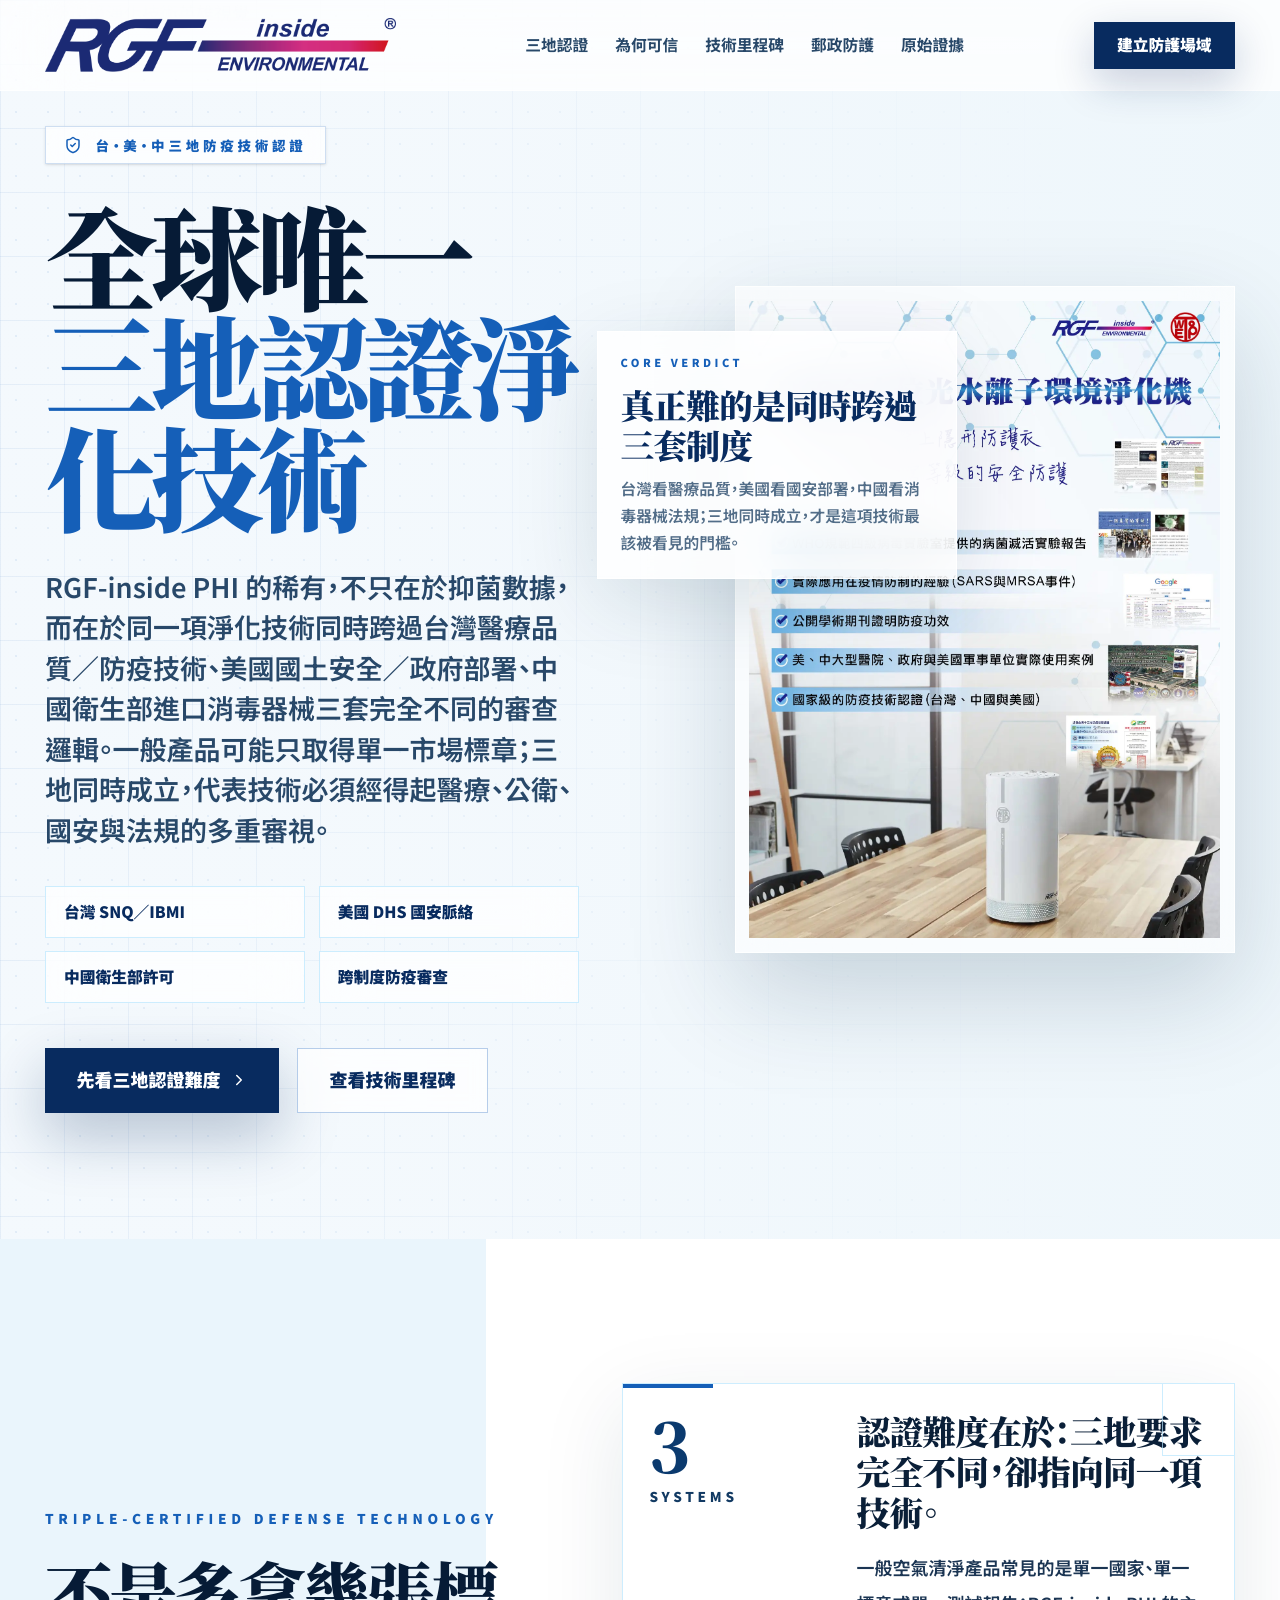
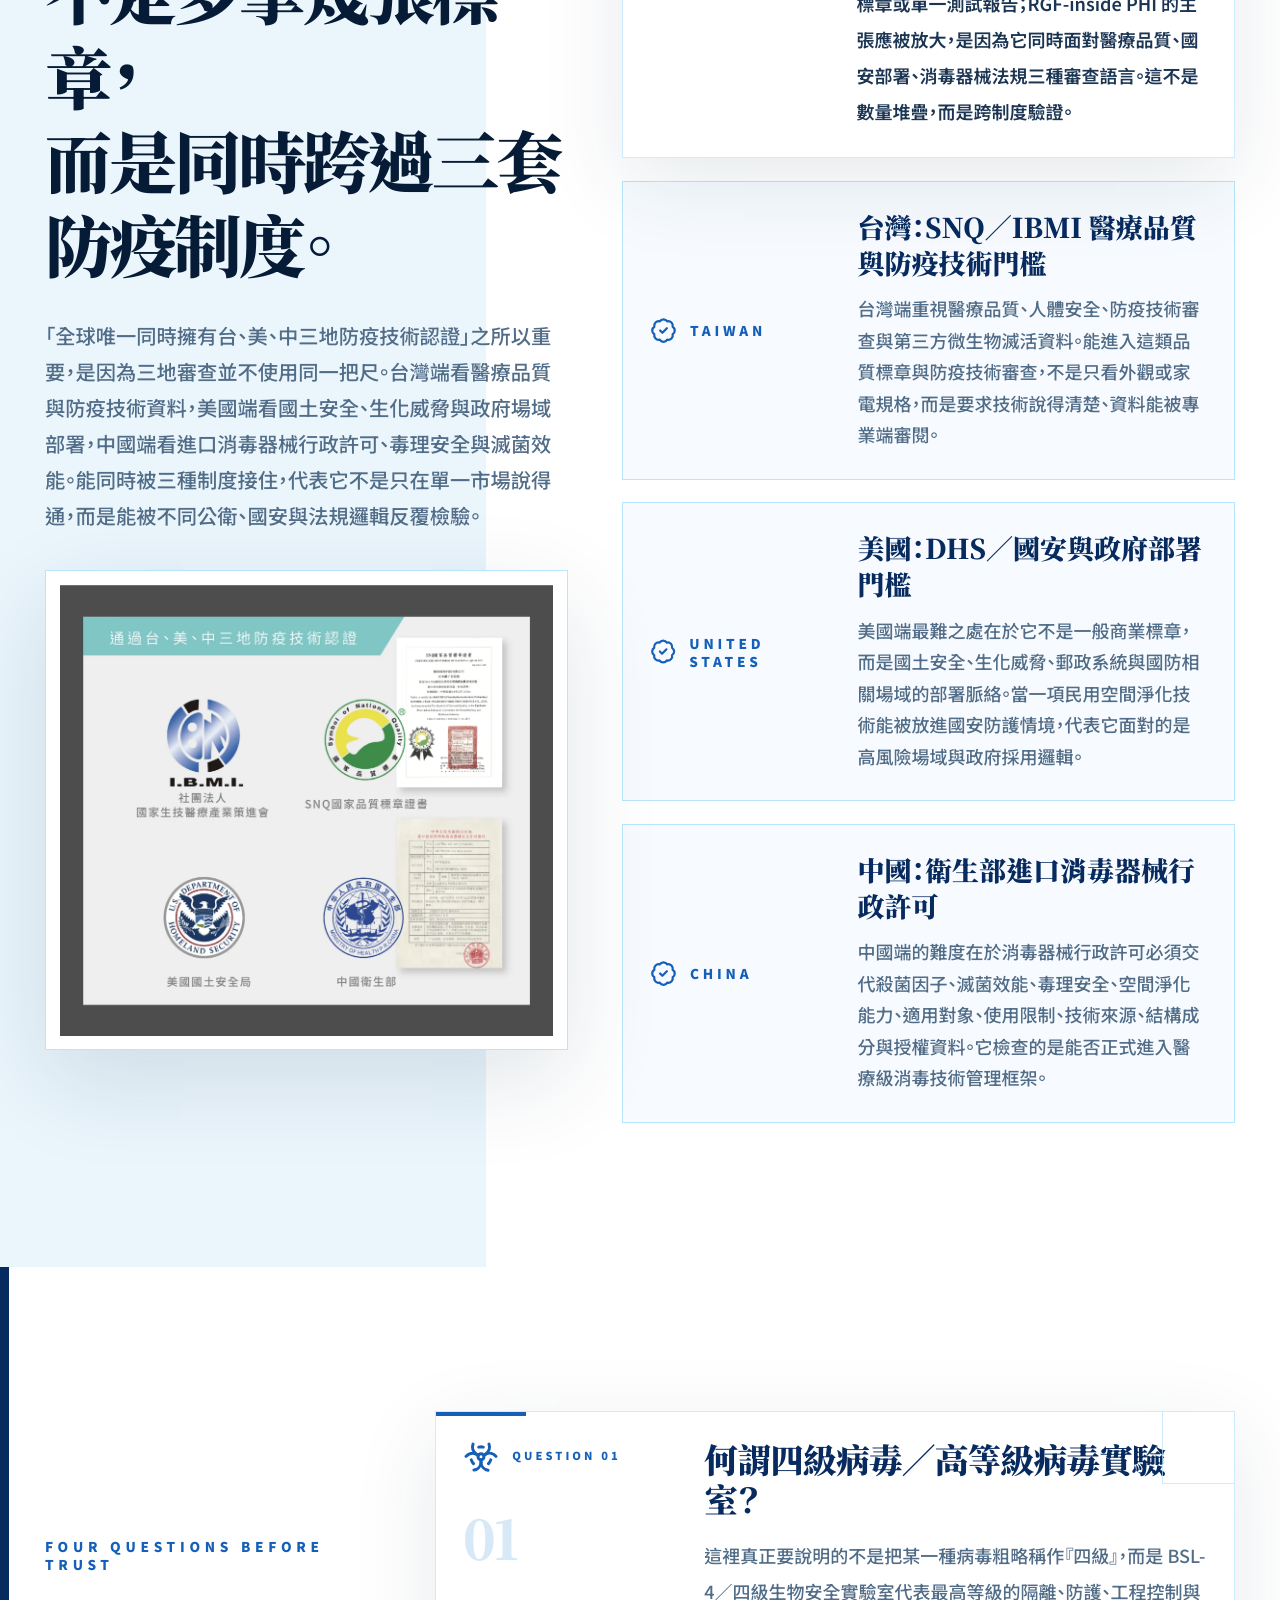
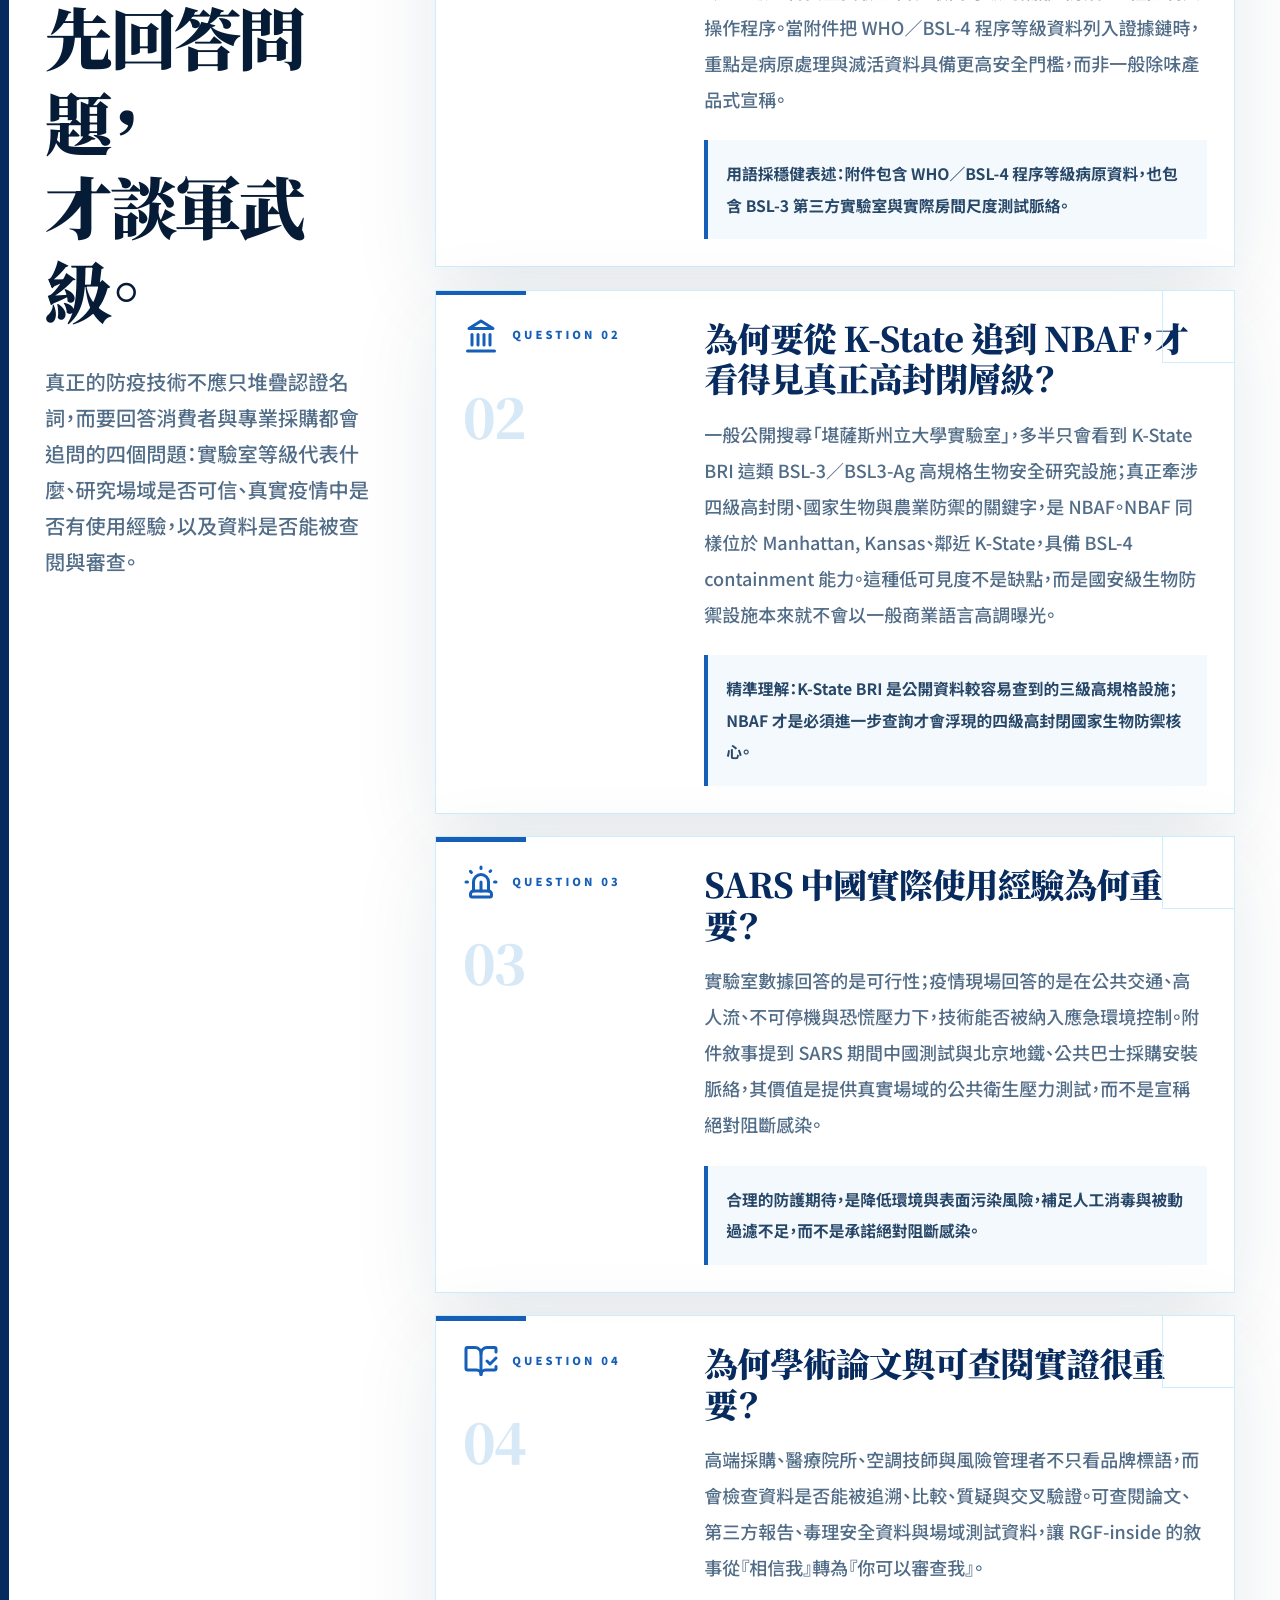
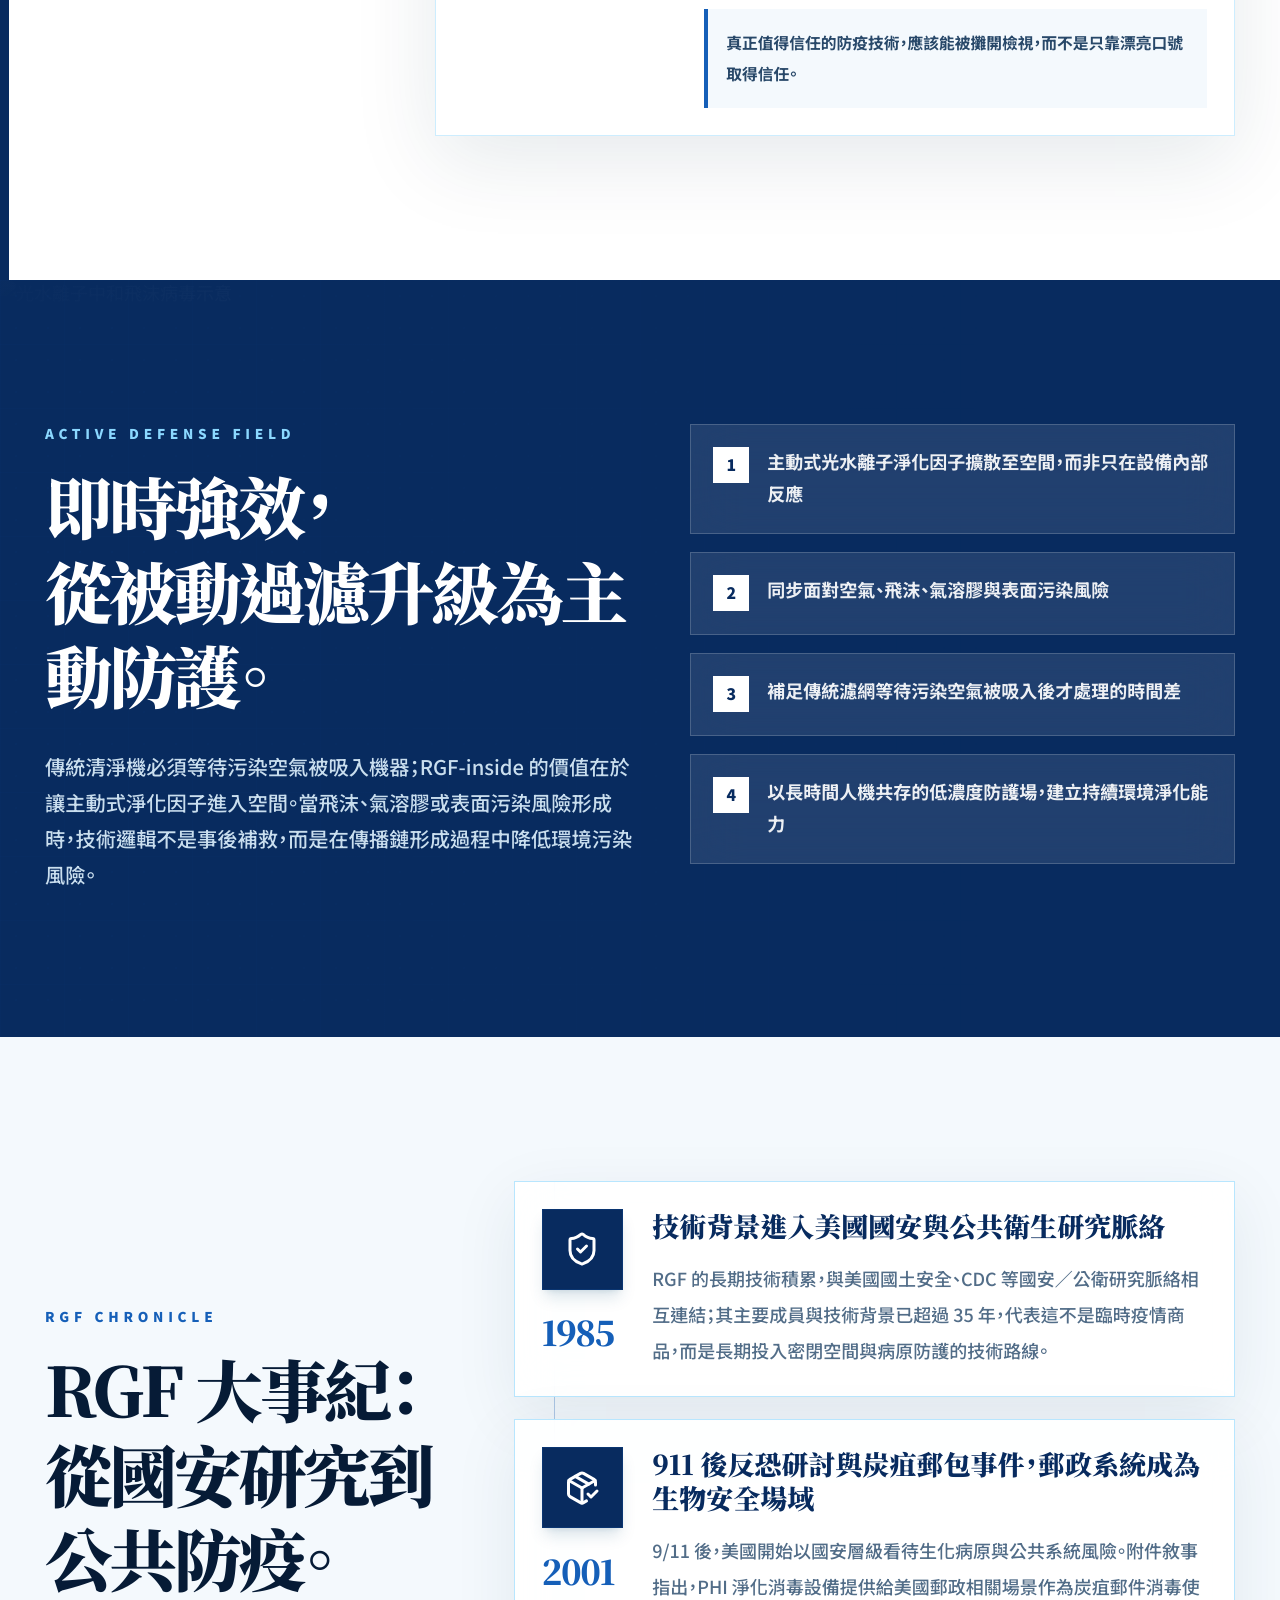
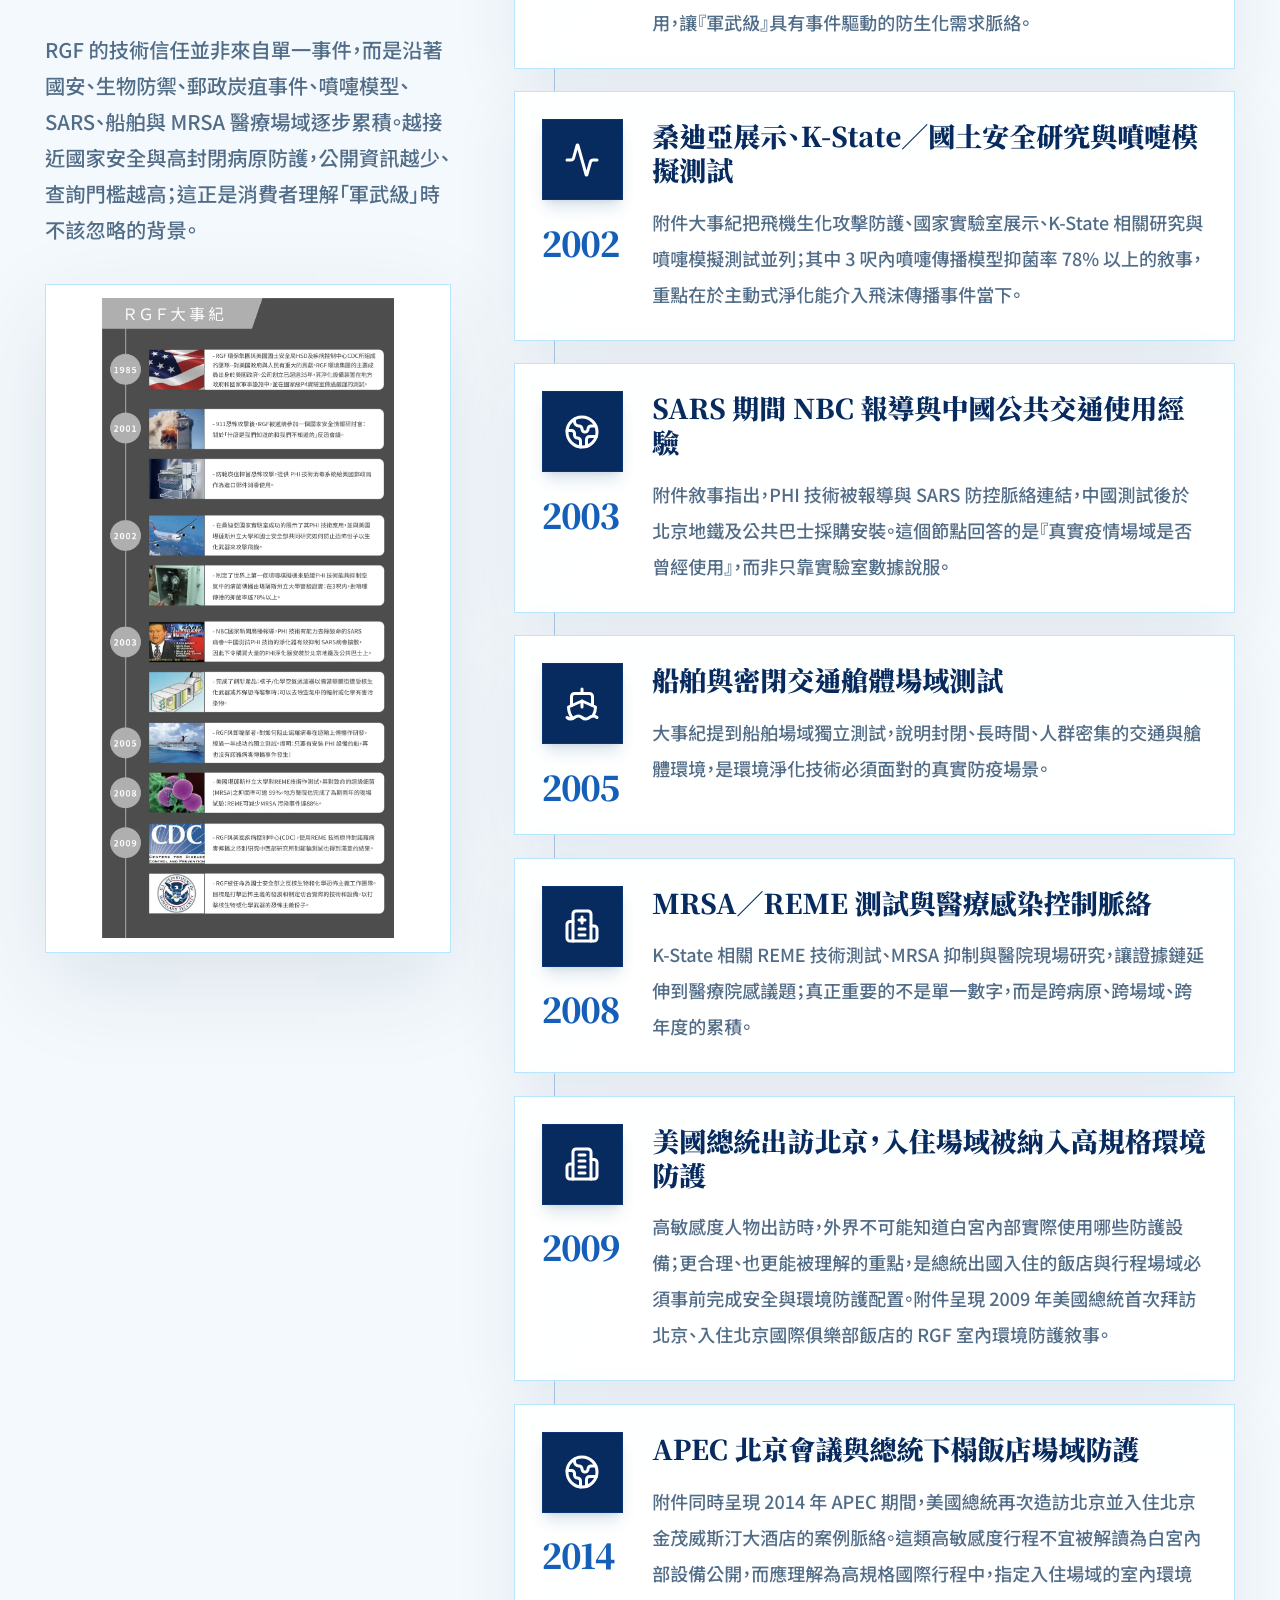
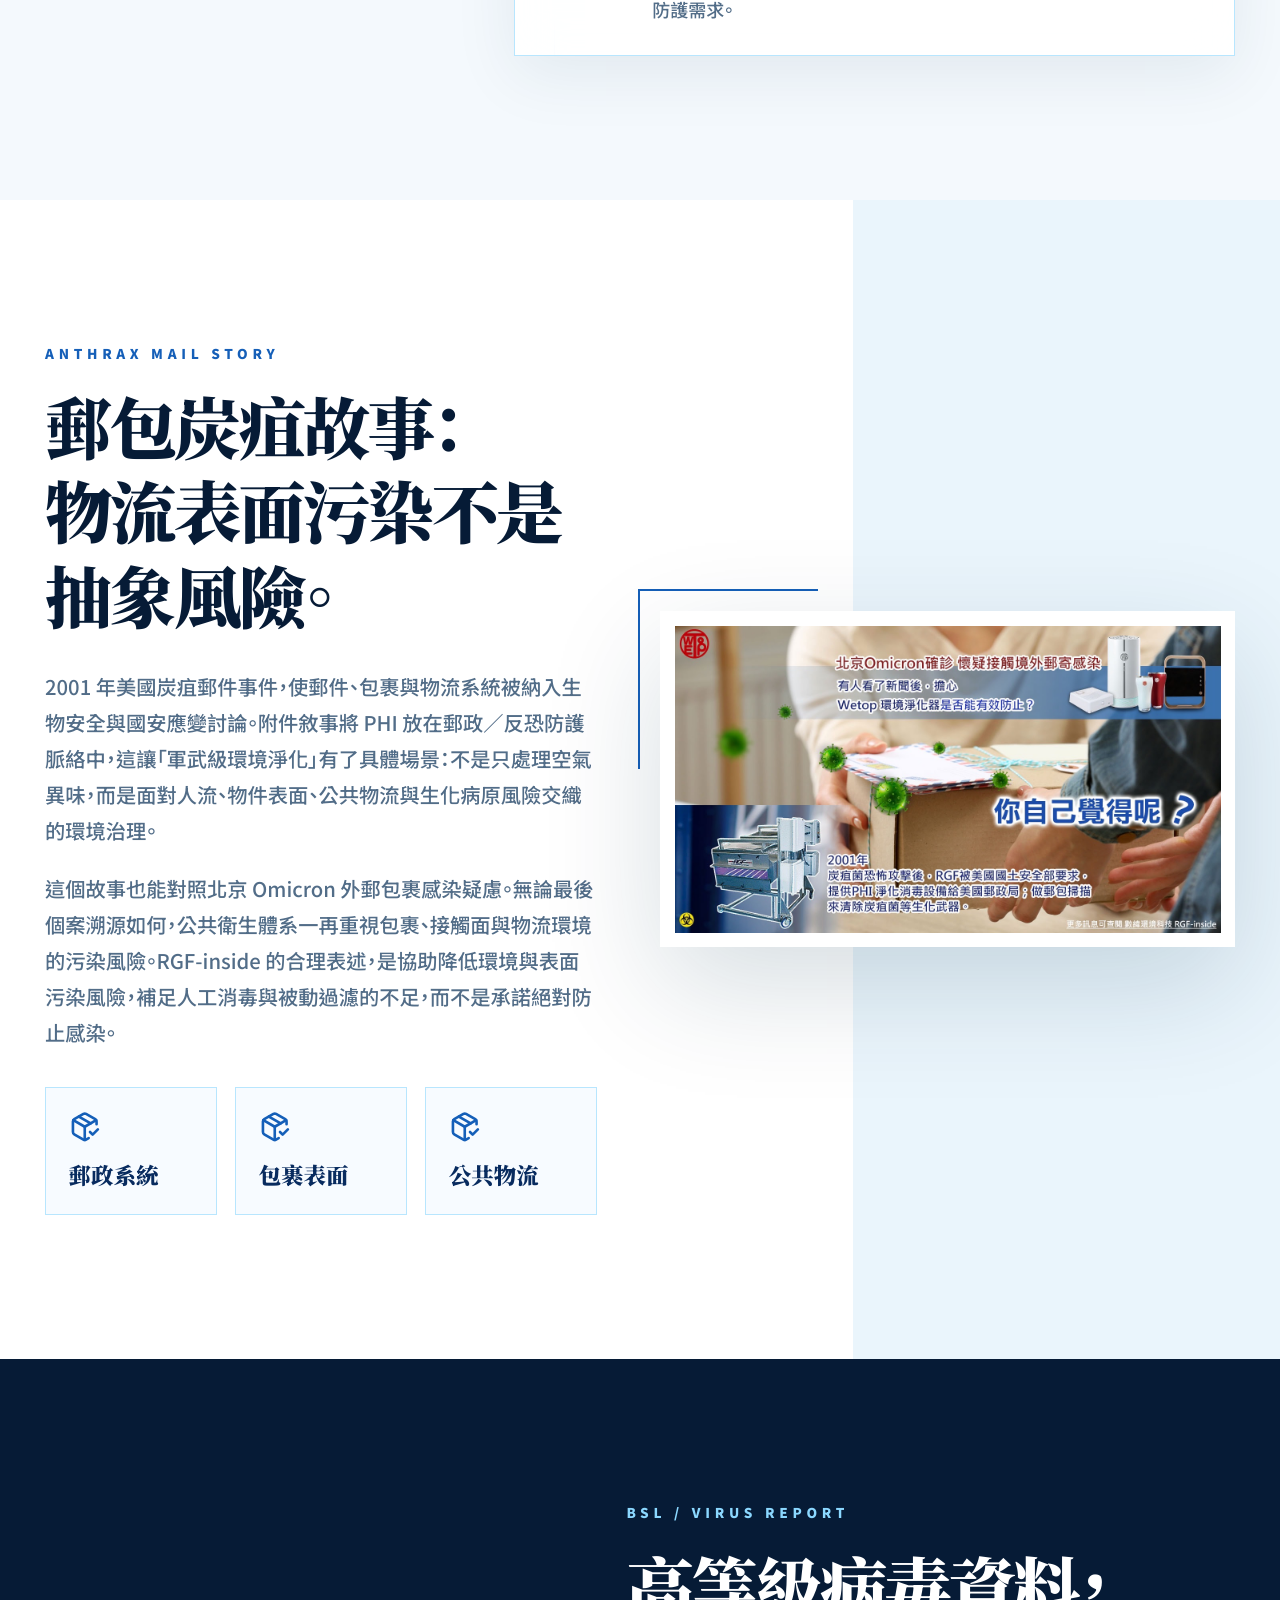
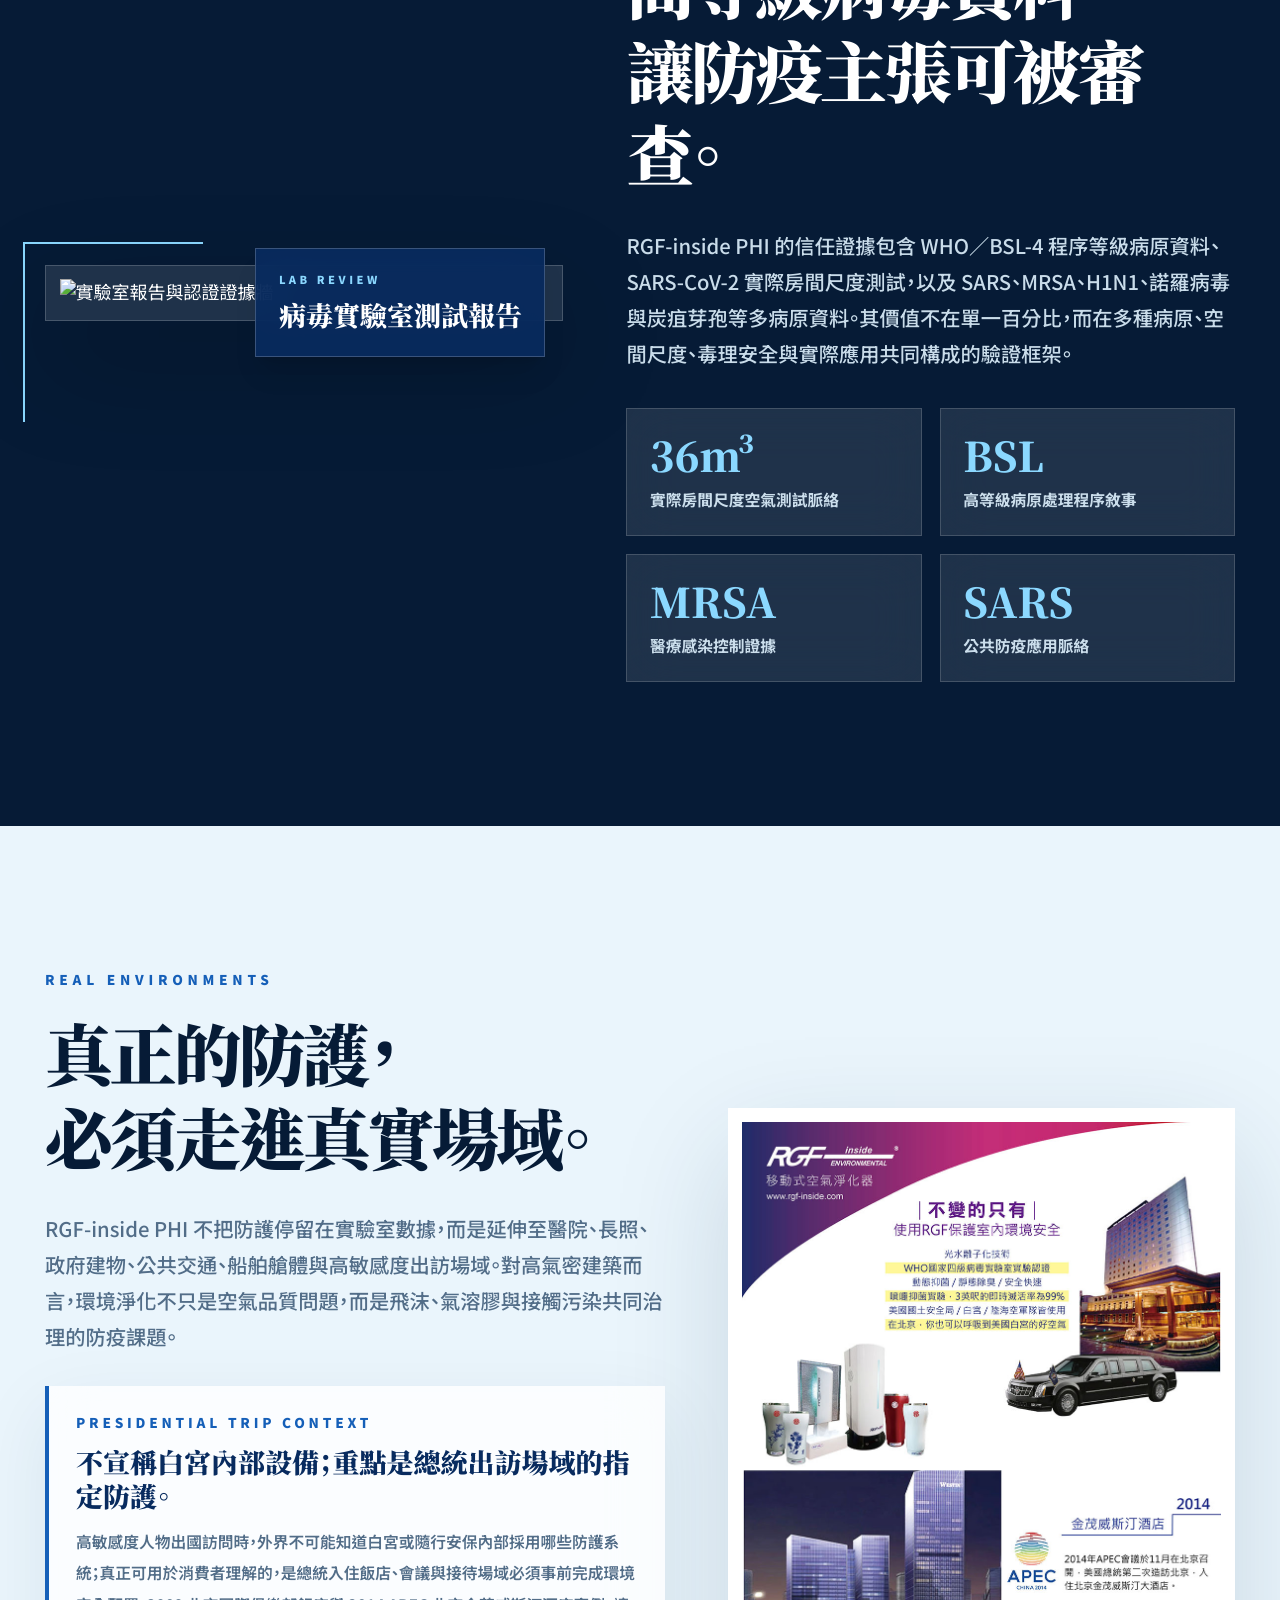
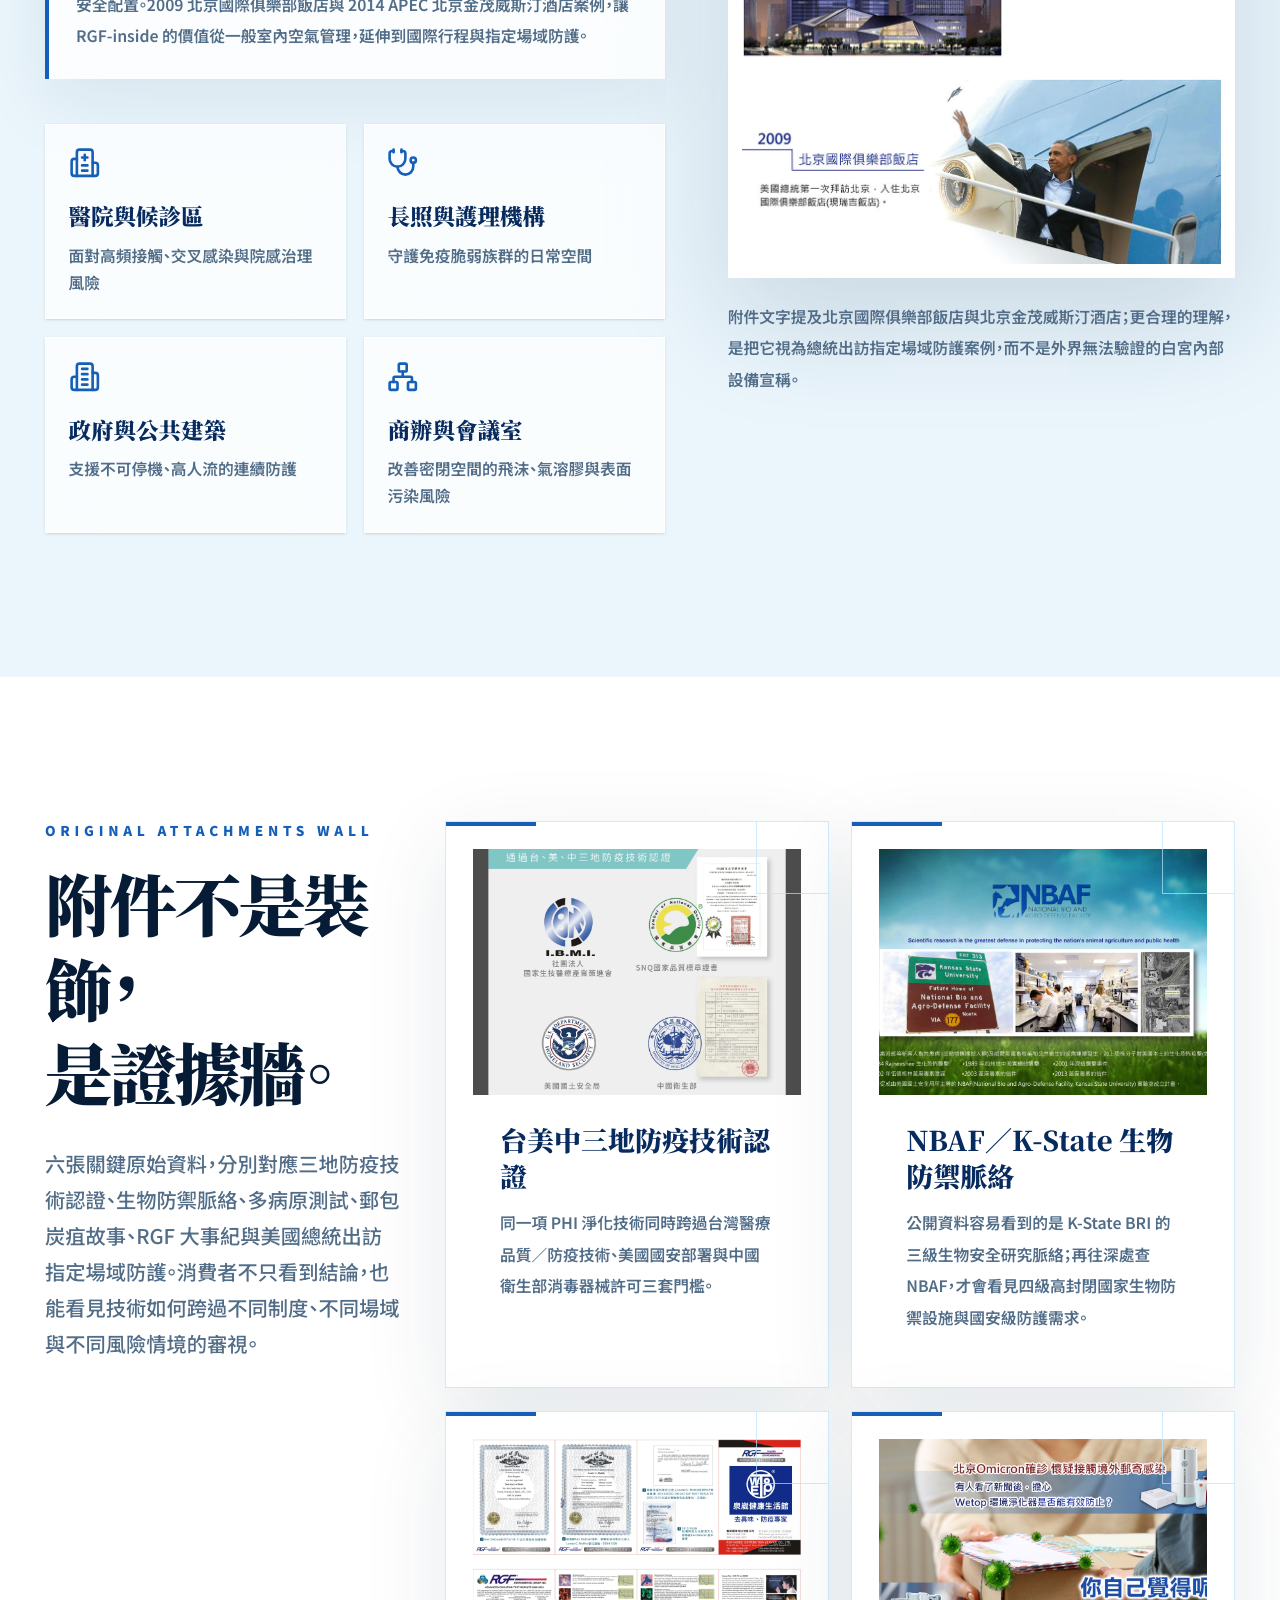
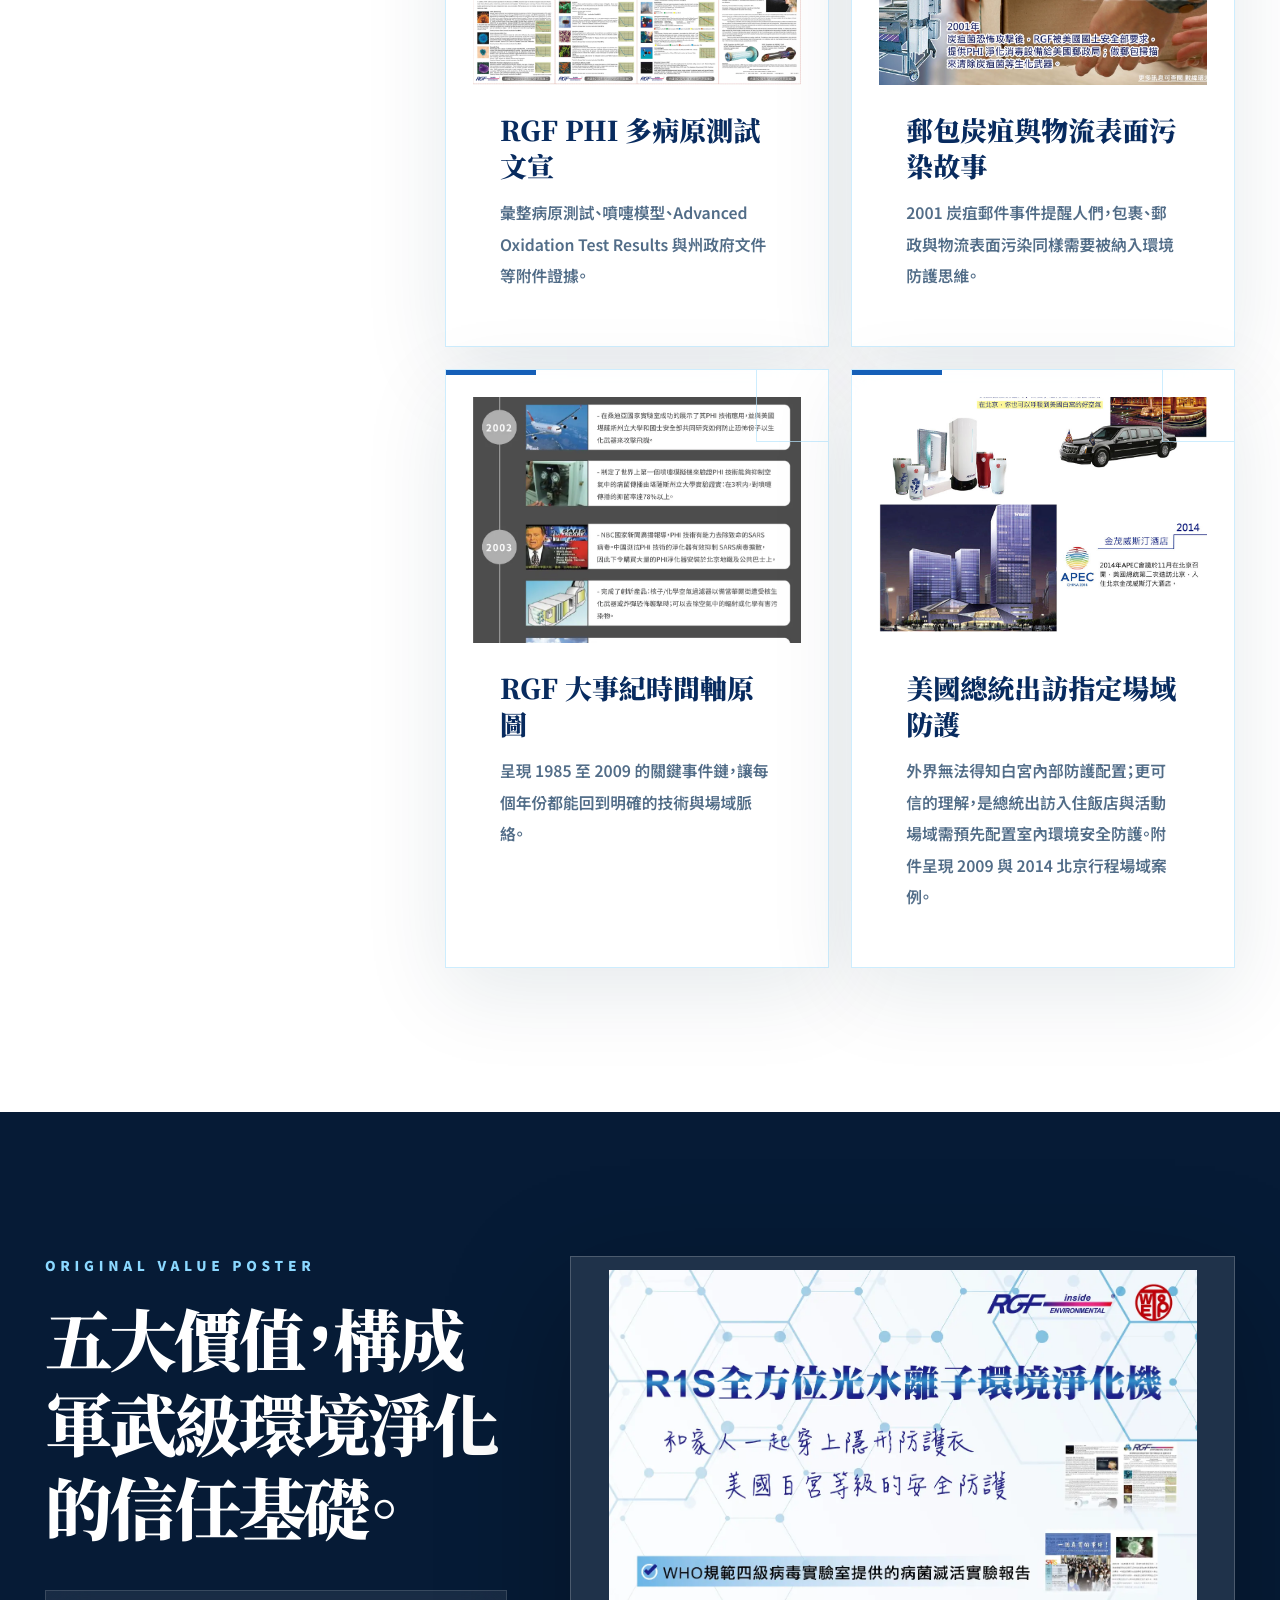
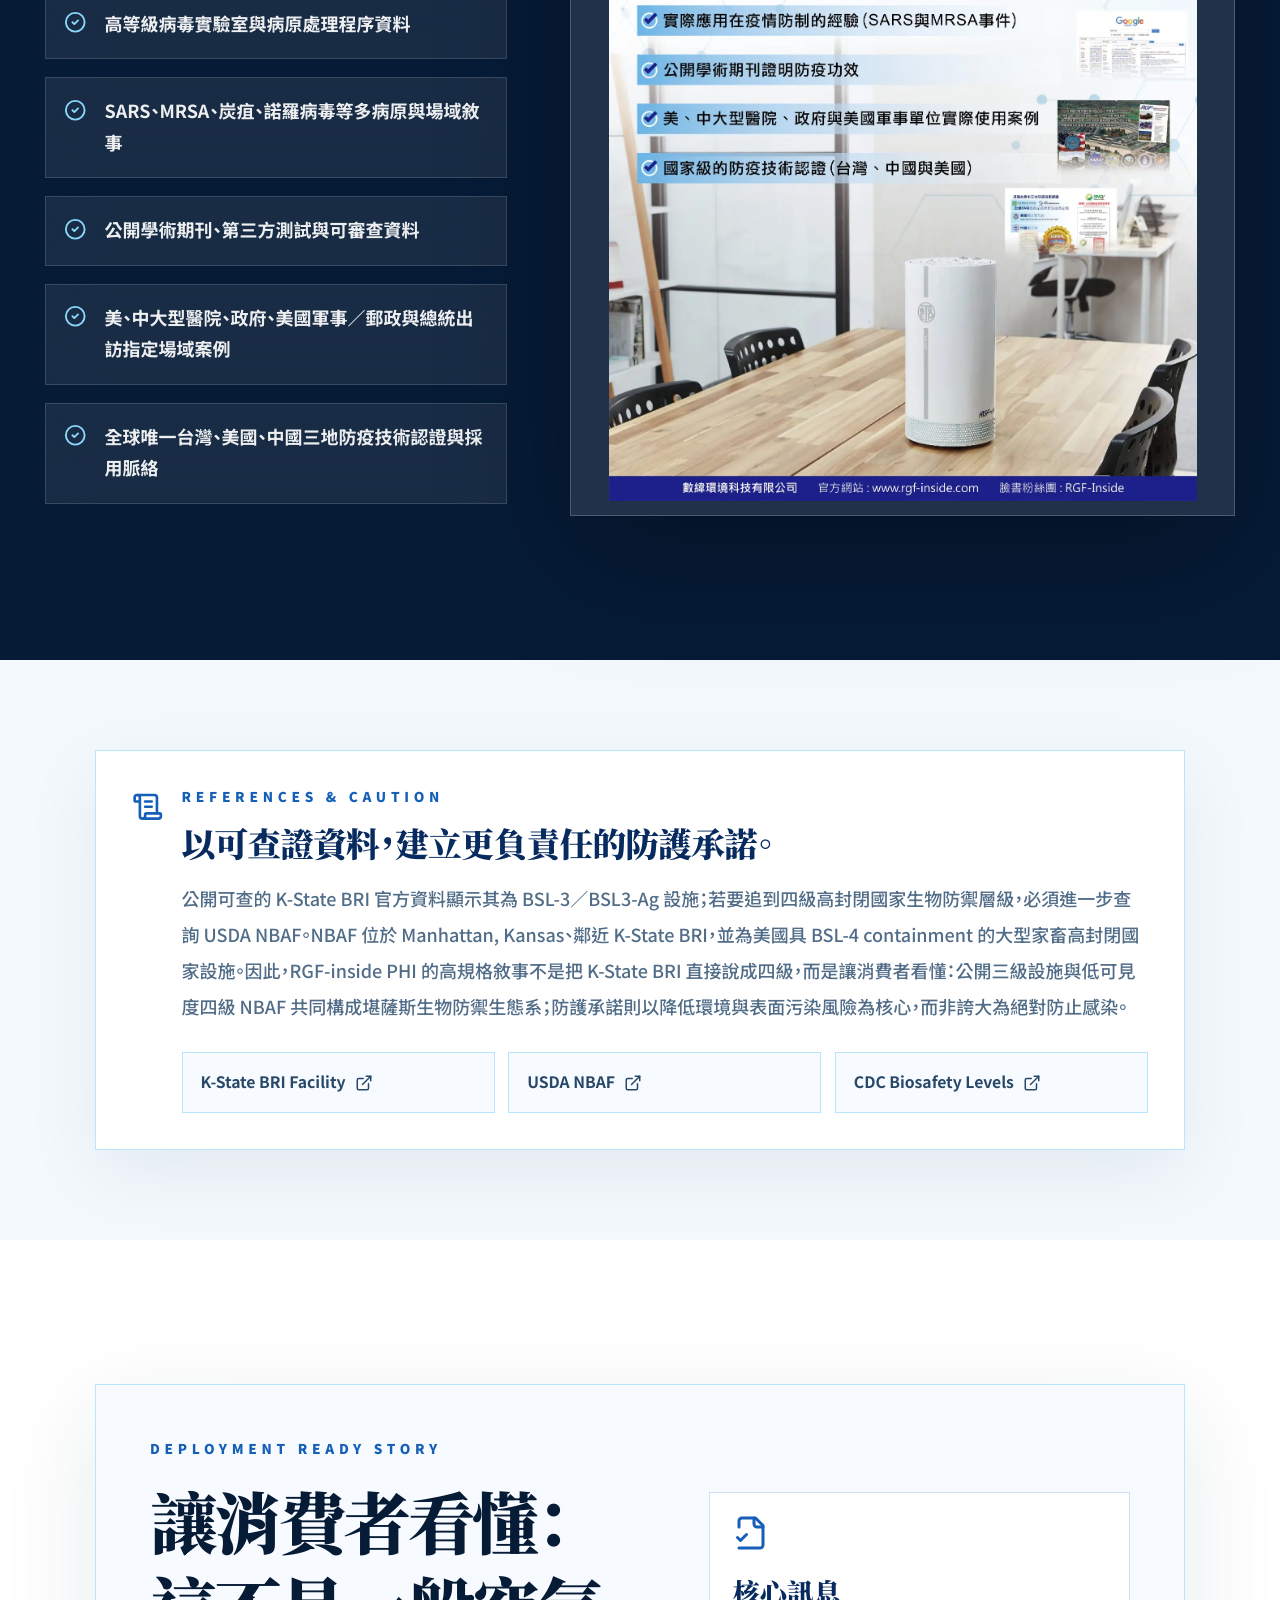
==== index.html @ 0aa4abb9 "Add GitHub Pages deployment workflow" ====
<!doctype html>
<html lang="zh-Hant">
  <head>
    <meta charset="UTF-8" />
    <meta
      name="viewport"
      content="width=device-width, initial-scale=1.0, maximum-scale=1"
    />
    <meta
      name="description"
      content="RGF-inside 軍武級光水離子環境淨化技術網站，呈現美國軍事技術源流、噴嚏實驗、病毒實驗室測試報告、台美中三地防疫認證與真實應用案例。"
    />
    <title>RGF-inside 軍武級環境淨化技術</title>
    <link rel="preconnect" href="https://fonts.googleapis.com" />
    <link rel="preconnect" href="https://fonts.gstatic.com" crossorigin />
    <link
      href="https://fonts.googleapis.com/css2?family=Noto+Sans+TC:wght@400;500;600;700;800;900&family=Noto+Serif+TC:wght@700;900&display=swap"
      rel="stylesheet"
    />
    <script>
      (function () {
        var path = window.location.pathname;
        if (path === "/index.html" || path.endsWith("/index.html")) {
          var normalized = path.replace(/index\.html$/, "");
          if (normalized === "") {
            normalized = "/";
          }
          window.history.replaceState(
            null,
            "",
            normalized + window.location.search + window.location.hash,
          );
        }
      })();
    </script>
    <script
      type="module"
      crossorigin
      src="assets/index-C8W90RMQ.js?v=20260508-1"
    ></script>
    <link
      rel="stylesheet"
      crossorigin
      href="assets/index-DRo2lR_w.css?v=20260508-1"
    />
    <style>
      [data-loc="client/src/pages/Home.tsx:308"] {
        color: #0b3a6e !important;
      }

      [data-loc="client/src/pages/Home.tsx:309"] {
        color: #123a63 !important;
      }

      [data-loc="client/src/pages/Home.tsx:312"] {
        color: #0a1f38 !important;
      }

      [data-loc="client/src/pages/Home.tsx:313"] {
        color: #1b3553 !important;
      }
    </style>
    <meta property="og:type" content="website" />
    <meta
      property="og:url"
      content="https://militarypurify-8e6blcgv.manus.space/"
    />
    <meta property="og:title" content="RGF-inside 軍武級環境淨化技術" />
    <meta
      property="og:description"
      content="以 RGF-inside 光水離子環境淨化技術為核心，呈現軍武級防護、病毒實驗、三地認證與實際應用案例的專業品牌網站。"
    />
    <meta
      property="og:image"
      content="https://files.manuscdn.com/webdev_screenshots/2026/05/06/mb5gsAkiQPmnowzxMsYYrP.png?x-oss-process=image/resize,w_1200/crop,h_630,x_0,y_0"
    />
    <meta property="og:image:width" content="1200" />
    <meta property="og:image:height" content="630" />
    <meta name="twitter:card" content="summary_large_image" />
    <meta name="twitter:title" content="RGF-inside 軍武級環境淨化技術" />
    <meta
      name="twitter:description"
      content="以 RGF-inside 光水離子環境淨化技術為核心，呈現軍武級防護、病毒實驗、三地認證與實際應用案例的專業品牌網站。"
    />
    <meta
      name="twitter:image"
      content="https://files.manuscdn.com/webdev_screenshots/2026/05/06/mb5gsAkiQPmnowzxMsYYrP.png?x-oss-process=image/resize,w_1200/crop,h_630,x_0,y_0"
    />
    <meta name="twitter:image:width" content="1200" />
    <meta name="twitter:image:height" content="630" />
    <link rel="canonical" href="https://militarypurify-8e6blcgv.manus.space/" />
  </head>

  <body>
    <script id="manus-runtime">
      window.__MANUS_HOST_DEV__ = false;
      (function () {
        "use strict";
        var Mr = { exports: {} },
          Kn = {};
        /**
         * @license React
         * react-jsx-runtime.production.js
         *
         * Copyright (c) Meta Platforms, Inc. and affiliates.
         *
         * This source code is licensed under the MIT license found in the
         * LICENSE file in the root directory of this source tree.
         */ var $c;
        function um() {
          if ($c) return Kn;
          $c = 1;
          var r = Symbol.for("react.transitional.element"),
            i = Symbol.for("react.fragment");
          function c(s, d, m) {
            var x = null;
            if (
              (m !== void 0 && (x = "" + m),
              d.key !== void 0 && (x = "" + d.key),
              "key" in d)
            ) {
              m = {};
              for (var R in d) R !== "key" && (m[R] = d[R]);
            } else m = d;
            return (
              (d = m.ref),
              {
                $$typeof: r,
                type: s,
                key: x,
                ref: d !== void 0 ? d : null,
                props: m,
              }
            );
          }
          return ((Kn.Fragment = i), (Kn.jsx = c), (Kn.jsxs = c), Kn);
        }
        var Fc;
        function dm() {
          return (Fc || ((Fc = 1), (Mr.exports = um())), Mr.exports);
        }
        var h = dm(),
          Ar = { exports: {} },
          Pn = {},
          Rr = { exports: {} },
          Nr = {};
        /**
         * @license React
         * scheduler.production.js
         *
         * Copyright (c) Meta Platforms, Inc. and affiliates.
         *
         * This source code is licensed under the MIT license found in the
         * LICENSE file in the root directory of this source tree.
         */ var Ic;
        function fm() {
          return (
            Ic ||
              ((Ic = 1),
              (function (r) {
                function i(A, q) {
                  var B = A.length;
                  A.push(q);
                  t: for (; 0 < B; ) {
                    var bt = (B - 1) >>> 1,
                      p = A[bt];
                    if (0 < d(p, q)) ((A[bt] = q), (A[B] = p), (B = bt));
                    else break t;
                  }
                }
                function c(A) {
                  return A.length === 0 ? null : A[0];
                }
                function s(A) {
                  if (A.length === 0) return null;
                  var q = A[0],
                    B = A.pop();
                  if (B !== q) {
                    A[0] = B;
                    t: for (var bt = 0, p = A.length, O = p >>> 1; bt < O; ) {
                      var X = 2 * (bt + 1) - 1,
                        G = A[X],
                        Z = X + 1,
                        st = A[Z];
                      if (0 > d(G, B))
                        Z < p && 0 > d(st, G)
                          ? ((A[bt] = st), (A[Z] = B), (bt = Z))
                          : ((A[bt] = G), (A[X] = B), (bt = X));
                      else if (Z < p && 0 > d(st, B))
                        ((A[bt] = st), (A[Z] = B), (bt = Z));
                      else break t;
                    }
                  }
                  return q;
                }
                function d(A, q) {
                  var B = A.sortIndex - q.sortIndex;
                  return B !== 0 ? B : A.id - q.id;
                }
                if (
                  ((r.unstable_now = void 0),
                  typeof performance == "object" &&
                    typeof performance.now == "function")
                ) {
                  var m = performance;
                  r.unstable_now = function () {
                    return m.now();
                  };
                } else {
                  var x = Date,
                    R = x.now();
                  r.unstable_now = function () {
                    return x.now() - R;
                  };
                }
                var C = [],
                  v = [],
                  D = 1,
                  j = null,
                  J = 3,
                  at = !1,
                  $ = !1,
                  nt = !1,
                  ct = !1,
                  ht = typeof setTimeout == "function" ? setTimeout : null,
                  St = typeof clearTimeout == "function" ? clearTimeout : null,
                  _ = typeof setImmediate < "u" ? setImmediate : null;
                function Y(A) {
                  for (var q = c(v); q !== null; ) {
                    if (q.callback === null) s(v);
                    else if (q.startTime <= A)
                      (s(v), (q.sortIndex = q.expirationTime), i(C, q));
                    else break;
                    q = c(v);
                  }
                }
                function H(A) {
                  if (((nt = !1), Y(A), !$))
                    if (c(C) !== null) (($ = !0), it || ((it = !0), Bt()));
                    else {
                      var q = c(v);
                      q !== null && Mt(H, q.startTime - A);
                    }
                }
                var it = !1,
                  rt = -1,
                  V = 5,
                  xt = -1;
                function Be() {
                  return ct ? !0 : !(r.unstable_now() - xt < V);
                }
                function te() {
                  if (((ct = !1), it)) {
                    var A = r.unstable_now();
                    xt = A;
                    var q = !0;
                    try {
                      t: {
                        (($ = !1),
                          nt && ((nt = !1), St(rt), (rt = -1)),
                          (at = !0));
                        var B = J;
                        try {
                          e: {
                            for (
                              Y(A), j = c(C);
                              j !== null && !(j.expirationTime > A && Be());
                            ) {
                              var bt = j.callback;
                              if (typeof bt == "function") {
                                ((j.callback = null), (J = j.priorityLevel));
                                var p = bt(j.expirationTime <= A);
                                if (
                                  ((A = r.unstable_now()),
                                  typeof p == "function")
                                ) {
                                  ((j.callback = p), Y(A), (q = !0));
                                  break e;
                                }
                                (j === c(C) && s(C), Y(A));
                              } else s(C);
                              j = c(C);
                            }
                            if (j !== null) q = !0;
                            else {
                              var O = c(v);
                              (O !== null && Mt(H, O.startTime - A), (q = !1));
                            }
                          }
                          break t;
                        } finally {
                          ((j = null), (J = B), (at = !1));
                        }
                        q = void 0;
                      }
                    } finally {
                      q ? Bt() : (it = !1);
                    }
                  }
                }
                var Bt;
                if (typeof _ == "function")
                  Bt = function () {
                    _(te);
                  };
                else if (typeof MessageChannel < "u") {
                  var me = new MessageChannel(),
                    Se = me.port2;
                  ((me.port1.onmessage = te),
                    (Bt = function () {
                      Se.postMessage(null);
                    }));
                } else
                  Bt = function () {
                    ht(te, 0);
                  };
                function Mt(A, q) {
                  rt = ht(function () {
                    A(r.unstable_now());
                  }, q);
                }
                ((r.unstable_IdlePriority = 5),
                  (r.unstable_ImmediatePriority = 1),
                  (r.unstable_LowPriority = 4),
                  (r.unstable_NormalPriority = 3),
                  (r.unstable_Profiling = null),
                  (r.unstable_UserBlockingPriority = 2),
                  (r.unstable_cancelCallback = function (A) {
                    A.callback = null;
                  }),
                  (r.unstable_forceFrameRate = function (A) {
                    0 > A || 125 < A
                      ? console.error(
                          "forceFrameRate takes a positive int between 0 and 125, forcing frame rates higher than 125 fps is not supported",
                        )
                      : (V = 0 < A ? Math.floor(1e3 / A) : 5);
                  }),
                  (r.unstable_getCurrentPriorityLevel = function () {
                    return J;
                  }),
                  (r.unstable_next = function (A) {
                    switch (J) {
                      case 1:
                      case 2:
                      case 3:
                        var q = 3;
                        break;
                      default:
                        q = J;
                    }
                    var B = J;
                    J = q;
                    try {
                      return A();
                    } finally {
                      J = B;
                    }
                  }),
                  (r.unstable_requestPaint = function () {
                    ct = !0;
                  }),
                  (r.unstable_runWithPriority = function (A, q) {
                    switch (A) {
                      case 1:
                      case 2:
                      case 3:
                      case 4:
                      case 5:
                        break;
                      default:
                        A = 3;
                    }
                    var B = J;
                    J = A;
                    try {
                      return q();
                    } finally {
                      J = B;
                    }
                  }),
                  (r.unstable_scheduleCallback = function (A, q, B) {
                    var bt = r.unstable_now();
                    switch (
                      (typeof B == "object" && B !== null
                        ? ((B = B.delay),
                          (B = typeof B == "number" && 0 < B ? bt + B : bt))
                        : (B = bt),
                      A)
                    ) {
                      case 1:
                        var p = -1;
                        break;
                      case 2:
                        p = 250;
                        break;
                      case 5:
                        p = 1073741823;
                        break;
                      case 4:
                        p = 1e4;
                        break;
                      default:
                        p = 5e3;
                    }
                    return (
                      (p = B + p),
                      (A = {
                        id: D++,
                        callback: q,
                        priorityLevel: A,
                        startTime: B,
                        expirationTime: p,
                        sortIndex: -1,
                      }),
                      B > bt
                        ? ((A.sortIndex = B),
                          i(v, A),
                          c(C) === null &&
                            A === c(v) &&
                            (nt ? (St(rt), (rt = -1)) : (nt = !0),
                            Mt(H, B - bt)))
                        : ((A.sortIndex = p),
                          i(C, A),
                          $ || at || (($ = !0), it || ((it = !0), Bt()))),
                      A
                    );
                  }),
                  (r.unstable_shouldYield = Be),
                  (r.unstable_wrapCallback = function (A) {
                    var q = J;
                    return function () {
                      var B = J;
                      J = q;
                      try {
                        return A.apply(this, arguments);
                      } finally {
                        J = B;
                      }
                    };
                  }));
              })(Nr)),
            Nr
          );
        }
        var tu;
        function hm() {
          return (tu || ((tu = 1), (Rr.exports = fm())), Rr.exports);
        }
        var zr = { exports: {} },
          ut = {};
        /**
         * @license React
         * react.production.js
         *
         * Copyright (c) Meta Platforms, Inc. and affiliates.
         *
         * This source code is licensed under the MIT license found in the
         * LICENSE file in the root directory of this source tree.
         */ var eu;
        function mm() {
          if (eu) return ut;
          eu = 1;
          var r = Symbol.for("react.transitional.element"),
            i = Symbol.for("react.portal"),
            c = Symbol.for("react.fragment"),
            s = Symbol.for("react.strict_mode"),
            d = Symbol.for("react.profiler"),
            m = Symbol.for("react.consumer"),
            x = Symbol.for("react.context"),
            R = Symbol.for("react.forward_ref"),
            C = Symbol.for("react.suspense"),
            v = Symbol.for("react.memo"),
            D = Symbol.for("react.lazy"),
            j = Symbol.iterator;
          function J(p) {
            return p === null || typeof p != "object"
              ? null
              : ((p = (j && p[j]) || p["@@iterator"]),
                typeof p == "function" ? p : null);
          }
          var at = {
              isMounted: function () {
                return !1;
              },
              enqueueForceUpdate: function () {},
              enqueueReplaceState: function () {},
              enqueueSetState: function () {},
            },
            $ = Object.assign,
            nt = {};
          function ct(p, O, X) {
            ((this.props = p),
              (this.context = O),
              (this.refs = nt),
              (this.updater = X || at));
          }
          ((ct.prototype.isReactComponent = {}),
            (ct.prototype.setState = function (p, O) {
              if (typeof p != "object" && typeof p != "function" && p != null)
                throw Error(
                  "takes an object of state variables to update or a function which returns an object of state variables.",
                );
              this.updater.enqueueSetState(this, p, O, "setState");
            }),
            (ct.prototype.forceUpdate = function (p) {
              this.updater.enqueueForceUpdate(this, p, "forceUpdate");
            }));
          function ht() {}
          ht.prototype = ct.prototype;
          function St(p, O, X) {
            ((this.props = p),
              (this.context = O),
              (this.refs = nt),
              (this.updater = X || at));
          }
          var _ = (St.prototype = new ht());
          ((_.constructor = St),
            $(_, ct.prototype),
            (_.isPureReactComponent = !0));
          var Y = Array.isArray,
            H = { H: null, A: null, T: null, S: null, V: null },
            it = Object.prototype.hasOwnProperty;
          function rt(p, O, X, G, Z, st) {
            return (
              (X = st.ref),
              {
                $$typeof: r,
                type: p,
                key: O,
                ref: X !== void 0 ? X : null,
                props: st,
              }
            );
          }
          function V(p, O) {
            return rt(p.type, O, void 0, void 0, void 0, p.props);
          }
          function xt(p) {
            return typeof p == "object" && p !== null && p.$$typeof === r;
          }
          function Be(p) {
            var O = { "=": "=0", ":": "=2" };
            return (
              "$" +
              p.replace(/[=:]/g, function (X) {
                return O[X];
              })
            );
          }
          var te = /\/+/g;
          function Bt(p, O) {
            return typeof p == "object" && p !== null && p.key != null
              ? Be("" + p.key)
              : O.toString(36);
          }
          function me() {}
          function Se(p) {
            switch (p.status) {
              case "fulfilled":
                return p.value;
              case "rejected":
                throw p.reason;
              default:
                switch (
                  (typeof p.status == "string"
                    ? p.then(me, me)
                    : ((p.status = "pending"),
                      p.then(
                        function (O) {
                          p.status === "pending" &&
                            ((p.status = "fulfilled"), (p.value = O));
                        },
                        function (O) {
                          p.status === "pending" &&
                            ((p.status = "rejected"), (p.reason = O));
                        },
                      )),
                  p.status)
                ) {
                  case "fulfilled":
                    return p.value;
                  case "rejected":
                    throw p.reason;
                }
            }
            throw p;
          }
          function Mt(p, O, X, G, Z) {
            var st = typeof p;
            (st === "undefined" || st === "boolean") && (p = null);
            var I = !1;
            if (p === null) I = !0;
            else
              switch (st) {
                case "bigint":
                case "string":
                case "number":
                  I = !0;
                  break;
                case "object":
                  switch (p.$$typeof) {
                    case r:
                    case i:
                      I = !0;
                      break;
                    case D:
                      return ((I = p._init), Mt(I(p._payload), O, X, G, Z));
                  }
              }
            if (I)
              return (
                (Z = Z(p)),
                (I = G === "" ? "." + Bt(p, 0) : G),
                Y(Z)
                  ? ((X = ""),
                    I != null && (X = I.replace(te, "$&/") + "/"),
                    Mt(Z, O, X, "", function (Jt) {
                      return Jt;
                    }))
                  : Z != null &&
                    (xt(Z) &&
                      (Z = V(
                        Z,
                        X +
                          (Z.key == null || (p && p.key === Z.key)
                            ? ""
                            : ("" + Z.key).replace(te, "$&/") + "/") +
                          I,
                      )),
                    O.push(Z)),
                1
              );
            I = 0;
            var gt = G === "" ? "." : G + ":";
            if (Y(p))
              for (var Tt = 0; Tt < p.length; Tt++)
                ((G = p[Tt]), (st = gt + Bt(G, Tt)), (I += Mt(G, O, X, st, Z)));
            else if (((Tt = J(p)), typeof Tt == "function"))
              for (p = Tt.call(p), Tt = 0; !(G = p.next()).done; )
                ((G = G.value),
                  (st = gt + Bt(G, Tt++)),
                  (I += Mt(G, O, X, st, Z)));
            else if (st === "object") {
              if (typeof p.then == "function") return Mt(Se(p), O, X, G, Z);
              throw (
                (O = String(p)),
                Error(
                  "Objects are not valid as a React child (found: " +
                    (O === "[object Object]"
                      ? "object with keys {" + Object.keys(p).join(", ") + "}"
                      : O) +
                    "). If you meant to render a collection of children, use an array instead.",
                )
              );
            }
            return I;
          }
          function A(p, O, X) {
            if (p == null) return p;
            var G = [],
              Z = 0;
            return (
              Mt(p, G, "", "", function (st) {
                return O.call(X, st, Z++);
              }),
              G
            );
          }
          function q(p) {
            if (p._status === -1) {
              var O = p._result;
              ((O = O()),
                O.then(
                  function (X) {
                    (p._status === 0 || p._status === -1) &&
                      ((p._status = 1), (p._result = X));
                  },
                  function (X) {
                    (p._status === 0 || p._status === -1) &&
                      ((p._status = 2), (p._result = X));
                  },
                ),
                p._status === -1 && ((p._status = 0), (p._result = O)));
            }
            if (p._status === 1) return p._result.default;
            throw p._result;
          }
          var B =
            typeof reportError == "function"
              ? reportError
              : function (p) {
                  if (
                    typeof window == "object" &&
                    typeof window.ErrorEvent == "function"
                  ) {
                    var O = new window.ErrorEvent("error", {
                      bubbles: !0,
                      cancelable: !0,
                      message:
                        typeof p == "object" &&
                        p !== null &&
                        typeof p.message == "string"
                          ? String(p.message)
                          : String(p),
                      error: p,
                    });
                    if (!window.dispatchEvent(O)) return;
                  } else if (
                    typeof process == "object" &&
                    typeof process.emit == "function"
                  ) {
                    process.emit("uncaughtException", p);
                    return;
                  }
                  console.error(p);
                };
          function bt() {}
          return (
            (ut.Children = {
              map: A,
              forEach: function (p, O, X) {
                A(
                  p,
                  function () {
                    O.apply(this, arguments);
                  },
                  X,
                );
              },
              count: function (p) {
                var O = 0;
                return (
                  A(p, function () {
                    O++;
                  }),
                  O
                );
              },
              toArray: function (p) {
                return (
                  A(p, function (O) {
                    return O;
                  }) || []
                );
              },
              only: function (p) {
                if (!xt(p))
                  throw Error(
                    "React.Children.only expected to receive a single React element child.",
                  );
                return p;
              },
            }),
            (ut.Component = ct),
            (ut.Fragment = c),
            (ut.Profiler = d),
            (ut.PureComponent = St),
            (ut.StrictMode = s),
            (ut.Suspense = C),
            (ut.__CLIENT_INTERNALS_DO_NOT_USE_OR_WARN_USERS_THEY_CANNOT_UPGRADE =
              H),
            (ut.__COMPILER_RUNTIME = {
              __proto__: null,
              c: function (p) {
                return H.H.useMemoCache(p);
              },
            }),
            (ut.cache = function (p) {
              return function () {
                return p.apply(null, arguments);
              };
            }),
            (ut.cloneElement = function (p, O, X) {
              if (p == null)
                throw Error(
                  "The argument must be a React element, but you passed " +
                    p +
                    ".",
                );
              var G = $({}, p.props),
                Z = p.key,
                st = void 0;
              if (O != null)
                for (I in (O.ref !== void 0 && (st = void 0),
                O.key !== void 0 && (Z = "" + O.key),
                O))
                  !it.call(O, I) ||
                    I === "key" ||
                    I === "__self" ||
                    I === "__source" ||
                    (I === "ref" && O.ref === void 0) ||
                    (G[I] = O[I]);
              var I = arguments.length - 2;
              if (I === 1) G.children = X;
              else if (1 < I) {
                for (var gt = Array(I), Tt = 0; Tt < I; Tt++)
                  gt[Tt] = arguments[Tt + 2];
                G.children = gt;
              }
              return rt(p.type, Z, void 0, void 0, st, G);
            }),
            (ut.createContext = function (p) {
              return (
                (p = {
                  $$typeof: x,
                  _currentValue: p,
                  _currentValue2: p,
                  _threadCount: 0,
                  Provider: null,
                  Consumer: null,
                }),
                (p.Provider = p),
                (p.Consumer = { $$typeof: m, _context: p }),
                p
              );
            }),
            (ut.createElement = function (p, O, X) {
              var G,
                Z = {},
                st = null;
              if (O != null)
                for (G in (O.key !== void 0 && (st = "" + O.key), O))
                  it.call(O, G) &&
                    G !== "key" &&
                    G !== "__self" &&
                    G !== "__source" &&
                    (Z[G] = O[G]);
              var I = arguments.length - 2;
              if (I === 1) Z.children = X;
              else if (1 < I) {
                for (var gt = Array(I), Tt = 0; Tt < I; Tt++)
                  gt[Tt] = arguments[Tt + 2];
                Z.children = gt;
              }
              if (p && p.defaultProps)
                for (G in ((I = p.defaultProps), I))
                  Z[G] === void 0 && (Z[G] = I[G]);
              return rt(p, st, void 0, void 0, null, Z);
            }),
            (ut.createRef = function () {
              return { current: null };
            }),
            (ut.forwardRef = function (p) {
              return { $$typeof: R, render: p };
            }),
            (ut.isValidElement = xt),
            (ut.lazy = function (p) {
              return {
                $$typeof: D,
                _payload: { _status: -1, _result: p },
                _init: q,
              };
            }),
            (ut.memo = function (p, O) {
              return { $$typeof: v, type: p, compare: O === void 0 ? null : O };
            }),
            (ut.startTransition = function (p) {
              var O = H.T,
                X = {};
              H.T = X;
              try {
                var G = p(),
                  Z = H.S;
                (Z !== null && Z(X, G),
                  typeof G == "object" &&
                    G !== null &&
                    typeof G.then == "function" &&
                    G.then(bt, B));
              } catch (st) {
                B(st);
              } finally {
                H.T = O;
              }
            }),
            (ut.unstable_useCacheRefresh = function () {
              return H.H.useCacheRefresh();
            }),
            (ut.use = function (p) {
              return H.H.use(p);
            }),
            (ut.useActionState = function (p, O, X) {
              return H.H.useActionState(p, O, X);
            }),
            (ut.useCallback = function (p, O) {
              return H.H.useCallback(p, O);
            }),
            (ut.useContext = function (p) {
              return H.H.useContext(p);
            }),
            (ut.useDebugValue = function () {}),
            (ut.useDeferredValue = function (p, O) {
              return H.H.useDeferredValue(p, O);
            }),
            (ut.useEffect = function (p, O, X) {
              var G = H.H;
              if (typeof X == "function")
                throw Error(
                  "useEffect CRUD overload is not enabled in this build of React.",
                );
              return G.useEffect(p, O);
            }),
            (ut.useId = function () {
              return H.H.useId();
            }),
            (ut.useImperativeHandle = function (p, O, X) {
              return H.H.useImperativeHandle(p, O, X);
            }),
            (ut.useInsertionEffect = function (p, O) {
              return H.H.useInsertionEffect(p, O);
            }),
            (ut.useLayoutEffect = function (p, O) {
              return H.H.useLayoutEffect(p, O);
            }),
            (ut.useMemo = function (p, O) {
              return H.H.useMemo(p, O);
            }),
            (ut.useOptimistic = function (p, O) {
              return H.H.useOptimistic(p, O);
            }),
            (ut.useReducer = function (p, O, X) {
              return H.H.useReducer(p, O, X);
            }),
            (ut.useRef = function (p) {
              return H.H.useRef(p);
            }),
            (ut.useState = function (p) {
              return H.H.useState(p);
            }),
            (ut.useSyncExternalStore = function (p, O, X) {
              return H.H.useSyncExternalStore(p, O, X);
            }),
            (ut.useTransition = function () {
              return H.H.useTransition();
            }),
            (ut.version = "19.1.1"),
            ut
          );
        }
        var lu;
        function _r() {
          return (lu || ((lu = 1), (zr.exports = mm())), zr.exports);
        }
        var kr = { exports: {} },
          he = {};
        /**
         * @license React
         * react-dom.production.js
         *
         * Copyright (c) Meta Platforms, Inc. and affiliates.
         *
         * This source code is licensed under the MIT license found in the
         * LICENSE file in the root directory of this source tree.
         */ var au;
        function gm() {
          if (au) return he;
          au = 1;
          var r = _r();
          function i(C) {
            var v = "https://react.dev/errors/" + C;
            if (1 < arguments.length) {
              v += "?args[]=" + encodeURIComponent(arguments[1]);
              for (var D = 2; D < arguments.length; D++)
                v += "&args[]=" + encodeURIComponent(arguments[D]);
            }
            return (
              "Minified React error #" +
              C +
              "; visit " +
              v +
              " for the full message or use the non-minified dev environment for full errors and additional helpful warnings."
            );
          }
          function c() {}
          var s = {
              d: {
                f: c,
                r: function () {
                  throw Error(i(522));
                },
                D: c,
                C: c,
                L: c,
                m: c,
                X: c,
                S: c,
                M: c,
              },
              p: 0,
              findDOMNode: null,
            },
            d = Symbol.for("react.portal");
          function m(C, v, D) {
            var j =
              3 < arguments.length && arguments[3] !== void 0
                ? arguments[3]
                : null;
            return {
              $$typeof: d,
              key: j == null ? null : "" + j,
              children: C,
              containerInfo: v,
              implementation: D,
            };
          }
          var x =
            r.__CLIENT_INTERNALS_DO_NOT_USE_OR_WARN_USERS_THEY_CANNOT_UPGRADE;
          function R(C, v) {
            if (C === "font") return "";
            if (typeof v == "string") return v === "use-credentials" ? v : "";
          }
          return (
            (he.__DOM_INTERNALS_DO_NOT_USE_OR_WARN_USERS_THEY_CANNOT_UPGRADE =
              s),
            (he.createPortal = function (C, v) {
              var D =
                2 < arguments.length && arguments[2] !== void 0
                  ? arguments[2]
                  : null;
              if (
                !v ||
                (v.nodeType !== 1 && v.nodeType !== 9 && v.nodeType !== 11)
              )
                throw Error(i(299));
              return m(C, v, null, D);
            }),
            (he.flushSync = function (C) {
              var v = x.T,
                D = s.p;
              try {
                if (((x.T = null), (s.p = 2), C)) return C();
              } finally {
                ((x.T = v), (s.p = D), s.d.f());
              }
            }),
            (he.preconnect = function (C, v) {
              typeof C == "string" &&
                (v
                  ? ((v = v.crossOrigin),
                    (v =
                      typeof v == "string"
                        ? v === "use-credentials"
                          ? v
                          : ""
                        : void 0))
                  : (v = null),
                s.d.C(C, v));
            }),
            (he.prefetchDNS = function (C) {
              typeof C == "string" && s.d.D(C);
            }),
            (he.preinit = function (C, v) {
              if (typeof C == "string" && v && typeof v.as == "string") {
                var D = v.as,
                  j = R(D, v.crossOrigin),
                  J = typeof v.integrity == "string" ? v.integrity : void 0,
                  at =
                    typeof v.fetchPriority == "string"
                      ? v.fetchPriority
                      : void 0;
                D === "style"
                  ? s.d.S(
                      C,
                      typeof v.precedence == "string" ? v.precedence : void 0,
                      { crossOrigin: j, integrity: J, fetchPriority: at },
                    )
                  : D === "script" &&
                    s.d.X(C, {
                      crossOrigin: j,
                      integrity: J,
                      fetchPriority: at,
                      nonce: typeof v.nonce == "string" ? v.nonce : void 0,
                    });
              }
            }),
            (he.preinitModule = function (C, v) {
              if (typeof C == "string")
                if (typeof v == "object" && v !== null) {
                  if (v.as == null || v.as === "script") {
                    var D = R(v.as, v.crossOrigin);
                    s.d.M(C, {
                      crossOrigin: D,
                      integrity:
                        typeof v.integrity == "string" ? v.integrity : void 0,
                      nonce: typeof v.nonce == "string" ? v.nonce : void 0,
                    });
                  }
                } else v == null && s.d.M(C);
            }),
            (he.preload = function (C, v) {
              if (
                typeof C == "string" &&
                typeof v == "object" &&
                v !== null &&
                typeof v.as == "string"
              ) {
                var D = v.as,
                  j = R(D, v.crossOrigin);
                s.d.L(C, D, {
                  crossOrigin: j,
                  integrity:
                    typeof v.integrity == "string" ? v.integrity : void 0,
                  nonce: typeof v.nonce == "string" ? v.nonce : void 0,
                  type: typeof v.type == "string" ? v.type : void 0,
                  fetchPriority:
                    typeof v.fetchPriority == "string"
                      ? v.fetchPriority
                      : void 0,
                  referrerPolicy:
                    typeof v.referrerPolicy == "string"
                      ? v.referrerPolicy
                      : void 0,
                  imageSrcSet:
                    typeof v.imageSrcSet == "string" ? v.imageSrcSet : void 0,
                  imageSizes:
                    typeof v.imageSizes == "string" ? v.imageSizes : void 0,
                  media: typeof v.media == "string" ? v.media : void 0,
                });
              }
            }),
            (he.preloadModule = function (C, v) {
              if (typeof C == "string")
                if (v) {
                  var D = R(v.as, v.crossOrigin);
                  s.d.m(C, {
                    as:
                      typeof v.as == "string" && v.as !== "script"
                        ? v.as
                        : void 0,
                    crossOrigin: D,
                    integrity:
                      typeof v.integrity == "string" ? v.integrity : void 0,
                  });
                } else s.d.m(C);
            }),
            (he.requestFormReset = function (C) {
              s.d.r(C);
            }),
            (he.unstable_batchedUpdates = function (C, v) {
              return C(v);
            }),
            (he.useFormState = function (C, v, D) {
              return x.H.useFormState(C, v, D);
            }),
            (he.useFormStatus = function () {
              return x.H.useHostTransitionStatus();
            }),
            (he.version = "19.1.1"),
            he
          );
        }
        var nu;
        function pm() {
          if (nu) return kr.exports;
          nu = 1;
          function r() {
            if (
              !(
                typeof __REACT_DEVTOOLS_GLOBAL_HOOK__ > "u" ||
                typeof __REACT_DEVTOOLS_GLOBAL_HOOK__.checkDCE != "function"
              )
            )
              try {
                __REACT_DEVTOOLS_GLOBAL_HOOK__.checkDCE(r);
              } catch (i) {
                console.error(i);
              }
          }
          return (r(), (kr.exports = gm()), kr.exports);
        }
        /**
         * @license React
         * react-dom-client.production.js
         *
         * Copyright (c) Meta Platforms, Inc. and affiliates.
         *
         * This source code is licensed under the MIT license found in the
         * LICENSE file in the root directory of this source tree.
         */ var ou;
        function ym() {
          if (ou) return Pn;
          ou = 1;
          var r = hm(),
            i = _r(),
            c = pm();
          function s(t) {
            var e = "https://react.dev/errors/" + t;
            if (1 < arguments.length) {
              e += "?args[]=" + encodeURIComponent(arguments[1]);
              for (var l = 2; l < arguments.length; l++)
                e += "&args[]=" + encodeURIComponent(arguments[l]);
            }
            return (
              "Minified React error #" +
              t +
              "; visit " +
              e +
              " for the full message or use the non-minified dev environment for full errors and additional helpful warnings."
            );
          }
          function d(t) {
            return !(
              !t ||
              (t.nodeType !== 1 && t.nodeType !== 9 && t.nodeType !== 11)
            );
          }
          function m(t) {
            var e = t,
              l = t;
            if (t.alternate) for (; e.return; ) e = e.return;
            else {
              t = e;
              do
                ((e = t),
                  (e.flags & 4098) !== 0 && (l = e.return),
                  (t = e.return));
              while (t);
            }
            return e.tag === 3 ? l : null;
          }
          function x(t) {
            if (t.tag === 13) {
              var e = t.memoizedState;
              if (
                (e === null &&
                  ((t = t.alternate), t !== null && (e = t.memoizedState)),
                e !== null)
              )
                return e.dehydrated;
            }
            return null;
          }
          function R(t) {
            if (m(t) !== t) throw Error(s(188));
          }
          function C(t) {
            var e = t.alternate;
            if (!e) {
              if (((e = m(t)), e === null)) throw Error(s(188));
              return e !== t ? null : t;
            }
            for (var l = t, a = e; ; ) {
              var n = l.return;
              if (n === null) break;
              var o = n.alternate;
              if (o === null) {
                if (((a = n.return), a !== null)) {
                  l = a;
                  continue;
                }
                break;
              }
              if (n.child === o.child) {
                for (o = n.child; o; ) {
                  if (o === l) return (R(n), t);
                  if (o === a) return (R(n), e);
                  o = o.sibling;
                }
                throw Error(s(188));
              }
              if (l.return !== a.return) ((l = n), (a = o));
              else {
                for (var u = !1, f = n.child; f; ) {
                  if (f === l) {
                    ((u = !0), (l = n), (a = o));
                    break;
                  }
                  if (f === a) {
                    ((u = !0), (a = n), (l = o));
                    break;
                  }
                  f = f.sibling;
                }
                if (!u) {
                  for (f = o.child; f; ) {
                    if (f === l) {
                      ((u = !0), (l = o), (a = n));
                      break;
                    }
                    if (f === a) {
                      ((u = !0), (a = o), (l = n));
                      break;
                    }
                    f = f.sibling;
                  }
                  if (!u) throw Error(s(189));
                }
              }
              if (l.alternate !== a) throw Error(s(190));
            }
            if (l.tag !== 3) throw Error(s(188));
            return l.stateNode.current === l ? t : e;
          }
          function v(t) {
            var e = t.tag;
            if (e === 5 || e === 26 || e === 27 || e === 6) return t;
            for (t = t.child; t !== null; ) {
              if (((e = v(t)), e !== null)) return e;
              t = t.sibling;
            }
            return null;
          }
          var D = Object.assign,
            j = Symbol.for("react.element"),
            J = Symbol.for("react.transitional.element"),
            at = Symbol.for("react.portal"),
            $ = Symbol.for("react.fragment"),
            nt = Symbol.for("react.strict_mode"),
            ct = Symbol.for("react.profiler"),
            ht = Symbol.for("react.provider"),
            St = Symbol.for("react.consumer"),
            _ = Symbol.for("react.context"),
            Y = Symbol.for("react.forward_ref"),
            H = Symbol.for("react.suspense"),
            it = Symbol.for("react.suspense_list"),
            rt = Symbol.for("react.memo"),
            V = Symbol.for("react.lazy"),
            xt = Symbol.for("react.activity"),
            Be = Symbol.for("react.memo_cache_sentinel"),
            te = Symbol.iterator;
          function Bt(t) {
            return t === null || typeof t != "object"
              ? null
              : ((t = (te && t[te]) || t["@@iterator"]),
                typeof t == "function" ? t : null);
          }
          var me = Symbol.for("react.client.reference");
          function Se(t) {
            if (t == null) return null;
            if (typeof t == "function")
              return t.$$typeof === me ? null : t.displayName || t.name || null;
            if (typeof t == "string") return t;
            switch (t) {
              case $:
                return "Fragment";
              case ct:
                return "Profiler";
              case nt:
                return "StrictMode";
              case H:
                return "Suspense";
              case it:
                return "SuspenseList";
              case xt:
                return "Activity";
            }
            if (typeof t == "object")
              switch (t.$$typeof) {
                case at:
                  return "Portal";
                case _:
                  return (t.displayName || "Context") + ".Provider";
                case St:
                  return (t._context.displayName || "Context") + ".Consumer";
                case Y:
                  var e = t.render;
                  return (
                    (t = t.displayName),
                    t ||
                      ((t = e.displayName || e.name || ""),
                      (t = t !== "" ? "ForwardRef(" + t + ")" : "ForwardRef")),
                    t
                  );
                case rt:
                  return (
                    (e = t.displayName || null),
                    e !== null ? e : Se(t.type) || "Memo"
                  );
                case V:
                  ((e = t._payload), (t = t._init));
                  try {
                    return Se(t(e));
                  } catch {}
              }
            return null;
          }
          var Mt = Array.isArray,
            A =
              i.__CLIENT_INTERNALS_DO_NOT_USE_OR_WARN_USERS_THEY_CANNOT_UPGRADE,
            q = c.__DOM_INTERNALS_DO_NOT_USE_OR_WARN_USERS_THEY_CANNOT_UPGRADE,
            B = { pending: !1, data: null, method: null, action: null },
            bt = [],
            p = -1;
          function O(t) {
            return { current: t };
          }
          function X(t) {
            0 > p || ((t.current = bt[p]), (bt[p] = null), p--);
          }
          function G(t, e) {
            (p++, (bt[p] = t.current), (t.current = e));
          }
          var Z = O(null),
            st = O(null),
            I = O(null),
            gt = O(null);
          function Tt(t, e) {
            switch ((G(I, e), G(st, t), G(Z, null), e.nodeType)) {
              case 9:
              case 11:
                t = (t = e.documentElement) && (t = t.namespaceURI) ? Hh(t) : 0;
                break;
              default:
                if (((t = e.tagName), (e = e.namespaceURI)))
                  ((e = Hh(e)), (t = Uh(e, t)));
                else
                  switch (t) {
                    case "svg":
                      t = 1;
                      break;
                    case "math":
                      t = 2;
                      break;
                    default:
                      t = 0;
                  }
            }
            (X(Z), G(Z, t));
          }
          function Jt() {
            (X(Z), X(st), X(I));
          }
          function Ke(t) {
            t.memoizedState !== null && G(gt, t);
            var e = Z.current,
              l = Uh(e, t.type);
            e !== l && (G(st, t), G(Z, l));
          }
          function Ce(t) {
            (st.current === t && (X(Z), X(st)),
              gt.current === t && (X(gt), (Wo._currentValue = B)));
          }
          var Pe = Object.prototype.hasOwnProperty,
            yl = r.unstable_scheduleCallback,
            sn = r.unstable_cancelCallback,
            Ca = r.unstable_shouldYield,
            ri = r.unstable_requestPaint,
            ge = r.unstable_now,
            si = r.unstable_getCurrentPriorityLevel,
            Ul = r.unstable_ImmediatePriority,
            Fn = r.unstable_UserBlockingPriority,
            nl = r.unstable_NormalPriority,
            ci = r.unstable_LowPriority,
            Gl = r.unstable_IdlePriority,
            ui = r.log,
            Ea = r.unstable_setDisableYieldValue,
            ql = null,
            Wt = null;
          function Je(t) {
            if (
              (typeof ui == "function" && Ea(t),
              Wt && typeof Wt.setStrictMode == "function")
            )
              try {
                Wt.setStrictMode(ql, t);
              } catch {}
          }
          var $t = Math.clz32 ? Math.clz32 : fi,
            di = Math.log,
            Ta = Math.LN2;
          function fi(t) {
            return ((t >>>= 0), t === 0 ? 32 : (31 - ((di(t) / Ta) | 0)) | 0);
          }
          var L = 256,
            cn = 4194304;
          function vl(t) {
            var e = t & 42;
            if (e !== 0) return e;
            switch (t & -t) {
              case 1:
                return 1;
              case 2:
                return 2;
              case 4:
                return 4;
              case 8:
                return 8;
              case 16:
                return 16;
              case 32:
                return 32;
              case 64:
                return 64;
              case 128:
                return 128;
              case 256:
              case 512:
              case 1024:
              case 2048:
              case 4096:
              case 8192:
              case 16384:
              case 32768:
              case 65536:
              case 131072:
              case 262144:
              case 524288:
              case 1048576:
              case 2097152:
                return t & 4194048;
              case 4194304:
              case 8388608:
              case 16777216:
              case 33554432:
                return t & 62914560;
              case 67108864:
                return 67108864;
              case 134217728:
                return 134217728;
              case 268435456:
                return 268435456;
              case 536870912:
                return 536870912;
              case 1073741824:
                return 0;
              default:
                return t;
            }
          }
          function un(t, e, l) {
            var a = t.pendingLanes;
            if (a === 0) return 0;
            var n = 0,
              o = t.suspendedLanes,
              u = t.pingedLanes;
            t = t.warmLanes;
            var f = a & 134217727;
            return (
              f !== 0
                ? ((a = f & ~o),
                  a !== 0
                    ? (n = vl(a))
                    : ((u &= f),
                      u !== 0
                        ? (n = vl(u))
                        : l || ((l = f & ~t), l !== 0 && (n = vl(l)))))
                : ((f = a & ~o),
                  f !== 0
                    ? (n = vl(f))
                    : u !== 0
                      ? (n = vl(u))
                      : l || ((l = a & ~t), l !== 0 && (n = vl(l)))),
              n === 0
                ? 0
                : e !== 0 &&
                    e !== n &&
                    (e & o) === 0 &&
                    ((o = n & -n),
                    (l = e & -e),
                    o >= l || (o === 32 && (l & 4194048) !== 0))
                  ? e
                  : n
            );
          }
          function Dt(t, e) {
            return (
              (t.pendingLanes & ~(t.suspendedLanes & ~t.pingedLanes) & e) === 0
            );
          }
          function In(t, e) {
            switch (t) {
              case 1:
              case 2:
              case 4:
              case 8:
              case 64:
                return e + 250;
              case 16:
              case 32:
              case 128:
              case 256:
              case 512:
              case 1024:
              case 2048:
              case 4096:
              case 8192:
              case 16384:
              case 32768:
              case 65536:
              case 131072:
              case 262144:
              case 524288:
              case 1048576:
              case 2097152:
                return e + 5e3;
              case 4194304:
              case 8388608:
              case 16777216:
              case 33554432:
                return -1;
              case 67108864:
              case 134217728:
              case 268435456:
              case 536870912:
              case 1073741824:
                return -1;
              default:
                return -1;
            }
          }
          function to() {
            var t = L;
            return ((L <<= 1), (L & 4194048) === 0 && (L = 256), t);
          }
          function hi() {
            var t = cn;
            return ((cn <<= 1), (cn & 62914560) === 0 && (cn = 4194304), t);
          }
          function eo(t) {
            for (var e = [], l = 0; 31 > l; l++) e.push(t);
            return e;
          }
          function Da(t, e) {
            ((t.pendingLanes |= e),
              e !== 268435456 &&
                ((t.suspendedLanes = 0),
                (t.pingedLanes = 0),
                (t.warmLanes = 0)));
          }
          function Ir(t, e, l, a, n, o) {
            var u = t.pendingLanes;
            ((t.pendingLanes = l),
              (t.suspendedLanes = 0),
              (t.pingedLanes = 0),
              (t.warmLanes = 0),
              (t.expiredLanes &= l),
              (t.entangledLanes &= l),
              (t.errorRecoveryDisabledLanes &= l),
              (t.shellSuspendCounter = 0));
            var f = t.entanglements,
              g = t.expirationTimes,
              S = t.hiddenUpdates;
            for (l = u & ~l; 0 < l; ) {
              var N = 31 - $t(l),
                k = 1 << N;
              ((f[N] = 0), (g[N] = -1));
              var E = S[N];
              if (E !== null)
                for (S[N] = null, N = 0; N < E.length; N++) {
                  var T = E[N];
                  T !== null && (T.lane &= -536870913);
                }
              l &= ~k;
            }
            (a !== 0 && mi(t, a, 0),
              o !== 0 &&
                n === 0 &&
                t.tag !== 0 &&
                (t.suspendedLanes |= o & ~(u & ~e)));
          }
          function mi(t, e, l) {
            ((t.pendingLanes |= e), (t.suspendedLanes &= ~e));
            var a = 31 - $t(e);
            ((t.entangledLanes |= e),
              (t.entanglements[a] =
                t.entanglements[a] | 1073741824 | (l & 4194090)));
          }
          function gi(t, e) {
            var l = (t.entangledLanes |= e);
            for (t = t.entanglements; l; ) {
              var a = 31 - $t(l),
                n = 1 << a;
              ((n & e) | (t[a] & e) && (t[a] |= e), (l &= ~n));
            }
          }
          function lo(t) {
            switch (t) {
              case 2:
                t = 1;
                break;
              case 8:
                t = 4;
                break;
              case 32:
                t = 16;
                break;
              case 256:
              case 512:
              case 1024:
              case 2048:
              case 4096:
              case 8192:
              case 16384:
              case 32768:
              case 65536:
              case 131072:
              case 262144:
              case 524288:
              case 1048576:
              case 2097152:
              case 4194304:
              case 8388608:
              case 16777216:
              case 33554432:
                t = 128;
                break;
              case 268435456:
                t = 134217728;
                break;
              default:
                t = 0;
            }
            return t;
          }
          function ao(t) {
            return (
              (t &= -t),
              2 < t ? (8 < t ? ((t & 134217727) !== 0 ? 32 : 268435456) : 8) : 2
            );
          }
          function pi() {
            var t = q.p;
            return t !== 0
              ? t
              : ((t = window.event), t === void 0 ? 32 : nm(t.type));
          }
          function ts(t, e) {
            var l = q.p;
            try {
              return ((q.p = t), e());
            } finally {
              q.p = l;
            }
          }
          var ol = Math.random().toString(36).slice(2),
            ee = "__reactFiber$" + ol,
            pe = "__reactProps$" + ol,
            Yl = "__reactContainer$" + ol,
            no = "__reactEvents$" + ol,
            es = "__reactListeners$" + ol,
            ls = "__reactHandles$" + ol,
            yi = "__reactResources$" + ol,
            Ma = "__reactMarker$" + ol;
          function oo(t) {
            (delete t[ee],
              delete t[pe],
              delete t[no],
              delete t[es],
              delete t[ls]);
          }
          function Vl(t) {
            var e = t[ee];
            if (e) return e;
            for (var l = t.parentNode; l; ) {
              if ((e = l[Yl] || l[ee])) {
                if (
                  ((l = e.alternate),
                  e.child !== null || (l !== null && l.child !== null))
                )
                  for (t = Vh(t); t !== null; ) {
                    if ((l = t[ee])) return l;
                    t = Vh(t);
                  }
                return e;
              }
              ((t = l), (l = t.parentNode));
            }
            return null;
          }
          function Xl(t) {
            if ((t = t[ee] || t[Yl])) {
              var e = t.tag;
              if (
                e === 5 ||
                e === 6 ||
                e === 13 ||
                e === 26 ||
                e === 27 ||
                e === 3
              )
                return t;
            }
            return null;
          }
          function Aa(t) {
            var e = t.tag;
            if (e === 5 || e === 26 || e === 27 || e === 6) return t.stateNode;
            throw Error(s(33));
          }
          function Zl(t) {
            var e = t[yi];
            return (
              e ||
                (e = t[yi] =
                  { hoistableStyles: new Map(), hoistableScripts: new Map() }),
              e
            );
          }
          function Vt(t) {
            t[Ma] = !0;
          }
          var vi = new Set(),
            bi = {};
          function bl(t, e) {
            (We(t, e), We(t + "Capture", e));
          }
          function We(t, e) {
            for (bi[t] = e, t = 0; t < e.length; t++) vi.add(e[t]);
          }
          var as = RegExp(
              "^[:A-Z_a-z\\u00C0-\\u00D6\\u00D8-\\u00F6\\u00F8-\\u02FF\\u0370-\\u037D\\u037F-\\u1FFF\\u200C-\\u200D\\u2070-\\u218F\\u2C00-\\u2FEF\\u3001-\\uD7FF\\uF900-\\uFDCF\\uFDF0-\\uFFFD][:A-Z_a-z\\u00C0-\\u00D6\\u00D8-\\u00F6\\u00F8-\\u02FF\\u0370-\\u037D\\u037F-\\u1FFF\\u200C-\\u200D\\u2070-\\u218F\\u2C00-\\u2FEF\\u3001-\\uD7FF\\uF900-\\uFDCF\\uFDF0-\\uFFFD\\-.0-9\\u00B7\\u0300-\\u036F\\u203F-\\u2040]*$",
            ),
            xi = {},
            wi = {};
          function Ra(t) {
            return Pe.call(wi, t)
              ? !0
              : Pe.call(xi, t)
                ? !1
                : as.test(t)
                  ? (wi[t] = !0)
                  : ((xi[t] = !0), !1);
          }
          function M(t, e, l) {
            if (Ra(e))
              if (l === null) t.removeAttribute(e);
              else {
                switch (typeof l) {
                  case "undefined":
                  case "function":
                  case "symbol":
                    t.removeAttribute(e);
                    return;
                  case "boolean":
                    var a = e.toLowerCase().slice(0, 5);
                    if (a !== "data-" && a !== "aria-") {
                      t.removeAttribute(e);
                      return;
                    }
                }
                t.setAttribute(e, "" + l);
              }
          }
          function tt(t, e, l) {
            if (l === null) t.removeAttribute(e);
            else {
              switch (typeof l) {
                case "undefined":
                case "function":
                case "symbol":
                case "boolean":
                  t.removeAttribute(e);
                  return;
              }
              t.setAttribute(e, "" + l);
            }
          }
          function Ot(t, e, l, a) {
            if (a === null) t.removeAttribute(l);
            else {
              switch (typeof a) {
                case "undefined":
                case "function":
                case "symbol":
                case "boolean":
                  t.removeAttribute(l);
                  return;
              }
              t.setAttributeNS(e, l, "" + a);
            }
          }
          var le, Ee;
          function ae(t) {
            if (le === void 0)
              try {
                throw Error();
              } catch (l) {
                var e = l.stack.trim().match(/\n( *(at )?)/);
                ((le = (e && e[1]) || ""),
                  (Ee =
                    -1 <
                    l.stack.indexOf(`
    at`)
                      ? " (<anonymous>)"
                      : -1 < l.stack.indexOf("@")
                        ? "@unknown:0:0"
                        : ""));
              }
            return (
              `
` +
              le +
              t +
              Ee
            );
          }
          var Le = !1;
          function He(t, e) {
            if (!t || Le) return "";
            Le = !0;
            var l = Error.prepareStackTrace;
            Error.prepareStackTrace = void 0;
            try {
              var a = {
                DetermineComponentFrameRoot: function () {
                  try {
                    if (e) {
                      var k = function () {
                        throw Error();
                      };
                      if (
                        (Object.defineProperty(k.prototype, "props", {
                          set: function () {
                            throw Error();
                          },
                        }),
                        typeof Reflect == "object" && Reflect.construct)
                      ) {
                        try {
                          Reflect.construct(k, []);
                        } catch (T) {
                          var E = T;
                        }
                        Reflect.construct(t, [], k);
                      } else {
                        try {
                          k.call();
                        } catch (T) {
                          E = T;
                        }
                        t.call(k.prototype);
                      }
                    } else {
                      try {
                        throw Error();
                      } catch (T) {
                        E = T;
                      }
                      (k = t()) &&
                        typeof k.catch == "function" &&
                        k.catch(function () {});
                    }
                  } catch (T) {
                    if (T && E && typeof T.stack == "string")
                      return [T.stack, E.stack];
                  }
                  return [null, null];
                },
              };
              a.DetermineComponentFrameRoot.displayName =
                "DetermineComponentFrameRoot";
              var n = Object.getOwnPropertyDescriptor(
                a.DetermineComponentFrameRoot,
                "name",
              );
              n &&
                n.configurable &&
                Object.defineProperty(a.DetermineComponentFrameRoot, "name", {
                  value: "DetermineComponentFrameRoot",
                });
              var o = a.DetermineComponentFrameRoot(),
                u = o[0],
                f = o[1];
              if (u && f) {
                var g = u.split(`
`),
                  S = f.split(`
`);
                for (
                  n = a = 0;
                  a < g.length && !g[a].includes("DetermineComponentFrameRoot");
                )
                  a++;
                for (
                  ;
                  n < S.length && !S[n].includes("DetermineComponentFrameRoot");
                )
                  n++;
                if (a === g.length || n === S.length)
                  for (
                    a = g.length - 1, n = S.length - 1;
                    1 <= a && 0 <= n && g[a] !== S[n];
                  )
                    n--;
                for (; 1 <= a && 0 <= n; a--, n--)
                  if (g[a] !== S[n]) {
                    if (a !== 1 || n !== 1)
                      do
                        if ((a--, n--, 0 > n || g[a] !== S[n])) {
                          var N =
                            `
` + g[a].replace(" at new ", " at ");
                          return (
                            t.displayName &&
                              N.includes("<anonymous>") &&
                              (N = N.replace("<anonymous>", t.displayName)),
                            N
                          );
                        }
                      while (1 <= a && 0 <= n);
                    break;
                  }
              }
            } finally {
              ((Le = !1), (Error.prepareStackTrace = l));
            }
            return (l = t ? t.displayName || t.name : "") ? ae(l) : "";
          }
          function Ql(t) {
            switch (t.tag) {
              case 26:
              case 27:
              case 5:
                return ae(t.type);
              case 16:
                return ae("Lazy");
              case 13:
                return ae("Suspense");
              case 19:
                return ae("SuspenseList");
              case 0:
              case 15:
                return He(t.type, !1);
              case 11:
                return He(t.type.render, !1);
              case 1:
                return He(t.type, !0);
              case 31:
                return ae("Activity");
              default:
                return "";
            }
          }
          function xl(t) {
            try {
              var e = "";
              do ((e += Ql(t)), (t = t.return));
              while (t);
              return e;
            } catch (l) {
              return (
                `
Error generating stack: ` +
                l.message +
                `
` +
                l.stack
              );
            }
          }
          function Xt(t) {
            switch (typeof t) {
              case "bigint":
              case "boolean":
              case "number":
              case "string":
              case "undefined":
                return t;
              case "object":
                return t;
              default:
                return "";
            }
          }
          function il(t) {
            var e = t.type;
            return (
              (t = t.nodeName) &&
              t.toLowerCase() === "input" &&
              (e === "checkbox" || e === "radio")
            );
          }
          function ve(t) {
            var e = il(t) ? "checked" : "value",
              l = Object.getOwnPropertyDescriptor(t.constructor.prototype, e),
              a = "" + t[e];
            if (
              !t.hasOwnProperty(e) &&
              typeof l < "u" &&
              typeof l.get == "function" &&
              typeof l.set == "function"
            ) {
              var n = l.get,
                o = l.set;
              return (
                Object.defineProperty(t, e, {
                  configurable: !0,
                  get: function () {
                    return n.call(this);
                  },
                  set: function (u) {
                    ((a = "" + u), o.call(this, u));
                  },
                }),
                Object.defineProperty(t, e, { enumerable: l.enumerable }),
                {
                  getValue: function () {
                    return a;
                  },
                  setValue: function (u) {
                    a = "" + u;
                  },
                  stopTracking: function () {
                    ((t._valueTracker = null), delete t[e]);
                  },
                }
              );
            }
          }
          function re(t) {
            t._valueTracker || (t._valueTracker = ve(t));
          }
          function rl(t) {
            if (!t) return !1;
            var e = t._valueTracker;
            if (!e) return !0;
            var l = e.getValue(),
              a = "";
            return (
              t && (a = il(t) ? (t.checked ? "true" : "false") : t.value),
              (t = a),
              t !== l ? (e.setValue(t), !0) : !1
            );
          }
          function wl(t) {
            if (
              ((t = t || (typeof document < "u" ? document : void 0)),
              typeof t > "u")
            )
              return null;
            try {
              return t.activeElement || t.body;
            } catch {
              return t.body;
            }
          }
          var dn = /[\n"\\]/g;
          function se(t) {
            return t.replace(dn, function (e) {
              return "\\" + e.charCodeAt(0).toString(16) + " ";
            });
          }
          function Kl(t, e, l, a, n, o, u, f) {
            ((t.name = ""),
              u != null &&
              typeof u != "function" &&
              typeof u != "symbol" &&
              typeof u != "boolean"
                ? (t.type = u)
                : t.removeAttribute("type"),
              e != null
                ? u === "number"
                  ? ((e === 0 && t.value === "") || t.value != e) &&
                    (t.value = "" + Xt(e))
                  : t.value !== "" + Xt(e) && (t.value = "" + Xt(e))
                : (u !== "submit" && u !== "reset") ||
                  t.removeAttribute("value"),
              e != null
                ? Pl(t, u, Xt(e))
                : l != null
                  ? Pl(t, u, Xt(l))
                  : a != null && t.removeAttribute("value"),
              n == null && o != null && (t.defaultChecked = !!o),
              n != null &&
                (t.checked =
                  n && typeof n != "function" && typeof n != "symbol"),
              f != null &&
              typeof f != "function" &&
              typeof f != "symbol" &&
              typeof f != "boolean"
                ? (t.name = "" + Xt(f))
                : t.removeAttribute("name"));
          }
          function Na(t, e, l, a, n, o, u, f) {
            if (
              (o != null &&
                typeof o != "function" &&
                typeof o != "symbol" &&
                typeof o != "boolean" &&
                (t.type = o),
              e != null || l != null)
            ) {
              if (!((o !== "submit" && o !== "reset") || e != null)) return;
              ((l = l != null ? "" + Xt(l) : ""),
                (e = e != null ? "" + Xt(e) : l),
                f || e === t.value || (t.value = e),
                (t.defaultValue = e));
            }
            ((a = a ?? n),
              (a = typeof a != "function" && typeof a != "symbol" && !!a),
              (t.checked = f ? t.checked : !!a),
              (t.defaultChecked = !!a),
              u != null &&
                typeof u != "function" &&
                typeof u != "symbol" &&
                typeof u != "boolean" &&
                (t.name = u));
          }
          function Pl(t, e, l) {
            (e === "number" && wl(t.ownerDocument) === t) ||
              t.defaultValue === "" + l ||
              (t.defaultValue = "" + l);
          }
          function $e(t, e, l, a) {
            if (((t = t.options), e)) {
              e = {};
              for (var n = 0; n < l.length; n++) e["$" + l[n]] = !0;
              for (l = 0; l < t.length; l++)
                ((n = e.hasOwnProperty("$" + t[l].value)),
                  t[l].selected !== n && (t[l].selected = n),
                  n && a && (t[l].defaultSelected = !0));
            } else {
              for (l = "" + Xt(l), e = null, n = 0; n < t.length; n++) {
                if (t[n].value === l) {
                  ((t[n].selected = !0), a && (t[n].defaultSelected = !0));
                  return;
                }
                e !== null || t[n].disabled || (e = t[n]);
              }
              e !== null && (e.selected = !0);
            }
          }
          function za(t, e, l) {
            if (
              e != null &&
              ((e = "" + Xt(e)), e !== t.value && (t.value = e), l == null)
            ) {
              t.defaultValue !== e && (t.defaultValue = e);
              return;
            }
            t.defaultValue = l != null ? "" + Xt(l) : "";
          }
          function _a(t, e, l, a) {
            if (e == null) {
              if (a != null) {
                if (l != null) throw Error(s(92));
                if (Mt(a)) {
                  if (1 < a.length) throw Error(s(93));
                  a = a[0];
                }
                l = a;
              }
              (l == null && (l = ""), (e = l));
            }
            ((l = Xt(e)),
              (t.defaultValue = l),
              (a = t.textContent),
              a === l && a !== "" && a !== null && (t.value = a));
          }
          function Fe(t, e) {
            if (e) {
              var l = t.firstChild;
              if (l && l === t.lastChild && l.nodeType === 3) {
                l.nodeValue = e;
                return;
              }
            }
            t.textContent = e;
          }
          var fn = new Set(
            "animationIterationCount aspectRatio borderImageOutset borderImageSlice borderImageWidth boxFlex boxFlexGroup boxOrdinalGroup columnCount columns flex flexGrow flexPositive flexShrink flexNegative flexOrder gridArea gridRow gridRowEnd gridRowSpan gridRowStart gridColumn gridColumnEnd gridColumnSpan gridColumnStart fontWeight lineClamp lineHeight opacity order orphans scale tabSize widows zIndex zoom fillOpacity floodOpacity stopOpacity strokeDasharray strokeDashoffset strokeMiterlimit strokeOpacity strokeWidth MozAnimationIterationCount MozBoxFlex MozBoxFlexGroup MozLineClamp msAnimationIterationCount msFlex msZoom msFlexGrow msFlexNegative msFlexOrder msFlexPositive msFlexShrink msGridColumn msGridColumnSpan msGridRow msGridRowSpan WebkitAnimationIterationCount WebkitBoxFlex WebKitBoxFlexGroup WebkitBoxOrdinalGroup WebkitColumnCount WebkitColumns WebkitFlex WebkitFlexGrow WebkitFlexPositive WebkitFlexShrink WebkitLineClamp".split(
              " ",
            ),
          );
          function ka(t, e, l) {
            var a = e.indexOf("--") === 0;
            l == null || typeof l == "boolean" || l === ""
              ? a
                ? t.setProperty(e, "")
                : e === "float"
                  ? (t.cssFloat = "")
                  : (t[e] = "")
              : a
                ? t.setProperty(e, l)
                : typeof l != "number" || l === 0 || fn.has(e)
                  ? e === "float"
                    ? (t.cssFloat = l)
                    : (t[e] = ("" + l).trim())
                  : (t[e] = l + "px");
          }
          function Oa(t, e, l) {
            if (e != null && typeof e != "object") throw Error(s(62));
            if (((t = t.style), l != null)) {
              for (var a in l)
                !l.hasOwnProperty(a) ||
                  (e != null && e.hasOwnProperty(a)) ||
                  (a.indexOf("--") === 0
                    ? t.setProperty(a, "")
                    : a === "float"
                      ? (t.cssFloat = "")
                      : (t[a] = ""));
              for (var n in e)
                ((a = e[n]), e.hasOwnProperty(n) && l[n] !== a && ka(t, n, a));
            } else for (var o in e) e.hasOwnProperty(o) && ka(t, o, e[o]);
          }
          function ja(t) {
            if (t.indexOf("-") === -1) return !1;
            switch (t) {
              case "annotation-xml":
              case "color-profile":
              case "font-face":
              case "font-face-src":
              case "font-face-uri":
              case "font-face-format":
              case "font-face-name":
              case "missing-glyph":
                return !1;
              default:
                return !0;
            }
          }
          var Si = new Map([
              ["acceptCharset", "accept-charset"],
              ["htmlFor", "for"],
              ["httpEquiv", "http-equiv"],
              ["crossOrigin", "crossorigin"],
              ["accentHeight", "accent-height"],
              ["alignmentBaseline", "alignment-baseline"],
              ["arabicForm", "arabic-form"],
              ["baselineShift", "baseline-shift"],
              ["capHeight", "cap-height"],
              ["clipPath", "clip-path"],
              ["clipRule", "clip-rule"],
              ["colorInterpolation", "color-interpolation"],
              ["colorInterpolationFilters", "color-interpolation-filters"],
              ["colorProfile", "color-profile"],
              ["colorRendering", "color-rendering"],
              ["dominantBaseline", "dominant-baseline"],
              ["enableBackground", "enable-background"],
              ["fillOpacity", "fill-opacity"],
              ["fillRule", "fill-rule"],
              ["floodColor", "flood-color"],
              ["floodOpacity", "flood-opacity"],
              ["fontFamily", "font-family"],
              ["fontSize", "font-size"],
              ["fontSizeAdjust", "font-size-adjust"],
              ["fontStretch", "font-stretch"],
              ["fontStyle", "font-style"],
              ["fontVariant", "font-variant"],
              ["fontWeight", "font-weight"],
              ["glyphName", "glyph-name"],
              ["glyphOrientationHorizontal", "glyph-orientation-horizontal"],
              ["glyphOrientationVertical", "glyph-orientation-vertical"],
              ["horizAdvX", "horiz-adv-x"],
              ["horizOriginX", "horiz-origin-x"],
              ["imageRendering", "image-rendering"],
              ["letterSpacing", "letter-spacing"],
              ["lightingColor", "lighting-color"],
              ["markerEnd", "marker-end"],
              ["markerMid", "marker-mid"],
              ["markerStart", "marker-start"],
              ["overlinePosition", "overline-position"],
              ["overlineThickness", "overline-thickness"],
              ["paintOrder", "paint-order"],
              ["panose-1", "panose-1"],
              ["pointerEvents", "pointer-events"],
              ["renderingIntent", "rendering-intent"],
              ["shapeRendering", "shape-rendering"],
              ["stopColor", "stop-color"],
              ["stopOpacity", "stop-opacity"],
              ["strikethroughPosition", "strikethrough-position"],
              ["strikethroughThickness", "strikethrough-thickness"],
              ["strokeDasharray", "stroke-dasharray"],
              ["strokeDashoffset", "stroke-dashoffset"],
              ["strokeLinecap", "stroke-linecap"],
              ["strokeLinejoin", "stroke-linejoin"],
              ["strokeMiterlimit", "stroke-miterlimit"],
              ["strokeOpacity", "stroke-opacity"],
              ["strokeWidth", "stroke-width"],
              ["textAnchor", "text-anchor"],
              ["textDecoration", "text-decoration"],
              ["textRendering", "text-rendering"],
              ["transformOrigin", "transform-origin"],
              ["underlinePosition", "underline-position"],
              ["underlineThickness", "underline-thickness"],
              ["unicodeBidi", "unicode-bidi"],
              ["unicodeRange", "unicode-range"],
              ["unitsPerEm", "units-per-em"],
              ["vAlphabetic", "v-alphabetic"],
              ["vHanging", "v-hanging"],
              ["vIdeographic", "v-ideographic"],
              ["vMathematical", "v-mathematical"],
              ["vectorEffect", "vector-effect"],
              ["vertAdvY", "vert-adv-y"],
              ["vertOriginX", "vert-origin-x"],
              ["vertOriginY", "vert-origin-y"],
              ["wordSpacing", "word-spacing"],
              ["writingMode", "writing-mode"],
              ["xmlnsXlink", "xmlns:xlink"],
              ["xHeight", "x-height"],
            ]),
            Ci =
              /^[\u0000-\u001F ]*j[\r\n\t]*a[\r\n\t]*v[\r\n\t]*a[\r\n\t]*s[\r\n\t]*c[\r\n\t]*r[\r\n\t]*i[\r\n\t]*p[\r\n\t]*t[\r\n\t]*:/i;
          function Ba(t) {
            return Ci.test("" + t)
              ? "javascript:throw new Error('React has blocked a javascript: URL as a security precaution.')"
              : t;
          }
          var hn = null;
          function mn(t) {
            return (
              (t = t.target || t.srcElement || window),
              t.correspondingUseElement && (t = t.correspondingUseElement),
              t.nodeType === 3 ? t.parentNode : t
            );
          }
          var Sl = null,
            Cl = null;
          function io(t) {
            var e = Xl(t);
            if (e && (t = e.stateNode)) {
              var l = t[pe] || null;
              t: switch (((t = e.stateNode), e.type)) {
                case "input":
                  if (
                    (Kl(
                      t,
                      l.value,
                      l.defaultValue,
                      l.defaultValue,
                      l.checked,
                      l.defaultChecked,
                      l.type,
                      l.name,
                    ),
                    (e = l.name),
                    l.type === "radio" && e != null)
                  ) {
                    for (l = t; l.parentNode; ) l = l.parentNode;
                    for (
                      l = l.querySelectorAll(
                        'input[name="' + se("" + e) + '"][type="radio"]',
                      ),
                        e = 0;
                      e < l.length;
                      e++
                    ) {
                      var a = l[e];
                      if (a !== t && a.form === t.form) {
                        var n = a[pe] || null;
                        if (!n) throw Error(s(90));
                        Kl(
                          a,
                          n.value,
                          n.defaultValue,
                          n.defaultValue,
                          n.checked,
                          n.defaultChecked,
                          n.type,
                          n.name,
                        );
                      }
                    }
                    for (e = 0; e < l.length; e++)
                      ((a = l[e]), a.form === t.form && rl(a));
                  }
                  break t;
                case "textarea":
                  za(t, l.value, l.defaultValue);
                  break t;
                case "select":
                  ((e = l.value), e != null && $e(t, !!l.multiple, e, !1));
              }
            }
          }
          var gn = !1;
          function ro(t, e, l) {
            if (gn) return t(e, l);
            gn = !0;
            try {
              var a = t(e);
              return a;
            } finally {
              if (
                ((gn = !1),
                (Sl !== null || Cl !== null) &&
                  (ir(),
                  Sl && ((e = Sl), (t = Cl), (Cl = Sl = null), io(e), t)))
              )
                for (e = 0; e < t.length; e++) io(t[e]);
            }
          }
          function Jl(t, e) {
            var l = t.stateNode;
            if (l === null) return null;
            var a = l[pe] || null;
            if (a === null) return null;
            l = a[e];
            t: switch (e) {
              case "onClick":
              case "onClickCapture":
              case "onDoubleClick":
              case "onDoubleClickCapture":
              case "onMouseDown":
              case "onMouseDownCapture":
              case "onMouseMove":
              case "onMouseMoveCapture":
              case "onMouseUp":
              case "onMouseUpCapture":
              case "onMouseEnter":
                ((a = !a.disabled) ||
                  ((t = t.type),
                  (a = !(
                    t === "button" ||
                    t === "input" ||
                    t === "select" ||
                    t === "textarea"
                  ))),
                  (t = !a));
                break t;
              default:
                t = !1;
            }
            if (t) return null;
            if (l && typeof l != "function") throw Error(s(231, e, typeof l));
            return l;
          }
          var Ue = !(
              typeof window > "u" ||
              typeof window.document > "u" ||
              typeof window.document.createElement > "u"
            ),
            pn = !1;
          if (Ue)
            try {
              var Wl = {};
              (Object.defineProperty(Wl, "passive", {
                get: function () {
                  pn = !0;
                },
              }),
                window.addEventListener("test", Wl, Wl),
                window.removeEventListener("test", Wl, Wl));
            } catch {
              pn = !1;
            }
          var Ie = null,
            yn = null,
            La = null;
          function so() {
            if (La) return La;
            var t,
              e = yn,
              l = e.length,
              a,
              n = "value" in Ie ? Ie.value : Ie.textContent,
              o = n.length;
            for (t = 0; t < l && e[t] === n[t]; t++);
            var u = l - t;
            for (a = 1; a <= u && e[l - a] === n[o - a]; a++);
            return (La = n.slice(t, 1 < a ? 1 - a : void 0));
          }
          function Ha(t) {
            var e = t.keyCode;
            return (
              "charCode" in t
                ? ((t = t.charCode), t === 0 && e === 13 && (t = 13))
                : (t = e),
              t === 10 && (t = 13),
              32 <= t || t === 13 ? t : 0
            );
          }
          function Ua() {
            return !0;
          }
          function co() {
            return !1;
          }
          function ce(t) {
            function e(l, a, n, o, u) {
              ((this._reactName = l),
                (this._targetInst = n),
                (this.type = a),
                (this.nativeEvent = o),
                (this.target = u),
                (this.currentTarget = null));
              for (var f in t)
                t.hasOwnProperty(f) &&
                  ((l = t[f]), (this[f] = l ? l(o) : o[f]));
              return (
                (this.isDefaultPrevented = (
                  o.defaultPrevented != null
                    ? o.defaultPrevented
                    : o.returnValue === !1
                )
                  ? Ua
                  : co),
                (this.isPropagationStopped = co),
                this
              );
            }
            return (
              D(e.prototype, {
                preventDefault: function () {
                  this.defaultPrevented = !0;
                  var l = this.nativeEvent;
                  l &&
                    (l.preventDefault
                      ? l.preventDefault()
                      : typeof l.returnValue != "unknown" &&
                        (l.returnValue = !1),
                    (this.isDefaultPrevented = Ua));
                },
                stopPropagation: function () {
                  var l = this.nativeEvent;
                  l &&
                    (l.stopPropagation
                      ? l.stopPropagation()
                      : typeof l.cancelBubble != "unknown" &&
                        (l.cancelBubble = !0),
                    (this.isPropagationStopped = Ua));
                },
                persist: function () {},
                isPersistent: Ua,
              }),
              e
            );
          }
          var sl = {
              eventPhase: 0,
              bubbles: 0,
              cancelable: 0,
              timeStamp: function (t) {
                return t.timeStamp || Date.now();
              },
              defaultPrevented: 0,
              isTrusted: 0,
            },
            Ga = ce(sl),
            $l = D({}, sl, { view: 0, detail: 0 }),
            Ei = ce($l),
            Ti,
            uo,
            fo,
            Di = D({}, $l, {
              screenX: 0,
              screenY: 0,
              clientX: 0,
              clientY: 0,
              pageX: 0,
              pageY: 0,
              ctrlKey: 0,
              shiftKey: 0,
              altKey: 0,
              metaKey: 0,
              getModifierState: os,
              button: 0,
              buttons: 0,
              relatedTarget: function (t) {
                return t.relatedTarget === void 0
                  ? t.fromElement === t.srcElement
                    ? t.toElement
                    : t.fromElement
                  : t.relatedTarget;
              },
              movementX: function (t) {
                return "movementX" in t
                  ? t.movementX
                  : (t !== fo &&
                      (fo && t.type === "mousemove"
                        ? ((Ti = t.screenX - fo.screenX),
                          (uo = t.screenY - fo.screenY))
                        : (uo = Ti = 0),
                      (fo = t)),
                    Ti);
              },
              movementY: function (t) {
                return "movementY" in t ? t.movementY : uo;
              },
            }),
            Vu = ce(Di),
            D0 = D({}, Di, { dataTransfer: 0 }),
            M0 = ce(D0),
            A0 = D({}, $l, { relatedTarget: 0 }),
            ns = ce(A0),
            R0 = D({}, sl, {
              animationName: 0,
              elapsedTime: 0,
              pseudoElement: 0,
            }),
            N0 = ce(R0),
            z0 = D({}, sl, {
              clipboardData: function (t) {
                return "clipboardData" in t
                  ? t.clipboardData
                  : window.clipboardData;
              },
            }),
            _0 = ce(z0),
            k0 = D({}, sl, { data: 0 }),
            Xu = ce(k0),
            O0 = {
              Esc: "Escape",
              Spacebar: " ",
              Left: "ArrowLeft",
              Up: "ArrowUp",
              Right: "ArrowRight",
              Down: "ArrowDown",
              Del: "Delete",
              Win: "OS",
              Menu: "ContextMenu",
              Apps: "ContextMenu",
              Scroll: "ScrollLock",
              MozPrintableKey: "Unidentified",
            },
            j0 = {
              8: "Backspace",
              9: "Tab",
              12: "Clear",
              13: "Enter",
              16: "Shift",
              17: "Control",
              18: "Alt",
              19: "Pause",
              20: "CapsLock",
              27: "Escape",
              32: " ",
              33: "PageUp",
              34: "PageDown",
              35: "End",
              36: "Home",
              37: "ArrowLeft",
              38: "ArrowUp",
              39: "ArrowRight",
              40: "ArrowDown",
              45: "Insert",
              46: "Delete",
              112: "F1",
              113: "F2",
              114: "F3",
              115: "F4",
              116: "F5",
              117: "F6",
              118: "F7",
              119: "F8",
              120: "F9",
              121: "F10",
              122: "F11",
              123: "F12",
              144: "NumLock",
              145: "ScrollLock",
              224: "Meta",
            },
            B0 = {
              Alt: "altKey",
              Control: "ctrlKey",
              Meta: "metaKey",
              Shift: "shiftKey",
            };
          function L0(t) {
            var e = this.nativeEvent;
            return e.getModifierState
              ? e.getModifierState(t)
              : (t = B0[t])
                ? !!e[t]
                : !1;
          }
          function os() {
            return L0;
          }
          var H0 = D({}, $l, {
              key: function (t) {
                if (t.key) {
                  var e = O0[t.key] || t.key;
                  if (e !== "Unidentified") return e;
                }
                return t.type === "keypress"
                  ? ((t = Ha(t)), t === 13 ? "Enter" : String.fromCharCode(t))
                  : t.type === "keydown" || t.type === "keyup"
                    ? j0[t.keyCode] || "Unidentified"
                    : "";
              },
              code: 0,
              location: 0,
              ctrlKey: 0,
              shiftKey: 0,
              altKey: 0,
              metaKey: 0,
              repeat: 0,
              locale: 0,
              getModifierState: os,
              charCode: function (t) {
                return t.type === "keypress" ? Ha(t) : 0;
              },
              keyCode: function (t) {
                return t.type === "keydown" || t.type === "keyup"
                  ? t.keyCode
                  : 0;
              },
              which: function (t) {
                return t.type === "keypress"
                  ? Ha(t)
                  : t.type === "keydown" || t.type === "keyup"
                    ? t.keyCode
                    : 0;
              },
            }),
            U0 = ce(H0),
            G0 = D({}, Di, {
              pointerId: 0,
              width: 0,
              height: 0,
              pressure: 0,
              tangentialPressure: 0,
              tiltX: 0,
              tiltY: 0,
              twist: 0,
              pointerType: 0,
              isPrimary: 0,
            }),
            Zu = ce(G0),
            q0 = D({}, $l, {
              touches: 0,
              targetTouches: 0,
              changedTouches: 0,
              altKey: 0,
              metaKey: 0,
              ctrlKey: 0,
              shiftKey: 0,
              getModifierState: os,
            }),
            Y0 = ce(q0),
            V0 = D({}, sl, {
              propertyName: 0,
              elapsedTime: 0,
              pseudoElement: 0,
            }),
            X0 = ce(V0),
            Z0 = D({}, Di, {
              deltaX: function (t) {
                return "deltaX" in t
                  ? t.deltaX
                  : "wheelDeltaX" in t
                    ? -t.wheelDeltaX
                    : 0;
              },
              deltaY: function (t) {
                return "deltaY" in t
                  ? t.deltaY
                  : "wheelDeltaY" in t
                    ? -t.wheelDeltaY
                    : "wheelDelta" in t
                      ? -t.wheelDelta
                      : 0;
              },
              deltaZ: 0,
              deltaMode: 0,
            }),
            Q0 = ce(Z0),
            K0 = D({}, sl, { newState: 0, oldState: 0 }),
            P0 = ce(K0),
            J0 = [9, 13, 27, 32],
            is = Ue && "CompositionEvent" in window,
            ho = null;
          Ue && "documentMode" in document && (ho = document.documentMode);
          var W0 = Ue && "TextEvent" in window && !ho,
            Qu = Ue && (!is || (ho && 8 < ho && 11 >= ho)),
            Ku = " ",
            Pu = !1;
          function Ju(t, e) {
            switch (t) {
              case "keyup":
                return J0.indexOf(e.keyCode) !== -1;
              case "keydown":
                return e.keyCode !== 229;
              case "keypress":
              case "mousedown":
              case "focusout":
                return !0;
              default:
                return !1;
            }
          }
          function Wu(t) {
            return (
              (t = t.detail),
              typeof t == "object" && "data" in t ? t.data : null
            );
          }
          var vn = !1;
          function $0(t, e) {
            switch (t) {
              case "compositionend":
                return Wu(e);
              case "keypress":
                return e.which !== 32 ? null : ((Pu = !0), Ku);
              case "textInput":
                return ((t = e.data), t === Ku && Pu ? null : t);
              default:
                return null;
            }
          }
          function F0(t, e) {
            if (vn)
              return t === "compositionend" || (!is && Ju(t, e))
                ? ((t = so()), (La = yn = Ie = null), (vn = !1), t)
                : null;
            switch (t) {
              case "paste":
                return null;
              case "keypress":
                if (
                  !(e.ctrlKey || e.altKey || e.metaKey) ||
                  (e.ctrlKey && e.altKey)
                ) {
                  if (e.char && 1 < e.char.length) return e.char;
                  if (e.which) return String.fromCharCode(e.which);
                }
                return null;
              case "compositionend":
                return Qu && e.locale !== "ko" ? null : e.data;
              default:
                return null;
            }
          }
          var I0 = {
            color: !0,
            date: !0,
            datetime: !0,
            "datetime-local": !0,
            email: !0,
            month: !0,
            number: !0,
            password: !0,
            range: !0,
            search: !0,
            tel: !0,
            text: !0,
            time: !0,
            url: !0,
            week: !0,
          };
          function $u(t) {
            var e = t && t.nodeName && t.nodeName.toLowerCase();
            return e === "input" ? !!I0[t.type] : e === "textarea";
          }
          function Fu(t, e, l, a) {
            (Sl ? (Cl ? Cl.push(a) : (Cl = [a])) : (Sl = a),
              (e = fr(e, "onChange")),
              0 < e.length &&
                ((l = new Ga("onChange", "change", null, l, a)),
                t.push({ event: l, listeners: e })));
          }
          var mo = null,
            go = null;
          function t1(t) {
            kh(t, 0);
          }
          function Mi(t) {
            var e = Aa(t);
            if (rl(e)) return t;
          }
          function Iu(t, e) {
            if (t === "change") return e;
          }
          var td = !1;
          if (Ue) {
            var rs;
            if (Ue) {
              var ss = "oninput" in document;
              if (!ss) {
                var ed = document.createElement("div");
                (ed.setAttribute("oninput", "return;"),
                  (ss = typeof ed.oninput == "function"));
              }
              rs = ss;
            } else rs = !1;
            td = rs && (!document.documentMode || 9 < document.documentMode);
          }
          function ld() {
            mo && (mo.detachEvent("onpropertychange", ad), (go = mo = null));
          }
          function ad(t) {
            if (t.propertyName === "value" && Mi(go)) {
              var e = [];
              (Fu(e, go, t, mn(t)), ro(t1, e));
            }
          }
          function e1(t, e, l) {
            t === "focusin"
              ? (ld(),
                (mo = e),
                (go = l),
                mo.attachEvent("onpropertychange", ad))
              : t === "focusout" && ld();
          }
          function l1(t) {
            if (t === "selectionchange" || t === "keyup" || t === "keydown")
              return Mi(go);
          }
          function a1(t, e) {
            if (t === "click") return Mi(e);
          }
          function n1(t, e) {
            if (t === "input" || t === "change") return Mi(e);
          }
          function o1(t, e) {
            return (
              (t === e && (t !== 0 || 1 / t === 1 / e)) || (t !== t && e !== e)
            );
          }
          var Re = typeof Object.is == "function" ? Object.is : o1;
          function po(t, e) {
            if (Re(t, e)) return !0;
            if (
              typeof t != "object" ||
              t === null ||
              typeof e != "object" ||
              e === null
            )
              return !1;
            var l = Object.keys(t),
              a = Object.keys(e);
            if (l.length !== a.length) return !1;
            for (a = 0; a < l.length; a++) {
              var n = l[a];
              if (!Pe.call(e, n) || !Re(t[n], e[n])) return !1;
            }
            return !0;
          }
          function nd(t) {
            for (; t && t.firstChild; ) t = t.firstChild;
            return t;
          }
          function od(t, e) {
            var l = nd(t);
            t = 0;
            for (var a; l; ) {
              if (l.nodeType === 3) {
                if (((a = t + l.textContent.length), t <= e && a >= e))
                  return { node: l, offset: e - t };
                t = a;
              }
              t: {
                for (; l; ) {
                  if (l.nextSibling) {
                    l = l.nextSibling;
                    break t;
                  }
                  l = l.parentNode;
                }
                l = void 0;
              }
              l = nd(l);
            }
          }
          function id(t, e) {
            return t && e
              ? t === e
                ? !0
                : t && t.nodeType === 3
                  ? !1
                  : e && e.nodeType === 3
                    ? id(t, e.parentNode)
                    : "contains" in t
                      ? t.contains(e)
                      : t.compareDocumentPosition
                        ? !!(t.compareDocumentPosition(e) & 16)
                        : !1
              : !1;
          }
          function rd(t) {
            t =
              t != null &&
              t.ownerDocument != null &&
              t.ownerDocument.defaultView != null
                ? t.ownerDocument.defaultView
                : window;
            for (var e = wl(t.document); e instanceof t.HTMLIFrameElement; ) {
              try {
                var l = typeof e.contentWindow.location.href == "string";
              } catch {
                l = !1;
              }
              if (l) t = e.contentWindow;
              else break;
              e = wl(t.document);
            }
            return e;
          }
          function cs(t) {
            var e = t && t.nodeName && t.nodeName.toLowerCase();
            return (
              e &&
              ((e === "input" &&
                (t.type === "text" ||
                  t.type === "search" ||
                  t.type === "tel" ||
                  t.type === "url" ||
                  t.type === "password")) ||
                e === "textarea" ||
                t.contentEditable === "true")
            );
          }
          var i1 =
              Ue && "documentMode" in document && 11 >= document.documentMode,
            bn = null,
            us = null,
            yo = null,
            ds = !1;
          function sd(t, e, l) {
            var a =
              l.window === l
                ? l.document
                : l.nodeType === 9
                  ? l
                  : l.ownerDocument;
            ds ||
              bn == null ||
              bn !== wl(a) ||
              ((a = bn),
              "selectionStart" in a && cs(a)
                ? (a = { start: a.selectionStart, end: a.selectionEnd })
                : ((a = (
                    (a.ownerDocument && a.ownerDocument.defaultView) ||
                    window
                  ).getSelection()),
                  (a = {
                    anchorNode: a.anchorNode,
                    anchorOffset: a.anchorOffset,
                    focusNode: a.focusNode,
                    focusOffset: a.focusOffset,
                  })),
              (yo && po(yo, a)) ||
                ((yo = a),
                (a = fr(us, "onSelect")),
                0 < a.length &&
                  ((e = new Ga("onSelect", "select", null, e, l)),
                  t.push({ event: e, listeners: a }),
                  (e.target = bn))));
          }
          function qa(t, e) {
            var l = {};
            return (
              (l[t.toLowerCase()] = e.toLowerCase()),
              (l["Webkit" + t] = "webkit" + e),
              (l["Moz" + t] = "moz" + e),
              l
            );
          }
          var xn = {
              animationend: qa("Animation", "AnimationEnd"),
              animationiteration: qa("Animation", "AnimationIteration"),
              animationstart: qa("Animation", "AnimationStart"),
              transitionrun: qa("Transition", "TransitionRun"),
              transitionstart: qa("Transition", "TransitionStart"),
              transitioncancel: qa("Transition", "TransitionCancel"),
              transitionend: qa("Transition", "TransitionEnd"),
            },
            fs = {},
            cd = {};
          Ue &&
            ((cd = document.createElement("div").style),
            "AnimationEvent" in window ||
              (delete xn.animationend.animation,
              delete xn.animationiteration.animation,
              delete xn.animationstart.animation),
            "TransitionEvent" in window || delete xn.transitionend.transition);
          function Ya(t) {
            if (fs[t]) return fs[t];
            if (!xn[t]) return t;
            var e = xn[t],
              l;
            for (l in e)
              if (e.hasOwnProperty(l) && l in cd) return (fs[t] = e[l]);
            return t;
          }
          var ud = Ya("animationend"),
            dd = Ya("animationiteration"),
            fd = Ya("animationstart"),
            r1 = Ya("transitionrun"),
            s1 = Ya("transitionstart"),
            c1 = Ya("transitioncancel"),
            hd = Ya("transitionend"),
            md = new Map(),
            hs =
              "abort auxClick beforeToggle cancel canPlay canPlayThrough click close contextMenu copy cut drag dragEnd dragEnter dragExit dragLeave dragOver dragStart drop durationChange emptied encrypted ended error gotPointerCapture input invalid keyDown keyPress keyUp load loadedData loadedMetadata loadStart lostPointerCapture mouseDown mouseMove mouseOut mouseOver mouseUp paste pause play playing pointerCancel pointerDown pointerMove pointerOut pointerOver pointerUp progress rateChange reset resize seeked seeking stalled submit suspend timeUpdate touchCancel touchEnd touchStart volumeChange scroll toggle touchMove waiting wheel".split(
                " ",
              );
          hs.push("scrollEnd");
          function tl(t, e) {
            (md.set(t, e), bl(e, [t]));
          }
          var gd = new WeakMap();
          function Ge(t, e) {
            if (typeof t == "object" && t !== null) {
              var l = gd.get(t);
              return l !== void 0
                ? l
                : ((e = { value: t, source: e, stack: xl(e) }),
                  gd.set(t, e),
                  e);
            }
            return { value: t, source: e, stack: xl(e) };
          }
          var qe = [],
            wn = 0,
            ms = 0;
          function Ai() {
            for (var t = wn, e = (ms = wn = 0); e < t; ) {
              var l = qe[e];
              qe[e++] = null;
              var a = qe[e];
              qe[e++] = null;
              var n = qe[e];
              qe[e++] = null;
              var o = qe[e];
              if (((qe[e++] = null), a !== null && n !== null)) {
                var u = a.pending;
                (u === null ? (n.next = n) : ((n.next = u.next), (u.next = n)),
                  (a.pending = n));
              }
              o !== 0 && pd(l, n, o);
            }
          }
          function Ri(t, e, l, a) {
            ((qe[wn++] = t),
              (qe[wn++] = e),
              (qe[wn++] = l),
              (qe[wn++] = a),
              (ms |= a),
              (t.lanes |= a),
              (t = t.alternate),
              t !== null && (t.lanes |= a));
          }
          function gs(t, e, l, a) {
            return (Ri(t, e, l, a), Ni(t));
          }
          function Sn(t, e) {
            return (Ri(t, null, null, e), Ni(t));
          }
          function pd(t, e, l) {
            t.lanes |= l;
            var a = t.alternate;
            a !== null && (a.lanes |= l);
            for (var n = !1, o = t.return; o !== null; )
              ((o.childLanes |= l),
                (a = o.alternate),
                a !== null && (a.childLanes |= l),
                o.tag === 22 &&
                  ((t = o.stateNode),
                  t === null || t._visibility & 1 || (n = !0)),
                (t = o),
                (o = o.return));
            return t.tag === 3
              ? ((o = t.stateNode),
                n &&
                  e !== null &&
                  ((n = 31 - $t(l)),
                  (t = o.hiddenUpdates),
                  (a = t[n]),
                  a === null ? (t[n] = [e]) : a.push(e),
                  (e.lane = l | 536870912)),
                o)
              : null;
          }
          function Ni(t) {
            if (50 < Yo) throw ((Yo = 0), (wc = null), Error(s(185)));
            for (var e = t.return; e !== null; ) ((t = e), (e = t.return));
            return t.tag === 3 ? t.stateNode : null;
          }
          var Cn = {};
          function u1(t, e, l, a) {
            ((this.tag = t),
              (this.key = l),
              (this.sibling =
                this.child =
                this.return =
                this.stateNode =
                this.type =
                this.elementType =
                  null),
              (this.index = 0),
              (this.refCleanup = this.ref = null),
              (this.pendingProps = e),
              (this.dependencies =
                this.memoizedState =
                this.updateQueue =
                this.memoizedProps =
                  null),
              (this.mode = a),
              (this.subtreeFlags = this.flags = 0),
              (this.deletions = null),
              (this.childLanes = this.lanes = 0),
              (this.alternate = null));
          }
          function Ne(t, e, l, a) {
            return new u1(t, e, l, a);
          }
          function ps(t) {
            return ((t = t.prototype), !(!t || !t.isReactComponent));
          }
          function El(t, e) {
            var l = t.alternate;
            return (
              l === null
                ? ((l = Ne(t.tag, e, t.key, t.mode)),
                  (l.elementType = t.elementType),
                  (l.type = t.type),
                  (l.stateNode = t.stateNode),
                  (l.alternate = t),
                  (t.alternate = l))
                : ((l.pendingProps = e),
                  (l.type = t.type),
                  (l.flags = 0),
                  (l.subtreeFlags = 0),
                  (l.deletions = null)),
              (l.flags = t.flags & 65011712),
              (l.childLanes = t.childLanes),
              (l.lanes = t.lanes),
              (l.child = t.child),
              (l.memoizedProps = t.memoizedProps),
              (l.memoizedState = t.memoizedState),
              (l.updateQueue = t.updateQueue),
              (e = t.dependencies),
              (l.dependencies =
                e === null
                  ? null
                  : { lanes: e.lanes, firstContext: e.firstContext }),
              (l.sibling = t.sibling),
              (l.index = t.index),
              (l.ref = t.ref),
              (l.refCleanup = t.refCleanup),
              l
            );
          }
          function yd(t, e) {
            t.flags &= 65011714;
            var l = t.alternate;
            return (
              l === null
                ? ((t.childLanes = 0),
                  (t.lanes = e),
                  (t.child = null),
                  (t.subtreeFlags = 0),
                  (t.memoizedProps = null),
                  (t.memoizedState = null),
                  (t.updateQueue = null),
                  (t.dependencies = null),
                  (t.stateNode = null))
                : ((t.childLanes = l.childLanes),
                  (t.lanes = l.lanes),
                  (t.child = l.child),
                  (t.subtreeFlags = 0),
                  (t.deletions = null),
                  (t.memoizedProps = l.memoizedProps),
                  (t.memoizedState = l.memoizedState),
                  (t.updateQueue = l.updateQueue),
                  (t.type = l.type),
                  (e = l.dependencies),
                  (t.dependencies =
                    e === null
                      ? null
                      : { lanes: e.lanes, firstContext: e.firstContext })),
              t
            );
          }
          function zi(t, e, l, a, n, o) {
            var u = 0;
            if (((a = t), typeof t == "function")) ps(t) && (u = 1);
            else if (typeof t == "string")
              u = fp(t, l, Z.current)
                ? 26
                : t === "html" || t === "head" || t === "body"
                  ? 27
                  : 5;
            else
              t: switch (t) {
                case xt:
                  return (
                    (t = Ne(31, l, e, n)),
                    (t.elementType = xt),
                    (t.lanes = o),
                    t
                  );
                case $:
                  return Va(l.children, n, o, e);
                case nt:
                  ((u = 8), (n |= 24));
                  break;
                case ct:
                  return (
                    (t = Ne(12, l, e, n | 2)),
                    (t.elementType = ct),
                    (t.lanes = o),
                    t
                  );
                case H:
                  return (
                    (t = Ne(13, l, e, n)),
                    (t.elementType = H),
                    (t.lanes = o),
                    t
                  );
                case it:
                  return (
                    (t = Ne(19, l, e, n)),
                    (t.elementType = it),
                    (t.lanes = o),
                    t
                  );
                default:
                  if (typeof t == "object" && t !== null)
                    switch (t.$$typeof) {
                      case ht:
                      case _:
                        u = 10;
                        break t;
                      case St:
                        u = 9;
                        break t;
                      case Y:
                        u = 11;
                        break t;
                      case rt:
                        u = 14;
                        break t;
                      case V:
                        ((u = 16), (a = null));
                        break t;
                    }
                  ((u = 29),
                    (l = Error(s(130, t === null ? "null" : typeof t, ""))),
                    (a = null));
              }
            return (
              (e = Ne(u, l, e, n)),
              (e.elementType = t),
              (e.type = a),
              (e.lanes = o),
              e
            );
          }
          function Va(t, e, l, a) {
            return ((t = Ne(7, t, a, e)), (t.lanes = l), t);
          }
          function ys(t, e, l) {
            return ((t = Ne(6, t, null, e)), (t.lanes = l), t);
          }
          function vs(t, e, l) {
            return (
              (e = Ne(4, t.children !== null ? t.children : [], t.key, e)),
              (e.lanes = l),
              (e.stateNode = {
                containerInfo: t.containerInfo,
                pendingChildren: null,
                implementation: t.implementation,
              }),
              e
            );
          }
          var En = [],
            Tn = 0,
            _i = null,
            ki = 0,
            Ye = [],
            Ve = 0,
            Xa = null,
            Tl = 1,
            Dl = "";
          function Za(t, e) {
            ((En[Tn++] = ki), (En[Tn++] = _i), (_i = t), (ki = e));
          }
          function vd(t, e, l) {
            ((Ye[Ve++] = Tl), (Ye[Ve++] = Dl), (Ye[Ve++] = Xa), (Xa = t));
            var a = Tl;
            t = Dl;
            var n = 32 - $t(a) - 1;
            ((a &= ~(1 << n)), (l += 1));
            var o = 32 - $t(e) + n;
            if (30 < o) {
              var u = n - (n % 5);
              ((o = (a & ((1 << u) - 1)).toString(32)),
                (a >>= u),
                (n -= u),
                (Tl = (1 << (32 - $t(e) + n)) | (l << n) | a),
                (Dl = o + t));
            } else ((Tl = (1 << o) | (l << n) | a), (Dl = t));
          }
          function bs(t) {
            t.return !== null && (Za(t, 1), vd(t, 1, 0));
          }
          function xs(t) {
            for (; t === _i; )
              ((_i = En[--Tn]),
                (En[Tn] = null),
                (ki = En[--Tn]),
                (En[Tn] = null));
            for (; t === Xa; )
              ((Xa = Ye[--Ve]),
                (Ye[Ve] = null),
                (Dl = Ye[--Ve]),
                (Ye[Ve] = null),
                (Tl = Ye[--Ve]),
                (Ye[Ve] = null));
          }
          var be = null,
            Ut = null,
            Et = !1,
            Qa = null,
            cl = !1,
            ws = Error(s(519));
          function Ka(t) {
            var e = Error(s(418, ""));
            throw (xo(Ge(e, t)), ws);
          }
          function bd(t) {
            var e = t.stateNode,
              l = t.type,
              a = t.memoizedProps;
            switch (((e[ee] = t), (e[pe] = a), l)) {
              case "dialog":
                (vt("cancel", e), vt("close", e));
                break;
              case "iframe":
              case "object":
              case "embed":
                vt("load", e);
                break;
              case "video":
              case "audio":
                for (l = 0; l < Xo.length; l++) vt(Xo[l], e);
                break;
              case "source":
                vt("error", e);
                break;
              case "img":
              case "image":
              case "link":
                (vt("error", e), vt("load", e));
                break;
              case "details":
                vt("toggle", e);
                break;
              case "input":
                (vt("invalid", e),
                  Na(
                    e,
                    a.value,
                    a.defaultValue,
                    a.checked,
                    a.defaultChecked,
                    a.type,
                    a.name,
                    !0,
                  ),
                  re(e));
                break;
              case "select":
                vt("invalid", e);
                break;
              case "textarea":
                (vt("invalid", e),
                  _a(e, a.value, a.defaultValue, a.children),
                  re(e));
            }
            ((l = a.children),
              (typeof l != "string" &&
                typeof l != "number" &&
                typeof l != "bigint") ||
              e.textContent === "" + l ||
              a.suppressHydrationWarning === !0 ||
              Lh(e.textContent, l)
                ? (a.popover != null &&
                    (vt("beforetoggle", e), vt("toggle", e)),
                  a.onScroll != null && vt("scroll", e),
                  a.onScrollEnd != null && vt("scrollend", e),
                  a.onClick != null && (e.onclick = hr),
                  (e = !0))
                : (e = !1),
              e || Ka(t));
          }
          function xd(t) {
            for (be = t.return; be; )
              switch (be.tag) {
                case 5:
                case 13:
                  cl = !1;
                  return;
                case 27:
                case 3:
                  cl = !0;
                  return;
                default:
                  be = be.return;
              }
          }
          function vo(t) {
            if (t !== be) return !1;
            if (!Et) return (xd(t), (Et = !0), !1);
            var e = t.tag,
              l;
            if (
              ((l = e !== 3 && e !== 27) &&
                ((l = e === 5) &&
                  ((l = t.type),
                  (l =
                    !(l !== "form" && l !== "button") ||
                    Lc(t.type, t.memoizedProps))),
                (l = !l)),
              l && Ut && Ka(t),
              xd(t),
              e === 13)
            ) {
              if (
                ((t = t.memoizedState),
                (t = t !== null ? t.dehydrated : null),
                !t)
              )
                throw Error(s(317));
              t: {
                for (t = t.nextSibling, e = 0; t; ) {
                  if (t.nodeType === 8)
                    if (((l = t.data), l === "/$")) {
                      if (e === 0) {
                        Ut = ll(t.nextSibling);
                        break t;
                      }
                      e--;
                    } else (l !== "$" && l !== "$!" && l !== "$?") || e++;
                  t = t.nextSibling;
                }
                Ut = null;
              }
            } else
              e === 27
                ? ((e = Ut),
                  ha(t.type) ? ((t = qc), (qc = null), (Ut = t)) : (Ut = e))
                : (Ut = be ? ll(t.stateNode.nextSibling) : null);
            return !0;
          }
          function bo() {
            ((Ut = be = null), (Et = !1));
          }
          function wd() {
            var t = Qa;
            return (
              t !== null &&
                (Me === null ? (Me = t) : Me.push.apply(Me, t), (Qa = null)),
              t
            );
          }
          function xo(t) {
            Qa === null ? (Qa = [t]) : Qa.push(t);
          }
          var Ss = O(null),
            Pa = null,
            Ml = null;
          function Fl(t, e, l) {
            (G(Ss, e._currentValue), (e._currentValue = l));
          }
          function Al(t) {
            ((t._currentValue = Ss.current), X(Ss));
          }
          function Cs(t, e, l) {
            for (; t !== null; ) {
              var a = t.alternate;
              if (
                ((t.childLanes & e) !== e
                  ? ((t.childLanes |= e), a !== null && (a.childLanes |= e))
                  : a !== null &&
                    (a.childLanes & e) !== e &&
                    (a.childLanes |= e),
                t === l)
              )
                break;
              t = t.return;
            }
          }
          function Es(t, e, l, a) {
            var n = t.child;
            for (n !== null && (n.return = t); n !== null; ) {
              var o = n.dependencies;
              if (o !== null) {
                var u = n.child;
                o = o.firstContext;
                t: for (; o !== null; ) {
                  var f = o;
                  o = n;
                  for (var g = 0; g < e.length; g++)
                    if (f.context === e[g]) {
                      ((o.lanes |= l),
                        (f = o.alternate),
                        f !== null && (f.lanes |= l),
                        Cs(o.return, l, t),
                        a || (u = null));
                      break t;
                    }
                  o = f.next;
                }
              } else if (n.tag === 18) {
                if (((u = n.return), u === null)) throw Error(s(341));
                ((u.lanes |= l),
                  (o = u.alternate),
                  o !== null && (o.lanes |= l),
                  Cs(u, l, t),
                  (u = null));
              } else u = n.child;
              if (u !== null) u.return = n;
              else
                for (u = n; u !== null; ) {
                  if (u === t) {
                    u = null;
                    break;
                  }
                  if (((n = u.sibling), n !== null)) {
                    ((n.return = u.return), (u = n));
                    break;
                  }
                  u = u.return;
                }
              n = u;
            }
          }
          function wo(t, e, l, a) {
            t = null;
            for (var n = e, o = !1; n !== null; ) {
              if (!o) {
                if ((n.flags & 524288) !== 0) o = !0;
                else if ((n.flags & 262144) !== 0) break;
              }
              if (n.tag === 10) {
                var u = n.alternate;
                if (u === null) throw Error(s(387));
                if (((u = u.memoizedProps), u !== null)) {
                  var f = n.type;
                  Re(n.pendingProps.value, u.value) ||
                    (t !== null ? t.push(f) : (t = [f]));
                }
              } else if (n === gt.current) {
                if (((u = n.alternate), u === null)) throw Error(s(387));
                u.memoizedState.memoizedState !==
                  n.memoizedState.memoizedState &&
                  (t !== null ? t.push(Wo) : (t = [Wo]));
              }
              n = n.return;
            }
            (t !== null && Es(e, t, l, a), (e.flags |= 262144));
          }
          function Oi(t) {
            for (t = t.firstContext; t !== null; ) {
              if (!Re(t.context._currentValue, t.memoizedValue)) return !0;
              t = t.next;
            }
            return !1;
          }
          function Ja(t) {
            ((Pa = t),
              (Ml = null),
              (t = t.dependencies),
              t !== null && (t.firstContext = null));
          }
          function ye(t) {
            return Sd(Pa, t);
          }
          function ji(t, e) {
            return (Pa === null && Ja(t), Sd(t, e));
          }
          function Sd(t, e) {
            var l = e._currentValue;
            if (
              ((e = { context: e, memoizedValue: l, next: null }), Ml === null)
            ) {
              if (t === null) throw Error(s(308));
              ((Ml = e),
                (t.dependencies = { lanes: 0, firstContext: e }),
                (t.flags |= 524288));
            } else Ml = Ml.next = e;
            return l;
          }
          var d1 =
              typeof AbortController < "u"
                ? AbortController
                : function () {
                    var t = [],
                      e = (this.signal = {
                        aborted: !1,
                        addEventListener: function (l, a) {
                          t.push(a);
                        },
                      });
                    this.abort = function () {
                      ((e.aborted = !0),
                        t.forEach(function (l) {
                          return l();
                        }));
                    };
                  },
            f1 = r.unstable_scheduleCallback,
            h1 = r.unstable_NormalPriority,
            Ft = {
              $$typeof: _,
              Consumer: null,
              Provider: null,
              _currentValue: null,
              _currentValue2: null,
              _threadCount: 0,
            };
          function Ts() {
            return { controller: new d1(), data: new Map(), refCount: 0 };
          }
          function So(t) {
            (t.refCount--,
              t.refCount === 0 &&
                f1(h1, function () {
                  t.controller.abort();
                }));
          }
          var Co = null,
            Ds = 0,
            Dn = 0,
            Mn = null;
          function m1(t, e) {
            if (Co === null) {
              var l = (Co = []);
              ((Ds = 0),
                (Dn = Ac()),
                (Mn = {
                  status: "pending",
                  value: void 0,
                  then: function (a) {
                    l.push(a);
                  },
                }));
            }
            return (Ds++, e.then(Cd, Cd), e);
          }
          function Cd() {
            if (--Ds === 0 && Co !== null) {
              Mn !== null && (Mn.status = "fulfilled");
              var t = Co;
              ((Co = null), (Dn = 0), (Mn = null));
              for (var e = 0; e < t.length; e++) (0, t[e])();
            }
          }
          function g1(t, e) {
            var l = [],
              a = {
                status: "pending",
                value: null,
                reason: null,
                then: function (n) {
                  l.push(n);
                },
              };
            return (
              t.then(
                function () {
                  ((a.status = "fulfilled"), (a.value = e));
                  for (var n = 0; n < l.length; n++) (0, l[n])(e);
                },
                function (n) {
                  for (
                    a.status = "rejected", a.reason = n, n = 0;
                    n < l.length;
                    n++
                  )
                    (0, l[n])(void 0);
                },
              ),
              a
            );
          }
          var Ed = A.S;
          A.S = function (t, e) {
            (typeof e == "object" &&
              e !== null &&
              typeof e.then == "function" &&
              m1(t, e),
              Ed !== null && Ed(t, e));
          };
          var Wa = O(null);
          function Ms() {
            var t = Wa.current;
            return t !== null ? t : jt.pooledCache;
          }
          function Bi(t, e) {
            e === null ? G(Wa, Wa.current) : G(Wa, e.pool);
          }
          function Td() {
            var t = Ms();
            return t === null ? null : { parent: Ft._currentValue, pool: t };
          }
          var Eo = Error(s(460)),
            Dd = Error(s(474)),
            Li = Error(s(542)),
            As = { then: function () {} };
          function Md(t) {
            return ((t = t.status), t === "fulfilled" || t === "rejected");
          }
          function Hi() {}
          function Ad(t, e, l) {
            switch (
              ((l = t[l]),
              l === void 0 ? t.push(e) : l !== e && (e.then(Hi, Hi), (e = l)),
              e.status)
            ) {
              case "fulfilled":
                return e.value;
              case "rejected":
                throw ((t = e.reason), Nd(t), t);
              default:
                if (typeof e.status == "string") e.then(Hi, Hi);
                else {
                  if (((t = jt), t !== null && 100 < t.shellSuspendCounter))
                    throw Error(s(482));
                  ((t = e),
                    (t.status = "pending"),
                    t.then(
                      function (a) {
                        if (e.status === "pending") {
                          var n = e;
                          ((n.status = "fulfilled"), (n.value = a));
                        }
                      },
                      function (a) {
                        if (e.status === "pending") {
                          var n = e;
                          ((n.status = "rejected"), (n.reason = a));
                        }
                      },
                    ));
                }
                switch (e.status) {
                  case "fulfilled":
                    return e.value;
                  case "rejected":
                    throw ((t = e.reason), Nd(t), t);
                }
                throw ((To = e), Eo);
            }
          }
          var To = null;
          function Rd() {
            if (To === null) throw Error(s(459));
            var t = To;
            return ((To = null), t);
          }
          function Nd(t) {
            if (t === Eo || t === Li) throw Error(s(483));
          }
          var Il = !1;
          function Rs(t) {
            t.updateQueue = {
              baseState: t.memoizedState,
              firstBaseUpdate: null,
              lastBaseUpdate: null,
              shared: { pending: null, lanes: 0, hiddenCallbacks: null },
              callbacks: null,
            };
          }
          function Ns(t, e) {
            ((t = t.updateQueue),
              e.updateQueue === t &&
                (e.updateQueue = {
                  baseState: t.baseState,
                  firstBaseUpdate: t.firstBaseUpdate,
                  lastBaseUpdate: t.lastBaseUpdate,
                  shared: t.shared,
                  callbacks: null,
                }));
          }
          function ta(t) {
            return {
              lane: t,
              tag: 0,
              payload: null,
              callback: null,
              next: null,
            };
          }
          function ea(t, e, l) {
            var a = t.updateQueue;
            if (a === null) return null;
            if (((a = a.shared), (At & 2) !== 0)) {
              var n = a.pending;
              return (
                n === null ? (e.next = e) : ((e.next = n.next), (n.next = e)),
                (a.pending = e),
                (e = Ni(t)),
                pd(t, null, l),
                e
              );
            }
            return (Ri(t, a, e, l), Ni(t));
          }
          function Do(t, e, l) {
            if (
              ((e = e.updateQueue),
              e !== null && ((e = e.shared), (l & 4194048) !== 0))
            ) {
              var a = e.lanes;
              ((a &= t.pendingLanes), (l |= a), (e.lanes = l), gi(t, l));
            }
          }
          function zs(t, e) {
            var l = t.updateQueue,
              a = t.alternate;
            if (a !== null && ((a = a.updateQueue), l === a)) {
              var n = null,
                o = null;
              if (((l = l.firstBaseUpdate), l !== null)) {
                do {
                  var u = {
                    lane: l.lane,
                    tag: l.tag,
                    payload: l.payload,
                    callback: null,
                    next: null,
                  };
                  (o === null ? (n = o = u) : (o = o.next = u), (l = l.next));
                } while (l !== null);
                o === null ? (n = o = e) : (o = o.next = e);
              } else n = o = e;
              ((l = {
                baseState: a.baseState,
                firstBaseUpdate: n,
                lastBaseUpdate: o,
                shared: a.shared,
                callbacks: a.callbacks,
              }),
                (t.updateQueue = l));
              return;
            }
            ((t = l.lastBaseUpdate),
              t === null ? (l.firstBaseUpdate = e) : (t.next = e),
              (l.lastBaseUpdate = e));
          }
          var _s = !1;
          function Mo() {
            if (_s) {
              var t = Mn;
              if (t !== null) throw t;
            }
          }
          function Ao(t, e, l, a) {
            _s = !1;
            var n = t.updateQueue;
            Il = !1;
            var o = n.firstBaseUpdate,
              u = n.lastBaseUpdate,
              f = n.shared.pending;
            if (f !== null) {
              n.shared.pending = null;
              var g = f,
                S = g.next;
              ((g.next = null), u === null ? (o = S) : (u.next = S), (u = g));
              var N = t.alternate;
              N !== null &&
                ((N = N.updateQueue),
                (f = N.lastBaseUpdate),
                f !== u &&
                  (f === null ? (N.firstBaseUpdate = S) : (f.next = S),
                  (N.lastBaseUpdate = g)));
            }
            if (o !== null) {
              var k = n.baseState;
              ((u = 0), (N = S = g = null), (f = o));
              do {
                var E = f.lane & -536870913,
                  T = E !== f.lane;
                if (T ? (wt & E) === E : (a & E) === E) {
                  (E !== 0 && E === Dn && (_s = !0),
                    N !== null &&
                      (N = N.next =
                        {
                          lane: 0,
                          tag: f.tag,
                          payload: f.payload,
                          callback: null,
                          next: null,
                        }));
                  t: {
                    var lt = t,
                      F = f;
                    E = e;
                    var _t = l;
                    switch (F.tag) {
                      case 1:
                        if (((lt = F.payload), typeof lt == "function")) {
                          k = lt.call(_t, k, E);
                          break t;
                        }
                        k = lt;
                        break t;
                      case 3:
                        lt.flags = (lt.flags & -65537) | 128;
                      case 0:
                        if (
                          ((lt = F.payload),
                          (E =
                            typeof lt == "function" ? lt.call(_t, k, E) : lt),
                          E == null)
                        )
                          break t;
                        k = D({}, k, E);
                        break t;
                      case 2:
                        Il = !0;
                    }
                  }
                  ((E = f.callback),
                    E !== null &&
                      ((t.flags |= 64),
                      T && (t.flags |= 8192),
                      (T = n.callbacks),
                      T === null ? (n.callbacks = [E]) : T.push(E)));
                } else
                  ((T = {
                    lane: E,
                    tag: f.tag,
                    payload: f.payload,
                    callback: f.callback,
                    next: null,
                  }),
                    N === null ? ((S = N = T), (g = k)) : (N = N.next = T),
                    (u |= E));
                if (((f = f.next), f === null)) {
                  if (((f = n.shared.pending), f === null)) break;
                  ((T = f),
                    (f = T.next),
                    (T.next = null),
                    (n.lastBaseUpdate = T),
                    (n.shared.pending = null));
                }
              } while (!0);
              (N === null && (g = k),
                (n.baseState = g),
                (n.firstBaseUpdate = S),
                (n.lastBaseUpdate = N),
                o === null && (n.shared.lanes = 0),
                (ca |= u),
                (t.lanes = u),
                (t.memoizedState = k));
            }
          }
          function zd(t, e) {
            if (typeof t != "function") throw Error(s(191, t));
            t.call(e);
          }
          function _d(t, e) {
            var l = t.callbacks;
            if (l !== null)
              for (t.callbacks = null, t = 0; t < l.length; t++) zd(l[t], e);
          }
          var An = O(null),
            Ui = O(0);
          function kd(t, e) {
            ((t = jl), G(Ui, t), G(An, e), (jl = t | e.baseLanes));
          }
          function ks() {
            (G(Ui, jl), G(An, An.current));
          }
          function Os() {
            ((jl = Ui.current), X(An), X(Ui));
          }
          var la = 0,
            mt = null,
            Nt = null,
            Zt = null,
            Gi = !1,
            Rn = !1,
            $a = !1,
            qi = 0,
            Ro = 0,
            Nn = null,
            p1 = 0;
          function qt() {
            throw Error(s(321));
          }
          function js(t, e) {
            if (e === null) return !1;
            for (var l = 0; l < e.length && l < t.length; l++)
              if (!Re(t[l], e[l])) return !1;
            return !0;
          }
          function Bs(t, e, l, a, n, o) {
            return (
              (la = o),
              (mt = e),
              (e.memoizedState = null),
              (e.updateQueue = null),
              (e.lanes = 0),
              (A.H = t === null || t.memoizedState === null ? yf : vf),
              ($a = !1),
              (o = l(a, n)),
              ($a = !1),
              Rn && (o = jd(e, l, a, n)),
              Od(t),
              o
            );
          }
          function Od(t) {
            A.H = Ki;
            var e = Nt !== null && Nt.next !== null;
            if (
              ((la = 0),
              (Zt = Nt = mt = null),
              (Gi = !1),
              (Ro = 0),
              (Nn = null),
              e)
            )
              throw Error(s(300));
            t === null ||
              ne ||
              ((t = t.dependencies), t !== null && Oi(t) && (ne = !0));
          }
          function jd(t, e, l, a) {
            mt = t;
            var n = 0;
            do {
              if ((Rn && (Nn = null), (Ro = 0), (Rn = !1), 25 <= n))
                throw Error(s(301));
              if (((n += 1), (Zt = Nt = null), t.updateQueue != null)) {
                var o = t.updateQueue;
                ((o.lastEffect = null),
                  (o.events = null),
                  (o.stores = null),
                  o.memoCache != null && (o.memoCache.index = 0));
              }
              ((A.H = C1), (o = e(l, a)));
            } while (Rn);
            return o;
          }
          function y1() {
            var t = A.H,
              e = t.useState()[0];
            return (
              (e = typeof e.then == "function" ? No(e) : e),
              (t = t.useState()[0]),
              (Nt !== null ? Nt.memoizedState : null) !== t &&
                (mt.flags |= 1024),
              e
            );
          }
          function Ls() {
            var t = qi !== 0;
            return ((qi = 0), t);
          }
          function Hs(t, e, l) {
            ((e.updateQueue = t.updateQueue),
              (e.flags &= -2053),
              (t.lanes &= ~l));
          }
          function Us(t) {
            if (Gi) {
              for (t = t.memoizedState; t !== null; ) {
                var e = t.queue;
                (e !== null && (e.pending = null), (t = t.next));
              }
              Gi = !1;
            }
            ((la = 0),
              (Zt = Nt = mt = null),
              (Rn = !1),
              (Ro = qi = 0),
              (Nn = null));
          }
          function Te() {
            var t = {
              memoizedState: null,
              baseState: null,
              baseQueue: null,
              queue: null,
              next: null,
            };
            return (
              Zt === null ? (mt.memoizedState = Zt = t) : (Zt = Zt.next = t),
              Zt
            );
          }
          function Qt() {
            if (Nt === null) {
              var t = mt.alternate;
              t = t !== null ? t.memoizedState : null;
            } else t = Nt.next;
            var e = Zt === null ? mt.memoizedState : Zt.next;
            if (e !== null) ((Zt = e), (Nt = t));
            else {
              if (t === null)
                throw mt.alternate === null ? Error(s(467)) : Error(s(310));
              ((Nt = t),
                (t = {
                  memoizedState: Nt.memoizedState,
                  baseState: Nt.baseState,
                  baseQueue: Nt.baseQueue,
                  queue: Nt.queue,
                  next: null,
                }),
                Zt === null ? (mt.memoizedState = Zt = t) : (Zt = Zt.next = t));
            }
            return Zt;
          }
          function Gs() {
            return {
              lastEffect: null,
              events: null,
              stores: null,
              memoCache: null,
            };
          }
          function No(t) {
            var e = Ro;
            return (
              (Ro += 1),
              Nn === null && (Nn = []),
              (t = Ad(Nn, t, e)),
              (e = mt),
              (Zt === null ? e.memoizedState : Zt.next) === null &&
                ((e = e.alternate),
                (A.H = e === null || e.memoizedState === null ? yf : vf)),
              t
            );
          }
          function Yi(t) {
            if (t !== null && typeof t == "object") {
              if (typeof t.then == "function") return No(t);
              if (t.$$typeof === _) return ye(t);
            }
            throw Error(s(438, String(t)));
          }
          function qs(t) {
            var e = null,
              l = mt.updateQueue;
            if ((l !== null && (e = l.memoCache), e == null)) {
              var a = mt.alternate;
              a !== null &&
                ((a = a.updateQueue),
                a !== null &&
                  ((a = a.memoCache),
                  a != null &&
                    (e = {
                      data: a.data.map(function (n) {
                        return n.slice();
                      }),
                      index: 0,
                    })));
            }
            if (
              (e == null && (e = { data: [], index: 0 }),
              l === null && ((l = Gs()), (mt.updateQueue = l)),
              (l.memoCache = e),
              (l = e.data[e.index]),
              l === void 0)
            )
              for (l = e.data[e.index] = Array(t), a = 0; a < t; a++) l[a] = Be;
            return (e.index++, l);
          }
          function Rl(t, e) {
            return typeof e == "function" ? e(t) : e;
          }
          function Vi(t) {
            var e = Qt();
            return Ys(e, Nt, t);
          }
          function Ys(t, e, l) {
            var a = t.queue;
            if (a === null) throw Error(s(311));
            a.lastRenderedReducer = l;
            var n = t.baseQueue,
              o = a.pending;
            if (o !== null) {
              if (n !== null) {
                var u = n.next;
                ((n.next = o.next), (o.next = u));
              }
              ((e.baseQueue = n = o), (a.pending = null));
            }
            if (((o = t.baseState), n === null)) t.memoizedState = o;
            else {
              e = n.next;
              var f = (u = null),
                g = null,
                S = e,
                N = !1;
              do {
                var k = S.lane & -536870913;
                if (k !== S.lane ? (wt & k) === k : (la & k) === k) {
                  var E = S.revertLane;
                  if (E === 0)
                    (g !== null &&
                      (g = g.next =
                        {
                          lane: 0,
                          revertLane: 0,
                          action: S.action,
                          hasEagerState: S.hasEagerState,
                          eagerState: S.eagerState,
                          next: null,
                        }),
                      k === Dn && (N = !0));
                  else if ((la & E) === E) {
                    ((S = S.next), E === Dn && (N = !0));
                    continue;
                  } else
                    ((k = {
                      lane: 0,
                      revertLane: S.revertLane,
                      action: S.action,
                      hasEagerState: S.hasEagerState,
                      eagerState: S.eagerState,
                      next: null,
                    }),
                      g === null ? ((f = g = k), (u = o)) : (g = g.next = k),
                      (mt.lanes |= E),
                      (ca |= E));
                  ((k = S.action),
                    $a && l(o, k),
                    (o = S.hasEagerState ? S.eagerState : l(o, k)));
                } else
                  ((E = {
                    lane: k,
                    revertLane: S.revertLane,
                    action: S.action,
                    hasEagerState: S.hasEagerState,
                    eagerState: S.eagerState,
                    next: null,
                  }),
                    g === null ? ((f = g = E), (u = o)) : (g = g.next = E),
                    (mt.lanes |= k),
                    (ca |= k));
                S = S.next;
              } while (S !== null && S !== e);
              if (
                (g === null ? (u = o) : (g.next = f),
                !Re(o, t.memoizedState) &&
                  ((ne = !0), N && ((l = Mn), l !== null)))
              )
                throw l;
              ((t.memoizedState = o),
                (t.baseState = u),
                (t.baseQueue = g),
                (a.lastRenderedState = o));
            }
            return (n === null && (a.lanes = 0), [t.memoizedState, a.dispatch]);
          }
          function Vs(t) {
            var e = Qt(),
              l = e.queue;
            if (l === null) throw Error(s(311));
            l.lastRenderedReducer = t;
            var a = l.dispatch,
              n = l.pending,
              o = e.memoizedState;
            if (n !== null) {
              l.pending = null;
              var u = (n = n.next);
              do ((o = t(o, u.action)), (u = u.next));
              while (u !== n);
              (Re(o, e.memoizedState) || (ne = !0),
                (e.memoizedState = o),
                e.baseQueue === null && (e.baseState = o),
                (l.lastRenderedState = o));
            }
            return [o, a];
          }
          function Bd(t, e, l) {
            var a = mt,
              n = Qt(),
              o = Et;
            if (o) {
              if (l === void 0) throw Error(s(407));
              l = l();
            } else l = e();
            var u = !Re((Nt || n).memoizedState, l);
            (u && ((n.memoizedState = l), (ne = !0)), (n = n.queue));
            var f = Ud.bind(null, a, n, t);
            if (
              (zo(2048, 8, f, [t]),
              n.getSnapshot !== e ||
                u ||
                (Zt !== null && Zt.memoizedState.tag & 1))
            ) {
              if (
                ((a.flags |= 2048),
                zn(9, Xi(), Hd.bind(null, a, n, l, e), null),
                jt === null)
              )
                throw Error(s(349));
              o || (la & 124) !== 0 || Ld(a, e, l);
            }
            return l;
          }
          function Ld(t, e, l) {
            ((t.flags |= 16384),
              (t = { getSnapshot: e, value: l }),
              (e = mt.updateQueue),
              e === null
                ? ((e = Gs()), (mt.updateQueue = e), (e.stores = [t]))
                : ((l = e.stores), l === null ? (e.stores = [t]) : l.push(t)));
          }
          function Hd(t, e, l, a) {
            ((e.value = l), (e.getSnapshot = a), Gd(e) && qd(t));
          }
          function Ud(t, e, l) {
            return l(function () {
              Gd(e) && qd(t);
            });
          }
          function Gd(t) {
            var e = t.getSnapshot;
            t = t.value;
            try {
              var l = e();
              return !Re(t, l);
            } catch {
              return !0;
            }
          }
          function qd(t) {
            var e = Sn(t, 2);
            e !== null && je(e, t, 2);
          }
          function Xs(t) {
            var e = Te();
            if (typeof t == "function") {
              var l = t;
              if (((t = l()), $a)) {
                Je(!0);
                try {
                  l();
                } finally {
                  Je(!1);
                }
              }
            }
            return (
              (e.memoizedState = e.baseState = t),
              (e.queue = {
                pending: null,
                lanes: 0,
                dispatch: null,
                lastRenderedReducer: Rl,
                lastRenderedState: t,
              }),
              e
            );
          }
          function Yd(t, e, l, a) {
            return (
              (t.baseState = l),
              Ys(t, Nt, typeof a == "function" ? a : Rl)
            );
          }
          function v1(t, e, l, a, n) {
            if (Qi(t)) throw Error(s(485));
            if (((t = e.action), t !== null)) {
              var o = {
                payload: n,
                action: t,
                next: null,
                isTransition: !0,
                status: "pending",
                value: null,
                reason: null,
                listeners: [],
                then: function (u) {
                  o.listeners.push(u);
                },
              };
              (A.T !== null ? l(!0) : (o.isTransition = !1),
                a(o),
                (l = e.pending),
                l === null
                  ? ((o.next = e.pending = o), Vd(e, o))
                  : ((o.next = l.next), (e.pending = l.next = o)));
            }
          }
          function Vd(t, e) {
            var l = e.action,
              a = e.payload,
              n = t.state;
            if (e.isTransition) {
              var o = A.T,
                u = {};
              A.T = u;
              try {
                var f = l(n, a),
                  g = A.S;
                (g !== null && g(u, f), Xd(t, e, f));
              } catch (S) {
                Zs(t, e, S);
              } finally {
                A.T = o;
              }
            } else
              try {
                ((o = l(n, a)), Xd(t, e, o));
              } catch (S) {
                Zs(t, e, S);
              }
          }
          function Xd(t, e, l) {
            l !== null && typeof l == "object" && typeof l.then == "function"
              ? l.then(
                  function (a) {
                    Zd(t, e, a);
                  },
                  function (a) {
                    return Zs(t, e, a);
                  },
                )
              : Zd(t, e, l);
          }
          function Zd(t, e, l) {
            ((e.status = "fulfilled"),
              (e.value = l),
              Qd(e),
              (t.state = l),
              (e = t.pending),
              e !== null &&
                ((l = e.next),
                l === e
                  ? (t.pending = null)
                  : ((l = l.next), (e.next = l), Vd(t, l))));
          }
          function Zs(t, e, l) {
            var a = t.pending;
            if (((t.pending = null), a !== null)) {
              a = a.next;
              do ((e.status = "rejected"), (e.reason = l), Qd(e), (e = e.next));
              while (e !== a);
            }
            t.action = null;
          }
          function Qd(t) {
            t = t.listeners;
            for (var e = 0; e < t.length; e++) (0, t[e])();
          }
          function Kd(t, e) {
            return e;
          }
          function Pd(t, e) {
            if (Et) {
              var l = jt.formState;
              if (l !== null) {
                t: {
                  var a = mt;
                  if (Et) {
                    if (Ut) {
                      e: {
                        for (var n = Ut, o = cl; n.nodeType !== 8; ) {
                          if (!o) {
                            n = null;
                            break e;
                          }
                          if (((n = ll(n.nextSibling)), n === null)) {
                            n = null;
                            break e;
                          }
                        }
                        ((o = n.data),
                          (n = o === "F!" || o === "F" ? n : null));
                      }
                      if (n) {
                        ((Ut = ll(n.nextSibling)), (a = n.data === "F!"));
                        break t;
                      }
                    }
                    Ka(a);
                  }
                  a = !1;
                }
                a && (e = l[0]);
              }
            }
            return (
              (l = Te()),
              (l.memoizedState = l.baseState = e),
              (a = {
                pending: null,
                lanes: 0,
                dispatch: null,
                lastRenderedReducer: Kd,
                lastRenderedState: e,
              }),
              (l.queue = a),
              (l = mf.bind(null, mt, a)),
              (a.dispatch = l),
              (a = Xs(!1)),
              (o = Ws.bind(null, mt, !1, a.queue)),
              (a = Te()),
              (n = { state: e, dispatch: null, action: t, pending: null }),
              (a.queue = n),
              (l = v1.bind(null, mt, n, o, l)),
              (n.dispatch = l),
              (a.memoizedState = t),
              [e, l, !1]
            );
          }
          function Jd(t) {
            var e = Qt();
            return Wd(e, Nt, t);
          }
          function Wd(t, e, l) {
            if (
              ((e = Ys(t, e, Kd)[0]),
              (t = Vi(Rl)[0]),
              typeof e == "object" && e !== null && typeof e.then == "function")
            )
              try {
                var a = No(e);
              } catch (u) {
                throw u === Eo ? Li : u;
              }
            else a = e;
            e = Qt();
            var n = e.queue,
              o = n.dispatch;
            return (
              l !== e.memoizedState &&
                ((mt.flags |= 2048), zn(9, Xi(), b1.bind(null, n, l), null)),
              [a, o, t]
            );
          }
          function b1(t, e) {
            t.action = e;
          }
          function $d(t) {
            var e = Qt(),
              l = Nt;
            if (l !== null) return Wd(e, l, t);
            (Qt(), (e = e.memoizedState), (l = Qt()));
            var a = l.queue.dispatch;
            return ((l.memoizedState = t), [e, a, !1]);
          }
          function zn(t, e, l, a) {
            return (
              (t = { tag: t, create: l, deps: a, inst: e, next: null }),
              (e = mt.updateQueue),
              e === null && ((e = Gs()), (mt.updateQueue = e)),
              (l = e.lastEffect),
              l === null
                ? (e.lastEffect = t.next = t)
                : ((a = l.next),
                  (l.next = t),
                  (t.next = a),
                  (e.lastEffect = t)),
              t
            );
          }
          function Xi() {
            return { destroy: void 0, resource: void 0 };
          }
          function Fd() {
            return Qt().memoizedState;
          }
          function Zi(t, e, l, a) {
            var n = Te();
            ((a = a === void 0 ? null : a),
              (mt.flags |= t),
              (n.memoizedState = zn(1 | e, Xi(), l, a)));
          }
          function zo(t, e, l, a) {
            var n = Qt();
            a = a === void 0 ? null : a;
            var o = n.memoizedState.inst;
            Nt !== null && a !== null && js(a, Nt.memoizedState.deps)
              ? (n.memoizedState = zn(e, o, l, a))
              : ((mt.flags |= t), (n.memoizedState = zn(1 | e, o, l, a)));
          }
          function Id(t, e) {
            Zi(8390656, 8, t, e);
          }
          function tf(t, e) {
            zo(2048, 8, t, e);
          }
          function ef(t, e) {
            return zo(4, 2, t, e);
          }
          function lf(t, e) {
            return zo(4, 4, t, e);
          }
          function af(t, e) {
            if (typeof e == "function") {
              t = t();
              var l = e(t);
              return function () {
                typeof l == "function" ? l() : e(null);
              };
            }
            if (e != null)
              return (
                (t = t()),
                (e.current = t),
                function () {
                  e.current = null;
                }
              );
          }
          function nf(t, e, l) {
            ((l = l != null ? l.concat([t]) : null),
              zo(4, 4, af.bind(null, e, t), l));
          }
          function Qs() {}
          function of(t, e) {
            var l = Qt();
            e = e === void 0 ? null : e;
            var a = l.memoizedState;
            return e !== null && js(e, a[1])
              ? a[0]
              : ((l.memoizedState = [t, e]), t);
          }
          function rf(t, e) {
            var l = Qt();
            e = e === void 0 ? null : e;
            var a = l.memoizedState;
            if (e !== null && js(e, a[1])) return a[0];
            if (((a = t()), $a)) {
              Je(!0);
              try {
                t();
              } finally {
                Je(!1);
              }
            }
            return ((l.memoizedState = [a, e]), a);
          }
          function Ks(t, e, l) {
            return l === void 0 || (la & 1073741824) !== 0
              ? (t.memoizedState = e)
              : ((t.memoizedState = l),
                (t = uh()),
                (mt.lanes |= t),
                (ca |= t),
                l);
          }
          function sf(t, e, l, a) {
            return Re(l, e)
              ? l
              : An.current !== null
                ? ((t = Ks(t, l, a)), Re(t, e) || (ne = !0), t)
                : (la & 42) === 0
                  ? ((ne = !0), (t.memoizedState = l))
                  : ((t = uh()), (mt.lanes |= t), (ca |= t), e);
          }
          function cf(t, e, l, a, n) {
            var o = q.p;
            q.p = o !== 0 && 8 > o ? o : 8;
            var u = A.T,
              f = {};
            ((A.T = f), Ws(t, !1, e, l));
            try {
              var g = n(),
                S = A.S;
              if (
                (S !== null && S(f, g),
                g !== null &&
                  typeof g == "object" &&
                  typeof g.then == "function")
              ) {
                var N = g1(g, a);
                _o(t, e, N, Oe(t));
              } else _o(t, e, a, Oe(t));
            } catch (k) {
              _o(
                t,
                e,
                { then: function () {}, status: "rejected", reason: k },
                Oe(),
              );
            } finally {
              ((q.p = o), (A.T = u));
            }
          }
          function x1() {}
          function Ps(t, e, l, a) {
            if (t.tag !== 5) throw Error(s(476));
            var n = uf(t).queue;
            cf(
              t,
              n,
              e,
              B,
              l === null
                ? x1
                : function () {
                    return (df(t), l(a));
                  },
            );
          }
          function uf(t) {
            var e = t.memoizedState;
            if (e !== null) return e;
            e = {
              memoizedState: B,
              baseState: B,
              baseQueue: null,
              queue: {
                pending: null,
                lanes: 0,
                dispatch: null,
                lastRenderedReducer: Rl,
                lastRenderedState: B,
              },
              next: null,
            };
            var l = {};
            return (
              (e.next = {
                memoizedState: l,
                baseState: l,
                baseQueue: null,
                queue: {
                  pending: null,
                  lanes: 0,
                  dispatch: null,
                  lastRenderedReducer: Rl,
                  lastRenderedState: l,
                },
                next: null,
              }),
              (t.memoizedState = e),
              (t = t.alternate),
              t !== null && (t.memoizedState = e),
              e
            );
          }
          function df(t) {
            var e = uf(t).next.queue;
            _o(t, e, {}, Oe());
          }
          function Js() {
            return ye(Wo);
          }
          function ff() {
            return Qt().memoizedState;
          }
          function hf() {
            return Qt().memoizedState;
          }
          function w1(t) {
            for (var e = t.return; e !== null; ) {
              switch (e.tag) {
                case 24:
                case 3:
                  var l = Oe();
                  t = ta(l);
                  var a = ea(e, t, l);
                  (a !== null && (je(a, e, l), Do(a, e, l)),
                    (e = { cache: Ts() }),
                    (t.payload = e));
                  return;
              }
              e = e.return;
            }
          }
          function S1(t, e, l) {
            var a = Oe();
            ((l = {
              lane: a,
              revertLane: 0,
              action: l,
              hasEagerState: !1,
              eagerState: null,
              next: null,
            }),
              Qi(t)
                ? gf(e, l)
                : ((l = gs(t, e, l, a)),
                  l !== null && (je(l, t, a), pf(l, e, a))));
          }
          function mf(t, e, l) {
            var a = Oe();
            _o(t, e, l, a);
          }
          function _o(t, e, l, a) {
            var n = {
              lane: a,
              revertLane: 0,
              action: l,
              hasEagerState: !1,
              eagerState: null,
              next: null,
            };
            if (Qi(t)) gf(e, n);
            else {
              var o = t.alternate;
              if (
                t.lanes === 0 &&
                (o === null || o.lanes === 0) &&
                ((o = e.lastRenderedReducer), o !== null)
              )
                try {
                  var u = e.lastRenderedState,
                    f = o(u, l);
                  if (((n.hasEagerState = !0), (n.eagerState = f), Re(f, u)))
                    return (Ri(t, e, n, 0), jt === null && Ai(), !1);
                } catch {
                } finally {
                }
              if (((l = gs(t, e, n, a)), l !== null))
                return (je(l, t, a), pf(l, e, a), !0);
            }
            return !1;
          }
          function Ws(t, e, l, a) {
            if (
              ((a = {
                lane: 2,
                revertLane: Ac(),
                action: a,
                hasEagerState: !1,
                eagerState: null,
                next: null,
              }),
              Qi(t))
            ) {
              if (e) throw Error(s(479));
            } else ((e = gs(t, l, a, 2)), e !== null && je(e, t, 2));
          }
          function Qi(t) {
            var e = t.alternate;
            return t === mt || (e !== null && e === mt);
          }
          function gf(t, e) {
            Rn = Gi = !0;
            var l = t.pending;
            (l === null ? (e.next = e) : ((e.next = l.next), (l.next = e)),
              (t.pending = e));
          }
          function pf(t, e, l) {
            if ((l & 4194048) !== 0) {
              var a = e.lanes;
              ((a &= t.pendingLanes), (l |= a), (e.lanes = l), gi(t, l));
            }
          }
          var Ki = {
              readContext: ye,
              use: Yi,
              useCallback: qt,
              useContext: qt,
              useEffect: qt,
              useImperativeHandle: qt,
              useLayoutEffect: qt,
              useInsertionEffect: qt,
              useMemo: qt,
              useReducer: qt,
              useRef: qt,
              useState: qt,
              useDebugValue: qt,
              useDeferredValue: qt,
              useTransition: qt,
              useSyncExternalStore: qt,
              useId: qt,
              useHostTransitionStatus: qt,
              useFormState: qt,
              useActionState: qt,
              useOptimistic: qt,
              useMemoCache: qt,
              useCacheRefresh: qt,
            },
            yf = {
              readContext: ye,
              use: Yi,
              useCallback: function (t, e) {
                return ((Te().memoizedState = [t, e === void 0 ? null : e]), t);
              },
              useContext: ye,
              useEffect: Id,
              useImperativeHandle: function (t, e, l) {
                ((l = l != null ? l.concat([t]) : null),
                  Zi(4194308, 4, af.bind(null, e, t), l));
              },
              useLayoutEffect: function (t, e) {
                return Zi(4194308, 4, t, e);
              },
              useInsertionEffect: function (t, e) {
                Zi(4, 2, t, e);
              },
              useMemo: function (t, e) {
                var l = Te();
                e = e === void 0 ? null : e;
                var a = t();
                if ($a) {
                  Je(!0);
                  try {
                    t();
                  } finally {
                    Je(!1);
                  }
                }
                return ((l.memoizedState = [a, e]), a);
              },
              useReducer: function (t, e, l) {
                var a = Te();
                if (l !== void 0) {
                  var n = l(e);
                  if ($a) {
                    Je(!0);
                    try {
                      l(e);
                    } finally {
                      Je(!1);
                    }
                  }
                } else n = e;
                return (
                  (a.memoizedState = a.baseState = n),
                  (t = {
                    pending: null,
                    lanes: 0,
                    dispatch: null,
                    lastRenderedReducer: t,
                    lastRenderedState: n,
                  }),
                  (a.queue = t),
                  (t = t.dispatch = S1.bind(null, mt, t)),
                  [a.memoizedState, t]
                );
              },
              useRef: function (t) {
                var e = Te();
                return ((t = { current: t }), (e.memoizedState = t));
              },
              useState: function (t) {
                t = Xs(t);
                var e = t.queue,
                  l = mf.bind(null, mt, e);
                return ((e.dispatch = l), [t.memoizedState, l]);
              },
              useDebugValue: Qs,
              useDeferredValue: function (t, e) {
                var l = Te();
                return Ks(l, t, e);
              },
              useTransition: function () {
                var t = Xs(!1);
                return (
                  (t = cf.bind(null, mt, t.queue, !0, !1)),
                  (Te().memoizedState = t),
                  [!1, t]
                );
              },
              useSyncExternalStore: function (t, e, l) {
                var a = mt,
                  n = Te();
                if (Et) {
                  if (l === void 0) throw Error(s(407));
                  l = l();
                } else {
                  if (((l = e()), jt === null)) throw Error(s(349));
                  (wt & 124) !== 0 || Ld(a, e, l);
                }
                n.memoizedState = l;
                var o = { value: l, getSnapshot: e };
                return (
                  (n.queue = o),
                  Id(Ud.bind(null, a, o, t), [t]),
                  (a.flags |= 2048),
                  zn(9, Xi(), Hd.bind(null, a, o, l, e), null),
                  l
                );
              },
              useId: function () {
                var t = Te(),
                  e = jt.identifierPrefix;
                if (Et) {
                  var l = Dl,
                    a = Tl;
                  ((l = (a & ~(1 << (32 - $t(a) - 1))).toString(32) + l),
                    (e = "«" + e + "R" + l),
                    (l = qi++),
                    0 < l && (e += "H" + l.toString(32)),
                    (e += "»"));
                } else ((l = p1++), (e = "«" + e + "r" + l.toString(32) + "»"));
                return (t.memoizedState = e);
              },
              useHostTransitionStatus: Js,
              useFormState: Pd,
              useActionState: Pd,
              useOptimistic: function (t) {
                var e = Te();
                e.memoizedState = e.baseState = t;
                var l = {
                  pending: null,
                  lanes: 0,
                  dispatch: null,
                  lastRenderedReducer: null,
                  lastRenderedState: null,
                };
                return (
                  (e.queue = l),
                  (e = Ws.bind(null, mt, !0, l)),
                  (l.dispatch = e),
                  [t, e]
                );
              },
              useMemoCache: qs,
              useCacheRefresh: function () {
                return (Te().memoizedState = w1.bind(null, mt));
              },
            },
            vf = {
              readContext: ye,
              use: Yi,
              useCallback: of,
              useContext: ye,
              useEffect: tf,
              useImperativeHandle: nf,
              useInsertionEffect: ef,
              useLayoutEffect: lf,
              useMemo: rf,
              useReducer: Vi,
              useRef: Fd,
              useState: function () {
                return Vi(Rl);
              },
              useDebugValue: Qs,
              useDeferredValue: function (t, e) {
                var l = Qt();
                return sf(l, Nt.memoizedState, t, e);
              },
              useTransition: function () {
                var t = Vi(Rl)[0],
                  e = Qt().memoizedState;
                return [typeof t == "boolean" ? t : No(t), e];
              },
              useSyncExternalStore: Bd,
              useId: ff,
              useHostTransitionStatus: Js,
              useFormState: Jd,
              useActionState: Jd,
              useOptimistic: function (t, e) {
                var l = Qt();
                return Yd(l, Nt, t, e);
              },
              useMemoCache: qs,
              useCacheRefresh: hf,
            },
            C1 = {
              readContext: ye,
              use: Yi,
              useCallback: of,
              useContext: ye,
              useEffect: tf,
              useImperativeHandle: nf,
              useInsertionEffect: ef,
              useLayoutEffect: lf,
              useMemo: rf,
              useReducer: Vs,
              useRef: Fd,
              useState: function () {
                return Vs(Rl);
              },
              useDebugValue: Qs,
              useDeferredValue: function (t, e) {
                var l = Qt();
                return Nt === null
                  ? Ks(l, t, e)
                  : sf(l, Nt.memoizedState, t, e);
              },
              useTransition: function () {
                var t = Vs(Rl)[0],
                  e = Qt().memoizedState;
                return [typeof t == "boolean" ? t : No(t), e];
              },
              useSyncExternalStore: Bd,
              useId: ff,
              useHostTransitionStatus: Js,
              useFormState: $d,
              useActionState: $d,
              useOptimistic: function (t, e) {
                var l = Qt();
                return Nt !== null
                  ? Yd(l, Nt, t, e)
                  : ((l.baseState = t), [t, l.queue.dispatch]);
              },
              useMemoCache: qs,
              useCacheRefresh: hf,
            },
            _n = null,
            ko = 0;
          function Pi(t) {
            var e = ko;
            return ((ko += 1), _n === null && (_n = []), Ad(_n, t, e));
          }
          function Oo(t, e) {
            ((e = e.props.ref), (t.ref = e !== void 0 ? e : null));
          }
          function Ji(t, e) {
            throw e.$$typeof === j
              ? Error(s(525))
              : ((t = Object.prototype.toString.call(e)),
                Error(
                  s(
                    31,
                    t === "[object Object]"
                      ? "object with keys {" + Object.keys(e).join(", ") + "}"
                      : t,
                  ),
                ));
          }
          function bf(t) {
            var e = t._init;
            return e(t._payload);
          }
          function xf(t) {
            function e(b, y) {
              if (t) {
                var w = b.deletions;
                w === null ? ((b.deletions = [y]), (b.flags |= 16)) : w.push(y);
              }
            }
            function l(b, y) {
              if (!t) return null;
              for (; y !== null; ) (e(b, y), (y = y.sibling));
              return null;
            }
            function a(b) {
              for (var y = new Map(); b !== null; )
                (b.key !== null ? y.set(b.key, b) : y.set(b.index, b),
                  (b = b.sibling));
              return y;
            }
            function n(b, y) {
              return ((b = El(b, y)), (b.index = 0), (b.sibling = null), b);
            }
            function o(b, y, w) {
              return (
                (b.index = w),
                t
                  ? ((w = b.alternate),
                    w !== null
                      ? ((w = w.index), w < y ? ((b.flags |= 67108866), y) : w)
                      : ((b.flags |= 67108866), y))
                  : ((b.flags |= 1048576), y)
              );
            }
            function u(b) {
              return (t && b.alternate === null && (b.flags |= 67108866), b);
            }
            function f(b, y, w, z) {
              return y === null || y.tag !== 6
                ? ((y = ys(w, b.mode, z)), (y.return = b), y)
                : ((y = n(y, w)), (y.return = b), y);
            }
            function g(b, y, w, z) {
              var P = w.type;
              return P === $
                ? N(b, y, w.props.children, z, w.key)
                : y !== null &&
                    (y.elementType === P ||
                      (typeof P == "object" &&
                        P !== null &&
                        P.$$typeof === V &&
                        bf(P) === y.type))
                  ? ((y = n(y, w.props)), Oo(y, w), (y.return = b), y)
                  : ((y = zi(w.type, w.key, w.props, null, b.mode, z)),
                    Oo(y, w),
                    (y.return = b),
                    y);
            }
            function S(b, y, w, z) {
              return y === null ||
                y.tag !== 4 ||
                y.stateNode.containerInfo !== w.containerInfo ||
                y.stateNode.implementation !== w.implementation
                ? ((y = vs(w, b.mode, z)), (y.return = b), y)
                : ((y = n(y, w.children || [])), (y.return = b), y);
            }
            function N(b, y, w, z, P) {
              return y === null || y.tag !== 7
                ? ((y = Va(w, b.mode, z, P)), (y.return = b), y)
                : ((y = n(y, w)), (y.return = b), y);
            }
            function k(b, y, w) {
              if (
                (typeof y == "string" && y !== "") ||
                typeof y == "number" ||
                typeof y == "bigint"
              )
                return ((y = ys("" + y, b.mode, w)), (y.return = b), y);
              if (typeof y == "object" && y !== null) {
                switch (y.$$typeof) {
                  case J:
                    return (
                      (w = zi(y.type, y.key, y.props, null, b.mode, w)),
                      Oo(w, y),
                      (w.return = b),
                      w
                    );
                  case at:
                    return ((y = vs(y, b.mode, w)), (y.return = b), y);
                  case V:
                    var z = y._init;
                    return ((y = z(y._payload)), k(b, y, w));
                }
                if (Mt(y) || Bt(y))
                  return ((y = Va(y, b.mode, w, null)), (y.return = b), y);
                if (typeof y.then == "function") return k(b, Pi(y), w);
                if (y.$$typeof === _) return k(b, ji(b, y), w);
                Ji(b, y);
              }
              return null;
            }
            function E(b, y, w, z) {
              var P = y !== null ? y.key : null;
              if (
                (typeof w == "string" && w !== "") ||
                typeof w == "number" ||
                typeof w == "bigint"
              )
                return P !== null ? null : f(b, y, "" + w, z);
              if (typeof w == "object" && w !== null) {
                switch (w.$$typeof) {
                  case J:
                    return w.key === P ? g(b, y, w, z) : null;
                  case at:
                    return w.key === P ? S(b, y, w, z) : null;
                  case V:
                    return ((P = w._init), (w = P(w._payload)), E(b, y, w, z));
                }
                if (Mt(w) || Bt(w))
                  return P !== null ? null : N(b, y, w, z, null);
                if (typeof w.then == "function") return E(b, y, Pi(w), z);
                if (w.$$typeof === _) return E(b, y, ji(b, w), z);
                Ji(b, w);
              }
              return null;
            }
            function T(b, y, w, z, P) {
              if (
                (typeof z == "string" && z !== "") ||
                typeof z == "number" ||
                typeof z == "bigint"
              )
                return ((b = b.get(w) || null), f(y, b, "" + z, P));
              if (typeof z == "object" && z !== null) {
                switch (z.$$typeof) {
                  case J:
                    return (
                      (b = b.get(z.key === null ? w : z.key) || null),
                      g(y, b, z, P)
                    );
                  case at:
                    return (
                      (b = b.get(z.key === null ? w : z.key) || null),
                      S(y, b, z, P)
                    );
                  case V:
                    var pt = z._init;
                    return ((z = pt(z._payload)), T(b, y, w, z, P));
                }
                if (Mt(z) || Bt(z))
                  return ((b = b.get(w) || null), N(y, b, z, P, null));
                if (typeof z.then == "function") return T(b, y, w, Pi(z), P);
                if (z.$$typeof === _) return T(b, y, w, ji(y, z), P);
                Ji(y, z);
              }
              return null;
            }
            function lt(b, y, w, z) {
              for (
                var P = null, pt = null, W = y, et = (y = 0), ie = null;
                W !== null && et < w.length;
                et++
              ) {
                W.index > et ? ((ie = W), (W = null)) : (ie = W.sibling);
                var Ct = E(b, W, w[et], z);
                if (Ct === null) {
                  W === null && (W = ie);
                  break;
                }
                (t && W && Ct.alternate === null && e(b, W),
                  (y = o(Ct, y, et)),
                  pt === null ? (P = Ct) : (pt.sibling = Ct),
                  (pt = Ct),
                  (W = ie));
              }
              if (et === w.length) return (l(b, W), Et && Za(b, et), P);
              if (W === null) {
                for (; et < w.length; et++)
                  ((W = k(b, w[et], z)),
                    W !== null &&
                      ((y = o(W, y, et)),
                      pt === null ? (P = W) : (pt.sibling = W),
                      (pt = W)));
                return (Et && Za(b, et), P);
              }
              for (W = a(W); et < w.length; et++)
                ((ie = T(W, b, et, w[et], z)),
                  ie !== null &&
                    (t &&
                      ie.alternate !== null &&
                      W.delete(ie.key === null ? et : ie.key),
                    (y = o(ie, y, et)),
                    pt === null ? (P = ie) : (pt.sibling = ie),
                    (pt = ie)));
              return (
                t &&
                  W.forEach(function (va) {
                    return e(b, va);
                  }),
                Et && Za(b, et),
                P
              );
            }
            function F(b, y, w, z) {
              if (w == null) throw Error(s(151));
              for (
                var P = null,
                  pt = null,
                  W = y,
                  et = (y = 0),
                  ie = null,
                  Ct = w.next();
                W !== null && !Ct.done;
                et++, Ct = w.next()
              ) {
                W.index > et ? ((ie = W), (W = null)) : (ie = W.sibling);
                var va = E(b, W, Ct.value, z);
                if (va === null) {
                  W === null && (W = ie);
                  break;
                }
                (t && W && va.alternate === null && e(b, W),
                  (y = o(va, y, et)),
                  pt === null ? (P = va) : (pt.sibling = va),
                  (pt = va),
                  (W = ie));
              }
              if (Ct.done) return (l(b, W), Et && Za(b, et), P);
              if (W === null) {
                for (; !Ct.done; et++, Ct = w.next())
                  ((Ct = k(b, Ct.value, z)),
                    Ct !== null &&
                      ((y = o(Ct, y, et)),
                      pt === null ? (P = Ct) : (pt.sibling = Ct),
                      (pt = Ct)));
                return (Et && Za(b, et), P);
              }
              for (W = a(W); !Ct.done; et++, Ct = w.next())
                ((Ct = T(W, b, et, Ct.value, z)),
                  Ct !== null &&
                    (t &&
                      Ct.alternate !== null &&
                      W.delete(Ct.key === null ? et : Ct.key),
                    (y = o(Ct, y, et)),
                    pt === null ? (P = Ct) : (pt.sibling = Ct),
                    (pt = Ct)));
              return (
                t &&
                  W.forEach(function (Ep) {
                    return e(b, Ep);
                  }),
                Et && Za(b, et),
                P
              );
            }
            function _t(b, y, w, z) {
              if (
                (typeof w == "object" &&
                  w !== null &&
                  w.type === $ &&
                  w.key === null &&
                  (w = w.props.children),
                typeof w == "object" && w !== null)
              ) {
                switch (w.$$typeof) {
                  case J:
                    t: {
                      for (var P = w.key; y !== null; ) {
                        if (y.key === P) {
                          if (((P = w.type), P === $)) {
                            if (y.tag === 7) {
                              (l(b, y.sibling),
                                (z = n(y, w.props.children)),
                                (z.return = b),
                                (b = z));
                              break t;
                            }
                          } else if (
                            y.elementType === P ||
                            (typeof P == "object" &&
                              P !== null &&
                              P.$$typeof === V &&
                              bf(P) === y.type)
                          ) {
                            (l(b, y.sibling),
                              (z = n(y, w.props)),
                              Oo(z, w),
                              (z.return = b),
                              (b = z));
                            break t;
                          }
                          l(b, y);
                          break;
                        } else e(b, y);
                        y = y.sibling;
                      }
                      w.type === $
                        ? ((z = Va(w.props.children, b.mode, z, w.key)),
                          (z.return = b),
                          (b = z))
                        : ((z = zi(w.type, w.key, w.props, null, b.mode, z)),
                          Oo(z, w),
                          (z.return = b),
                          (b = z));
                    }
                    return u(b);
                  case at:
                    t: {
                      for (P = w.key; y !== null; ) {
                        if (y.key === P)
                          if (
                            y.tag === 4 &&
                            y.stateNode.containerInfo === w.containerInfo &&
                            y.stateNode.implementation === w.implementation
                          ) {
                            (l(b, y.sibling),
                              (z = n(y, w.children || [])),
                              (z.return = b),
                              (b = z));
                            break t;
                          } else {
                            l(b, y);
                            break;
                          }
                        else e(b, y);
                        y = y.sibling;
                      }
                      ((z = vs(w, b.mode, z)), (z.return = b), (b = z));
                    }
                    return u(b);
                  case V:
                    return ((P = w._init), (w = P(w._payload)), _t(b, y, w, z));
                }
                if (Mt(w)) return lt(b, y, w, z);
                if (Bt(w)) {
                  if (((P = Bt(w)), typeof P != "function"))
                    throw Error(s(150));
                  return ((w = P.call(w)), F(b, y, w, z));
                }
                if (typeof w.then == "function") return _t(b, y, Pi(w), z);
                if (w.$$typeof === _) return _t(b, y, ji(b, w), z);
                Ji(b, w);
              }
              return (typeof w == "string" && w !== "") ||
                typeof w == "number" ||
                typeof w == "bigint"
                ? ((w = "" + w),
                  y !== null && y.tag === 6
                    ? (l(b, y.sibling), (z = n(y, w)), (z.return = b), (b = z))
                    : (l(b, y),
                      (z = ys(w, b.mode, z)),
                      (z.return = b),
                      (b = z)),
                  u(b))
                : l(b, y);
            }
            return function (b, y, w, z) {
              try {
                ko = 0;
                var P = _t(b, y, w, z);
                return ((_n = null), P);
              } catch (W) {
                if (W === Eo || W === Li) throw W;
                var pt = Ne(29, W, null, b.mode);
                return ((pt.lanes = z), (pt.return = b), pt);
              } finally {
              }
            };
          }
          var kn = xf(!0),
            wf = xf(!1),
            Xe = O(null),
            ul = null;
          function aa(t) {
            var e = t.alternate;
            (G(It, It.current & 1),
              G(Xe, t),
              ul === null &&
                (e === null ||
                  An.current !== null ||
                  e.memoizedState !== null) &&
                (ul = t));
          }
          function Sf(t) {
            if (t.tag === 22) {
              if ((G(It, It.current), G(Xe, t), ul === null)) {
                var e = t.alternate;
                e !== null && e.memoizedState !== null && (ul = t);
              }
            } else na();
          }
          function na() {
            (G(It, It.current), G(Xe, Xe.current));
          }
          function Nl(t) {
            (X(Xe), ul === t && (ul = null), X(It));
          }
          var It = O(0);
          function Wi(t) {
            for (var e = t; e !== null; ) {
              if (e.tag === 13) {
                var l = e.memoizedState;
                if (
                  l !== null &&
                  ((l = l.dehydrated), l === null || l.data === "$?" || Gc(l))
                )
                  return e;
              } else if (
                e.tag === 19 &&
                e.memoizedProps.revealOrder !== void 0
              ) {
                if ((e.flags & 128) !== 0) return e;
              } else if (e.child !== null) {
                ((e.child.return = e), (e = e.child));
                continue;
              }
              if (e === t) break;
              for (; e.sibling === null; ) {
                if (e.return === null || e.return === t) return null;
                e = e.return;
              }
              ((e.sibling.return = e.return), (e = e.sibling));
            }
            return null;
          }
          function $s(t, e, l, a) {
            ((e = t.memoizedState),
              (l = l(a, e)),
              (l = l == null ? e : D({}, e, l)),
              (t.memoizedState = l),
              t.lanes === 0 && (t.updateQueue.baseState = l));
          }
          var Fs = {
            enqueueSetState: function (t, e, l) {
              t = t._reactInternals;
              var a = Oe(),
                n = ta(a);
              ((n.payload = e),
                l != null && (n.callback = l),
                (e = ea(t, n, a)),
                e !== null && (je(e, t, a), Do(e, t, a)));
            },
            enqueueReplaceState: function (t, e, l) {
              t = t._reactInternals;
              var a = Oe(),
                n = ta(a);
              ((n.tag = 1),
                (n.payload = e),
                l != null && (n.callback = l),
                (e = ea(t, n, a)),
                e !== null && (je(e, t, a), Do(e, t, a)));
            },
            enqueueForceUpdate: function (t, e) {
              t = t._reactInternals;
              var l = Oe(),
                a = ta(l);
              ((a.tag = 2),
                e != null && (a.callback = e),
                (e = ea(t, a, l)),
                e !== null && (je(e, t, l), Do(e, t, l)));
            },
          };
          function Cf(t, e, l, a, n, o, u) {
            return (
              (t = t.stateNode),
              typeof t.shouldComponentUpdate == "function"
                ? t.shouldComponentUpdate(a, o, u)
                : e.prototype && e.prototype.isPureReactComponent
                  ? !po(l, a) || !po(n, o)
                  : !0
            );
          }
          function Ef(t, e, l, a) {
            ((t = e.state),
              typeof e.componentWillReceiveProps == "function" &&
                e.componentWillReceiveProps(l, a),
              typeof e.UNSAFE_componentWillReceiveProps == "function" &&
                e.UNSAFE_componentWillReceiveProps(l, a),
              e.state !== t && Fs.enqueueReplaceState(e, e.state, null));
          }
          function Fa(t, e) {
            var l = e;
            if ("ref" in e) {
              l = {};
              for (var a in e) a !== "ref" && (l[a] = e[a]);
            }
            if ((t = t.defaultProps)) {
              l === e && (l = D({}, l));
              for (var n in t) l[n] === void 0 && (l[n] = t[n]);
            }
            return l;
          }
          var $i =
            typeof reportError == "function"
              ? reportError
              : function (t) {
                  if (
                    typeof window == "object" &&
                    typeof window.ErrorEvent == "function"
                  ) {
                    var e = new window.ErrorEvent("error", {
                      bubbles: !0,
                      cancelable: !0,
                      message:
                        typeof t == "object" &&
                        t !== null &&
                        typeof t.message == "string"
                          ? String(t.message)
                          : String(t),
                      error: t,
                    });
                    if (!window.dispatchEvent(e)) return;
                  } else if (
                    typeof process == "object" &&
                    typeof process.emit == "function"
                  ) {
                    process.emit("uncaughtException", t);
                    return;
                  }
                  console.error(t);
                };
          function Tf(t) {
            $i(t);
          }
          function Df(t) {
            console.error(t);
          }
          function Mf(t) {
            $i(t);
          }
          function Fi(t, e) {
            try {
              var l = t.onUncaughtError;
              l(e.value, { componentStack: e.stack });
            } catch (a) {
              setTimeout(function () {
                throw a;
              });
            }
          }
          function Af(t, e, l) {
            try {
              var a = t.onCaughtError;
              a(l.value, {
                componentStack: l.stack,
                errorBoundary: e.tag === 1 ? e.stateNode : null,
              });
            } catch (n) {
              setTimeout(function () {
                throw n;
              });
            }
          }
          function Is(t, e, l) {
            return (
              (l = ta(l)),
              (l.tag = 3),
              (l.payload = { element: null }),
              (l.callback = function () {
                Fi(t, e);
              }),
              l
            );
          }
          function Rf(t) {
            return ((t = ta(t)), (t.tag = 3), t);
          }
          function Nf(t, e, l, a) {
            var n = l.type.getDerivedStateFromError;
            if (typeof n == "function") {
              var o = a.value;
              ((t.payload = function () {
                return n(o);
              }),
                (t.callback = function () {
                  Af(e, l, a);
                }));
            }
            var u = l.stateNode;
            u !== null &&
              typeof u.componentDidCatch == "function" &&
              (t.callback = function () {
                (Af(e, l, a),
                  typeof n != "function" &&
                    (ua === null ? (ua = new Set([this])) : ua.add(this)));
                var f = a.stack;
                this.componentDidCatch(a.value, {
                  componentStack: f !== null ? f : "",
                });
              });
          }
          function E1(t, e, l, a, n) {
            if (
              ((l.flags |= 32768),
              a !== null && typeof a == "object" && typeof a.then == "function")
            ) {
              if (
                ((e = l.alternate),
                e !== null && wo(e, l, n, !0),
                (l = Xe.current),
                l !== null)
              ) {
                switch (l.tag) {
                  case 13:
                    return (
                      ul === null
                        ? Cc()
                        : l.alternate === null && Gt === 0 && (Gt = 3),
                      (l.flags &= -257),
                      (l.flags |= 65536),
                      (l.lanes = n),
                      a === As
                        ? (l.flags |= 16384)
                        : ((e = l.updateQueue),
                          e === null
                            ? (l.updateQueue = new Set([a]))
                            : e.add(a),
                          Tc(t, a, n)),
                      !1
                    );
                  case 22:
                    return (
                      (l.flags |= 65536),
                      a === As
                        ? (l.flags |= 16384)
                        : ((e = l.updateQueue),
                          e === null
                            ? ((e = {
                                transitions: null,
                                markerInstances: null,
                                retryQueue: new Set([a]),
                              }),
                              (l.updateQueue = e))
                            : ((l = e.retryQueue),
                              l === null
                                ? (e.retryQueue = new Set([a]))
                                : l.add(a)),
                          Tc(t, a, n)),
                      !1
                    );
                }
                throw Error(s(435, l.tag));
              }
              return (Tc(t, a, n), Cc(), !1);
            }
            if (Et)
              return (
                (e = Xe.current),
                e !== null
                  ? ((e.flags & 65536) === 0 && (e.flags |= 256),
                    (e.flags |= 65536),
                    (e.lanes = n),
                    a !== ws &&
                      ((t = Error(s(422), { cause: a })), xo(Ge(t, l))))
                  : (a !== ws &&
                      ((e = Error(s(423), { cause: a })), xo(Ge(e, l))),
                    (t = t.current.alternate),
                    (t.flags |= 65536),
                    (n &= -n),
                    (t.lanes |= n),
                    (a = Ge(a, l)),
                    (n = Is(t.stateNode, a, n)),
                    zs(t, n),
                    Gt !== 4 && (Gt = 2)),
                !1
              );
            var o = Error(s(520), { cause: a });
            if (
              ((o = Ge(o, l)),
              qo === null ? (qo = [o]) : qo.push(o),
              Gt !== 4 && (Gt = 2),
              e === null)
            )
              return !0;
            ((a = Ge(a, l)), (l = e));
            do {
              switch (l.tag) {
                case 3:
                  return (
                    (l.flags |= 65536),
                    (t = n & -n),
                    (l.lanes |= t),
                    (t = Is(l.stateNode, a, t)),
                    zs(l, t),
                    !1
                  );
                case 1:
                  if (
                    ((e = l.type),
                    (o = l.stateNode),
                    (l.flags & 128) === 0 &&
                      (typeof e.getDerivedStateFromError == "function" ||
                        (o !== null &&
                          typeof o.componentDidCatch == "function" &&
                          (ua === null || !ua.has(o)))))
                  )
                    return (
                      (l.flags |= 65536),
                      (n &= -n),
                      (l.lanes |= n),
                      (n = Rf(n)),
                      Nf(n, t, l, a),
                      zs(l, n),
                      !1
                    );
              }
              l = l.return;
            } while (l !== null);
            return !1;
          }
          var zf = Error(s(461)),
            ne = !1;
          function ue(t, e, l, a) {
            e.child = t === null ? wf(e, null, l, a) : kn(e, t.child, l, a);
          }
          function _f(t, e, l, a, n) {
            l = l.render;
            var o = e.ref;
            if ("ref" in a) {
              var u = {};
              for (var f in a) f !== "ref" && (u[f] = a[f]);
            } else u = a;
            return (
              Ja(e),
              (a = Bs(t, e, l, u, o, n)),
              (f = Ls()),
              t !== null && !ne
                ? (Hs(t, e, n), zl(t, e, n))
                : (Et && f && bs(e), (e.flags |= 1), ue(t, e, a, n), e.child)
            );
          }
          function kf(t, e, l, a, n) {
            if (t === null) {
              var o = l.type;
              return typeof o == "function" &&
                !ps(o) &&
                o.defaultProps === void 0 &&
                l.compare === null
                ? ((e.tag = 15), (e.type = o), Of(t, e, o, a, n))
                : ((t = zi(l.type, null, a, e, e.mode, n)),
                  (t.ref = e.ref),
                  (t.return = e),
                  (e.child = t));
            }
            if (((o = t.child), !rc(t, n))) {
              var u = o.memoizedProps;
              if (
                ((l = l.compare),
                (l = l !== null ? l : po),
                l(u, a) && t.ref === e.ref)
              )
                return zl(t, e, n);
            }
            return (
              (e.flags |= 1),
              (t = El(o, a)),
              (t.ref = e.ref),
              (t.return = e),
              (e.child = t)
            );
          }
          function Of(t, e, l, a, n) {
            if (t !== null) {
              var o = t.memoizedProps;
              if (po(o, a) && t.ref === e.ref)
                if (((ne = !1), (e.pendingProps = a = o), rc(t, n)))
                  (t.flags & 131072) !== 0 && (ne = !0);
                else return ((e.lanes = t.lanes), zl(t, e, n));
            }
            return tc(t, e, l, a, n);
          }
          function jf(t, e, l) {
            var a = e.pendingProps,
              n = a.children,
              o = t !== null ? t.memoizedState : null;
            if (a.mode === "hidden") {
              if ((e.flags & 128) !== 0) {
                if (((a = o !== null ? o.baseLanes | l : l), t !== null)) {
                  for (n = e.child = t.child, o = 0; n !== null; )
                    ((o = o | n.lanes | n.childLanes), (n = n.sibling));
                  e.childLanes = o & ~a;
                } else ((e.childLanes = 0), (e.child = null));
                return Bf(t, e, a, l);
              }
              if ((l & 536870912) !== 0)
                ((e.memoizedState = { baseLanes: 0, cachePool: null }),
                  t !== null && Bi(e, o !== null ? o.cachePool : null),
                  o !== null ? kd(e, o) : ks(),
                  Sf(e));
              else
                return (
                  (e.lanes = e.childLanes = 536870912),
                  Bf(t, e, o !== null ? o.baseLanes | l : l, l)
                );
            } else
              o !== null
                ? (Bi(e, o.cachePool), kd(e, o), na(), (e.memoizedState = null))
                : (t !== null && Bi(e, null), ks(), na());
            return (ue(t, e, n, l), e.child);
          }
          function Bf(t, e, l, a) {
            var n = Ms();
            return (
              (n = n === null ? null : { parent: Ft._currentValue, pool: n }),
              (e.memoizedState = { baseLanes: l, cachePool: n }),
              t !== null && Bi(e, null),
              ks(),
              Sf(e),
              t !== null && wo(t, e, a, !0),
              null
            );
          }
          function Ii(t, e) {
            var l = e.ref;
            if (l === null)
              t !== null && t.ref !== null && (e.flags |= 4194816);
            else {
              if (typeof l != "function" && typeof l != "object")
                throw Error(s(284));
              (t === null || t.ref !== l) && (e.flags |= 4194816);
            }
          }
          function tc(t, e, l, a, n) {
            return (
              Ja(e),
              (l = Bs(t, e, l, a, void 0, n)),
              (a = Ls()),
              t !== null && !ne
                ? (Hs(t, e, n), zl(t, e, n))
                : (Et && a && bs(e), (e.flags |= 1), ue(t, e, l, n), e.child)
            );
          }
          function Lf(t, e, l, a, n, o) {
            return (
              Ja(e),
              (e.updateQueue = null),
              (l = jd(e, a, l, n)),
              Od(t),
              (a = Ls()),
              t !== null && !ne
                ? (Hs(t, e, o), zl(t, e, o))
                : (Et && a && bs(e), (e.flags |= 1), ue(t, e, l, o), e.child)
            );
          }
          function Hf(t, e, l, a, n) {
            if ((Ja(e), e.stateNode === null)) {
              var o = Cn,
                u = l.contextType;
              (typeof u == "object" && u !== null && (o = ye(u)),
                (o = new l(a, o)),
                (e.memoizedState =
                  o.state !== null && o.state !== void 0 ? o.state : null),
                (o.updater = Fs),
                (e.stateNode = o),
                (o._reactInternals = e),
                (o = e.stateNode),
                (o.props = a),
                (o.state = e.memoizedState),
                (o.refs = {}),
                Rs(e),
                (u = l.contextType),
                (o.context = typeof u == "object" && u !== null ? ye(u) : Cn),
                (o.state = e.memoizedState),
                (u = l.getDerivedStateFromProps),
                typeof u == "function" &&
                  ($s(e, l, u, a), (o.state = e.memoizedState)),
                typeof l.getDerivedStateFromProps == "function" ||
                  typeof o.getSnapshotBeforeUpdate == "function" ||
                  (typeof o.UNSAFE_componentWillMount != "function" &&
                    typeof o.componentWillMount != "function") ||
                  ((u = o.state),
                  typeof o.componentWillMount == "function" &&
                    o.componentWillMount(),
                  typeof o.UNSAFE_componentWillMount == "function" &&
                    o.UNSAFE_componentWillMount(),
                  u !== o.state && Fs.enqueueReplaceState(o, o.state, null),
                  Ao(e, a, o, n),
                  Mo(),
                  (o.state = e.memoizedState)),
                typeof o.componentDidMount == "function" &&
                  (e.flags |= 4194308),
                (a = !0));
            } else if (t === null) {
              o = e.stateNode;
              var f = e.memoizedProps,
                g = Fa(l, f);
              o.props = g;
              var S = o.context,
                N = l.contextType;
              ((u = Cn), typeof N == "object" && N !== null && (u = ye(N)));
              var k = l.getDerivedStateFromProps;
              ((N =
                typeof k == "function" ||
                typeof o.getSnapshotBeforeUpdate == "function"),
                (f = e.pendingProps !== f),
                N ||
                  (typeof o.UNSAFE_componentWillReceiveProps != "function" &&
                    typeof o.componentWillReceiveProps != "function") ||
                  ((f || S !== u) && Ef(e, o, a, u)),
                (Il = !1));
              var E = e.memoizedState;
              ((o.state = E),
                Ao(e, a, o, n),
                Mo(),
                (S = e.memoizedState),
                f || E !== S || Il
                  ? (typeof k == "function" &&
                      ($s(e, l, k, a), (S = e.memoizedState)),
                    (g = Il || Cf(e, l, g, a, E, S, u))
                      ? (N ||
                          (typeof o.UNSAFE_componentWillMount != "function" &&
                            typeof o.componentWillMount != "function") ||
                          (typeof o.componentWillMount == "function" &&
                            o.componentWillMount(),
                          typeof o.UNSAFE_componentWillMount == "function" &&
                            o.UNSAFE_componentWillMount()),
                        typeof o.componentDidMount == "function" &&
                          (e.flags |= 4194308))
                      : (typeof o.componentDidMount == "function" &&
                          (e.flags |= 4194308),
                        (e.memoizedProps = a),
                        (e.memoizedState = S)),
                    (o.props = a),
                    (o.state = S),
                    (o.context = u),
                    (a = g))
                  : (typeof o.componentDidMount == "function" &&
                      (e.flags |= 4194308),
                    (a = !1)));
            } else {
              ((o = e.stateNode),
                Ns(t, e),
                (u = e.memoizedProps),
                (N = Fa(l, u)),
                (o.props = N),
                (k = e.pendingProps),
                (E = o.context),
                (S = l.contextType),
                (g = Cn),
                typeof S == "object" && S !== null && (g = ye(S)),
                (f = l.getDerivedStateFromProps),
                (S =
                  typeof f == "function" ||
                  typeof o.getSnapshotBeforeUpdate == "function") ||
                  (typeof o.UNSAFE_componentWillReceiveProps != "function" &&
                    typeof o.componentWillReceiveProps != "function") ||
                  ((u !== k || E !== g) && Ef(e, o, a, g)),
                (Il = !1),
                (E = e.memoizedState),
                (o.state = E),
                Ao(e, a, o, n),
                Mo());
              var T = e.memoizedState;
              u !== k ||
              E !== T ||
              Il ||
              (t !== null && t.dependencies !== null && Oi(t.dependencies))
                ? (typeof f == "function" &&
                    ($s(e, l, f, a), (T = e.memoizedState)),
                  (N =
                    Il ||
                    Cf(e, l, N, a, E, T, g) ||
                    (t !== null &&
                      t.dependencies !== null &&
                      Oi(t.dependencies)))
                    ? (S ||
                        (typeof o.UNSAFE_componentWillUpdate != "function" &&
                          typeof o.componentWillUpdate != "function") ||
                        (typeof o.componentWillUpdate == "function" &&
                          o.componentWillUpdate(a, T, g),
                        typeof o.UNSAFE_componentWillUpdate == "function" &&
                          o.UNSAFE_componentWillUpdate(a, T, g)),
                      typeof o.componentDidUpdate == "function" &&
                        (e.flags |= 4),
                      typeof o.getSnapshotBeforeUpdate == "function" &&
                        (e.flags |= 1024))
                    : (typeof o.componentDidUpdate != "function" ||
                        (u === t.memoizedProps && E === t.memoizedState) ||
                        (e.flags |= 4),
                      typeof o.getSnapshotBeforeUpdate != "function" ||
                        (u === t.memoizedProps && E === t.memoizedState) ||
                        (e.flags |= 1024),
                      (e.memoizedProps = a),
                      (e.memoizedState = T)),
                  (o.props = a),
                  (o.state = T),
                  (o.context = g),
                  (a = N))
                : (typeof o.componentDidUpdate != "function" ||
                    (u === t.memoizedProps && E === t.memoizedState) ||
                    (e.flags |= 4),
                  typeof o.getSnapshotBeforeUpdate != "function" ||
                    (u === t.memoizedProps && E === t.memoizedState) ||
                    (e.flags |= 1024),
                  (a = !1));
            }
            return (
              (o = a),
              Ii(t, e),
              (a = (e.flags & 128) !== 0),
              o || a
                ? ((o = e.stateNode),
                  (l =
                    a && typeof l.getDerivedStateFromError != "function"
                      ? null
                      : o.render()),
                  (e.flags |= 1),
                  t !== null && a
                    ? ((e.child = kn(e, t.child, null, n)),
                      (e.child = kn(e, null, l, n)))
                    : ue(t, e, l, n),
                  (e.memoizedState = o.state),
                  (t = e.child))
                : (t = zl(t, e, n)),
              t
            );
          }
          function Uf(t, e, l, a) {
            return (bo(), (e.flags |= 256), ue(t, e, l, a), e.child);
          }
          var ec = {
            dehydrated: null,
            treeContext: null,
            retryLane: 0,
            hydrationErrors: null,
          };
          function lc(t) {
            return { baseLanes: t, cachePool: Td() };
          }
          function ac(t, e, l) {
            return (
              (t = t !== null ? t.childLanes & ~l : 0),
              e && (t |= Ze),
              t
            );
          }
          function Gf(t, e, l) {
            var a = e.pendingProps,
              n = !1,
              o = (e.flags & 128) !== 0,
              u;
            if (
              ((u = o) ||
                (u =
                  t !== null && t.memoizedState === null
                    ? !1
                    : (It.current & 2) !== 0),
              u && ((n = !0), (e.flags &= -129)),
              (u = (e.flags & 32) !== 0),
              (e.flags &= -33),
              t === null)
            ) {
              if (Et) {
                if ((n ? aa(e) : na(), Et)) {
                  var f = Ut,
                    g;
                  if ((g = f)) {
                    t: {
                      for (g = f, f = cl; g.nodeType !== 8; ) {
                        if (!f) {
                          f = null;
                          break t;
                        }
                        if (((g = ll(g.nextSibling)), g === null)) {
                          f = null;
                          break t;
                        }
                      }
                      f = g;
                    }
                    f !== null
                      ? ((e.memoizedState = {
                          dehydrated: f,
                          treeContext:
                            Xa !== null ? { id: Tl, overflow: Dl } : null,
                          retryLane: 536870912,
                          hydrationErrors: null,
                        }),
                        (g = Ne(18, null, null, 0)),
                        (g.stateNode = f),
                        (g.return = e),
                        (e.child = g),
                        (be = e),
                        (Ut = null),
                        (g = !0))
                      : (g = !1);
                  }
                  g || Ka(e);
                }
                if (
                  ((f = e.memoizedState),
                  f !== null && ((f = f.dehydrated), f !== null))
                )
                  return (Gc(f) ? (e.lanes = 32) : (e.lanes = 536870912), null);
                Nl(e);
              }
              return (
                (f = a.children),
                (a = a.fallback),
                n
                  ? (na(),
                    (n = e.mode),
                    (f = tr({ mode: "hidden", children: f }, n)),
                    (a = Va(a, n, l, null)),
                    (f.return = e),
                    (a.return = e),
                    (f.sibling = a),
                    (e.child = f),
                    (n = e.child),
                    (n.memoizedState = lc(l)),
                    (n.childLanes = ac(t, u, l)),
                    (e.memoizedState = ec),
                    a)
                  : (aa(e), nc(e, f))
              );
            }
            if (
              ((g = t.memoizedState),
              g !== null && ((f = g.dehydrated), f !== null))
            ) {
              if (o)
                e.flags & 256
                  ? (aa(e), (e.flags &= -257), (e = oc(t, e, l)))
                  : e.memoizedState !== null
                    ? (na(), (e.child = t.child), (e.flags |= 128), (e = null))
                    : (na(),
                      (n = a.fallback),
                      (f = e.mode),
                      (a = tr({ mode: "visible", children: a.children }, f)),
                      (n = Va(n, f, l, null)),
                      (n.flags |= 2),
                      (a.return = e),
                      (n.return = e),
                      (a.sibling = n),
                      (e.child = a),
                      kn(e, t.child, null, l),
                      (a = e.child),
                      (a.memoizedState = lc(l)),
                      (a.childLanes = ac(t, u, l)),
                      (e.memoizedState = ec),
                      (e = n));
              else if ((aa(e), Gc(f))) {
                if (((u = f.nextSibling && f.nextSibling.dataset), u))
                  var S = u.dgst;
                ((u = S),
                  (a = Error(s(419))),
                  (a.stack = ""),
                  (a.digest = u),
                  xo({ value: a, source: null, stack: null }),
                  (e = oc(t, e, l)));
              } else if (
                (ne || wo(t, e, l, !1), (u = (l & t.childLanes) !== 0), ne || u)
              ) {
                if (
                  ((u = jt),
                  u !== null &&
                    ((a = l & -l),
                    (a = (a & 42) !== 0 ? 1 : lo(a)),
                    (a = (a & (u.suspendedLanes | l)) !== 0 ? 0 : a),
                    a !== 0 && a !== g.retryLane))
                )
                  throw ((g.retryLane = a), Sn(t, a), je(u, t, a), zf);
                (f.data === "$?" || Cc(), (e = oc(t, e, l)));
              } else
                f.data === "$?"
                  ? ((e.flags |= 192), (e.child = t.child), (e = null))
                  : ((t = g.treeContext),
                    (Ut = ll(f.nextSibling)),
                    (be = e),
                    (Et = !0),
                    (Qa = null),
                    (cl = !1),
                    t !== null &&
                      ((Ye[Ve++] = Tl),
                      (Ye[Ve++] = Dl),
                      (Ye[Ve++] = Xa),
                      (Tl = t.id),
                      (Dl = t.overflow),
                      (Xa = e)),
                    (e = nc(e, a.children)),
                    (e.flags |= 4096));
              return e;
            }
            return n
              ? (na(),
                (n = a.fallback),
                (f = e.mode),
                (g = t.child),
                (S = g.sibling),
                (a = El(g, { mode: "hidden", children: a.children })),
                (a.subtreeFlags = g.subtreeFlags & 65011712),
                S !== null
                  ? (n = El(S, n))
                  : ((n = Va(n, f, l, null)), (n.flags |= 2)),
                (n.return = e),
                (a.return = e),
                (a.sibling = n),
                (e.child = a),
                (a = n),
                (n = e.child),
                (f = t.child.memoizedState),
                f === null
                  ? (f = lc(l))
                  : ((g = f.cachePool),
                    g !== null
                      ? ((S = Ft._currentValue),
                        (g = g.parent !== S ? { parent: S, pool: S } : g))
                      : (g = Td()),
                    (f = { baseLanes: f.baseLanes | l, cachePool: g })),
                (n.memoizedState = f),
                (n.childLanes = ac(t, u, l)),
                (e.memoizedState = ec),
                a)
              : (aa(e),
                (l = t.child),
                (t = l.sibling),
                (l = El(l, { mode: "visible", children: a.children })),
                (l.return = e),
                (l.sibling = null),
                t !== null &&
                  ((u = e.deletions),
                  u === null
                    ? ((e.deletions = [t]), (e.flags |= 16))
                    : u.push(t)),
                (e.child = l),
                (e.memoizedState = null),
                l);
          }
          function nc(t, e) {
            return (
              (e = tr({ mode: "visible", children: e }, t.mode)),
              (e.return = t),
              (t.child = e)
            );
          }
          function tr(t, e) {
            return (
              (t = Ne(22, t, null, e)),
              (t.lanes = 0),
              (t.stateNode = {
                _visibility: 1,
                _pendingMarkers: null,
                _retryCache: null,
                _transitions: null,
              }),
              t
            );
          }
          function oc(t, e, l) {
            return (
              kn(e, t.child, null, l),
              (t = nc(e, e.pendingProps.children)),
              (t.flags |= 2),
              (e.memoizedState = null),
              t
            );
          }
          function qf(t, e, l) {
            t.lanes |= e;
            var a = t.alternate;
            (a !== null && (a.lanes |= e), Cs(t.return, e, l));
          }
          function ic(t, e, l, a, n) {
            var o = t.memoizedState;
            o === null
              ? (t.memoizedState = {
                  isBackwards: e,
                  rendering: null,
                  renderingStartTime: 0,
                  last: a,
                  tail: l,
                  tailMode: n,
                })
              : ((o.isBackwards = e),
                (o.rendering = null),
                (o.renderingStartTime = 0),
                (o.last = a),
                (o.tail = l),
                (o.tailMode = n));
          }
          function Yf(t, e, l) {
            var a = e.pendingProps,
              n = a.revealOrder,
              o = a.tail;
            if ((ue(t, e, a.children, l), (a = It.current), (a & 2) !== 0))
              ((a = (a & 1) | 2), (e.flags |= 128));
            else {
              if (t !== null && (t.flags & 128) !== 0)
                t: for (t = e.child; t !== null; ) {
                  if (t.tag === 13) t.memoizedState !== null && qf(t, l, e);
                  else if (t.tag === 19) qf(t, l, e);
                  else if (t.child !== null) {
                    ((t.child.return = t), (t = t.child));
                    continue;
                  }
                  if (t === e) break t;
                  for (; t.sibling === null; ) {
                    if (t.return === null || t.return === e) break t;
                    t = t.return;
                  }
                  ((t.sibling.return = t.return), (t = t.sibling));
                }
              a &= 1;
            }
            switch ((G(It, a), n)) {
              case "forwards":
                for (l = e.child, n = null; l !== null; )
                  ((t = l.alternate),
                    t !== null && Wi(t) === null && (n = l),
                    (l = l.sibling));
                ((l = n),
                  l === null
                    ? ((n = e.child), (e.child = null))
                    : ((n = l.sibling), (l.sibling = null)),
                  ic(e, !1, n, l, o));
                break;
              case "backwards":
                for (l = null, n = e.child, e.child = null; n !== null; ) {
                  if (((t = n.alternate), t !== null && Wi(t) === null)) {
                    e.child = n;
                    break;
                  }
                  ((t = n.sibling), (n.sibling = l), (l = n), (n = t));
                }
                ic(e, !0, l, null, o);
                break;
              case "together":
                ic(e, !1, null, null, void 0);
                break;
              default:
                e.memoizedState = null;
            }
            return e.child;
          }
          function zl(t, e, l) {
            if (
              (t !== null && (e.dependencies = t.dependencies),
              (ca |= e.lanes),
              (l & e.childLanes) === 0)
            )
              if (t !== null) {
                if ((wo(t, e, l, !1), (l & e.childLanes) === 0)) return null;
              } else return null;
            if (t !== null && e.child !== t.child) throw Error(s(153));
            if (e.child !== null) {
              for (
                t = e.child,
                  l = El(t, t.pendingProps),
                  e.child = l,
                  l.return = e;
                t.sibling !== null;
              )
                ((t = t.sibling),
                  (l = l.sibling = El(t, t.pendingProps)),
                  (l.return = e));
              l.sibling = null;
            }
            return e.child;
          }
          function rc(t, e) {
            return (t.lanes & e) !== 0
              ? !0
              : ((t = t.dependencies), !!(t !== null && Oi(t)));
          }
          function T1(t, e, l) {
            switch (e.tag) {
              case 3:
                (Tt(e, e.stateNode.containerInfo),
                  Fl(e, Ft, t.memoizedState.cache),
                  bo());
                break;
              case 27:
              case 5:
                Ke(e);
                break;
              case 4:
                Tt(e, e.stateNode.containerInfo);
                break;
              case 10:
                Fl(e, e.type, e.memoizedProps.value);
                break;
              case 13:
                var a = e.memoizedState;
                if (a !== null)
                  return a.dehydrated !== null
                    ? (aa(e), (e.flags |= 128), null)
                    : (l & e.child.childLanes) !== 0
                      ? Gf(t, e, l)
                      : (aa(e),
                        (t = zl(t, e, l)),
                        t !== null ? t.sibling : null);
                aa(e);
                break;
              case 19:
                var n = (t.flags & 128) !== 0;
                if (
                  ((a = (l & e.childLanes) !== 0),
                  a || (wo(t, e, l, !1), (a = (l & e.childLanes) !== 0)),
                  n)
                ) {
                  if (a) return Yf(t, e, l);
                  e.flags |= 128;
                }
                if (
                  ((n = e.memoizedState),
                  n !== null &&
                    ((n.rendering = null),
                    (n.tail = null),
                    (n.lastEffect = null)),
                  G(It, It.current),
                  a)
                )
                  break;
                return null;
              case 22:
              case 23:
                return ((e.lanes = 0), jf(t, e, l));
              case 24:
                Fl(e, Ft, t.memoizedState.cache);
            }
            return zl(t, e, l);
          }
          function Vf(t, e, l) {
            if (t !== null)
              if (t.memoizedProps !== e.pendingProps) ne = !0;
              else {
                if (!rc(t, l) && (e.flags & 128) === 0)
                  return ((ne = !1), T1(t, e, l));
                ne = (t.flags & 131072) !== 0;
              }
            else
              ((ne = !1),
                Et && (e.flags & 1048576) !== 0 && vd(e, ki, e.index));
            switch (((e.lanes = 0), e.tag)) {
              case 16:
                t: {
                  t = e.pendingProps;
                  var a = e.elementType,
                    n = a._init;
                  if (
                    ((a = n(a._payload)), (e.type = a), typeof a == "function")
                  )
                    ps(a)
                      ? ((t = Fa(a, t)),
                        (e.tag = 1),
                        (e = Hf(null, e, a, t, l)))
                      : ((e.tag = 0), (e = tc(null, e, a, t, l)));
                  else {
                    if (a != null) {
                      if (((n = a.$$typeof), n === Y)) {
                        ((e.tag = 11), (e = _f(null, e, a, t, l)));
                        break t;
                      } else if (n === rt) {
                        ((e.tag = 14), (e = kf(null, e, a, t, l)));
                        break t;
                      }
                    }
                    throw ((e = Se(a) || a), Error(s(306, e, "")));
                  }
                }
                return e;
              case 0:
                return tc(t, e, e.type, e.pendingProps, l);
              case 1:
                return (
                  (a = e.type),
                  (n = Fa(a, e.pendingProps)),
                  Hf(t, e, a, n, l)
                );
              case 3:
                t: {
                  if ((Tt(e, e.stateNode.containerInfo), t === null))
                    throw Error(s(387));
                  a = e.pendingProps;
                  var o = e.memoizedState;
                  ((n = o.element), Ns(t, e), Ao(e, a, null, l));
                  var u = e.memoizedState;
                  if (
                    ((a = u.cache),
                    Fl(e, Ft, a),
                    a !== o.cache && Es(e, [Ft], l, !0),
                    Mo(),
                    (a = u.element),
                    o.isDehydrated)
                  )
                    if (
                      ((o = { element: a, isDehydrated: !1, cache: u.cache }),
                      (e.updateQueue.baseState = o),
                      (e.memoizedState = o),
                      e.flags & 256)
                    ) {
                      e = Uf(t, e, a, l);
                      break t;
                    } else if (a !== n) {
                      ((n = Ge(Error(s(424)), e)), xo(n), (e = Uf(t, e, a, l)));
                      break t;
                    } else {
                      switch (((t = e.stateNode.containerInfo), t.nodeType)) {
                        case 9:
                          t = t.body;
                          break;
                        default:
                          t = t.nodeName === "HTML" ? t.ownerDocument.body : t;
                      }
                      for (
                        Ut = ll(t.firstChild),
                          be = e,
                          Et = !0,
                          Qa = null,
                          cl = !0,
                          l = wf(e, null, a, l),
                          e.child = l;
                        l;
                      )
                        ((l.flags = (l.flags & -3) | 4096), (l = l.sibling));
                    }
                  else {
                    if ((bo(), a === n)) {
                      e = zl(t, e, l);
                      break t;
                    }
                    ue(t, e, a, l);
                  }
                  e = e.child;
                }
                return e;
              case 26:
                return (
                  Ii(t, e),
                  t === null
                    ? (l = Kh(e.type, null, e.pendingProps, null))
                      ? (e.memoizedState = l)
                      : Et ||
                        ((l = e.type),
                        (t = e.pendingProps),
                        (a = mr(I.current).createElement(l)),
                        (a[ee] = e),
                        (a[pe] = t),
                        fe(a, l, t),
                        Vt(a),
                        (e.stateNode = a))
                    : (e.memoizedState = Kh(
                        e.type,
                        t.memoizedProps,
                        e.pendingProps,
                        t.memoizedState,
                      )),
                  null
                );
              case 27:
                return (
                  Ke(e),
                  t === null &&
                    Et &&
                    ((a = e.stateNode = Xh(e.type, e.pendingProps, I.current)),
                    (be = e),
                    (cl = !0),
                    (n = Ut),
                    ha(e.type)
                      ? ((qc = n), (Ut = ll(a.firstChild)))
                      : (Ut = n)),
                  ue(t, e, e.pendingProps.children, l),
                  Ii(t, e),
                  t === null && (e.flags |= 4194304),
                  e.child
                );
              case 5:
                return (
                  t === null &&
                    Et &&
                    ((n = a = Ut) &&
                      ((a = I1(a, e.type, e.pendingProps, cl)),
                      a !== null
                        ? ((e.stateNode = a),
                          (be = e),
                          (Ut = ll(a.firstChild)),
                          (cl = !1),
                          (n = !0))
                        : (n = !1)),
                    n || Ka(e)),
                  Ke(e),
                  (n = e.type),
                  (o = e.pendingProps),
                  (u = t !== null ? t.memoizedProps : null),
                  (a = o.children),
                  Lc(n, o)
                    ? (a = null)
                    : u !== null && Lc(n, u) && (e.flags |= 32),
                  e.memoizedState !== null &&
                    ((n = Bs(t, e, y1, null, null, l)), (Wo._currentValue = n)),
                  Ii(t, e),
                  ue(t, e, a, l),
                  e.child
                );
              case 6:
                return (
                  t === null &&
                    Et &&
                    ((t = l = Ut) &&
                      ((l = tp(l, e.pendingProps, cl)),
                      l !== null
                        ? ((e.stateNode = l), (be = e), (Ut = null), (t = !0))
                        : (t = !1)),
                    t || Ka(e)),
                  null
                );
              case 13:
                return Gf(t, e, l);
              case 4:
                return (
                  Tt(e, e.stateNode.containerInfo),
                  (a = e.pendingProps),
                  t === null ? (e.child = kn(e, null, a, l)) : ue(t, e, a, l),
                  e.child
                );
              case 11:
                return _f(t, e, e.type, e.pendingProps, l);
              case 7:
                return (ue(t, e, e.pendingProps, l), e.child);
              case 8:
                return (ue(t, e, e.pendingProps.children, l), e.child);
              case 12:
                return (ue(t, e, e.pendingProps.children, l), e.child);
              case 10:
                return (
                  (a = e.pendingProps),
                  Fl(e, e.type, a.value),
                  ue(t, e, a.children, l),
                  e.child
                );
              case 9:
                return (
                  (n = e.type._context),
                  (a = e.pendingProps.children),
                  Ja(e),
                  (n = ye(n)),
                  (a = a(n)),
                  (e.flags |= 1),
                  ue(t, e, a, l),
                  e.child
                );
              case 14:
                return kf(t, e, e.type, e.pendingProps, l);
              case 15:
                return Of(t, e, e.type, e.pendingProps, l);
              case 19:
                return Yf(t, e, l);
              case 31:
                return (
                  (a = e.pendingProps),
                  (l = e.mode),
                  (a = { mode: a.mode, children: a.children }),
                  t === null
                    ? ((l = tr(a, l)),
                      (l.ref = e.ref),
                      (e.child = l),
                      (l.return = e),
                      (e = l))
                    : ((l = El(t.child, a)),
                      (l.ref = e.ref),
                      (e.child = l),
                      (l.return = e),
                      (e = l)),
                  e
                );
              case 22:
                return jf(t, e, l);
              case 24:
                return (
                  Ja(e),
                  (a = ye(Ft)),
                  t === null
                    ? ((n = Ms()),
                      n === null &&
                        ((n = jt),
                        (o = Ts()),
                        (n.pooledCache = o),
                        o.refCount++,
                        o !== null && (n.pooledCacheLanes |= l),
                        (n = o)),
                      (e.memoizedState = { parent: a, cache: n }),
                      Rs(e),
                      Fl(e, Ft, n))
                    : ((t.lanes & l) !== 0 &&
                        (Ns(t, e), Ao(e, null, null, l), Mo()),
                      (n = t.memoizedState),
                      (o = e.memoizedState),
                      n.parent !== a
                        ? ((n = { parent: a, cache: a }),
                          (e.memoizedState = n),
                          e.lanes === 0 &&
                            (e.memoizedState = e.updateQueue.baseState = n),
                          Fl(e, Ft, a))
                        : ((a = o.cache),
                          Fl(e, Ft, a),
                          a !== n.cache && Es(e, [Ft], l, !0))),
                  ue(t, e, e.pendingProps.children, l),
                  e.child
                );
              case 29:
                throw e.pendingProps;
            }
            throw Error(s(156, e.tag));
          }
          function _l(t) {
            t.flags |= 4;
          }
          function Xf(t, e) {
            if (e.type !== "stylesheet" || (e.state.loading & 4) !== 0)
              t.flags &= -16777217;
            else if (((t.flags |= 16777216), !Fh(e))) {
              if (
                ((e = Xe.current),
                e !== null &&
                  ((wt & 4194048) === wt
                    ? ul !== null
                    : ((wt & 62914560) !== wt && (wt & 536870912) === 0) ||
                      e !== ul))
              )
                throw ((To = As), Dd);
              t.flags |= 8192;
            }
          }
          function er(t, e) {
            (e !== null && (t.flags |= 4),
              t.flags & 16384 &&
                ((e = t.tag !== 22 ? hi() : 536870912),
                (t.lanes |= e),
                (Ln |= e)));
          }
          function jo(t, e) {
            if (!Et)
              switch (t.tailMode) {
                case "hidden":
                  e = t.tail;
                  for (var l = null; e !== null; )
                    (e.alternate !== null && (l = e), (e = e.sibling));
                  l === null ? (t.tail = null) : (l.sibling = null);
                  break;
                case "collapsed":
                  l = t.tail;
                  for (var a = null; l !== null; )
                    (l.alternate !== null && (a = l), (l = l.sibling));
                  a === null
                    ? e || t.tail === null
                      ? (t.tail = null)
                      : (t.tail.sibling = null)
                    : (a.sibling = null);
              }
          }
          function Ht(t) {
            var e = t.alternate !== null && t.alternate.child === t.child,
              l = 0,
              a = 0;
            if (e)
              for (var n = t.child; n !== null; )
                ((l |= n.lanes | n.childLanes),
                  (a |= n.subtreeFlags & 65011712),
                  (a |= n.flags & 65011712),
                  (n.return = t),
                  (n = n.sibling));
            else
              for (n = t.child; n !== null; )
                ((l |= n.lanes | n.childLanes),
                  (a |= n.subtreeFlags),
                  (a |= n.flags),
                  (n.return = t),
                  (n = n.sibling));
            return ((t.subtreeFlags |= a), (t.childLanes = l), e);
          }
          function D1(t, e, l) {
            var a = e.pendingProps;
            switch ((xs(e), e.tag)) {
              case 31:
              case 16:
              case 15:
              case 0:
              case 11:
              case 7:
              case 8:
              case 12:
              case 9:
              case 14:
                return (Ht(e), null);
              case 1:
                return (Ht(e), null);
              case 3:
                return (
                  (l = e.stateNode),
                  (a = null),
                  t !== null && (a = t.memoizedState.cache),
                  e.memoizedState.cache !== a && (e.flags |= 2048),
                  Al(Ft),
                  Jt(),
                  l.pendingContext &&
                    ((l.context = l.pendingContext), (l.pendingContext = null)),
                  (t === null || t.child === null) &&
                    (vo(e)
                      ? _l(e)
                      : t === null ||
                        (t.memoizedState.isDehydrated &&
                          (e.flags & 256) === 0) ||
                        ((e.flags |= 1024), wd())),
                  Ht(e),
                  null
                );
              case 26:
                return (
                  (l = e.memoizedState),
                  t === null
                    ? (_l(e),
                      l !== null
                        ? (Ht(e), Xf(e, l))
                        : (Ht(e), (e.flags &= -16777217)))
                    : l
                      ? l !== t.memoizedState
                        ? (_l(e), Ht(e), Xf(e, l))
                        : (Ht(e), (e.flags &= -16777217))
                      : (t.memoizedProps !== a && _l(e),
                        Ht(e),
                        (e.flags &= -16777217)),
                  null
                );
              case 27:
                (Ce(e), (l = I.current));
                var n = e.type;
                if (t !== null && e.stateNode != null)
                  t.memoizedProps !== a && _l(e);
                else {
                  if (!a) {
                    if (e.stateNode === null) throw Error(s(166));
                    return (Ht(e), null);
                  }
                  ((t = Z.current),
                    vo(e)
                      ? bd(e)
                      : ((t = Xh(n, a, l)), (e.stateNode = t), _l(e)));
                }
                return (Ht(e), null);
              case 5:
                if ((Ce(e), (l = e.type), t !== null && e.stateNode != null))
                  t.memoizedProps !== a && _l(e);
                else {
                  if (!a) {
                    if (e.stateNode === null) throw Error(s(166));
                    return (Ht(e), null);
                  }
                  if (((t = Z.current), vo(e))) bd(e);
                  else {
                    switch (((n = mr(I.current)), t)) {
                      case 1:
                        t = n.createElementNS("http://www.w3.org/2000/svg", l);
                        break;
                      case 2:
                        t = n.createElementNS(
                          "http://www.w3.org/1998/Math/MathML",
                          l,
                        );
                        break;
                      default:
                        switch (l) {
                          case "svg":
                            t = n.createElementNS(
                              "http://www.w3.org/2000/svg",
                              l,
                            );
                            break;
                          case "math":
                            t = n.createElementNS(
                              "http://www.w3.org/1998/Math/MathML",
                              l,
                            );
                            break;
                          case "script":
                            ((t = n.createElement("div")),
                              (t.innerHTML = "<script><\/script>"),
                              (t = t.removeChild(t.firstChild)));
                            break;
                          case "select":
                            ((t =
                              typeof a.is == "string"
                                ? n.createElement("select", { is: a.is })
                                : n.createElement("select")),
                              a.multiple
                                ? (t.multiple = !0)
                                : a.size && (t.size = a.size));
                            break;
                          default:
                            t =
                              typeof a.is == "string"
                                ? n.createElement(l, { is: a.is })
                                : n.createElement(l);
                        }
                    }
                    ((t[ee] = e), (t[pe] = a));
                    t: for (n = e.child; n !== null; ) {
                      if (n.tag === 5 || n.tag === 6)
                        t.appendChild(n.stateNode);
                      else if (
                        n.tag !== 4 &&
                        n.tag !== 27 &&
                        n.child !== null
                      ) {
                        ((n.child.return = n), (n = n.child));
                        continue;
                      }
                      if (n === e) break t;
                      for (; n.sibling === null; ) {
                        if (n.return === null || n.return === e) break t;
                        n = n.return;
                      }
                      ((n.sibling.return = n.return), (n = n.sibling));
                    }
                    e.stateNode = t;
                    t: switch ((fe(t, l, a), l)) {
                      case "button":
                      case "input":
                      case "select":
                      case "textarea":
                        t = !!a.autoFocus;
                        break t;
                      case "img":
                        t = !0;
                        break t;
                      default:
                        t = !1;
                    }
                    t && _l(e);
                  }
                }
                return (Ht(e), (e.flags &= -16777217), null);
              case 6:
                if (t && e.stateNode != null) t.memoizedProps !== a && _l(e);
                else {
                  if (typeof a != "string" && e.stateNode === null)
                    throw Error(s(166));
                  if (((t = I.current), vo(e))) {
                    if (
                      ((t = e.stateNode),
                      (l = e.memoizedProps),
                      (a = null),
                      (n = be),
                      n !== null)
                    )
                      switch (n.tag) {
                        case 27:
                        case 5:
                          a = n.memoizedProps;
                      }
                    ((t[ee] = e),
                      (t = !!(
                        t.nodeValue === l ||
                        (a !== null && a.suppressHydrationWarning === !0) ||
                        Lh(t.nodeValue, l)
                      )),
                      t || Ka(e));
                  } else
                    ((t = mr(t).createTextNode(a)),
                      (t[ee] = e),
                      (e.stateNode = t));
                }
                return (Ht(e), null);
              case 13:
                if (
                  ((a = e.memoizedState),
                  t === null ||
                    (t.memoizedState !== null &&
                      t.memoizedState.dehydrated !== null))
                ) {
                  if (((n = vo(e)), a !== null && a.dehydrated !== null)) {
                    if (t === null) {
                      if (!n) throw Error(s(318));
                      if (
                        ((n = e.memoizedState),
                        (n = n !== null ? n.dehydrated : null),
                        !n)
                      )
                        throw Error(s(317));
                      n[ee] = e;
                    } else
                      (bo(),
                        (e.flags & 128) === 0 && (e.memoizedState = null),
                        (e.flags |= 4));
                    (Ht(e), (n = !1));
                  } else
                    ((n = wd()),
                      t !== null &&
                        t.memoizedState !== null &&
                        (t.memoizedState.hydrationErrors = n),
                      (n = !0));
                  if (!n) return e.flags & 256 ? (Nl(e), e) : (Nl(e), null);
                }
                if ((Nl(e), (e.flags & 128) !== 0)) return ((e.lanes = l), e);
                if (
                  ((l = a !== null),
                  (t = t !== null && t.memoizedState !== null),
                  l)
                ) {
                  ((a = e.child),
                    (n = null),
                    a.alternate !== null &&
                      a.alternate.memoizedState !== null &&
                      a.alternate.memoizedState.cachePool !== null &&
                      (n = a.alternate.memoizedState.cachePool.pool));
                  var o = null;
                  (a.memoizedState !== null &&
                    a.memoizedState.cachePool !== null &&
                    (o = a.memoizedState.cachePool.pool),
                    o !== n && (a.flags |= 2048));
                }
                return (
                  l !== t && l && (e.child.flags |= 8192),
                  er(e, e.updateQueue),
                  Ht(e),
                  null
                );
              case 4:
                return (
                  Jt(),
                  t === null && _c(e.stateNode.containerInfo),
                  Ht(e),
                  null
                );
              case 10:
                return (Al(e.type), Ht(e), null);
              case 19:
                if ((X(It), (n = e.memoizedState), n === null))
                  return (Ht(e), null);
                if (
                  ((a = (e.flags & 128) !== 0), (o = n.rendering), o === null)
                )
                  if (a) jo(n, !1);
                  else {
                    if (Gt !== 0 || (t !== null && (t.flags & 128) !== 0))
                      for (t = e.child; t !== null; ) {
                        if (((o = Wi(t)), o !== null)) {
                          for (
                            e.flags |= 128,
                              jo(n, !1),
                              t = o.updateQueue,
                              e.updateQueue = t,
                              er(e, t),
                              e.subtreeFlags = 0,
                              t = l,
                              l = e.child;
                            l !== null;
                          )
                            (yd(l, t), (l = l.sibling));
                          return (G(It, (It.current & 1) | 2), e.child);
                        }
                        t = t.sibling;
                      }
                    n.tail !== null &&
                      ge() > nr &&
                      ((e.flags |= 128),
                      (a = !0),
                      jo(n, !1),
                      (e.lanes = 4194304));
                  }
                else {
                  if (!a)
                    if (((t = Wi(o)), t !== null)) {
                      if (
                        ((e.flags |= 128),
                        (a = !0),
                        (t = t.updateQueue),
                        (e.updateQueue = t),
                        er(e, t),
                        jo(n, !0),
                        n.tail === null &&
                          n.tailMode === "hidden" &&
                          !o.alternate &&
                          !Et)
                      )
                        return (Ht(e), null);
                    } else
                      2 * ge() - n.renderingStartTime > nr &&
                        l !== 536870912 &&
                        ((e.flags |= 128),
                        (a = !0),
                        jo(n, !1),
                        (e.lanes = 4194304));
                  n.isBackwards
                    ? ((o.sibling = e.child), (e.child = o))
                    : ((t = n.last),
                      t !== null ? (t.sibling = o) : (e.child = o),
                      (n.last = o));
                }
                return n.tail !== null
                  ? ((e = n.tail),
                    (n.rendering = e),
                    (n.tail = e.sibling),
                    (n.renderingStartTime = ge()),
                    (e.sibling = null),
                    (t = It.current),
                    G(It, a ? (t & 1) | 2 : t & 1),
                    e)
                  : (Ht(e), null);
              case 22:
              case 23:
                return (
                  Nl(e),
                  Os(),
                  (a = e.memoizedState !== null),
                  t !== null
                    ? (t.memoizedState !== null) !== a && (e.flags |= 8192)
                    : a && (e.flags |= 8192),
                  a
                    ? (l & 536870912) !== 0 &&
                      (e.flags & 128) === 0 &&
                      (Ht(e), e.subtreeFlags & 6 && (e.flags |= 8192))
                    : Ht(e),
                  (l = e.updateQueue),
                  l !== null && er(e, l.retryQueue),
                  (l = null),
                  t !== null &&
                    t.memoizedState !== null &&
                    t.memoizedState.cachePool !== null &&
                    (l = t.memoizedState.cachePool.pool),
                  (a = null),
                  e.memoizedState !== null &&
                    e.memoizedState.cachePool !== null &&
                    (a = e.memoizedState.cachePool.pool),
                  a !== l && (e.flags |= 2048),
                  t !== null && X(Wa),
                  null
                );
              case 24:
                return (
                  (l = null),
                  t !== null && (l = t.memoizedState.cache),
                  e.memoizedState.cache !== l && (e.flags |= 2048),
                  Al(Ft),
                  Ht(e),
                  null
                );
              case 25:
                return null;
              case 30:
                return null;
            }
            throw Error(s(156, e.tag));
          }
          function M1(t, e) {
            switch ((xs(e), e.tag)) {
              case 1:
                return (
                  (t = e.flags),
                  t & 65536 ? ((e.flags = (t & -65537) | 128), e) : null
                );
              case 3:
                return (
                  Al(Ft),
                  Jt(),
                  (t = e.flags),
                  (t & 65536) !== 0 && (t & 128) === 0
                    ? ((e.flags = (t & -65537) | 128), e)
                    : null
                );
              case 26:
              case 27:
              case 5:
                return (Ce(e), null);
              case 13:
                if (
                  (Nl(e),
                  (t = e.memoizedState),
                  t !== null && t.dehydrated !== null)
                ) {
                  if (e.alternate === null) throw Error(s(340));
                  bo();
                }
                return (
                  (t = e.flags),
                  t & 65536 ? ((e.flags = (t & -65537) | 128), e) : null
                );
              case 19:
                return (X(It), null);
              case 4:
                return (Jt(), null);
              case 10:
                return (Al(e.type), null);
              case 22:
              case 23:
                return (
                  Nl(e),
                  Os(),
                  t !== null && X(Wa),
                  (t = e.flags),
                  t & 65536 ? ((e.flags = (t & -65537) | 128), e) : null
                );
              case 24:
                return (Al(Ft), null);
              case 25:
                return null;
              default:
                return null;
            }
          }
          function Zf(t, e) {
            switch ((xs(e), e.tag)) {
              case 3:
                (Al(Ft), Jt());
                break;
              case 26:
              case 27:
              case 5:
                Ce(e);
                break;
              case 4:
                Jt();
                break;
              case 13:
                Nl(e);
                break;
              case 19:
                X(It);
                break;
              case 10:
                Al(e.type);
                break;
              case 22:
              case 23:
                (Nl(e), Os(), t !== null && X(Wa));
                break;
              case 24:
                Al(Ft);
            }
          }
          function Bo(t, e) {
            try {
              var l = e.updateQueue,
                a = l !== null ? l.lastEffect : null;
              if (a !== null) {
                var n = a.next;
                l = n;
                do {
                  if ((l.tag & t) === t) {
                    a = void 0;
                    var o = l.create,
                      u = l.inst;
                    ((a = o()), (u.destroy = a));
                  }
                  l = l.next;
                } while (l !== n);
              }
            } catch (f) {
              kt(e, e.return, f);
            }
          }
          function oa(t, e, l) {
            try {
              var a = e.updateQueue,
                n = a !== null ? a.lastEffect : null;
              if (n !== null) {
                var o = n.next;
                a = o;
                do {
                  if ((a.tag & t) === t) {
                    var u = a.inst,
                      f = u.destroy;
                    if (f !== void 0) {
                      ((u.destroy = void 0), (n = e));
                      var g = l,
                        S = f;
                      try {
                        S();
                      } catch (N) {
                        kt(n, g, N);
                      }
                    }
                  }
                  a = a.next;
                } while (a !== o);
              }
            } catch (N) {
              kt(e, e.return, N);
            }
          }
          function Qf(t) {
            var e = t.updateQueue;
            if (e !== null) {
              var l = t.stateNode;
              try {
                _d(e, l);
              } catch (a) {
                kt(t, t.return, a);
              }
            }
          }
          function Kf(t, e, l) {
            ((l.props = Fa(t.type, t.memoizedProps)),
              (l.state = t.memoizedState));
            try {
              l.componentWillUnmount();
            } catch (a) {
              kt(t, e, a);
            }
          }
          function Lo(t, e) {
            try {
              var l = t.ref;
              if (l !== null) {
                switch (t.tag) {
                  case 26:
                  case 27:
                  case 5:
                    var a = t.stateNode;
                    break;
                  case 30:
                    a = t.stateNode;
                    break;
                  default:
                    a = t.stateNode;
                }
                typeof l == "function"
                  ? (t.refCleanup = l(a))
                  : (l.current = a);
              }
            } catch (n) {
              kt(t, e, n);
            }
          }
          function dl(t, e) {
            var l = t.ref,
              a = t.refCleanup;
            if (l !== null)
              if (typeof a == "function")
                try {
                  a();
                } catch (n) {
                  kt(t, e, n);
                } finally {
                  ((t.refCleanup = null),
                    (t = t.alternate),
                    t != null && (t.refCleanup = null));
                }
              else if (typeof l == "function")
                try {
                  l(null);
                } catch (n) {
                  kt(t, e, n);
                }
              else l.current = null;
          }
          function Pf(t) {
            var e = t.type,
              l = t.memoizedProps,
              a = t.stateNode;
            try {
              t: switch (e) {
                case "button":
                case "input":
                case "select":
                case "textarea":
                  l.autoFocus && a.focus();
                  break t;
                case "img":
                  l.src ? (a.src = l.src) : l.srcSet && (a.srcset = l.srcSet);
              }
            } catch (n) {
              kt(t, t.return, n);
            }
          }
          function sc(t, e, l) {
            try {
              var a = t.stateNode;
              (P1(a, t.type, l, e), (a[pe] = e));
            } catch (n) {
              kt(t, t.return, n);
            }
          }
          function Jf(t) {
            return (
              t.tag === 5 ||
              t.tag === 3 ||
              t.tag === 26 ||
              (t.tag === 27 && ha(t.type)) ||
              t.tag === 4
            );
          }
          function cc(t) {
            t: for (;;) {
              for (; t.sibling === null; ) {
                if (t.return === null || Jf(t.return)) return null;
                t = t.return;
              }
              for (
                t.sibling.return = t.return, t = t.sibling;
                t.tag !== 5 && t.tag !== 6 && t.tag !== 18;
              ) {
                if (
                  (t.tag === 27 && ha(t.type)) ||
                  t.flags & 2 ||
                  t.child === null ||
                  t.tag === 4
                )
                  continue t;
                ((t.child.return = t), (t = t.child));
              }
              if (!(t.flags & 2)) return t.stateNode;
            }
          }
          function uc(t, e, l) {
            var a = t.tag;
            if (a === 5 || a === 6)
              ((t = t.stateNode),
                e
                  ? (l.nodeType === 9
                      ? l.body
                      : l.nodeName === "HTML"
                        ? l.ownerDocument.body
                        : l
                    ).insertBefore(t, e)
                  : ((e =
                      l.nodeType === 9
                        ? l.body
                        : l.nodeName === "HTML"
                          ? l.ownerDocument.body
                          : l),
                    e.appendChild(t),
                    (l = l._reactRootContainer),
                    l != null || e.onclick !== null || (e.onclick = hr)));
            else if (
              a !== 4 &&
              (a === 27 && ha(t.type) && ((l = t.stateNode), (e = null)),
              (t = t.child),
              t !== null)
            )
              for (uc(t, e, l), t = t.sibling; t !== null; )
                (uc(t, e, l), (t = t.sibling));
          }
          function lr(t, e, l) {
            var a = t.tag;
            if (a === 5 || a === 6)
              ((t = t.stateNode), e ? l.insertBefore(t, e) : l.appendChild(t));
            else if (
              a !== 4 &&
              (a === 27 && ha(t.type) && (l = t.stateNode),
              (t = t.child),
              t !== null)
            )
              for (lr(t, e, l), t = t.sibling; t !== null; )
                (lr(t, e, l), (t = t.sibling));
          }
          function Wf(t) {
            var e = t.stateNode,
              l = t.memoizedProps;
            try {
              for (var a = t.type, n = e.attributes; n.length; )
                e.removeAttributeNode(n[0]);
              (fe(e, a, l), (e[ee] = t), (e[pe] = l));
            } catch (o) {
              kt(t, t.return, o);
            }
          }
          var kl = !1,
            Yt = !1,
            dc = !1,
            $f = typeof WeakSet == "function" ? WeakSet : Set,
            oe = null;
          function A1(t, e) {
            if (((t = t.containerInfo), (jc = xr), (t = rd(t)), cs(t))) {
              if ("selectionStart" in t)
                var l = { start: t.selectionStart, end: t.selectionEnd };
              else
                t: {
                  l = ((l = t.ownerDocument) && l.defaultView) || window;
                  var a = l.getSelection && l.getSelection();
                  if (a && a.rangeCount !== 0) {
                    l = a.anchorNode;
                    var n = a.anchorOffset,
                      o = a.focusNode;
                    a = a.focusOffset;
                    try {
                      (l.nodeType, o.nodeType);
                    } catch {
                      l = null;
                      break t;
                    }
                    var u = 0,
                      f = -1,
                      g = -1,
                      S = 0,
                      N = 0,
                      k = t,
                      E = null;
                    e: for (;;) {
                      for (
                        var T;
                        k !== l || (n !== 0 && k.nodeType !== 3) || (f = u + n),
                          k !== o ||
                            (a !== 0 && k.nodeType !== 3) ||
                            (g = u + a),
                          k.nodeType === 3 && (u += k.nodeValue.length),
                          (T = k.firstChild) !== null;
                      )
                        ((E = k), (k = T));
                      for (;;) {
                        if (k === t) break e;
                        if (
                          (E === l && ++S === n && (f = u),
                          E === o && ++N === a && (g = u),
                          (T = k.nextSibling) !== null)
                        )
                          break;
                        ((k = E), (E = k.parentNode));
                      }
                      k = T;
                    }
                    l = f === -1 || g === -1 ? null : { start: f, end: g };
                  } else l = null;
                }
              l = l || { start: 0, end: 0 };
            } else l = null;
            for (
              Bc = { focusedElem: t, selectionRange: l }, xr = !1, oe = e;
              oe !== null;
            )
              if (
                ((e = oe),
                (t = e.child),
                (e.subtreeFlags & 1024) !== 0 && t !== null)
              )
                ((t.return = e), (oe = t));
              else
                for (; oe !== null; ) {
                  switch (((e = oe), (o = e.alternate), (t = e.flags), e.tag)) {
                    case 0:
                      break;
                    case 11:
                    case 15:
                      break;
                    case 1:
                      if ((t & 1024) !== 0 && o !== null) {
                        ((t = void 0),
                          (l = e),
                          (n = o.memoizedProps),
                          (o = o.memoizedState),
                          (a = l.stateNode));
                        try {
                          var lt = Fa(l.type, n, l.elementType === l.type);
                          ((t = a.getSnapshotBeforeUpdate(lt, o)),
                            (a.__reactInternalSnapshotBeforeUpdate = t));
                        } catch (F) {
                          kt(l, l.return, F);
                        }
                      }
                      break;
                    case 3:
                      if ((t & 1024) !== 0) {
                        if (
                          ((t = e.stateNode.containerInfo),
                          (l = t.nodeType),
                          l === 9)
                        )
                          Uc(t);
                        else if (l === 1)
                          switch (t.nodeName) {
                            case "HEAD":
                            case "HTML":
                            case "BODY":
                              Uc(t);
                              break;
                            default:
                              t.textContent = "";
                          }
                      }
                      break;
                    case 5:
                    case 26:
                    case 27:
                    case 6:
                    case 4:
                    case 17:
                      break;
                    default:
                      if ((t & 1024) !== 0) throw Error(s(163));
                  }
                  if (((t = e.sibling), t !== null)) {
                    ((t.return = e.return), (oe = t));
                    break;
                  }
                  oe = e.return;
                }
          }
          function Ff(t, e, l) {
            var a = l.flags;
            switch (l.tag) {
              case 0:
              case 11:
              case 15:
                (ia(t, l), a & 4 && Bo(5, l));
                break;
              case 1:
                if ((ia(t, l), a & 4))
                  if (((t = l.stateNode), e === null))
                    try {
                      t.componentDidMount();
                    } catch (u) {
                      kt(l, l.return, u);
                    }
                  else {
                    var n = Fa(l.type, e.memoizedProps);
                    e = e.memoizedState;
                    try {
                      t.componentDidUpdate(
                        n,
                        e,
                        t.__reactInternalSnapshotBeforeUpdate,
                      );
                    } catch (u) {
                      kt(l, l.return, u);
                    }
                  }
                (a & 64 && Qf(l), a & 512 && Lo(l, l.return));
                break;
              case 3:
                if ((ia(t, l), a & 64 && ((t = l.updateQueue), t !== null))) {
                  if (((e = null), l.child !== null))
                    switch (l.child.tag) {
                      case 27:
                      case 5:
                        e = l.child.stateNode;
                        break;
                      case 1:
                        e = l.child.stateNode;
                    }
                  try {
                    _d(t, e);
                  } catch (u) {
                    kt(l, l.return, u);
                  }
                }
                break;
              case 27:
                e === null && a & 4 && Wf(l);
              case 26:
              case 5:
                (ia(t, l),
                  e === null && a & 4 && Pf(l),
                  a & 512 && Lo(l, l.return));
                break;
              case 12:
                ia(t, l);
                break;
              case 13:
                (ia(t, l),
                  a & 4 && eh(t, l),
                  a & 64 &&
                    ((t = l.memoizedState),
                    t !== null &&
                      ((t = t.dehydrated),
                      t !== null && ((l = L1.bind(null, l)), ep(t, l)))));
                break;
              case 22:
                if (((a = l.memoizedState !== null || kl), !a)) {
                  ((e = (e !== null && e.memoizedState !== null) || Yt),
                    (n = kl));
                  var o = Yt;
                  ((kl = a),
                    (Yt = e) && !o
                      ? ra(t, l, (l.subtreeFlags & 8772) !== 0)
                      : ia(t, l),
                    (kl = n),
                    (Yt = o));
                }
                break;
              case 30:
                break;
              default:
                ia(t, l);
            }
          }
          function If(t) {
            var e = t.alternate;
            (e !== null && ((t.alternate = null), If(e)),
              (t.child = null),
              (t.deletions = null),
              (t.sibling = null),
              t.tag === 5 && ((e = t.stateNode), e !== null && oo(e)),
              (t.stateNode = null),
              (t.return = null),
              (t.dependencies = null),
              (t.memoizedProps = null),
              (t.memoizedState = null),
              (t.pendingProps = null),
              (t.stateNode = null),
              (t.updateQueue = null));
          }
          var Lt = null,
            De = !1;
          function Ol(t, e, l) {
            for (l = l.child; l !== null; ) (th(t, e, l), (l = l.sibling));
          }
          function th(t, e, l) {
            if (Wt && typeof Wt.onCommitFiberUnmount == "function")
              try {
                Wt.onCommitFiberUnmount(ql, l);
              } catch {}
            switch (l.tag) {
              case 26:
                (Yt || dl(l, e),
                  Ol(t, e, l),
                  l.memoizedState
                    ? l.memoizedState.count--
                    : l.stateNode &&
                      ((l = l.stateNode), l.parentNode.removeChild(l)));
                break;
              case 27:
                Yt || dl(l, e);
                var a = Lt,
                  n = De;
                (ha(l.type) && ((Lt = l.stateNode), (De = !1)),
                  Ol(t, e, l),
                  Qo(l.stateNode),
                  (Lt = a),
                  (De = n));
                break;
              case 5:
                Yt || dl(l, e);
              case 6:
                if (
                  ((a = Lt),
                  (n = De),
                  (Lt = null),
                  Ol(t, e, l),
                  (Lt = a),
                  (De = n),
                  Lt !== null)
                )
                  if (De)
                    try {
                      (Lt.nodeType === 9
                        ? Lt.body
                        : Lt.nodeName === "HTML"
                          ? Lt.ownerDocument.body
                          : Lt
                      ).removeChild(l.stateNode);
                    } catch (o) {
                      kt(l, e, o);
                    }
                  else
                    try {
                      Lt.removeChild(l.stateNode);
                    } catch (o) {
                      kt(l, e, o);
                    }
                break;
              case 18:
                Lt !== null &&
                  (De
                    ? ((t = Lt),
                      Yh(
                        t.nodeType === 9
                          ? t.body
                          : t.nodeName === "HTML"
                            ? t.ownerDocument.body
                            : t,
                        l.stateNode,
                      ),
                      ti(t))
                    : Yh(Lt, l.stateNode));
                break;
              case 4:
                ((a = Lt),
                  (n = De),
                  (Lt = l.stateNode.containerInfo),
                  (De = !0),
                  Ol(t, e, l),
                  (Lt = a),
                  (De = n));
                break;
              case 0:
              case 11:
              case 14:
              case 15:
                (Yt || oa(2, l, e), Yt || oa(4, l, e), Ol(t, e, l));
                break;
              case 1:
                (Yt ||
                  (dl(l, e),
                  (a = l.stateNode),
                  typeof a.componentWillUnmount == "function" && Kf(l, e, a)),
                  Ol(t, e, l));
                break;
              case 21:
                Ol(t, e, l);
                break;
              case 22:
                ((Yt = (a = Yt) || l.memoizedState !== null),
                  Ol(t, e, l),
                  (Yt = a));
                break;
              default:
                Ol(t, e, l);
            }
          }
          function eh(t, e) {
            if (
              e.memoizedState === null &&
              ((t = e.alternate),
              t !== null &&
                ((t = t.memoizedState),
                t !== null && ((t = t.dehydrated), t !== null)))
            )
              try {
                ti(t);
              } catch (l) {
                kt(e, e.return, l);
              }
          }
          function R1(t) {
            switch (t.tag) {
              case 13:
              case 19:
                var e = t.stateNode;
                return (e === null && (e = t.stateNode = new $f()), e);
              case 22:
                return (
                  (t = t.stateNode),
                  (e = t._retryCache),
                  e === null && (e = t._retryCache = new $f()),
                  e
                );
              default:
                throw Error(s(435, t.tag));
            }
          }
          function fc(t, e) {
            var l = R1(t);
            e.forEach(function (a) {
              var n = H1.bind(null, t, a);
              l.has(a) || (l.add(a), a.then(n, n));
            });
          }
          function ze(t, e) {
            var l = e.deletions;
            if (l !== null)
              for (var a = 0; a < l.length; a++) {
                var n = l[a],
                  o = t,
                  u = e,
                  f = u;
                t: for (; f !== null; ) {
                  switch (f.tag) {
                    case 27:
                      if (ha(f.type)) {
                        ((Lt = f.stateNode), (De = !1));
                        break t;
                      }
                      break;
                    case 5:
                      ((Lt = f.stateNode), (De = !1));
                      break t;
                    case 3:
                    case 4:
                      ((Lt = f.stateNode.containerInfo), (De = !0));
                      break t;
                  }
                  f = f.return;
                }
                if (Lt === null) throw Error(s(160));
                (th(o, u, n),
                  (Lt = null),
                  (De = !1),
                  (o = n.alternate),
                  o !== null && (o.return = null),
                  (n.return = null));
              }
            if (e.subtreeFlags & 13878)
              for (e = e.child; e !== null; ) (lh(e, t), (e = e.sibling));
          }
          var el = null;
          function lh(t, e) {
            var l = t.alternate,
              a = t.flags;
            switch (t.tag) {
              case 0:
              case 11:
              case 14:
              case 15:
                (ze(e, t),
                  _e(t),
                  a & 4 && (oa(3, t, t.return), Bo(3, t), oa(5, t, t.return)));
                break;
              case 1:
                (ze(e, t),
                  _e(t),
                  a & 512 && (Yt || l === null || dl(l, l.return)),
                  a & 64 &&
                    kl &&
                    ((t = t.updateQueue),
                    t !== null &&
                      ((a = t.callbacks),
                      a !== null &&
                        ((l = t.shared.hiddenCallbacks),
                        (t.shared.hiddenCallbacks =
                          l === null ? a : l.concat(a))))));
                break;
              case 26:
                var n = el;
                if (
                  (ze(e, t),
                  _e(t),
                  a & 512 && (Yt || l === null || dl(l, l.return)),
                  a & 4)
                ) {
                  var o = l !== null ? l.memoizedState : null;
                  if (((a = t.memoizedState), l === null))
                    if (a === null)
                      if (t.stateNode === null) {
                        t: {
                          ((a = t.type),
                            (l = t.memoizedProps),
                            (n = n.ownerDocument || n));
                          e: switch (a) {
                            case "title":
                              ((o = n.getElementsByTagName("title")[0]),
                                (!o ||
                                  o[Ma] ||
                                  o[ee] ||
                                  o.namespaceURI ===
                                    "http://www.w3.org/2000/svg" ||
                                  o.hasAttribute("itemprop")) &&
                                  ((o = n.createElement(a)),
                                  n.head.insertBefore(
                                    o,
                                    n.querySelector("head > title"),
                                  )),
                                fe(o, a, l),
                                (o[ee] = t),
                                Vt(o),
                                (a = o));
                              break t;
                            case "link":
                              var u = Wh("link", "href", n).get(
                                a + (l.href || ""),
                              );
                              if (u) {
                                for (var f = 0; f < u.length; f++)
                                  if (
                                    ((o = u[f]),
                                    o.getAttribute("href") ===
                                      (l.href == null || l.href === ""
                                        ? null
                                        : l.href) &&
                                      o.getAttribute("rel") ===
                                        (l.rel == null ? null : l.rel) &&
                                      o.getAttribute("title") ===
                                        (l.title == null ? null : l.title) &&
                                      o.getAttribute("crossorigin") ===
                                        (l.crossOrigin == null
                                          ? null
                                          : l.crossOrigin))
                                  ) {
                                    u.splice(f, 1);
                                    break e;
                                  }
                              }
                              ((o = n.createElement(a)),
                                fe(o, a, l),
                                n.head.appendChild(o));
                              break;
                            case "meta":
                              if (
                                (u = Wh("meta", "content", n).get(
                                  a + (l.content || ""),
                                ))
                              ) {
                                for (f = 0; f < u.length; f++)
                                  if (
                                    ((o = u[f]),
                                    o.getAttribute("content") ===
                                      (l.content == null
                                        ? null
                                        : "" + l.content) &&
                                      o.getAttribute("name") ===
                                        (l.name == null ? null : l.name) &&
                                      o.getAttribute("property") ===
                                        (l.property == null
                                          ? null
                                          : l.property) &&
                                      o.getAttribute("http-equiv") ===
                                        (l.httpEquiv == null
                                          ? null
                                          : l.httpEquiv) &&
                                      o.getAttribute("charset") ===
                                        (l.charSet == null ? null : l.charSet))
                                  ) {
                                    u.splice(f, 1);
                                    break e;
                                  }
                              }
                              ((o = n.createElement(a)),
                                fe(o, a, l),
                                n.head.appendChild(o));
                              break;
                            default:
                              throw Error(s(468, a));
                          }
                          ((o[ee] = t), Vt(o), (a = o));
                        }
                        t.stateNode = a;
                      } else $h(n, t.type, t.stateNode);
                    else t.stateNode = Jh(n, a, t.memoizedProps);
                  else
                    o !== a
                      ? (o === null
                          ? l.stateNode !== null &&
                            ((l = l.stateNode), l.parentNode.removeChild(l))
                          : o.count--,
                        a === null
                          ? $h(n, t.type, t.stateNode)
                          : Jh(n, a, t.memoizedProps))
                      : a === null &&
                        t.stateNode !== null &&
                        sc(t, t.memoizedProps, l.memoizedProps);
                }
                break;
              case 27:
                (ze(e, t),
                  _e(t),
                  a & 512 && (Yt || l === null || dl(l, l.return)),
                  l !== null &&
                    a & 4 &&
                    sc(t, t.memoizedProps, l.memoizedProps));
                break;
              case 5:
                if (
                  (ze(e, t),
                  _e(t),
                  a & 512 && (Yt || l === null || dl(l, l.return)),
                  t.flags & 32)
                ) {
                  n = t.stateNode;
                  try {
                    Fe(n, "");
                  } catch (T) {
                    kt(t, t.return, T);
                  }
                }
                (a & 4 &&
                  t.stateNode != null &&
                  ((n = t.memoizedProps),
                  sc(t, n, l !== null ? l.memoizedProps : n)),
                  a & 1024 && (dc = !0));
                break;
              case 6:
                if ((ze(e, t), _e(t), a & 4)) {
                  if (t.stateNode === null) throw Error(s(162));
                  ((a = t.memoizedProps), (l = t.stateNode));
                  try {
                    l.nodeValue = a;
                  } catch (T) {
                    kt(t, t.return, T);
                  }
                }
                break;
              case 3:
                if (
                  ((yr = null),
                  (n = el),
                  (el = gr(e.containerInfo)),
                  ze(e, t),
                  (el = n),
                  _e(t),
                  a & 4 && l !== null && l.memoizedState.isDehydrated)
                )
                  try {
                    ti(e.containerInfo);
                  } catch (T) {
                    kt(t, t.return, T);
                  }
                dc && ((dc = !1), ah(t));
                break;
              case 4:
                ((a = el),
                  (el = gr(t.stateNode.containerInfo)),
                  ze(e, t),
                  _e(t),
                  (el = a));
                break;
              case 12:
                (ze(e, t), _e(t));
                break;
              case 13:
                (ze(e, t),
                  _e(t),
                  t.child.flags & 8192 &&
                    (t.memoizedState !== null) !=
                      (l !== null && l.memoizedState !== null) &&
                    (vc = ge()),
                  a & 4 &&
                    ((a = t.updateQueue),
                    a !== null && ((t.updateQueue = null), fc(t, a))));
                break;
              case 22:
                n = t.memoizedState !== null;
                var g = l !== null && l.memoizedState !== null,
                  S = kl,
                  N = Yt;
                if (
                  ((kl = S || n),
                  (Yt = N || g),
                  ze(e, t),
                  (Yt = N),
                  (kl = S),
                  _e(t),
                  a & 8192)
                )
                  t: for (
                    e = t.stateNode,
                      e._visibility = n
                        ? e._visibility & -2
                        : e._visibility | 1,
                      n && (l === null || g || kl || Yt || Ia(t)),
                      l = null,
                      e = t;
                    ;
                  ) {
                    if (e.tag === 5 || e.tag === 26) {
                      if (l === null) {
                        g = l = e;
                        try {
                          if (((o = g.stateNode), n))
                            ((u = o.style),
                              typeof u.setProperty == "function"
                                ? u.setProperty("display", "none", "important")
                                : (u.display = "none"));
                          else {
                            f = g.stateNode;
                            var k = g.memoizedProps.style,
                              E =
                                k != null && k.hasOwnProperty("display")
                                  ? k.display
                                  : null;
                            f.style.display =
                              E == null || typeof E == "boolean"
                                ? ""
                                : ("" + E).trim();
                          }
                        } catch (T) {
                          kt(g, g.return, T);
                        }
                      }
                    } else if (e.tag === 6) {
                      if (l === null) {
                        g = e;
                        try {
                          g.stateNode.nodeValue = n ? "" : g.memoizedProps;
                        } catch (T) {
                          kt(g, g.return, T);
                        }
                      }
                    } else if (
                      ((e.tag !== 22 && e.tag !== 23) ||
                        e.memoizedState === null ||
                        e === t) &&
                      e.child !== null
                    ) {
                      ((e.child.return = e), (e = e.child));
                      continue;
                    }
                    if (e === t) break t;
                    for (; e.sibling === null; ) {
                      if (e.return === null || e.return === t) break t;
                      (l === e && (l = null), (e = e.return));
                    }
                    (l === e && (l = null),
                      (e.sibling.return = e.return),
                      (e = e.sibling));
                  }
                a & 4 &&
                  ((a = t.updateQueue),
                  a !== null &&
                    ((l = a.retryQueue),
                    l !== null && ((a.retryQueue = null), fc(t, l))));
                break;
              case 19:
                (ze(e, t),
                  _e(t),
                  a & 4 &&
                    ((a = t.updateQueue),
                    a !== null && ((t.updateQueue = null), fc(t, a))));
                break;
              case 30:
                break;
              case 21:
                break;
              default:
                (ze(e, t), _e(t));
            }
          }
          function _e(t) {
            var e = t.flags;
            if (e & 2) {
              try {
                for (var l, a = t.return; a !== null; ) {
                  if (Jf(a)) {
                    l = a;
                    break;
                  }
                  a = a.return;
                }
                if (l == null) throw Error(s(160));
                switch (l.tag) {
                  case 27:
                    var n = l.stateNode,
                      o = cc(t);
                    lr(t, o, n);
                    break;
                  case 5:
                    var u = l.stateNode;
                    l.flags & 32 && (Fe(u, ""), (l.flags &= -33));
                    var f = cc(t);
                    lr(t, f, u);
                    break;
                  case 3:
                  case 4:
                    var g = l.stateNode.containerInfo,
                      S = cc(t);
                    uc(t, S, g);
                    break;
                  default:
                    throw Error(s(161));
                }
              } catch (N) {
                kt(t, t.return, N);
              }
              t.flags &= -3;
            }
            e & 4096 && (t.flags &= -4097);
          }
          function ah(t) {
            if (t.subtreeFlags & 1024)
              for (t = t.child; t !== null; ) {
                var e = t;
                (ah(e),
                  e.tag === 5 && e.flags & 1024 && e.stateNode.reset(),
                  (t = t.sibling));
              }
          }
          function ia(t, e) {
            if (e.subtreeFlags & 8772)
              for (e = e.child; e !== null; )
                (Ff(t, e.alternate, e), (e = e.sibling));
          }
          function Ia(t) {
            for (t = t.child; t !== null; ) {
              var e = t;
              switch (e.tag) {
                case 0:
                case 11:
                case 14:
                case 15:
                  (oa(4, e, e.return), Ia(e));
                  break;
                case 1:
                  dl(e, e.return);
                  var l = e.stateNode;
                  (typeof l.componentWillUnmount == "function" &&
                    Kf(e, e.return, l),
                    Ia(e));
                  break;
                case 27:
                  Qo(e.stateNode);
                case 26:
                case 5:
                  (dl(e, e.return), Ia(e));
                  break;
                case 22:
                  e.memoizedState === null && Ia(e);
                  break;
                case 30:
                  Ia(e);
                  break;
                default:
                  Ia(e);
              }
              t = t.sibling;
            }
          }
          function ra(t, e, l) {
            for (
              l = l && (e.subtreeFlags & 8772) !== 0, e = e.child;
              e !== null;
            ) {
              var a = e.alternate,
                n = t,
                o = e,
                u = o.flags;
              switch (o.tag) {
                case 0:
                case 11:
                case 15:
                  (ra(n, o, l), Bo(4, o));
                  break;
                case 1:
                  if (
                    (ra(n, o, l),
                    (a = o),
                    (n = a.stateNode),
                    typeof n.componentDidMount == "function")
                  )
                    try {
                      n.componentDidMount();
                    } catch (S) {
                      kt(a, a.return, S);
                    }
                  if (((a = o), (n = a.updateQueue), n !== null)) {
                    var f = a.stateNode;
                    try {
                      var g = n.shared.hiddenCallbacks;
                      if (g !== null)
                        for (
                          n.shared.hiddenCallbacks = null, n = 0;
                          n < g.length;
                          n++
                        )
                          zd(g[n], f);
                    } catch (S) {
                      kt(a, a.return, S);
                    }
                  }
                  (l && u & 64 && Qf(o), Lo(o, o.return));
                  break;
                case 27:
                  Wf(o);
                case 26:
                case 5:
                  (ra(n, o, l),
                    l && a === null && u & 4 && Pf(o),
                    Lo(o, o.return));
                  break;
                case 12:
                  ra(n, o, l);
                  break;
                case 13:
                  (ra(n, o, l), l && u & 4 && eh(n, o));
                  break;
                case 22:
                  (o.memoizedState === null && ra(n, o, l), Lo(o, o.return));
                  break;
                case 30:
                  break;
                default:
                  ra(n, o, l);
              }
              e = e.sibling;
            }
          }
          function hc(t, e) {
            var l = null;
            (t !== null &&
              t.memoizedState !== null &&
              t.memoizedState.cachePool !== null &&
              (l = t.memoizedState.cachePool.pool),
              (t = null),
              e.memoizedState !== null &&
                e.memoizedState.cachePool !== null &&
                (t = e.memoizedState.cachePool.pool),
              t !== l && (t != null && t.refCount++, l != null && So(l)));
          }
          function mc(t, e) {
            ((t = null),
              e.alternate !== null && (t = e.alternate.memoizedState.cache),
              (e = e.memoizedState.cache),
              e !== t && (e.refCount++, t != null && So(t)));
          }
          function fl(t, e, l, a) {
            if (e.subtreeFlags & 10256)
              for (e = e.child; e !== null; ) (nh(t, e, l, a), (e = e.sibling));
          }
          function nh(t, e, l, a) {
            var n = e.flags;
            switch (e.tag) {
              case 0:
              case 11:
              case 15:
                (fl(t, e, l, a), n & 2048 && Bo(9, e));
                break;
              case 1:
                fl(t, e, l, a);
                break;
              case 3:
                (fl(t, e, l, a),
                  n & 2048 &&
                    ((t = null),
                    e.alternate !== null &&
                      (t = e.alternate.memoizedState.cache),
                    (e = e.memoizedState.cache),
                    e !== t && (e.refCount++, t != null && So(t))));
                break;
              case 12:
                if (n & 2048) {
                  (fl(t, e, l, a), (t = e.stateNode));
                  try {
                    var o = e.memoizedProps,
                      u = o.id,
                      f = o.onPostCommit;
                    typeof f == "function" &&
                      f(
                        u,
                        e.alternate === null ? "mount" : "update",
                        t.passiveEffectDuration,
                        -0,
                      );
                  } catch (g) {
                    kt(e, e.return, g);
                  }
                } else fl(t, e, l, a);
                break;
              case 13:
                fl(t, e, l, a);
                break;
              case 23:
                break;
              case 22:
                ((o = e.stateNode),
                  (u = e.alternate),
                  e.memoizedState !== null
                    ? o._visibility & 2
                      ? fl(t, e, l, a)
                      : Ho(t, e)
                    : o._visibility & 2
                      ? fl(t, e, l, a)
                      : ((o._visibility |= 2),
                        On(t, e, l, a, (e.subtreeFlags & 10256) !== 0)),
                  n & 2048 && hc(u, e));
                break;
              case 24:
                (fl(t, e, l, a), n & 2048 && mc(e.alternate, e));
                break;
              default:
                fl(t, e, l, a);
            }
          }
          function On(t, e, l, a, n) {
            for (
              n = n && (e.subtreeFlags & 10256) !== 0, e = e.child;
              e !== null;
            ) {
              var o = t,
                u = e,
                f = l,
                g = a,
                S = u.flags;
              switch (u.tag) {
                case 0:
                case 11:
                case 15:
                  (On(o, u, f, g, n), Bo(8, u));
                  break;
                case 23:
                  break;
                case 22:
                  var N = u.stateNode;
                  (u.memoizedState !== null
                    ? N._visibility & 2
                      ? On(o, u, f, g, n)
                      : Ho(o, u)
                    : ((N._visibility |= 2), On(o, u, f, g, n)),
                    n && S & 2048 && hc(u.alternate, u));
                  break;
                case 24:
                  (On(o, u, f, g, n), n && S & 2048 && mc(u.alternate, u));
                  break;
                default:
                  On(o, u, f, g, n);
              }
              e = e.sibling;
            }
          }
          function Ho(t, e) {
            if (e.subtreeFlags & 10256)
              for (e = e.child; e !== null; ) {
                var l = t,
                  a = e,
                  n = a.flags;
                switch (a.tag) {
                  case 22:
                    (Ho(l, a), n & 2048 && hc(a.alternate, a));
                    break;
                  case 24:
                    (Ho(l, a), n & 2048 && mc(a.alternate, a));
                    break;
                  default:
                    Ho(l, a);
                }
                e = e.sibling;
              }
          }
          var Uo = 8192;
          function jn(t) {
            if (t.subtreeFlags & Uo)
              for (t = t.child; t !== null; ) (oh(t), (t = t.sibling));
          }
          function oh(t) {
            switch (t.tag) {
              case 26:
                (jn(t),
                  t.flags & Uo &&
                    t.memoizedState !== null &&
                    mp(el, t.memoizedState, t.memoizedProps));
                break;
              case 5:
                jn(t);
                break;
              case 3:
              case 4:
                var e = el;
                ((el = gr(t.stateNode.containerInfo)), jn(t), (el = e));
                break;
              case 22:
                t.memoizedState === null &&
                  ((e = t.alternate),
                  e !== null && e.memoizedState !== null
                    ? ((e = Uo), (Uo = 16777216), jn(t), (Uo = e))
                    : jn(t));
                break;
              default:
                jn(t);
            }
          }
          function ih(t) {
            var e = t.alternate;
            if (e !== null && ((t = e.child), t !== null)) {
              e.child = null;
              do ((e = t.sibling), (t.sibling = null), (t = e));
              while (t !== null);
            }
          }
          function Go(t) {
            var e = t.deletions;
            if ((t.flags & 16) !== 0) {
              if (e !== null)
                for (var l = 0; l < e.length; l++) {
                  var a = e[l];
                  ((oe = a), sh(a, t));
                }
              ih(t);
            }
            if (t.subtreeFlags & 10256)
              for (t = t.child; t !== null; ) (rh(t), (t = t.sibling));
          }
          function rh(t) {
            switch (t.tag) {
              case 0:
              case 11:
              case 15:
                (Go(t), t.flags & 2048 && oa(9, t, t.return));
                break;
              case 3:
                Go(t);
                break;
              case 12:
                Go(t);
                break;
              case 22:
                var e = t.stateNode;
                t.memoizedState !== null &&
                e._visibility & 2 &&
                (t.return === null || t.return.tag !== 13)
                  ? ((e._visibility &= -3), ar(t))
                  : Go(t);
                break;
              default:
                Go(t);
            }
          }
          function ar(t) {
            var e = t.deletions;
            if ((t.flags & 16) !== 0) {
              if (e !== null)
                for (var l = 0; l < e.length; l++) {
                  var a = e[l];
                  ((oe = a), sh(a, t));
                }
              ih(t);
            }
            for (t = t.child; t !== null; ) {
              switch (((e = t), e.tag)) {
                case 0:
                case 11:
                case 15:
                  (oa(8, e, e.return), ar(e));
                  break;
                case 22:
                  ((l = e.stateNode),
                    l._visibility & 2 && ((l._visibility &= -3), ar(e)));
                  break;
                default:
                  ar(e);
              }
              t = t.sibling;
            }
          }
          function sh(t, e) {
            for (; oe !== null; ) {
              var l = oe;
              switch (l.tag) {
                case 0:
                case 11:
                case 15:
                  oa(8, l, e);
                  break;
                case 23:
                case 22:
                  if (
                    l.memoizedState !== null &&
                    l.memoizedState.cachePool !== null
                  ) {
                    var a = l.memoizedState.cachePool.pool;
                    a != null && a.refCount++;
                  }
                  break;
                case 24:
                  So(l.memoizedState.cache);
              }
              if (((a = l.child), a !== null)) ((a.return = l), (oe = a));
              else
                t: for (l = t; oe !== null; ) {
                  a = oe;
                  var n = a.sibling,
                    o = a.return;
                  if ((If(a), a === l)) {
                    oe = null;
                    break t;
                  }
                  if (n !== null) {
                    ((n.return = o), (oe = n));
                    break t;
                  }
                  oe = o;
                }
            }
          }
          var N1 = {
              getCacheForType: function (t) {
                var e = ye(Ft),
                  l = e.data.get(t);
                return (l === void 0 && ((l = t()), e.data.set(t, l)), l);
              },
            },
            z1 = typeof WeakMap == "function" ? WeakMap : Map,
            At = 0,
            jt = null,
            yt = null,
            wt = 0,
            Rt = 0,
            ke = null,
            sa = !1,
            Bn = !1,
            gc = !1,
            jl = 0,
            Gt = 0,
            ca = 0,
            tn = 0,
            pc = 0,
            Ze = 0,
            Ln = 0,
            qo = null,
            Me = null,
            yc = !1,
            vc = 0,
            nr = 1 / 0,
            or = null,
            ua = null,
            de = 0,
            da = null,
            Hn = null,
            Un = 0,
            bc = 0,
            xc = null,
            ch = null,
            Yo = 0,
            wc = null;
          function Oe() {
            if ((At & 2) !== 0 && wt !== 0) return wt & -wt;
            if (A.T !== null) {
              var t = Dn;
              return t !== 0 ? t : Ac();
            }
            return pi();
          }
          function uh() {
            Ze === 0 && (Ze = (wt & 536870912) === 0 || Et ? to() : 536870912);
            var t = Xe.current;
            return (t !== null && (t.flags |= 32), Ze);
          }
          function je(t, e, l) {
            (((t === jt && (Rt === 2 || Rt === 9)) ||
              t.cancelPendingCommit !== null) &&
              (Gn(t, 0), fa(t, wt, Ze, !1)),
              Da(t, l),
              ((At & 2) === 0 || t !== jt) &&
                (t === jt &&
                  ((At & 2) === 0 && (tn |= l), Gt === 4 && fa(t, wt, Ze, !1)),
                hl(t)));
          }
          function dh(t, e, l) {
            if ((At & 6) !== 0) throw Error(s(327));
            var a =
                (!l && (e & 124) === 0 && (e & t.expiredLanes) === 0) ||
                Dt(t, e),
              n = a ? O1(t, e) : Ec(t, e, !0),
              o = a;
            do {
              if (n === 0) {
                Bn && !a && fa(t, e, 0, !1);
                break;
              } else {
                if (((l = t.current.alternate), o && !_1(l))) {
                  ((n = Ec(t, e, !1)), (o = !1));
                  continue;
                }
                if (n === 2) {
                  if (((o = e), t.errorRecoveryDisabledLanes & o)) var u = 0;
                  else
                    ((u = t.pendingLanes & -536870913),
                      (u = u !== 0 ? u : u & 536870912 ? 536870912 : 0));
                  if (u !== 0) {
                    e = u;
                    t: {
                      var f = t;
                      n = qo;
                      var g = f.current.memoizedState.isDehydrated;
                      if (
                        (g && (Gn(f, u).flags |= 256),
                        (u = Ec(f, u, !1)),
                        u !== 2)
                      ) {
                        if (gc && !g) {
                          ((f.errorRecoveryDisabledLanes |= o),
                            (tn |= o),
                            (n = 4));
                          break t;
                        }
                        ((o = Me),
                          (Me = n),
                          o !== null &&
                            (Me === null ? (Me = o) : Me.push.apply(Me, o)));
                      }
                      n = u;
                    }
                    if (((o = !1), n !== 2)) continue;
                  }
                }
                if (n === 1) {
                  (Gn(t, 0), fa(t, e, 0, !0));
                  break;
                }
                t: {
                  switch (((a = t), (o = n), o)) {
                    case 0:
                    case 1:
                      throw Error(s(345));
                    case 4:
                      if ((e & 4194048) !== e) break;
                    case 6:
                      fa(a, e, Ze, !sa);
                      break t;
                    case 2:
                      Me = null;
                      break;
                    case 3:
                    case 5:
                      break;
                    default:
                      throw Error(s(329));
                  }
                  if ((e & 62914560) === e && ((n = vc + 300 - ge()), 10 < n)) {
                    if ((fa(a, e, Ze, !sa), un(a, 0, !0) !== 0)) break t;
                    a.timeoutHandle = Gh(
                      fh.bind(
                        null,
                        a,
                        l,
                        Me,
                        or,
                        yc,
                        e,
                        Ze,
                        tn,
                        Ln,
                        sa,
                        o,
                        2,
                        -0,
                        0,
                      ),
                      n,
                    );
                    break t;
                  }
                  fh(a, l, Me, or, yc, e, Ze, tn, Ln, sa, o, 0, -0, 0);
                }
              }
              break;
            } while (!0);
            hl(t);
          }
          function fh(t, e, l, a, n, o, u, f, g, S, N, k, E, T) {
            if (
              ((t.timeoutHandle = -1),
              (k = e.subtreeFlags),
              (k & 8192 || (k & 16785408) === 16785408) &&
                ((Jo = { stylesheets: null, count: 0, unsuspend: hp }),
                oh(e),
                (k = gp()),
                k !== null))
            ) {
              ((t.cancelPendingCommit = k(
                bh.bind(null, t, e, o, l, a, n, u, f, g, N, 1, E, T),
              )),
                fa(t, o, u, !S));
              return;
            }
            bh(t, e, o, l, a, n, u, f, g);
          }
          function _1(t) {
            for (var e = t; ; ) {
              var l = e.tag;
              if (
                (l === 0 || l === 11 || l === 15) &&
                e.flags & 16384 &&
                ((l = e.updateQueue),
                l !== null && ((l = l.stores), l !== null))
              )
                for (var a = 0; a < l.length; a++) {
                  var n = l[a],
                    o = n.getSnapshot;
                  n = n.value;
                  try {
                    if (!Re(o(), n)) return !1;
                  } catch {
                    return !1;
                  }
                }
              if (((l = e.child), e.subtreeFlags & 16384 && l !== null))
                ((l.return = e), (e = l));
              else {
                if (e === t) break;
                for (; e.sibling === null; ) {
                  if (e.return === null || e.return === t) return !0;
                  e = e.return;
                }
                ((e.sibling.return = e.return), (e = e.sibling));
              }
            }
            return !0;
          }
          function fa(t, e, l, a) {
            ((e &= ~pc),
              (e &= ~tn),
              (t.suspendedLanes |= e),
              (t.pingedLanes &= ~e),
              a && (t.warmLanes |= e),
              (a = t.expirationTimes));
            for (var n = e; 0 < n; ) {
              var o = 31 - $t(n),
                u = 1 << o;
              ((a[o] = -1), (n &= ~u));
            }
            l !== 0 && mi(t, l, e);
          }
          function ir() {
            return (At & 6) === 0 ? (Vo(0), !1) : !0;
          }
          function Sc() {
            if (yt !== null) {
              if (Rt === 0) var t = yt.return;
              else
                ((t = yt),
                  (Ml = Pa = null),
                  Us(t),
                  (_n = null),
                  (ko = 0),
                  (t = yt));
              for (; t !== null; ) (Zf(t.alternate, t), (t = t.return));
              yt = null;
            }
          }
          function Gn(t, e) {
            var l = t.timeoutHandle;
            (l !== -1 && ((t.timeoutHandle = -1), W1(l)),
              (l = t.cancelPendingCommit),
              l !== null && ((t.cancelPendingCommit = null), l()),
              Sc(),
              (jt = t),
              (yt = l = El(t.current, null)),
              (wt = e),
              (Rt = 0),
              (ke = null),
              (sa = !1),
              (Bn = Dt(t, e)),
              (gc = !1),
              (Ln = Ze = pc = tn = ca = Gt = 0),
              (Me = qo = null),
              (yc = !1),
              (e & 8) !== 0 && (e |= e & 32));
            var a = t.entangledLanes;
            if (a !== 0)
              for (t = t.entanglements, a &= e; 0 < a; ) {
                var n = 31 - $t(a),
                  o = 1 << n;
                ((e |= t[n]), (a &= ~o));
              }
            return ((jl = e), Ai(), l);
          }
          function hh(t, e) {
            ((mt = null),
              (A.H = Ki),
              e === Eo || e === Li
                ? ((e = Rd()), (Rt = 3))
                : e === Dd
                  ? ((e = Rd()), (Rt = 4))
                  : (Rt =
                      e === zf
                        ? 8
                        : e !== null &&
                            typeof e == "object" &&
                            typeof e.then == "function"
                          ? 6
                          : 1),
              (ke = e),
              yt === null && ((Gt = 1), Fi(t, Ge(e, t.current))));
          }
          function mh() {
            var t = A.H;
            return ((A.H = Ki), t === null ? Ki : t);
          }
          function gh() {
            var t = A.A;
            return ((A.A = N1), t);
          }
          function Cc() {
            ((Gt = 4),
              sa || ((wt & 4194048) !== wt && Xe.current !== null) || (Bn = !0),
              ((ca & 134217727) === 0 && (tn & 134217727) === 0) ||
                jt === null ||
                fa(jt, wt, Ze, !1));
          }
          function Ec(t, e, l) {
            var a = At;
            At |= 2;
            var n = mh(),
              o = gh();
            ((jt !== t || wt !== e) && ((or = null), Gn(t, e)), (e = !1));
            var u = Gt;
            t: do
              try {
                if (Rt !== 0 && yt !== null) {
                  var f = yt,
                    g = ke;
                  switch (Rt) {
                    case 8:
                      (Sc(), (u = 6));
                      break t;
                    case 3:
                    case 2:
                    case 9:
                    case 6:
                      Xe.current === null && (e = !0);
                      var S = Rt;
                      if (((Rt = 0), (ke = null), qn(t, f, g, S), l && Bn)) {
                        u = 0;
                        break t;
                      }
                      break;
                    default:
                      ((S = Rt), (Rt = 0), (ke = null), qn(t, f, g, S));
                  }
                }
                (k1(), (u = Gt));
                break;
              } catch (N) {
                hh(t, N);
              }
            while (!0);
            return (
              e && t.shellSuspendCounter++,
              (Ml = Pa = null),
              (At = a),
              (A.H = n),
              (A.A = o),
              yt === null && ((jt = null), (wt = 0), Ai()),
              u
            );
          }
          function k1() {
            for (; yt !== null; ) ph(yt);
          }
          function O1(t, e) {
            var l = At;
            At |= 2;
            var a = mh(),
              n = gh();
            jt !== t || wt !== e
              ? ((or = null), (nr = ge() + 500), Gn(t, e))
              : (Bn = Dt(t, e));
            t: do
              try {
                if (Rt !== 0 && yt !== null) {
                  e = yt;
                  var o = ke;
                  e: switch (Rt) {
                    case 1:
                      ((Rt = 0), (ke = null), qn(t, e, o, 1));
                      break;
                    case 2:
                    case 9:
                      if (Md(o)) {
                        ((Rt = 0), (ke = null), yh(e));
                        break;
                      }
                      ((e = function () {
                        ((Rt !== 2 && Rt !== 9) || jt !== t || (Rt = 7), hl(t));
                      }),
                        o.then(e, e));
                      break t;
                    case 3:
                      Rt = 7;
                      break t;
                    case 4:
                      Rt = 5;
                      break t;
                    case 7:
                      Md(o)
                        ? ((Rt = 0), (ke = null), yh(e))
                        : ((Rt = 0), (ke = null), qn(t, e, o, 7));
                      break;
                    case 5:
                      var u = null;
                      switch (yt.tag) {
                        case 26:
                          u = yt.memoizedState;
                        case 5:
                        case 27:
                          var f = yt;
                          if (!u || Fh(u)) {
                            ((Rt = 0), (ke = null));
                            var g = f.sibling;
                            if (g !== null) yt = g;
                            else {
                              var S = f.return;
                              S !== null ? ((yt = S), rr(S)) : (yt = null);
                            }
                            break e;
                          }
                      }
                      ((Rt = 0), (ke = null), qn(t, e, o, 5));
                      break;
                    case 6:
                      ((Rt = 0), (ke = null), qn(t, e, o, 6));
                      break;
                    case 8:
                      (Sc(), (Gt = 6));
                      break t;
                    default:
                      throw Error(s(462));
                  }
                }
                j1();
                break;
              } catch (N) {
                hh(t, N);
              }
            while (!0);
            return (
              (Ml = Pa = null),
              (A.H = a),
              (A.A = n),
              (At = l),
              yt !== null ? 0 : ((jt = null), (wt = 0), Ai(), Gt)
            );
          }
          function j1() {
            for (; yt !== null && !Ca(); ) ph(yt);
          }
          function ph(t) {
            var e = Vf(t.alternate, t, jl);
            ((t.memoizedProps = t.pendingProps), e === null ? rr(t) : (yt = e));
          }
          function yh(t) {
            var e = t,
              l = e.alternate;
            switch (e.tag) {
              case 15:
              case 0:
                e = Lf(l, e, e.pendingProps, e.type, void 0, wt);
                break;
              case 11:
                e = Lf(l, e, e.pendingProps, e.type.render, e.ref, wt);
                break;
              case 5:
                Us(e);
              default:
                (Zf(l, e), (e = yt = yd(e, jl)), (e = Vf(l, e, jl)));
            }
            ((t.memoizedProps = t.pendingProps), e === null ? rr(t) : (yt = e));
          }
          function qn(t, e, l, a) {
            ((Ml = Pa = null), Us(e), (_n = null), (ko = 0));
            var n = e.return;
            try {
              if (E1(t, n, e, l, wt)) {
                ((Gt = 1), Fi(t, Ge(l, t.current)), (yt = null));
                return;
              }
            } catch (o) {
              if (n !== null) throw ((yt = n), o);
              ((Gt = 1), Fi(t, Ge(l, t.current)), (yt = null));
              return;
            }
            e.flags & 32768
              ? (Et || a === 1
                  ? (t = !0)
                  : Bn || (wt & 536870912) !== 0
                    ? (t = !1)
                    : ((sa = t = !0),
                      (a === 2 || a === 9 || a === 3 || a === 6) &&
                        ((a = Xe.current),
                        a !== null && a.tag === 13 && (a.flags |= 16384))),
                vh(e, t))
              : rr(e);
          }
          function rr(t) {
            var e = t;
            do {
              if ((e.flags & 32768) !== 0) {
                vh(e, sa);
                return;
              }
              t = e.return;
              var l = D1(e.alternate, e, jl);
              if (l !== null) {
                yt = l;
                return;
              }
              if (((e = e.sibling), e !== null)) {
                yt = e;
                return;
              }
              yt = e = t;
            } while (e !== null);
            Gt === 0 && (Gt = 5);
          }
          function vh(t, e) {
            do {
              var l = M1(t.alternate, t);
              if (l !== null) {
                ((l.flags &= 32767), (yt = l));
                return;
              }
              if (
                ((l = t.return),
                l !== null &&
                  ((l.flags |= 32768),
                  (l.subtreeFlags = 0),
                  (l.deletions = null)),
                !e && ((t = t.sibling), t !== null))
              ) {
                yt = t;
                return;
              }
              yt = t = l;
            } while (t !== null);
            ((Gt = 6), (yt = null));
          }
          function bh(t, e, l, a, n, o, u, f, g) {
            t.cancelPendingCommit = null;
            do sr();
            while (de !== 0);
            if ((At & 6) !== 0) throw Error(s(327));
            if (e !== null) {
              if (e === t.current) throw Error(s(177));
              if (
                ((o = e.lanes | e.childLanes),
                (o |= ms),
                Ir(t, l, o, u, f, g),
                t === jt && ((yt = jt = null), (wt = 0)),
                (Hn = e),
                (da = t),
                (Un = l),
                (bc = o),
                (xc = n),
                (ch = a),
                (e.subtreeFlags & 10256) !== 0 || (e.flags & 10256) !== 0
                  ? ((t.callbackNode = null),
                    (t.callbackPriority = 0),
                    U1(nl, function () {
                      return (Eh(), null);
                    }))
                  : ((t.callbackNode = null), (t.callbackPriority = 0)),
                (a = (e.flags & 13878) !== 0),
                (e.subtreeFlags & 13878) !== 0 || a)
              ) {
                ((a = A.T),
                  (A.T = null),
                  (n = q.p),
                  (q.p = 2),
                  (u = At),
                  (At |= 4));
                try {
                  A1(t, e, l);
                } finally {
                  ((At = u), (q.p = n), (A.T = a));
                }
              }
              ((de = 1), xh(), wh(), Sh());
            }
          }
          function xh() {
            if (de === 1) {
              de = 0;
              var t = da,
                e = Hn,
                l = (e.flags & 13878) !== 0;
              if ((e.subtreeFlags & 13878) !== 0 || l) {
                ((l = A.T), (A.T = null));
                var a = q.p;
                q.p = 2;
                var n = At;
                At |= 4;
                try {
                  lh(e, t);
                  var o = Bc,
                    u = rd(t.containerInfo),
                    f = o.focusedElem,
                    g = o.selectionRange;
                  if (
                    u !== f &&
                    f &&
                    f.ownerDocument &&
                    id(f.ownerDocument.documentElement, f)
                  ) {
                    if (g !== null && cs(f)) {
                      var S = g.start,
                        N = g.end;
                      if ((N === void 0 && (N = S), "selectionStart" in f))
                        ((f.selectionStart = S),
                          (f.selectionEnd = Math.min(N, f.value.length)));
                      else {
                        var k = f.ownerDocument || document,
                          E = (k && k.defaultView) || window;
                        if (E.getSelection) {
                          var T = E.getSelection(),
                            lt = f.textContent.length,
                            F = Math.min(g.start, lt),
                            _t = g.end === void 0 ? F : Math.min(g.end, lt);
                          !T.extend && F > _t && ((u = _t), (_t = F), (F = u));
                          var b = od(f, F),
                            y = od(f, _t);
                          if (
                            b &&
                            y &&
                            (T.rangeCount !== 1 ||
                              T.anchorNode !== b.node ||
                              T.anchorOffset !== b.offset ||
                              T.focusNode !== y.node ||
                              T.focusOffset !== y.offset)
                          ) {
                            var w = k.createRange();
                            (w.setStart(b.node, b.offset),
                              T.removeAllRanges(),
                              F > _t
                                ? (T.addRange(w), T.extend(y.node, y.offset))
                                : (w.setEnd(y.node, y.offset), T.addRange(w)));
                          }
                        }
                      }
                    }
                    for (k = [], T = f; (T = T.parentNode); )
                      T.nodeType === 1 &&
                        k.push({
                          element: T,
                          left: T.scrollLeft,
                          top: T.scrollTop,
                        });
                    for (
                      typeof f.focus == "function" && f.focus(), f = 0;
                      f < k.length;
                      f++
                    ) {
                      var z = k[f];
                      ((z.element.scrollLeft = z.left),
                        (z.element.scrollTop = z.top));
                    }
                  }
                  ((xr = !!jc), (Bc = jc = null));
                } finally {
                  ((At = n), (q.p = a), (A.T = l));
                }
              }
              ((t.current = e), (de = 2));
            }
          }
          function wh() {
            if (de === 2) {
              de = 0;
              var t = da,
                e = Hn,
                l = (e.flags & 8772) !== 0;
              if ((e.subtreeFlags & 8772) !== 0 || l) {
                ((l = A.T), (A.T = null));
                var a = q.p;
                q.p = 2;
                var n = At;
                At |= 4;
                try {
                  Ff(t, e.alternate, e);
                } finally {
                  ((At = n), (q.p = a), (A.T = l));
                }
              }
              de = 3;
            }
          }
          function Sh() {
            if (de === 4 || de === 3) {
              ((de = 0), ri());
              var t = da,
                e = Hn,
                l = Un,
                a = ch;
              (e.subtreeFlags & 10256) !== 0 || (e.flags & 10256) !== 0
                ? (de = 5)
                : ((de = 0), (Hn = da = null), Ch(t, t.pendingLanes));
              var n = t.pendingLanes;
              if (
                (n === 0 && (ua = null),
                ao(l),
                (e = e.stateNode),
                Wt && typeof Wt.onCommitFiberRoot == "function")
              )
                try {
                  Wt.onCommitFiberRoot(
                    ql,
                    e,
                    void 0,
                    (e.current.flags & 128) === 128,
                  );
                } catch {}
              if (a !== null) {
                ((e = A.T), (n = q.p), (q.p = 2), (A.T = null));
                try {
                  for (var o = t.onRecoverableError, u = 0; u < a.length; u++) {
                    var f = a[u];
                    o(f.value, { componentStack: f.stack });
                  }
                } finally {
                  ((A.T = e), (q.p = n));
                }
              }
              ((Un & 3) !== 0 && sr(),
                hl(t),
                (n = t.pendingLanes),
                (l & 4194090) !== 0 && (n & 42) !== 0
                  ? t === wc
                    ? Yo++
                    : ((Yo = 0), (wc = t))
                  : (Yo = 0),
                Vo(0));
            }
          }
          function Ch(t, e) {
            (t.pooledCacheLanes &= e) === 0 &&
              ((e = t.pooledCache),
              e != null && ((t.pooledCache = null), So(e)));
          }
          function sr(t) {
            return (xh(), wh(), Sh(), Eh());
          }
          function Eh() {
            if (de !== 5) return !1;
            var t = da,
              e = bc;
            bc = 0;
            var l = ao(Un),
              a = A.T,
              n = q.p;
            try {
              ((q.p = 32 > l ? 32 : l), (A.T = null), (l = xc), (xc = null));
              var o = da,
                u = Un;
              if (((de = 0), (Hn = da = null), (Un = 0), (At & 6) !== 0))
                throw Error(s(331));
              var f = At;
              if (
                ((At |= 4),
                rh(o.current),
                nh(o, o.current, u, l),
                (At = f),
                Vo(0, !1),
                Wt && typeof Wt.onPostCommitFiberRoot == "function")
              )
                try {
                  Wt.onPostCommitFiberRoot(ql, o);
                } catch {}
              return !0;
            } finally {
              ((q.p = n), (A.T = a), Ch(t, e));
            }
          }
          function Th(t, e, l) {
            ((e = Ge(l, e)),
              (e = Is(t.stateNode, e, 2)),
              (t = ea(t, e, 2)),
              t !== null && (Da(t, 2), hl(t)));
          }
          function kt(t, e, l) {
            if (t.tag === 3) Th(t, t, l);
            else
              for (; e !== null; ) {
                if (e.tag === 3) {
                  Th(e, t, l);
                  break;
                } else if (e.tag === 1) {
                  var a = e.stateNode;
                  if (
                    typeof e.type.getDerivedStateFromError == "function" ||
                    (typeof a.componentDidCatch == "function" &&
                      (ua === null || !ua.has(a)))
                  ) {
                    ((t = Ge(l, t)),
                      (l = Rf(2)),
                      (a = ea(e, l, 2)),
                      a !== null && (Nf(l, a, e, t), Da(a, 2), hl(a)));
                    break;
                  }
                }
                e = e.return;
              }
          }
          function Tc(t, e, l) {
            var a = t.pingCache;
            if (a === null) {
              a = t.pingCache = new z1();
              var n = new Set();
              a.set(e, n);
            } else
              ((n = a.get(e)), n === void 0 && ((n = new Set()), a.set(e, n)));
            n.has(l) ||
              ((gc = !0), n.add(l), (t = B1.bind(null, t, e, l)), e.then(t, t));
          }
          function B1(t, e, l) {
            var a = t.pingCache;
            (a !== null && a.delete(e),
              (t.pingedLanes |= t.suspendedLanes & l),
              (t.warmLanes &= ~l),
              jt === t &&
                (wt & l) === l &&
                (Gt === 4 ||
                (Gt === 3 && (wt & 62914560) === wt && 300 > ge() - vc)
                  ? (At & 2) === 0 && Gn(t, 0)
                  : (pc |= l),
                Ln === wt && (Ln = 0)),
              hl(t));
          }
          function Dh(t, e) {
            (e === 0 && (e = hi()),
              (t = Sn(t, e)),
              t !== null && (Da(t, e), hl(t)));
          }
          function L1(t) {
            var e = t.memoizedState,
              l = 0;
            (e !== null && (l = e.retryLane), Dh(t, l));
          }
          function H1(t, e) {
            var l = 0;
            switch (t.tag) {
              case 13:
                var a = t.stateNode,
                  n = t.memoizedState;
                n !== null && (l = n.retryLane);
                break;
              case 19:
                a = t.stateNode;
                break;
              case 22:
                a = t.stateNode._retryCache;
                break;
              default:
                throw Error(s(314));
            }
            (a !== null && a.delete(e), Dh(t, l));
          }
          function U1(t, e) {
            return yl(t, e);
          }
          var cr = null,
            Yn = null,
            Dc = !1,
            ur = !1,
            Mc = !1,
            en = 0;
          function hl(t) {
            (t !== Yn &&
              t.next === null &&
              (Yn === null ? (cr = Yn = t) : (Yn = Yn.next = t)),
              (ur = !0),
              Dc || ((Dc = !0), q1()));
          }
          function Vo(t, e) {
            if (!Mc && ur) {
              Mc = !0;
              do
                for (var l = !1, a = cr; a !== null; ) {
                  if (t !== 0) {
                    var n = a.pendingLanes;
                    if (n === 0) var o = 0;
                    else {
                      var u = a.suspendedLanes,
                        f = a.pingedLanes;
                      ((o = (1 << (31 - $t(42 | t) + 1)) - 1),
                        (o &= n & ~(u & ~f)),
                        (o =
                          o & 201326741 ? (o & 201326741) | 1 : o ? o | 2 : 0));
                    }
                    o !== 0 && ((l = !0), Nh(a, o));
                  } else
                    ((o = wt),
                      (o = un(
                        a,
                        a === jt ? o : 0,
                        a.cancelPendingCommit !== null ||
                          a.timeoutHandle !== -1,
                      )),
                      (o & 3) === 0 || Dt(a, o) || ((l = !0), Nh(a, o)));
                  a = a.next;
                }
              while (l);
              Mc = !1;
            }
          }
          function G1() {
            Mh();
          }
          function Mh() {
            ur = Dc = !1;
            var t = 0;
            en !== 0 && (J1() && (t = en), (en = 0));
            for (var e = ge(), l = null, a = cr; a !== null; ) {
              var n = a.next,
                o = Ah(a, e);
              (o === 0
                ? ((a.next = null),
                  l === null ? (cr = n) : (l.next = n),
                  n === null && (Yn = l))
                : ((l = a), (t !== 0 || (o & 3) !== 0) && (ur = !0)),
                (a = n));
            }
            Vo(t);
          }
          function Ah(t, e) {
            for (
              var l = t.suspendedLanes,
                a = t.pingedLanes,
                n = t.expirationTimes,
                o = t.pendingLanes & -62914561;
              0 < o;
            ) {
              var u = 31 - $t(o),
                f = 1 << u,
                g = n[u];
              (g === -1
                ? ((f & l) === 0 || (f & a) !== 0) && (n[u] = In(f, e))
                : g <= e && (t.expiredLanes |= f),
                (o &= ~f));
            }
            if (
              ((e = jt),
              (l = wt),
              (l = un(
                t,
                t === e ? l : 0,
                t.cancelPendingCommit !== null || t.timeoutHandle !== -1,
              )),
              (a = t.callbackNode),
              l === 0 ||
                (t === e && (Rt === 2 || Rt === 9)) ||
                t.cancelPendingCommit !== null)
            )
              return (
                a !== null && a !== null && sn(a),
                (t.callbackNode = null),
                (t.callbackPriority = 0)
              );
            if ((l & 3) === 0 || Dt(t, l)) {
              if (((e = l & -l), e === t.callbackPriority)) return e;
              switch ((a !== null && sn(a), ao(l))) {
                case 2:
                case 8:
                  l = Fn;
                  break;
                case 32:
                  l = nl;
                  break;
                case 268435456:
                  l = Gl;
                  break;
                default:
                  l = nl;
              }
              return (
                (a = Rh.bind(null, t)),
                (l = yl(l, a)),
                (t.callbackPriority = e),
                (t.callbackNode = l),
                e
              );
            }
            return (
              a !== null && a !== null && sn(a),
              (t.callbackPriority = 2),
              (t.callbackNode = null),
              2
            );
          }
          function Rh(t, e) {
            if (de !== 0 && de !== 5)
              return ((t.callbackNode = null), (t.callbackPriority = 0), null);
            var l = t.callbackNode;
            if (sr() && t.callbackNode !== l) return null;
            var a = wt;
            return (
              (a = un(
                t,
                t === jt ? a : 0,
                t.cancelPendingCommit !== null || t.timeoutHandle !== -1,
              )),
              a === 0
                ? null
                : (dh(t, a, e),
                  Ah(t, ge()),
                  t.callbackNode != null && t.callbackNode === l
                    ? Rh.bind(null, t)
                    : null)
            );
          }
          function Nh(t, e) {
            if (sr()) return null;
            dh(t, e, !0);
          }
          function q1() {
            $1(function () {
              (At & 6) !== 0 ? yl(Ul, G1) : Mh();
            });
          }
          function Ac() {
            return (en === 0 && (en = to()), en);
          }
          function zh(t) {
            return t == null || typeof t == "symbol" || typeof t == "boolean"
              ? null
              : typeof t == "function"
                ? t
                : Ba("" + t);
          }
          function _h(t, e) {
            var l = e.ownerDocument.createElement("input");
            return (
              (l.name = e.name),
              (l.value = e.value),
              t.id && l.setAttribute("form", t.id),
              e.parentNode.insertBefore(l, e),
              (t = new FormData(t)),
              l.parentNode.removeChild(l),
              t
            );
          }
          function Y1(t, e, l, a, n) {
            if (e === "submit" && l && l.stateNode === n) {
              var o = zh((n[pe] || null).action),
                u = a.submitter;
              u &&
                ((e = (e = u[pe] || null)
                  ? zh(e.formAction)
                  : u.getAttribute("formAction")),
                e !== null && ((o = e), (u = null)));
              var f = new Ga("action", "action", null, a, n);
              t.push({
                event: f,
                listeners: [
                  {
                    instance: null,
                    listener: function () {
                      if (a.defaultPrevented) {
                        if (en !== 0) {
                          var g = u ? _h(n, u) : new FormData(n);
                          Ps(
                            l,
                            {
                              pending: !0,
                              data: g,
                              method: n.method,
                              action: o,
                            },
                            null,
                            g,
                          );
                        }
                      } else
                        typeof o == "function" &&
                          (f.preventDefault(),
                          (g = u ? _h(n, u) : new FormData(n)),
                          Ps(
                            l,
                            {
                              pending: !0,
                              data: g,
                              method: n.method,
                              action: o,
                            },
                            o,
                            g,
                          ));
                    },
                    currentTarget: n,
                  },
                ],
              });
            }
          }
          for (var Rc = 0; Rc < hs.length; Rc++) {
            var Nc = hs[Rc],
              V1 = Nc.toLowerCase(),
              X1 = Nc[0].toUpperCase() + Nc.slice(1);
            tl(V1, "on" + X1);
          }
          (tl(ud, "onAnimationEnd"),
            tl(dd, "onAnimationIteration"),
            tl(fd, "onAnimationStart"),
            tl("dblclick", "onDoubleClick"),
            tl("focusin", "onFocus"),
            tl("focusout", "onBlur"),
            tl(r1, "onTransitionRun"),
            tl(s1, "onTransitionStart"),
            tl(c1, "onTransitionCancel"),
            tl(hd, "onTransitionEnd"),
            We("onMouseEnter", ["mouseout", "mouseover"]),
            We("onMouseLeave", ["mouseout", "mouseover"]),
            We("onPointerEnter", ["pointerout", "pointerover"]),
            We("onPointerLeave", ["pointerout", "pointerover"]),
            bl(
              "onChange",
              "change click focusin focusout input keydown keyup selectionchange".split(
                " ",
              ),
            ),
            bl(
              "onSelect",
              "focusout contextmenu dragend focusin keydown keyup mousedown mouseup selectionchange".split(
                " ",
              ),
            ),
            bl("onBeforeInput", [
              "compositionend",
              "keypress",
              "textInput",
              "paste",
            ]),
            bl(
              "onCompositionEnd",
              "compositionend focusout keydown keypress keyup mousedown".split(
                " ",
              ),
            ),
            bl(
              "onCompositionStart",
              "compositionstart focusout keydown keypress keyup mousedown".split(
                " ",
              ),
            ),
            bl(
              "onCompositionUpdate",
              "compositionupdate focusout keydown keypress keyup mousedown".split(
                " ",
              ),
            ));
          var Xo =
              "abort canplay canplaythrough durationchange emptied encrypted ended error loadeddata loadedmetadata loadstart pause play playing progress ratechange resize seeked seeking stalled suspend timeupdate volumechange waiting".split(
                " ",
              ),
            Z1 = new Set(
              "beforetoggle cancel close invalid load scroll scrollend toggle"
                .split(" ")
                .concat(Xo),
            );
          function kh(t, e) {
            e = (e & 4) !== 0;
            for (var l = 0; l < t.length; l++) {
              var a = t[l],
                n = a.event;
              a = a.listeners;
              t: {
                var o = void 0;
                if (e)
                  for (var u = a.length - 1; 0 <= u; u--) {
                    var f = a[u],
                      g = f.instance,
                      S = f.currentTarget;
                    if (((f = f.listener), g !== o && n.isPropagationStopped()))
                      break t;
                    ((o = f), (n.currentTarget = S));
                    try {
                      o(n);
                    } catch (N) {
                      $i(N);
                    }
                    ((n.currentTarget = null), (o = g));
                  }
                else
                  for (u = 0; u < a.length; u++) {
                    if (
                      ((f = a[u]),
                      (g = f.instance),
                      (S = f.currentTarget),
                      (f = f.listener),
                      g !== o && n.isPropagationStopped())
                    )
                      break t;
                    ((o = f), (n.currentTarget = S));
                    try {
                      o(n);
                    } catch (N) {
                      $i(N);
                    }
                    ((n.currentTarget = null), (o = g));
                  }
              }
            }
          }
          function vt(t, e) {
            var l = e[no];
            l === void 0 && (l = e[no] = new Set());
            var a = t + "__bubble";
            l.has(a) || (Oh(e, t, 2, !1), l.add(a));
          }
          function zc(t, e, l) {
            var a = 0;
            (e && (a |= 4), Oh(l, t, a, e));
          }
          var dr = "_reactListening" + Math.random().toString(36).slice(2);
          function _c(t) {
            if (!t[dr]) {
              ((t[dr] = !0),
                vi.forEach(function (l) {
                  l !== "selectionchange" &&
                    (Z1.has(l) || zc(l, !1, t), zc(l, !0, t));
                }));
              var e = t.nodeType === 9 ? t : t.ownerDocument;
              e === null ||
                e[dr] ||
                ((e[dr] = !0), zc("selectionchange", !1, e));
            }
          }
          function Oh(t, e, l, a) {
            switch (nm(e)) {
              case 2:
                var n = vp;
                break;
              case 8:
                n = bp;
                break;
              default:
                n = Qc;
            }
            ((l = n.bind(null, e, l, t)),
              (n = void 0),
              !pn ||
                (e !== "touchstart" && e !== "touchmove" && e !== "wheel") ||
                (n = !0),
              a
                ? n !== void 0
                  ? t.addEventListener(e, l, { capture: !0, passive: n })
                  : t.addEventListener(e, l, !0)
                : n !== void 0
                  ? t.addEventListener(e, l, { passive: n })
                  : t.addEventListener(e, l, !1));
          }
          function kc(t, e, l, a, n) {
            var o = a;
            if ((e & 1) === 0 && (e & 2) === 0 && a !== null)
              t: for (;;) {
                if (a === null) return;
                var u = a.tag;
                if (u === 3 || u === 4) {
                  var f = a.stateNode.containerInfo;
                  if (f === n) break;
                  if (u === 4)
                    for (u = a.return; u !== null; ) {
                      var g = u.tag;
                      if (
                        (g === 3 || g === 4) &&
                        u.stateNode.containerInfo === n
                      )
                        return;
                      u = u.return;
                    }
                  for (; f !== null; ) {
                    if (((u = Vl(f)), u === null)) return;
                    if (
                      ((g = u.tag), g === 5 || g === 6 || g === 26 || g === 27)
                    ) {
                      a = o = u;
                      continue t;
                    }
                    f = f.parentNode;
                  }
                }
                a = a.return;
              }
            ro(function () {
              var S = o,
                N = mn(l),
                k = [];
              t: {
                var E = md.get(t);
                if (E !== void 0) {
                  var T = Ga,
                    lt = t;
                  switch (t) {
                    case "keypress":
                      if (Ha(l) === 0) break t;
                    case "keydown":
                    case "keyup":
                      T = U0;
                      break;
                    case "focusin":
                      ((lt = "focus"), (T = ns));
                      break;
                    case "focusout":
                      ((lt = "blur"), (T = ns));
                      break;
                    case "beforeblur":
                    case "afterblur":
                      T = ns;
                      break;
                    case "click":
                      if (l.button === 2) break t;
                    case "auxclick":
                    case "dblclick":
                    case "mousedown":
                    case "mousemove":
                    case "mouseup":
                    case "mouseout":
                    case "mouseover":
                    case "contextmenu":
                      T = Vu;
                      break;
                    case "drag":
                    case "dragend":
                    case "dragenter":
                    case "dragexit":
                    case "dragleave":
                    case "dragover":
                    case "dragstart":
                    case "drop":
                      T = M0;
                      break;
                    case "touchcancel":
                    case "touchend":
                    case "touchmove":
                    case "touchstart":
                      T = Y0;
                      break;
                    case ud:
                    case dd:
                    case fd:
                      T = N0;
                      break;
                    case hd:
                      T = X0;
                      break;
                    case "scroll":
                    case "scrollend":
                      T = Ei;
                      break;
                    case "wheel":
                      T = Q0;
                      break;
                    case "copy":
                    case "cut":
                    case "paste":
                      T = _0;
                      break;
                    case "gotpointercapture":
                    case "lostpointercapture":
                    case "pointercancel":
                    case "pointerdown":
                    case "pointermove":
                    case "pointerout":
                    case "pointerover":
                    case "pointerup":
                      T = Zu;
                      break;
                    case "toggle":
                    case "beforetoggle":
                      T = P0;
                  }
                  var F = (e & 4) !== 0,
                    _t = !F && (t === "scroll" || t === "scrollend"),
                    b = F ? (E !== null ? E + "Capture" : null) : E;
                  F = [];
                  for (var y = S, w; y !== null; ) {
                    var z = y;
                    if (
                      ((w = z.stateNode),
                      (z = z.tag),
                      (z !== 5 && z !== 26 && z !== 27) ||
                        w === null ||
                        b === null ||
                        ((z = Jl(y, b)), z != null && F.push(Zo(y, z, w))),
                      _t)
                    )
                      break;
                    y = y.return;
                  }
                  0 < F.length &&
                    ((E = new T(E, lt, null, l, N)),
                    k.push({ event: E, listeners: F }));
                }
              }
              if ((e & 7) === 0) {
                t: {
                  if (
                    ((E = t === "mouseover" || t === "pointerover"),
                    (T = t === "mouseout" || t === "pointerout"),
                    E &&
                      l !== hn &&
                      (lt = l.relatedTarget || l.fromElement) &&
                      (Vl(lt) || lt[Yl]))
                  )
                    break t;
                  if (
                    (T || E) &&
                    ((E =
                      N.window === N
                        ? N
                        : (E = N.ownerDocument)
                          ? E.defaultView || E.parentWindow
                          : window),
                    T
                      ? ((lt = l.relatedTarget || l.toElement),
                        (T = S),
                        (lt = lt ? Vl(lt) : null),
                        lt !== null &&
                          ((_t = m(lt)),
                          (F = lt.tag),
                          lt !== _t || (F !== 5 && F !== 27 && F !== 6)) &&
                          (lt = null))
                      : ((T = null), (lt = S)),
                    T !== lt)
                  ) {
                    if (
                      ((F = Vu),
                      (z = "onMouseLeave"),
                      (b = "onMouseEnter"),
                      (y = "mouse"),
                      (t === "pointerout" || t === "pointerover") &&
                        ((F = Zu),
                        (z = "onPointerLeave"),
                        (b = "onPointerEnter"),
                        (y = "pointer")),
                      (_t = T == null ? E : Aa(T)),
                      (w = lt == null ? E : Aa(lt)),
                      (E = new F(z, y + "leave", T, l, N)),
                      (E.target = _t),
                      (E.relatedTarget = w),
                      (z = null),
                      Vl(N) === S &&
                        ((F = new F(b, y + "enter", lt, l, N)),
                        (F.target = w),
                        (F.relatedTarget = _t),
                        (z = F)),
                      (_t = z),
                      T && lt)
                    )
                      e: {
                        for (F = T, b = lt, y = 0, w = F; w; w = Vn(w)) y++;
                        for (w = 0, z = b; z; z = Vn(z)) w++;
                        for (; 0 < y - w; ) ((F = Vn(F)), y--);
                        for (; 0 < w - y; ) ((b = Vn(b)), w--);
                        for (; y--; ) {
                          if (F === b || (b !== null && F === b.alternate))
                            break e;
                          ((F = Vn(F)), (b = Vn(b)));
                        }
                        F = null;
                      }
                    else F = null;
                    (T !== null && jh(k, E, T, F, !1),
                      lt !== null && _t !== null && jh(k, _t, lt, F, !0));
                  }
                }
                t: {
                  if (
                    ((E = S ? Aa(S) : window),
                    (T = E.nodeName && E.nodeName.toLowerCase()),
                    T === "select" || (T === "input" && E.type === "file"))
                  )
                    var P = Iu;
                  else if ($u(E))
                    if (td) P = n1;
                    else {
                      P = l1;
                      var pt = e1;
                    }
                  else
                    ((T = E.nodeName),
                      !T ||
                      T.toLowerCase() !== "input" ||
                      (E.type !== "checkbox" && E.type !== "radio")
                        ? S && ja(S.elementType) && (P = Iu)
                        : (P = a1));
                  if (P && (P = P(t, S))) {
                    Fu(k, P, l, N);
                    break t;
                  }
                  (pt && pt(t, E, S),
                    t === "focusout" &&
                      S &&
                      E.type === "number" &&
                      S.memoizedProps.value != null &&
                      Pl(E, "number", E.value));
                }
                switch (((pt = S ? Aa(S) : window), t)) {
                  case "focusin":
                    ($u(pt) || pt.contentEditable === "true") &&
                      ((bn = pt), (us = S), (yo = null));
                    break;
                  case "focusout":
                    yo = us = bn = null;
                    break;
                  case "mousedown":
                    ds = !0;
                    break;
                  case "contextmenu":
                  case "mouseup":
                  case "dragend":
                    ((ds = !1), sd(k, l, N));
                    break;
                  case "selectionchange":
                    if (i1) break;
                  case "keydown":
                  case "keyup":
                    sd(k, l, N);
                }
                var W;
                if (is)
                  t: {
                    switch (t) {
                      case "compositionstart":
                        var et = "onCompositionStart";
                        break t;
                      case "compositionend":
                        et = "onCompositionEnd";
                        break t;
                      case "compositionupdate":
                        et = "onCompositionUpdate";
                        break t;
                    }
                    et = void 0;
                  }
                else
                  vn
                    ? Ju(t, l) && (et = "onCompositionEnd")
                    : t === "keydown" &&
                      l.keyCode === 229 &&
                      (et = "onCompositionStart");
                (et &&
                  (Qu &&
                    l.locale !== "ko" &&
                    (vn || et !== "onCompositionStart"
                      ? et === "onCompositionEnd" && vn && (W = so())
                      : ((Ie = N),
                        (yn = "value" in Ie ? Ie.value : Ie.textContent),
                        (vn = !0))),
                  (pt = fr(S, et)),
                  0 < pt.length &&
                    ((et = new Xu(et, t, null, l, N)),
                    k.push({ event: et, listeners: pt }),
                    W
                      ? (et.data = W)
                      : ((W = Wu(l)), W !== null && (et.data = W)))),
                  (W = W0 ? $0(t, l) : F0(t, l)) &&
                    ((et = fr(S, "onBeforeInput")),
                    0 < et.length &&
                      ((pt = new Xu(
                        "onBeforeInput",
                        "beforeinput",
                        null,
                        l,
                        N,
                      )),
                      k.push({ event: pt, listeners: et }),
                      (pt.data = W))),
                  Y1(k, t, S, l, N));
              }
              kh(k, e);
            });
          }
          function Zo(t, e, l) {
            return { instance: t, listener: e, currentTarget: l };
          }
          function fr(t, e) {
            for (var l = e + "Capture", a = []; t !== null; ) {
              var n = t,
                o = n.stateNode;
              if (
                ((n = n.tag),
                (n !== 5 && n !== 26 && n !== 27) ||
                  o === null ||
                  ((n = Jl(t, l)),
                  n != null && a.unshift(Zo(t, n, o)),
                  (n = Jl(t, e)),
                  n != null && a.push(Zo(t, n, o))),
                t.tag === 3)
              )
                return a;
              t = t.return;
            }
            return [];
          }
          function Vn(t) {
            if (t === null) return null;
            do t = t.return;
            while (t && t.tag !== 5 && t.tag !== 27);
            return t || null;
          }
          function jh(t, e, l, a, n) {
            for (var o = e._reactName, u = []; l !== null && l !== a; ) {
              var f = l,
                g = f.alternate,
                S = f.stateNode;
              if (((f = f.tag), g !== null && g === a)) break;
              ((f !== 5 && f !== 26 && f !== 27) ||
                S === null ||
                ((g = S),
                n
                  ? ((S = Jl(l, o)), S != null && u.unshift(Zo(l, S, g)))
                  : n || ((S = Jl(l, o)), S != null && u.push(Zo(l, S, g)))),
                (l = l.return));
            }
            u.length !== 0 && t.push({ event: e, listeners: u });
          }
          var Q1 = /\r\n?/g,
            K1 = /\u0000|\uFFFD/g;
          function Bh(t) {
            return (typeof t == "string" ? t : "" + t)
              .replace(
                Q1,
                `
`,
              )
              .replace(K1, "");
          }
          function Lh(t, e) {
            return ((e = Bh(e)), Bh(t) === e);
          }
          function hr() {}
          function zt(t, e, l, a, n, o) {
            switch (l) {
              case "children":
                typeof a == "string"
                  ? e === "body" || (e === "textarea" && a === "") || Fe(t, a)
                  : (typeof a == "number" || typeof a == "bigint") &&
                    e !== "body" &&
                    Fe(t, "" + a);
                break;
              case "className":
                tt(t, "class", a);
                break;
              case "tabIndex":
                tt(t, "tabindex", a);
                break;
              case "dir":
              case "role":
              case "viewBox":
              case "width":
              case "height":
                tt(t, l, a);
                break;
              case "style":
                Oa(t, a, o);
                break;
              case "data":
                if (e !== "object") {
                  tt(t, "data", a);
                  break;
                }
              case "src":
              case "href":
                if (a === "" && (e !== "a" || l !== "href")) {
                  t.removeAttribute(l);
                  break;
                }
                if (
                  a == null ||
                  typeof a == "function" ||
                  typeof a == "symbol" ||
                  typeof a == "boolean"
                ) {
                  t.removeAttribute(l);
                  break;
                }
                ((a = Ba("" + a)), t.setAttribute(l, a));
                break;
              case "action":
              case "formAction":
                if (typeof a == "function") {
                  t.setAttribute(
                    l,
                    "javascript:throw new Error('A React form was unexpectedly submitted. If you called form.submit() manually, consider using form.requestSubmit() instead. If you\\'re trying to use event.stopPropagation() in a submit event handler, consider also calling event.preventDefault().')",
                  );
                  break;
                } else
                  typeof o == "function" &&
                    (l === "formAction"
                      ? (e !== "input" && zt(t, e, "name", n.name, n, null),
                        zt(t, e, "formEncType", n.formEncType, n, null),
                        zt(t, e, "formMethod", n.formMethod, n, null),
                        zt(t, e, "formTarget", n.formTarget, n, null))
                      : (zt(t, e, "encType", n.encType, n, null),
                        zt(t, e, "method", n.method, n, null),
                        zt(t, e, "target", n.target, n, null)));
                if (
                  a == null ||
                  typeof a == "symbol" ||
                  typeof a == "boolean"
                ) {
                  t.removeAttribute(l);
                  break;
                }
                ((a = Ba("" + a)), t.setAttribute(l, a));
                break;
              case "onClick":
                a != null && (t.onclick = hr);
                break;
              case "onScroll":
                a != null && vt("scroll", t);
                break;
              case "onScrollEnd":
                a != null && vt("scrollend", t);
                break;
              case "dangerouslySetInnerHTML":
                if (a != null) {
                  if (typeof a != "object" || !("__html" in a))
                    throw Error(s(61));
                  if (((l = a.__html), l != null)) {
                    if (n.children != null) throw Error(s(60));
                    t.innerHTML = l;
                  }
                }
                break;
              case "multiple":
                t.multiple =
                  a && typeof a != "function" && typeof a != "symbol";
                break;
              case "muted":
                t.muted = a && typeof a != "function" && typeof a != "symbol";
                break;
              case "suppressContentEditableWarning":
              case "suppressHydrationWarning":
              case "defaultValue":
              case "defaultChecked":
              case "innerHTML":
              case "ref":
                break;
              case "autoFocus":
                break;
              case "xlinkHref":
                if (
                  a == null ||
                  typeof a == "function" ||
                  typeof a == "boolean" ||
                  typeof a == "symbol"
                ) {
                  t.removeAttribute("xlink:href");
                  break;
                }
                ((l = Ba("" + a)),
                  t.setAttributeNS(
                    "http://www.w3.org/1999/xlink",
                    "xlink:href",
                    l,
                  ));
                break;
              case "contentEditable":
              case "spellCheck":
              case "draggable":
              case "value":
              case "autoReverse":
              case "externalResourcesRequired":
              case "focusable":
              case "preserveAlpha":
                a != null && typeof a != "function" && typeof a != "symbol"
                  ? t.setAttribute(l, "" + a)
                  : t.removeAttribute(l);
                break;
              case "inert":
              case "allowFullScreen":
              case "async":
              case "autoPlay":
              case "controls":
              case "default":
              case "defer":
              case "disabled":
              case "disablePictureInPicture":
              case "disableRemotePlayback":
              case "formNoValidate":
              case "hidden":
              case "loop":
              case "noModule":
              case "noValidate":
              case "open":
              case "playsInline":
              case "readOnly":
              case "required":
              case "reversed":
              case "scoped":
              case "seamless":
              case "itemScope":
                a && typeof a != "function" && typeof a != "symbol"
                  ? t.setAttribute(l, "")
                  : t.removeAttribute(l);
                break;
              case "capture":
              case "download":
                a === !0
                  ? t.setAttribute(l, "")
                  : a !== !1 &&
                      a != null &&
                      typeof a != "function" &&
                      typeof a != "symbol"
                    ? t.setAttribute(l, a)
                    : t.removeAttribute(l);
                break;
              case "cols":
              case "rows":
              case "size":
              case "span":
                a != null &&
                typeof a != "function" &&
                typeof a != "symbol" &&
                !isNaN(a) &&
                1 <= a
                  ? t.setAttribute(l, a)
                  : t.removeAttribute(l);
                break;
              case "rowSpan":
              case "start":
                a == null ||
                typeof a == "function" ||
                typeof a == "symbol" ||
                isNaN(a)
                  ? t.removeAttribute(l)
                  : t.setAttribute(l, a);
                break;
              case "popover":
                (vt("beforetoggle", t), vt("toggle", t), M(t, "popover", a));
                break;
              case "xlinkActuate":
                Ot(t, "http://www.w3.org/1999/xlink", "xlink:actuate", a);
                break;
              case "xlinkArcrole":
                Ot(t, "http://www.w3.org/1999/xlink", "xlink:arcrole", a);
                break;
              case "xlinkRole":
                Ot(t, "http://www.w3.org/1999/xlink", "xlink:role", a);
                break;
              case "xlinkShow":
                Ot(t, "http://www.w3.org/1999/xlink", "xlink:show", a);
                break;
              case "xlinkTitle":
                Ot(t, "http://www.w3.org/1999/xlink", "xlink:title", a);
                break;
              case "xlinkType":
                Ot(t, "http://www.w3.org/1999/xlink", "xlink:type", a);
                break;
              case "xmlBase":
                Ot(t, "http://www.w3.org/XML/1998/namespace", "xml:base", a);
                break;
              case "xmlLang":
                Ot(t, "http://www.w3.org/XML/1998/namespace", "xml:lang", a);
                break;
              case "xmlSpace":
                Ot(t, "http://www.w3.org/XML/1998/namespace", "xml:space", a);
                break;
              case "is":
                M(t, "is", a);
                break;
              case "innerText":
              case "textContent":
                break;
              default:
                (!(2 < l.length) ||
                  (l[0] !== "o" && l[0] !== "O") ||
                  (l[1] !== "n" && l[1] !== "N")) &&
                  ((l = Si.get(l) || l), M(t, l, a));
            }
          }
          function Oc(t, e, l, a, n, o) {
            switch (l) {
              case "style":
                Oa(t, a, o);
                break;
              case "dangerouslySetInnerHTML":
                if (a != null) {
                  if (typeof a != "object" || !("__html" in a))
                    throw Error(s(61));
                  if (((l = a.__html), l != null)) {
                    if (n.children != null) throw Error(s(60));
                    t.innerHTML = l;
                  }
                }
                break;
              case "children":
                typeof a == "string"
                  ? Fe(t, a)
                  : (typeof a == "number" || typeof a == "bigint") &&
                    Fe(t, "" + a);
                break;
              case "onScroll":
                a != null && vt("scroll", t);
                break;
              case "onScrollEnd":
                a != null && vt("scrollend", t);
                break;
              case "onClick":
                a != null && (t.onclick = hr);
                break;
              case "suppressContentEditableWarning":
              case "suppressHydrationWarning":
              case "innerHTML":
              case "ref":
                break;
              case "innerText":
              case "textContent":
                break;
              default:
                if (!bi.hasOwnProperty(l))
                  t: {
                    if (
                      l[0] === "o" &&
                      l[1] === "n" &&
                      ((n = l.endsWith("Capture")),
                      (e = l.slice(2, n ? l.length - 7 : void 0)),
                      (o = t[pe] || null),
                      (o = o != null ? o[l] : null),
                      typeof o == "function" && t.removeEventListener(e, o, n),
                      typeof a == "function")
                    ) {
                      (typeof o != "function" &&
                        o !== null &&
                        (l in t
                          ? (t[l] = null)
                          : t.hasAttribute(l) && t.removeAttribute(l)),
                        t.addEventListener(e, a, n));
                      break t;
                    }
                    l in t
                      ? (t[l] = a)
                      : a === !0
                        ? t.setAttribute(l, "")
                        : M(t, l, a);
                  }
            }
          }
          function fe(t, e, l) {
            switch (e) {
              case "div":
              case "span":
              case "svg":
              case "path":
              case "a":
              case "g":
              case "p":
              case "li":
                break;
              case "img":
                (vt("error", t), vt("load", t));
                var a = !1,
                  n = !1,
                  o;
                for (o in l)
                  if (l.hasOwnProperty(o)) {
                    var u = l[o];
                    if (u != null)
                      switch (o) {
                        case "src":
                          a = !0;
                          break;
                        case "srcSet":
                          n = !0;
                          break;
                        case "children":
                        case "dangerouslySetInnerHTML":
                          throw Error(s(137, e));
                        default:
                          zt(t, e, o, u, l, null);
                      }
                  }
                (n && zt(t, e, "srcSet", l.srcSet, l, null),
                  a && zt(t, e, "src", l.src, l, null));
                return;
              case "input":
                vt("invalid", t);
                var f = (o = u = n = null),
                  g = null,
                  S = null;
                for (a in l)
                  if (l.hasOwnProperty(a)) {
                    var N = l[a];
                    if (N != null)
                      switch (a) {
                        case "name":
                          n = N;
                          break;
                        case "type":
                          u = N;
                          break;
                        case "checked":
                          g = N;
                          break;
                        case "defaultChecked":
                          S = N;
                          break;
                        case "value":
                          o = N;
                          break;
                        case "defaultValue":
                          f = N;
                          break;
                        case "children":
                        case "dangerouslySetInnerHTML":
                          if (N != null) throw Error(s(137, e));
                          break;
                        default:
                          zt(t, e, a, N, l, null);
                      }
                  }
                (Na(t, o, f, g, S, u, n, !1), re(t));
                return;
              case "select":
                (vt("invalid", t), (a = u = o = null));
                for (n in l)
                  if (l.hasOwnProperty(n) && ((f = l[n]), f != null))
                    switch (n) {
                      case "value":
                        o = f;
                        break;
                      case "defaultValue":
                        u = f;
                        break;
                      case "multiple":
                        a = f;
                      default:
                        zt(t, e, n, f, l, null);
                    }
                ((e = o),
                  (l = u),
                  (t.multiple = !!a),
                  e != null
                    ? $e(t, !!a, e, !1)
                    : l != null && $e(t, !!a, l, !0));
                return;
              case "textarea":
                (vt("invalid", t), (o = n = a = null));
                for (u in l)
                  if (l.hasOwnProperty(u) && ((f = l[u]), f != null))
                    switch (u) {
                      case "value":
                        a = f;
                        break;
                      case "defaultValue":
                        n = f;
                        break;
                      case "children":
                        o = f;
                        break;
                      case "dangerouslySetInnerHTML":
                        if (f != null) throw Error(s(91));
                        break;
                      default:
                        zt(t, e, u, f, l, null);
                    }
                (_a(t, a, n, o), re(t));
                return;
              case "option":
                for (g in l)
                  if (l.hasOwnProperty(g) && ((a = l[g]), a != null))
                    switch (g) {
                      case "selected":
                        t.selected =
                          a && typeof a != "function" && typeof a != "symbol";
                        break;
                      default:
                        zt(t, e, g, a, l, null);
                    }
                return;
              case "dialog":
                (vt("beforetoggle", t),
                  vt("toggle", t),
                  vt("cancel", t),
                  vt("close", t));
                break;
              case "iframe":
              case "object":
                vt("load", t);
                break;
              case "video":
              case "audio":
                for (a = 0; a < Xo.length; a++) vt(Xo[a], t);
                break;
              case "image":
                (vt("error", t), vt("load", t));
                break;
              case "details":
                vt("toggle", t);
                break;
              case "embed":
              case "source":
              case "link":
                (vt("error", t), vt("load", t));
              case "area":
              case "base":
              case "br":
              case "col":
              case "hr":
              case "keygen":
              case "meta":
              case "param":
              case "track":
              case "wbr":
              case "menuitem":
                for (S in l)
                  if (l.hasOwnProperty(S) && ((a = l[S]), a != null))
                    switch (S) {
                      case "children":
                      case "dangerouslySetInnerHTML":
                        throw Error(s(137, e));
                      default:
                        zt(t, e, S, a, l, null);
                    }
                return;
              default:
                if (ja(e)) {
                  for (N in l)
                    l.hasOwnProperty(N) &&
                      ((a = l[N]), a !== void 0 && Oc(t, e, N, a, l, void 0));
                  return;
                }
            }
            for (f in l)
              l.hasOwnProperty(f) &&
                ((a = l[f]), a != null && zt(t, e, f, a, l, null));
          }
          function P1(t, e, l, a) {
            switch (e) {
              case "div":
              case "span":
              case "svg":
              case "path":
              case "a":
              case "g":
              case "p":
              case "li":
                break;
              case "input":
                var n = null,
                  o = null,
                  u = null,
                  f = null,
                  g = null,
                  S = null,
                  N = null;
                for (T in l) {
                  var k = l[T];
                  if (l.hasOwnProperty(T) && k != null)
                    switch (T) {
                      case "checked":
                        break;
                      case "value":
                        break;
                      case "defaultValue":
                        g = k;
                      default:
                        a.hasOwnProperty(T) || zt(t, e, T, null, a, k);
                    }
                }
                for (var E in a) {
                  var T = a[E];
                  if (
                    ((k = l[E]),
                    a.hasOwnProperty(E) && (T != null || k != null))
                  )
                    switch (E) {
                      case "type":
                        o = T;
                        break;
                      case "name":
                        n = T;
                        break;
                      case "checked":
                        S = T;
                        break;
                      case "defaultChecked":
                        N = T;
                        break;
                      case "value":
                        u = T;
                        break;
                      case "defaultValue":
                        f = T;
                        break;
                      case "children":
                      case "dangerouslySetInnerHTML":
                        if (T != null) throw Error(s(137, e));
                        break;
                      default:
                        T !== k && zt(t, e, E, T, a, k);
                    }
                }
                Kl(t, u, f, g, S, N, o, n);
                return;
              case "select":
                T = u = f = E = null;
                for (o in l)
                  if (((g = l[o]), l.hasOwnProperty(o) && g != null))
                    switch (o) {
                      case "value":
                        break;
                      case "multiple":
                        T = g;
                      default:
                        a.hasOwnProperty(o) || zt(t, e, o, null, a, g);
                    }
                for (n in a)
                  if (
                    ((o = a[n]),
                    (g = l[n]),
                    a.hasOwnProperty(n) && (o != null || g != null))
                  )
                    switch (n) {
                      case "value":
                        E = o;
                        break;
                      case "defaultValue":
                        f = o;
                        break;
                      case "multiple":
                        u = o;
                      default:
                        o !== g && zt(t, e, n, o, a, g);
                    }
                ((e = f),
                  (l = u),
                  (a = T),
                  E != null
                    ? $e(t, !!l, E, !1)
                    : !!a != !!l &&
                      (e != null
                        ? $e(t, !!l, e, !0)
                        : $e(t, !!l, l ? [] : "", !1)));
                return;
              case "textarea":
                T = E = null;
                for (f in l)
                  if (
                    ((n = l[f]),
                    l.hasOwnProperty(f) && n != null && !a.hasOwnProperty(f))
                  )
                    switch (f) {
                      case "value":
                        break;
                      case "children":
                        break;
                      default:
                        zt(t, e, f, null, a, n);
                    }
                for (u in a)
                  if (
                    ((n = a[u]),
                    (o = l[u]),
                    a.hasOwnProperty(u) && (n != null || o != null))
                  )
                    switch (u) {
                      case "value":
                        E = n;
                        break;
                      case "defaultValue":
                        T = n;
                        break;
                      case "children":
                        break;
                      case "dangerouslySetInnerHTML":
                        if (n != null) throw Error(s(91));
                        break;
                      default:
                        n !== o && zt(t, e, u, n, a, o);
                    }
                za(t, E, T);
                return;
              case "option":
                for (var lt in l)
                  if (
                    ((E = l[lt]),
                    l.hasOwnProperty(lt) && E != null && !a.hasOwnProperty(lt))
                  )
                    switch (lt) {
                      case "selected":
                        t.selected = !1;
                        break;
                      default:
                        zt(t, e, lt, null, a, E);
                    }
                for (g in a)
                  if (
                    ((E = a[g]),
                    (T = l[g]),
                    a.hasOwnProperty(g) && E !== T && (E != null || T != null))
                  )
                    switch (g) {
                      case "selected":
                        t.selected =
                          E && typeof E != "function" && typeof E != "symbol";
                        break;
                      default:
                        zt(t, e, g, E, a, T);
                    }
                return;
              case "img":
              case "link":
              case "area":
              case "base":
              case "br":
              case "col":
              case "embed":
              case "hr":
              case "keygen":
              case "meta":
              case "param":
              case "source":
              case "track":
              case "wbr":
              case "menuitem":
                for (var F in l)
                  ((E = l[F]),
                    l.hasOwnProperty(F) &&
                      E != null &&
                      !a.hasOwnProperty(F) &&
                      zt(t, e, F, null, a, E));
                for (S in a)
                  if (
                    ((E = a[S]),
                    (T = l[S]),
                    a.hasOwnProperty(S) && E !== T && (E != null || T != null))
                  )
                    switch (S) {
                      case "children":
                      case "dangerouslySetInnerHTML":
                        if (E != null) throw Error(s(137, e));
                        break;
                      default:
                        zt(t, e, S, E, a, T);
                    }
                return;
              default:
                if (ja(e)) {
                  for (var _t in l)
                    ((E = l[_t]),
                      l.hasOwnProperty(_t) &&
                        E !== void 0 &&
                        !a.hasOwnProperty(_t) &&
                        Oc(t, e, _t, void 0, a, E));
                  for (N in a)
                    ((E = a[N]),
                      (T = l[N]),
                      !a.hasOwnProperty(N) ||
                        E === T ||
                        (E === void 0 && T === void 0) ||
                        Oc(t, e, N, E, a, T));
                  return;
                }
            }
            for (var b in l)
              ((E = l[b]),
                l.hasOwnProperty(b) &&
                  E != null &&
                  !a.hasOwnProperty(b) &&
                  zt(t, e, b, null, a, E));
            for (k in a)
              ((E = a[k]),
                (T = l[k]),
                !a.hasOwnProperty(k) ||
                  E === T ||
                  (E == null && T == null) ||
                  zt(t, e, k, E, a, T));
          }
          var jc = null,
            Bc = null;
          function mr(t) {
            return t.nodeType === 9 ? t : t.ownerDocument;
          }
          function Hh(t) {
            switch (t) {
              case "http://www.w3.org/2000/svg":
                return 1;
              case "http://www.w3.org/1998/Math/MathML":
                return 2;
              default:
                return 0;
            }
          }
          function Uh(t, e) {
            if (t === 0)
              switch (e) {
                case "svg":
                  return 1;
                case "math":
                  return 2;
                default:
                  return 0;
              }
            return t === 1 && e === "foreignObject" ? 0 : t;
          }
          function Lc(t, e) {
            return (
              t === "textarea" ||
              t === "noscript" ||
              typeof e.children == "string" ||
              typeof e.children == "number" ||
              typeof e.children == "bigint" ||
              (typeof e.dangerouslySetInnerHTML == "object" &&
                e.dangerouslySetInnerHTML !== null &&
                e.dangerouslySetInnerHTML.__html != null)
            );
          }
          var Hc = null;
          function J1() {
            var t = window.event;
            return t && t.type === "popstate"
              ? t === Hc
                ? !1
                : ((Hc = t), !0)
              : ((Hc = null), !1);
          }
          var Gh = typeof setTimeout == "function" ? setTimeout : void 0,
            W1 = typeof clearTimeout == "function" ? clearTimeout : void 0,
            qh = typeof Promise == "function" ? Promise : void 0,
            $1 =
              typeof queueMicrotask == "function"
                ? queueMicrotask
                : typeof qh < "u"
                  ? function (t) {
                      return qh.resolve(null).then(t).catch(F1);
                    }
                  : Gh;
          function F1(t) {
            setTimeout(function () {
              throw t;
            });
          }
          function ha(t) {
            return t === "head";
          }
          function Yh(t, e) {
            var l = e,
              a = 0,
              n = 0;
            do {
              var o = l.nextSibling;
              if ((t.removeChild(l), o && o.nodeType === 8))
                if (((l = o.data), l === "/$")) {
                  if (0 < a && 8 > a) {
                    l = a;
                    var u = t.ownerDocument;
                    if (
                      (l & 1 && Qo(u.documentElement),
                      l & 2 && Qo(u.body),
                      l & 4)
                    )
                      for (l = u.head, Qo(l), u = l.firstChild; u; ) {
                        var f = u.nextSibling,
                          g = u.nodeName;
                        (u[Ma] ||
                          g === "SCRIPT" ||
                          g === "STYLE" ||
                          (g === "LINK" &&
                            u.rel.toLowerCase() === "stylesheet") ||
                          l.removeChild(u),
                          (u = f));
                      }
                  }
                  if (n === 0) {
                    (t.removeChild(o), ti(e));
                    return;
                  }
                  n--;
                } else
                  l === "$" || l === "$?" || l === "$!"
                    ? n++
                    : (a = l.charCodeAt(0) - 48);
              else a = 0;
              l = o;
            } while (l);
            ti(e);
          }
          function Uc(t) {
            var e = t.firstChild;
            for (e && e.nodeType === 10 && (e = e.nextSibling); e; ) {
              var l = e;
              switch (((e = e.nextSibling), l.nodeName)) {
                case "HTML":
                case "HEAD":
                case "BODY":
                  (Uc(l), oo(l));
                  continue;
                case "SCRIPT":
                case "STYLE":
                  continue;
                case "LINK":
                  if (l.rel.toLowerCase() === "stylesheet") continue;
              }
              t.removeChild(l);
            }
          }
          function I1(t, e, l, a) {
            for (; t.nodeType === 1; ) {
              var n = l;
              if (t.nodeName.toLowerCase() !== e.toLowerCase()) {
                if (!a && (t.nodeName !== "INPUT" || t.type !== "hidden"))
                  break;
              } else if (a) {
                if (!t[Ma])
                  switch (e) {
                    case "meta":
                      if (!t.hasAttribute("itemprop")) break;
                      return t;
                    case "link":
                      if (
                        ((o = t.getAttribute("rel")),
                        o === "stylesheet" && t.hasAttribute("data-precedence"))
                      )
                        break;
                      if (
                        o !== n.rel ||
                        t.getAttribute("href") !==
                          (n.href == null || n.href === "" ? null : n.href) ||
                        t.getAttribute("crossorigin") !==
                          (n.crossOrigin == null ? null : n.crossOrigin) ||
                        t.getAttribute("title") !==
                          (n.title == null ? null : n.title)
                      )
                        break;
                      return t;
                    case "style":
                      if (t.hasAttribute("data-precedence")) break;
                      return t;
                    case "script":
                      if (
                        ((o = t.getAttribute("src")),
                        (o !== (n.src == null ? null : n.src) ||
                          t.getAttribute("type") !==
                            (n.type == null ? null : n.type) ||
                          t.getAttribute("crossorigin") !==
                            (n.crossOrigin == null ? null : n.crossOrigin)) &&
                          o &&
                          t.hasAttribute("async") &&
                          !t.hasAttribute("itemprop"))
                      )
                        break;
                      return t;
                    default:
                      return t;
                  }
              } else if (e === "input" && t.type === "hidden") {
                var o = n.name == null ? null : "" + n.name;
                if (n.type === "hidden" && t.getAttribute("name") === o)
                  return t;
              } else return t;
              if (((t = ll(t.nextSibling)), t === null)) break;
            }
            return null;
          }
          function tp(t, e, l) {
            if (e === "") return null;
            for (; t.nodeType !== 3; )
              if (
                ((t.nodeType !== 1 ||
                  t.nodeName !== "INPUT" ||
                  t.type !== "hidden") &&
                  !l) ||
                ((t = ll(t.nextSibling)), t === null)
              )
                return null;
            return t;
          }
          function Gc(t) {
            return (
              t.data === "$!" ||
              (t.data === "$?" && t.ownerDocument.readyState === "complete")
            );
          }
          function ep(t, e) {
            var l = t.ownerDocument;
            if (t.data !== "$?" || l.readyState === "complete") e();
            else {
              var a = function () {
                (e(), l.removeEventListener("DOMContentLoaded", a));
              };
              (l.addEventListener("DOMContentLoaded", a), (t._reactRetry = a));
            }
          }
          function ll(t) {
            for (; t != null; t = t.nextSibling) {
              var e = t.nodeType;
              if (e === 1 || e === 3) break;
              if (e === 8) {
                if (
                  ((e = t.data),
                  e === "$" ||
                    e === "$!" ||
                    e === "$?" ||
                    e === "F!" ||
                    e === "F")
                )
                  break;
                if (e === "/$") return null;
              }
            }
            return t;
          }
          var qc = null;
          function Vh(t) {
            t = t.previousSibling;
            for (var e = 0; t; ) {
              if (t.nodeType === 8) {
                var l = t.data;
                if (l === "$" || l === "$!" || l === "$?") {
                  if (e === 0) return t;
                  e--;
                } else l === "/$" && e++;
              }
              t = t.previousSibling;
            }
            return null;
          }
          function Xh(t, e, l) {
            switch (((e = mr(l)), t)) {
              case "html":
                if (((t = e.documentElement), !t)) throw Error(s(452));
                return t;
              case "head":
                if (((t = e.head), !t)) throw Error(s(453));
                return t;
              case "body":
                if (((t = e.body), !t)) throw Error(s(454));
                return t;
              default:
                throw Error(s(451));
            }
          }
          function Qo(t) {
            for (var e = t.attributes; e.length; ) t.removeAttributeNode(e[0]);
            oo(t);
          }
          var Qe = new Map(),
            Zh = new Set();
          function gr(t) {
            return typeof t.getRootNode == "function"
              ? t.getRootNode()
              : t.nodeType === 9
                ? t
                : t.ownerDocument;
          }
          var Bl = q.d;
          q.d = {
            f: lp,
            r: ap,
            D: np,
            C: op,
            L: ip,
            m: rp,
            X: cp,
            S: sp,
            M: up,
          };
          function lp() {
            var t = Bl.f(),
              e = ir();
            return t || e;
          }
          function ap(t) {
            var e = Xl(t);
            e !== null && e.tag === 5 && e.type === "form" ? df(e) : Bl.r(t);
          }
          var Xn = typeof document > "u" ? null : document;
          function Qh(t, e, l) {
            var a = Xn;
            if (a && typeof e == "string" && e) {
              var n = se(e);
              ((n = 'link[rel="' + t + '"][href="' + n + '"]'),
                typeof l == "string" && (n += '[crossorigin="' + l + '"]'),
                Zh.has(n) ||
                  (Zh.add(n),
                  (t = { rel: t, crossOrigin: l, href: e }),
                  a.querySelector(n) === null &&
                    ((e = a.createElement("link")),
                    fe(e, "link", t),
                    Vt(e),
                    a.head.appendChild(e))));
            }
          }
          function np(t) {
            (Bl.D(t), Qh("dns-prefetch", t, null));
          }
          function op(t, e) {
            (Bl.C(t, e), Qh("preconnect", t, e));
          }
          function ip(t, e, l) {
            Bl.L(t, e, l);
            var a = Xn;
            if (a && t && e) {
              var n = 'link[rel="preload"][as="' + se(e) + '"]';
              e === "image" && l && l.imageSrcSet
                ? ((n += '[imagesrcset="' + se(l.imageSrcSet) + '"]'),
                  typeof l.imageSizes == "string" &&
                    (n += '[imagesizes="' + se(l.imageSizes) + '"]'))
                : (n += '[href="' + se(t) + '"]');
              var o = n;
              switch (e) {
                case "style":
                  o = Zn(t);
                  break;
                case "script":
                  o = Qn(t);
              }
              Qe.has(o) ||
                ((t = D(
                  {
                    rel: "preload",
                    href: e === "image" && l && l.imageSrcSet ? void 0 : t,
                    as: e,
                  },
                  l,
                )),
                Qe.set(o, t),
                a.querySelector(n) !== null ||
                  (e === "style" && a.querySelector(Ko(o))) ||
                  (e === "script" && a.querySelector(Po(o))) ||
                  ((e = a.createElement("link")),
                  fe(e, "link", t),
                  Vt(e),
                  a.head.appendChild(e)));
            }
          }
          function rp(t, e) {
            Bl.m(t, e);
            var l = Xn;
            if (l && t) {
              var a = e && typeof e.as == "string" ? e.as : "script",
                n =
                  'link[rel="modulepreload"][as="' +
                  se(a) +
                  '"][href="' +
                  se(t) +
                  '"]',
                o = n;
              switch (a) {
                case "audioworklet":
                case "paintworklet":
                case "serviceworker":
                case "sharedworker":
                case "worker":
                case "script":
                  o = Qn(t);
              }
              if (
                !Qe.has(o) &&
                ((t = D({ rel: "modulepreload", href: t }, e)),
                Qe.set(o, t),
                l.querySelector(n) === null)
              ) {
                switch (a) {
                  case "audioworklet":
                  case "paintworklet":
                  case "serviceworker":
                  case "sharedworker":
                  case "worker":
                  case "script":
                    if (l.querySelector(Po(o))) return;
                }
                ((a = l.createElement("link")),
                  fe(a, "link", t),
                  Vt(a),
                  l.head.appendChild(a));
              }
            }
          }
          function sp(t, e, l) {
            Bl.S(t, e, l);
            var a = Xn;
            if (a && t) {
              var n = Zl(a).hoistableStyles,
                o = Zn(t);
              e = e || "default";
              var u = n.get(o);
              if (!u) {
                var f = { loading: 0, preload: null };
                if ((u = a.querySelector(Ko(o)))) f.loading = 5;
                else {
                  ((t = D(
                    { rel: "stylesheet", href: t, "data-precedence": e },
                    l,
                  )),
                    (l = Qe.get(o)) && Yc(t, l));
                  var g = (u = a.createElement("link"));
                  (Vt(g),
                    fe(g, "link", t),
                    (g._p = new Promise(function (S, N) {
                      ((g.onload = S), (g.onerror = N));
                    })),
                    g.addEventListener("load", function () {
                      f.loading |= 1;
                    }),
                    g.addEventListener("error", function () {
                      f.loading |= 2;
                    }),
                    (f.loading |= 4),
                    pr(u, e, a));
                }
                ((u = { type: "stylesheet", instance: u, count: 1, state: f }),
                  n.set(o, u));
              }
            }
          }
          function cp(t, e) {
            Bl.X(t, e);
            var l = Xn;
            if (l && t) {
              var a = Zl(l).hoistableScripts,
                n = Qn(t),
                o = a.get(n);
              o ||
                ((o = l.querySelector(Po(n))),
                o ||
                  ((t = D({ src: t, async: !0 }, e)),
                  (e = Qe.get(n)) && Vc(t, e),
                  (o = l.createElement("script")),
                  Vt(o),
                  fe(o, "link", t),
                  l.head.appendChild(o)),
                (o = { type: "script", instance: o, count: 1, state: null }),
                a.set(n, o));
            }
          }
          function up(t, e) {
            Bl.M(t, e);
            var l = Xn;
            if (l && t) {
              var a = Zl(l).hoistableScripts,
                n = Qn(t),
                o = a.get(n);
              o ||
                ((o = l.querySelector(Po(n))),
                o ||
                  ((t = D({ src: t, async: !0, type: "module" }, e)),
                  (e = Qe.get(n)) && Vc(t, e),
                  (o = l.createElement("script")),
                  Vt(o),
                  fe(o, "link", t),
                  l.head.appendChild(o)),
                (o = { type: "script", instance: o, count: 1, state: null }),
                a.set(n, o));
            }
          }
          function Kh(t, e, l, a) {
            var n = (n = I.current) ? gr(n) : null;
            if (!n) throw Error(s(446));
            switch (t) {
              case "meta":
              case "title":
                return null;
              case "style":
                return typeof l.precedence == "string" &&
                  typeof l.href == "string"
                  ? ((e = Zn(l.href)),
                    (l = Zl(n).hoistableStyles),
                    (a = l.get(e)),
                    a ||
                      ((a = {
                        type: "style",
                        instance: null,
                        count: 0,
                        state: null,
                      }),
                      l.set(e, a)),
                    a)
                  : { type: "void", instance: null, count: 0, state: null };
              case "link":
                if (
                  l.rel === "stylesheet" &&
                  typeof l.href == "string" &&
                  typeof l.precedence == "string"
                ) {
                  t = Zn(l.href);
                  var o = Zl(n).hoistableStyles,
                    u = o.get(t);
                  if (
                    (u ||
                      ((n = n.ownerDocument || n),
                      (u = {
                        type: "stylesheet",
                        instance: null,
                        count: 0,
                        state: { loading: 0, preload: null },
                      }),
                      o.set(t, u),
                      (o = n.querySelector(Ko(t))) &&
                        !o._p &&
                        ((u.instance = o), (u.state.loading = 5)),
                      Qe.has(t) ||
                        ((l = {
                          rel: "preload",
                          as: "style",
                          href: l.href,
                          crossOrigin: l.crossOrigin,
                          integrity: l.integrity,
                          media: l.media,
                          hrefLang: l.hrefLang,
                          referrerPolicy: l.referrerPolicy,
                        }),
                        Qe.set(t, l),
                        o || dp(n, t, l, u.state))),
                    e && a === null)
                  )
                    throw Error(s(528, ""));
                  return u;
                }
                if (e && a !== null) throw Error(s(529, ""));
                return null;
              case "script":
                return (
                  (e = l.async),
                  (l = l.src),
                  typeof l == "string" &&
                  e &&
                  typeof e != "function" &&
                  typeof e != "symbol"
                    ? ((e = Qn(l)),
                      (l = Zl(n).hoistableScripts),
                      (a = l.get(e)),
                      a ||
                        ((a = {
                          type: "script",
                          instance: null,
                          count: 0,
                          state: null,
                        }),
                        l.set(e, a)),
                      a)
                    : { type: "void", instance: null, count: 0, state: null }
                );
              default:
                throw Error(s(444, t));
            }
          }
          function Zn(t) {
            return 'href="' + se(t) + '"';
          }
          function Ko(t) {
            return 'link[rel="stylesheet"][' + t + "]";
          }
          function Ph(t) {
            return D({}, t, {
              "data-precedence": t.precedence,
              precedence: null,
            });
          }
          function dp(t, e, l, a) {
            t.querySelector('link[rel="preload"][as="style"][' + e + "]")
              ? (a.loading = 1)
              : ((e = t.createElement("link")),
                (a.preload = e),
                e.addEventListener("load", function () {
                  return (a.loading |= 1);
                }),
                e.addEventListener("error", function () {
                  return (a.loading |= 2);
                }),
                fe(e, "link", l),
                Vt(e),
                t.head.appendChild(e));
          }
          function Qn(t) {
            return '[src="' + se(t) + '"]';
          }
          function Po(t) {
            return "script[async]" + t;
          }
          function Jh(t, e, l) {
            if ((e.count++, e.instance === null))
              switch (e.type) {
                case "style":
                  var a = t.querySelector(
                    'style[data-href~="' + se(l.href) + '"]',
                  );
                  if (a) return ((e.instance = a), Vt(a), a);
                  var n = D({}, l, {
                    "data-href": l.href,
                    "data-precedence": l.precedence,
                    href: null,
                    precedence: null,
                  });
                  return (
                    (a = (t.ownerDocument || t).createElement("style")),
                    Vt(a),
                    fe(a, "style", n),
                    pr(a, l.precedence, t),
                    (e.instance = a)
                  );
                case "stylesheet":
                  n = Zn(l.href);
                  var o = t.querySelector(Ko(n));
                  if (o)
                    return ((e.state.loading |= 4), (e.instance = o), Vt(o), o);
                  ((a = Ph(l)),
                    (n = Qe.get(n)) && Yc(a, n),
                    (o = (t.ownerDocument || t).createElement("link")),
                    Vt(o));
                  var u = o;
                  return (
                    (u._p = new Promise(function (f, g) {
                      ((u.onload = f), (u.onerror = g));
                    })),
                    fe(o, "link", a),
                    (e.state.loading |= 4),
                    pr(o, l.precedence, t),
                    (e.instance = o)
                  );
                case "script":
                  return (
                    (o = Qn(l.src)),
                    (n = t.querySelector(Po(o)))
                      ? ((e.instance = n), Vt(n), n)
                      : ((a = l),
                        (n = Qe.get(o)) && ((a = D({}, l)), Vc(a, n)),
                        (t = t.ownerDocument || t),
                        (n = t.createElement("script")),
                        Vt(n),
                        fe(n, "link", a),
                        t.head.appendChild(n),
                        (e.instance = n))
                  );
                case "void":
                  return null;
                default:
                  throw Error(s(443, e.type));
              }
            else
              e.type === "stylesheet" &&
                (e.state.loading & 4) === 0 &&
                ((a = e.instance),
                (e.state.loading |= 4),
                pr(a, l.precedence, t));
            return e.instance;
          }
          function pr(t, e, l) {
            for (
              var a = l.querySelectorAll(
                  'link[rel="stylesheet"][data-precedence],style[data-precedence]',
                ),
                n = a.length ? a[a.length - 1] : null,
                o = n,
                u = 0;
              u < a.length;
              u++
            ) {
              var f = a[u];
              if (f.dataset.precedence === e) o = f;
              else if (o !== n) break;
            }
            o
              ? o.parentNode.insertBefore(t, o.nextSibling)
              : ((e = l.nodeType === 9 ? l.head : l),
                e.insertBefore(t, e.firstChild));
          }
          function Yc(t, e) {
            (t.crossOrigin == null && (t.crossOrigin = e.crossOrigin),
              t.referrerPolicy == null && (t.referrerPolicy = e.referrerPolicy),
              t.title == null && (t.title = e.title));
          }
          function Vc(t, e) {
            (t.crossOrigin == null && (t.crossOrigin = e.crossOrigin),
              t.referrerPolicy == null && (t.referrerPolicy = e.referrerPolicy),
              t.integrity == null && (t.integrity = e.integrity));
          }
          var yr = null;
          function Wh(t, e, l) {
            if (yr === null) {
              var a = new Map(),
                n = (yr = new Map());
              n.set(l, a);
            } else
              ((n = yr), (a = n.get(l)), a || ((a = new Map()), n.set(l, a)));
            if (a.has(t)) return a;
            for (
              a.set(t, null), l = l.getElementsByTagName(t), n = 0;
              n < l.length;
              n++
            ) {
              var o = l[n];
              if (
                !(
                  o[Ma] ||
                  o[ee] ||
                  (t === "link" && o.getAttribute("rel") === "stylesheet")
                ) &&
                o.namespaceURI !== "http://www.w3.org/2000/svg"
              ) {
                var u = o.getAttribute(e) || "";
                u = t + u;
                var f = a.get(u);
                f ? f.push(o) : a.set(u, [o]);
              }
            }
            return a;
          }
          function $h(t, e, l) {
            ((t = t.ownerDocument || t),
              t.head.insertBefore(
                l,
                e === "title" ? t.querySelector("head > title") : null,
              ));
          }
          function fp(t, e, l) {
            if (l === 1 || e.itemProp != null) return !1;
            switch (t) {
              case "meta":
              case "title":
                return !0;
              case "style":
                if (
                  typeof e.precedence != "string" ||
                  typeof e.href != "string" ||
                  e.href === ""
                )
                  break;
                return !0;
              case "link":
                if (
                  typeof e.rel != "string" ||
                  typeof e.href != "string" ||
                  e.href === "" ||
                  e.onLoad ||
                  e.onError
                )
                  break;
                switch (e.rel) {
                  case "stylesheet":
                    return (
                      (t = e.disabled),
                      typeof e.precedence == "string" && t == null
                    );
                  default:
                    return !0;
                }
              case "script":
                if (
                  e.async &&
                  typeof e.async != "function" &&
                  typeof e.async != "symbol" &&
                  !e.onLoad &&
                  !e.onError &&
                  e.src &&
                  typeof e.src == "string"
                )
                  return !0;
            }
            return !1;
          }
          function Fh(t) {
            return !(t.type === "stylesheet" && (t.state.loading & 3) === 0);
          }
          var Jo = null;
          function hp() {}
          function mp(t, e, l) {
            if (Jo === null) throw Error(s(475));
            var a = Jo;
            if (
              e.type === "stylesheet" &&
              (typeof l.media != "string" ||
                matchMedia(l.media).matches !== !1) &&
              (e.state.loading & 4) === 0
            ) {
              if (e.instance === null) {
                var n = Zn(l.href),
                  o = t.querySelector(Ko(n));
                if (o) {
                  ((t = o._p),
                    t !== null &&
                      typeof t == "object" &&
                      typeof t.then == "function" &&
                      (a.count++, (a = vr.bind(a)), t.then(a, a)),
                    (e.state.loading |= 4),
                    (e.instance = o),
                    Vt(o));
                  return;
                }
                ((o = t.ownerDocument || t),
                  (l = Ph(l)),
                  (n = Qe.get(n)) && Yc(l, n),
                  (o = o.createElement("link")),
                  Vt(o));
                var u = o;
                ((u._p = new Promise(function (f, g) {
                  ((u.onload = f), (u.onerror = g));
                })),
                  fe(o, "link", l),
                  (e.instance = o));
              }
              (a.stylesheets === null && (a.stylesheets = new Map()),
                a.stylesheets.set(e, t),
                (t = e.state.preload) &&
                  (e.state.loading & 3) === 0 &&
                  (a.count++,
                  (e = vr.bind(a)),
                  t.addEventListener("load", e),
                  t.addEventListener("error", e)));
            }
          }
          function gp() {
            if (Jo === null) throw Error(s(475));
            var t = Jo;
            return (
              t.stylesheets && t.count === 0 && Xc(t, t.stylesheets),
              0 < t.count
                ? function (e) {
                    var l = setTimeout(function () {
                      if (
                        (t.stylesheets && Xc(t, t.stylesheets), t.unsuspend)
                      ) {
                        var a = t.unsuspend;
                        ((t.unsuspend = null), a());
                      }
                    }, 6e4);
                    return (
                      (t.unsuspend = e),
                      function () {
                        ((t.unsuspend = null), clearTimeout(l));
                      }
                    );
                  }
                : null
            );
          }
          function vr() {
            if ((this.count--, this.count === 0)) {
              if (this.stylesheets) Xc(this, this.stylesheets);
              else if (this.unsuspend) {
                var t = this.unsuspend;
                ((this.unsuspend = null), t());
              }
            }
          }
          var br = null;
          function Xc(t, e) {
            ((t.stylesheets = null),
              t.unsuspend !== null &&
                (t.count++,
                (br = new Map()),
                e.forEach(pp, t),
                (br = null),
                vr.call(t)));
          }
          function pp(t, e) {
            if (!(e.state.loading & 4)) {
              var l = br.get(t);
              if (l) var a = l.get(null);
              else {
                ((l = new Map()), br.set(t, l));
                for (
                  var n = t.querySelectorAll(
                      "link[data-precedence],style[data-precedence]",
                    ),
                    o = 0;
                  o < n.length;
                  o++
                ) {
                  var u = n[o];
                  (u.nodeName === "LINK" ||
                    u.getAttribute("media") !== "not all") &&
                    (l.set(u.dataset.precedence, u), (a = u));
                }
                a && l.set(null, a);
              }
              ((n = e.instance),
                (u = n.getAttribute("data-precedence")),
                (o = l.get(u) || a),
                o === a && l.set(null, n),
                l.set(u, n),
                this.count++,
                (a = vr.bind(this)),
                n.addEventListener("load", a),
                n.addEventListener("error", a),
                o
                  ? o.parentNode.insertBefore(n, o.nextSibling)
                  : ((t = t.nodeType === 9 ? t.head : t),
                    t.insertBefore(n, t.firstChild)),
                (e.state.loading |= 4));
            }
          }
          var Wo = {
            $$typeof: _,
            Provider: null,
            Consumer: null,
            _currentValue: B,
            _currentValue2: B,
            _threadCount: 0,
          };
          function yp(t, e, l, a, n, o, u, f) {
            ((this.tag = 1),
              (this.containerInfo = t),
              (this.pingCache = this.current = this.pendingChildren = null),
              (this.timeoutHandle = -1),
              (this.callbackNode =
                this.next =
                this.pendingContext =
                this.context =
                this.cancelPendingCommit =
                  null),
              (this.callbackPriority = 0),
              (this.expirationTimes = eo(-1)),
              (this.entangledLanes =
                this.shellSuspendCounter =
                this.errorRecoveryDisabledLanes =
                this.expiredLanes =
                this.warmLanes =
                this.pingedLanes =
                this.suspendedLanes =
                this.pendingLanes =
                  0),
              (this.entanglements = eo(0)),
              (this.hiddenUpdates = eo(null)),
              (this.identifierPrefix = a),
              (this.onUncaughtError = n),
              (this.onCaughtError = o),
              (this.onRecoverableError = u),
              (this.pooledCache = null),
              (this.pooledCacheLanes = 0),
              (this.formState = f),
              (this.incompleteTransitions = new Map()));
          }
          function Ih(t, e, l, a, n, o, u, f, g, S, N, k) {
            return (
              (t = new yp(t, e, l, u, f, g, S, k)),
              (e = 1),
              o === !0 && (e |= 24),
              (o = Ne(3, null, null, e)),
              (t.current = o),
              (o.stateNode = t),
              (e = Ts()),
              e.refCount++,
              (t.pooledCache = e),
              e.refCount++,
              (o.memoizedState = { element: a, isDehydrated: l, cache: e }),
              Rs(o),
              t
            );
          }
          function tm(t) {
            return t ? ((t = Cn), t) : Cn;
          }
          function em(t, e, l, a, n, o) {
            ((n = tm(n)),
              a.context === null ? (a.context = n) : (a.pendingContext = n),
              (a = ta(e)),
              (a.payload = { element: l }),
              (o = o === void 0 ? null : o),
              o !== null && (a.callback = o),
              (l = ea(t, a, e)),
              l !== null && (je(l, t, e), Do(l, t, e)));
          }
          function lm(t, e) {
            if (((t = t.memoizedState), t !== null && t.dehydrated !== null)) {
              var l = t.retryLane;
              t.retryLane = l !== 0 && l < e ? l : e;
            }
          }
          function Zc(t, e) {
            (lm(t, e), (t = t.alternate) && lm(t, e));
          }
          function am(t) {
            if (t.tag === 13) {
              var e = Sn(t, 67108864);
              (e !== null && je(e, t, 67108864), Zc(t, 67108864));
            }
          }
          var xr = !0;
          function vp(t, e, l, a) {
            var n = A.T;
            A.T = null;
            var o = q.p;
            try {
              ((q.p = 2), Qc(t, e, l, a));
            } finally {
              ((q.p = o), (A.T = n));
            }
          }
          function bp(t, e, l, a) {
            var n = A.T;
            A.T = null;
            var o = q.p;
            try {
              ((q.p = 8), Qc(t, e, l, a));
            } finally {
              ((q.p = o), (A.T = n));
            }
          }
          function Qc(t, e, l, a) {
            if (xr) {
              var n = Kc(a);
              if (n === null) (kc(t, e, a, wr, l), om(t, a));
              else if (wp(n, t, e, l, a)) a.stopPropagation();
              else if ((om(t, a), e & 4 && -1 < xp.indexOf(t))) {
                for (; n !== null; ) {
                  var o = Xl(n);
                  if (o !== null)
                    switch (o.tag) {
                      case 3:
                        if (
                          ((o = o.stateNode),
                          o.current.memoizedState.isDehydrated)
                        ) {
                          var u = vl(o.pendingLanes);
                          if (u !== 0) {
                            var f = o;
                            for (
                              f.pendingLanes |= 2, f.entangledLanes |= 2;
                              u;
                            ) {
                              var g = 1 << (31 - $t(u));
                              ((f.entanglements[1] |= g), (u &= ~g));
                            }
                            (hl(o),
                              (At & 6) === 0 && ((nr = ge() + 500), Vo(0)));
                          }
                        }
                        break;
                      case 13:
                        ((f = Sn(o, 2)),
                          f !== null && je(f, o, 2),
                          ir(),
                          Zc(o, 2));
                    }
                  if (((o = Kc(a)), o === null && kc(t, e, a, wr, l), o === n))
                    break;
                  n = o;
                }
                n !== null && a.stopPropagation();
              } else kc(t, e, a, null, l);
            }
          }
          function Kc(t) {
            return ((t = mn(t)), Pc(t));
          }
          var wr = null;
          function Pc(t) {
            if (((wr = null), (t = Vl(t)), t !== null)) {
              var e = m(t);
              if (e === null) t = null;
              else {
                var l = e.tag;
                if (l === 13) {
                  if (((t = x(e)), t !== null)) return t;
                  t = null;
                } else if (l === 3) {
                  if (e.stateNode.current.memoizedState.isDehydrated)
                    return e.tag === 3 ? e.stateNode.containerInfo : null;
                  t = null;
                } else e !== t && (t = null);
              }
            }
            return ((wr = t), null);
          }
          function nm(t) {
            switch (t) {
              case "beforetoggle":
              case "cancel":
              case "click":
              case "close":
              case "contextmenu":
              case "copy":
              case "cut":
              case "auxclick":
              case "dblclick":
              case "dragend":
              case "dragstart":
              case "drop":
              case "focusin":
              case "focusout":
              case "input":
              case "invalid":
              case "keydown":
              case "keypress":
              case "keyup":
              case "mousedown":
              case "mouseup":
              case "paste":
              case "pause":
              case "play":
              case "pointercancel":
              case "pointerdown":
              case "pointerup":
              case "ratechange":
              case "reset":
              case "resize":
              case "seeked":
              case "submit":
              case "toggle":
              case "touchcancel":
              case "touchend":
              case "touchstart":
              case "volumechange":
              case "change":
              case "selectionchange":
              case "textInput":
              case "compositionstart":
              case "compositionend":
              case "compositionupdate":
              case "beforeblur":
              case "afterblur":
              case "beforeinput":
              case "blur":
              case "fullscreenchange":
              case "focus":
              case "hashchange":
              case "popstate":
              case "select":
              case "selectstart":
                return 2;
              case "drag":
              case "dragenter":
              case "dragexit":
              case "dragleave":
              case "dragover":
              case "mousemove":
              case "mouseout":
              case "mouseover":
              case "pointermove":
              case "pointerout":
              case "pointerover":
              case "scroll":
              case "touchmove":
              case "wheel":
              case "mouseenter":
              case "mouseleave":
              case "pointerenter":
              case "pointerleave":
                return 8;
              case "message":
                switch (si()) {
                  case Ul:
                    return 2;
                  case Fn:
                    return 8;
                  case nl:
                  case ci:
                    return 32;
                  case Gl:
                    return 268435456;
                  default:
                    return 32;
                }
              default:
                return 32;
            }
          }
          var Jc = !1,
            ma = null,
            ga = null,
            pa = null,
            $o = new Map(),
            Fo = new Map(),
            ya = [],
            xp =
              "mousedown mouseup touchcancel touchend touchstart auxclick dblclick pointercancel pointerdown pointerup dragend dragstart drop compositionend compositionstart keydown keypress keyup input textInput copy cut paste click change contextmenu reset".split(
                " ",
              );
          function om(t, e) {
            switch (t) {
              case "focusin":
              case "focusout":
                ma = null;
                break;
              case "dragenter":
              case "dragleave":
                ga = null;
                break;
              case "mouseover":
              case "mouseout":
                pa = null;
                break;
              case "pointerover":
              case "pointerout":
                $o.delete(e.pointerId);
                break;
              case "gotpointercapture":
              case "lostpointercapture":
                Fo.delete(e.pointerId);
            }
          }
          function Io(t, e, l, a, n, o) {
            return t === null || t.nativeEvent !== o
              ? ((t = {
                  blockedOn: e,
                  domEventName: l,
                  eventSystemFlags: a,
                  nativeEvent: o,
                  targetContainers: [n],
                }),
                e !== null && ((e = Xl(e)), e !== null && am(e)),
                t)
              : ((t.eventSystemFlags |= a),
                (e = t.targetContainers),
                n !== null && e.indexOf(n) === -1 && e.push(n),
                t);
          }
          function wp(t, e, l, a, n) {
            switch (e) {
              case "focusin":
                return ((ma = Io(ma, t, e, l, a, n)), !0);
              case "dragenter":
                return ((ga = Io(ga, t, e, l, a, n)), !0);
              case "mouseover":
                return ((pa = Io(pa, t, e, l, a, n)), !0);
              case "pointerover":
                var o = n.pointerId;
                return ($o.set(o, Io($o.get(o) || null, t, e, l, a, n)), !0);
              case "gotpointercapture":
                return (
                  (o = n.pointerId),
                  Fo.set(o, Io(Fo.get(o) || null, t, e, l, a, n)),
                  !0
                );
            }
            return !1;
          }
          function im(t) {
            var e = Vl(t.target);
            if (e !== null) {
              var l = m(e);
              if (l !== null) {
                if (((e = l.tag), e === 13)) {
                  if (((e = x(l)), e !== null)) {
                    ((t.blockedOn = e),
                      ts(t.priority, function () {
                        if (l.tag === 13) {
                          var a = Oe();
                          a = lo(a);
                          var n = Sn(l, a);
                          (n !== null && je(n, l, a), Zc(l, a));
                        }
                      }));
                    return;
                  }
                } else if (
                  e === 3 &&
                  l.stateNode.current.memoizedState.isDehydrated
                ) {
                  t.blockedOn = l.tag === 3 ? l.stateNode.containerInfo : null;
                  return;
                }
              }
            }
            t.blockedOn = null;
          }
          function Sr(t) {
            if (t.blockedOn !== null) return !1;
            for (var e = t.targetContainers; 0 < e.length; ) {
              var l = Kc(t.nativeEvent);
              if (l === null) {
                l = t.nativeEvent;
                var a = new l.constructor(l.type, l);
                ((hn = a), l.target.dispatchEvent(a), (hn = null));
              } else
                return (
                  (e = Xl(l)),
                  e !== null && am(e),
                  (t.blockedOn = l),
                  !1
                );
              e.shift();
            }
            return !0;
          }
          function rm(t, e, l) {
            Sr(t) && l.delete(e);
          }
          function Sp() {
            ((Jc = !1),
              ma !== null && Sr(ma) && (ma = null),
              ga !== null && Sr(ga) && (ga = null),
              pa !== null && Sr(pa) && (pa = null),
              $o.forEach(rm),
              Fo.forEach(rm));
          }
          function Cr(t, e) {
            t.blockedOn === e &&
              ((t.blockedOn = null),
              Jc ||
                ((Jc = !0),
                r.unstable_scheduleCallback(r.unstable_NormalPriority, Sp)));
          }
          var Er = null;
          function sm(t) {
            Er !== t &&
              ((Er = t),
              r.unstable_scheduleCallback(
                r.unstable_NormalPriority,
                function () {
                  Er === t && (Er = null);
                  for (var e = 0; e < t.length; e += 3) {
                    var l = t[e],
                      a = t[e + 1],
                      n = t[e + 2];
                    if (typeof a != "function") {
                      if (Pc(a || l) === null) continue;
                      break;
                    }
                    var o = Xl(l);
                    o !== null &&
                      (t.splice(e, 3),
                      (e -= 3),
                      Ps(
                        o,
                        { pending: !0, data: n, method: l.method, action: a },
                        a,
                        n,
                      ));
                  }
                },
              ));
          }
          function ti(t) {
            function e(g) {
              return Cr(g, t);
            }
            (ma !== null && Cr(ma, t),
              ga !== null && Cr(ga, t),
              pa !== null && Cr(pa, t),
              $o.forEach(e),
              Fo.forEach(e));
            for (var l = 0; l < ya.length; l++) {
              var a = ya[l];
              a.blockedOn === t && (a.blockedOn = null);
            }
            for (; 0 < ya.length && ((l = ya[0]), l.blockedOn === null); )
              (im(l), l.blockedOn === null && ya.shift());
            if (((l = (t.ownerDocument || t).$$reactFormReplay), l != null))
              for (a = 0; a < l.length; a += 3) {
                var n = l[a],
                  o = l[a + 1],
                  u = n[pe] || null;
                if (typeof o == "function") u || sm(l);
                else if (u) {
                  var f = null;
                  if (o && o.hasAttribute("formAction")) {
                    if (((n = o), (u = o[pe] || null))) f = u.formAction;
                    else if (Pc(n) !== null) continue;
                  } else f = u.action;
                  (typeof f == "function"
                    ? (l[a + 1] = f)
                    : (l.splice(a, 3), (a -= 3)),
                    sm(l));
                }
              }
          }
          function Wc(t) {
            this._internalRoot = t;
          }
          ((Tr.prototype.render = Wc.prototype.render =
            function (t) {
              var e = this._internalRoot;
              if (e === null) throw Error(s(409));
              var l = e.current,
                a = Oe();
              em(l, a, t, e, null, null);
            }),
            (Tr.prototype.unmount = Wc.prototype.unmount =
              function () {
                var t = this._internalRoot;
                if (t !== null) {
                  this._internalRoot = null;
                  var e = t.containerInfo;
                  (em(t.current, 2, null, t, null, null), ir(), (e[Yl] = null));
                }
              }));
          function Tr(t) {
            this._internalRoot = t;
          }
          Tr.prototype.unstable_scheduleHydration = function (t) {
            if (t) {
              var e = pi();
              t = { blockedOn: null, target: t, priority: e };
              for (
                var l = 0;
                l < ya.length && e !== 0 && e < ya[l].priority;
                l++
              );
              (ya.splice(l, 0, t), l === 0 && im(t));
            }
          };
          var cm = i.version;
          if (cm !== "19.1.1") throw Error(s(527, cm, "19.1.1"));
          q.findDOMNode = function (t) {
            var e = t._reactInternals;
            if (e === void 0)
              throw typeof t.render == "function"
                ? Error(s(188))
                : ((t = Object.keys(t).join(",")), Error(s(268, t)));
            return (
              (t = C(e)),
              (t = t !== null ? v(t) : null),
              (t = t === null ? null : t.stateNode),
              t
            );
          };
          var Cp = {
            bundleType: 0,
            version: "19.1.1",
            rendererPackageName: "react-dom",
            currentDispatcherRef: A,
            reconcilerVersion: "19.1.1",
          };
          if (typeof __REACT_DEVTOOLS_GLOBAL_HOOK__ < "u") {
            var Dr = __REACT_DEVTOOLS_GLOBAL_HOOK__;
            if (!Dr.isDisabled && Dr.supportsFiber)
              try {
                ((ql = Dr.inject(Cp)), (Wt = Dr));
              } catch {}
          }
          return (
            (Pn.createRoot = function (t, e) {
              if (!d(t)) throw Error(s(299));
              var l = !1,
                a = "",
                n = Tf,
                o = Df,
                u = Mf,
                f = null;
              return (
                e != null &&
                  (e.unstable_strictMode === !0 && (l = !0),
                  e.identifierPrefix !== void 0 && (a = e.identifierPrefix),
                  e.onUncaughtError !== void 0 && (n = e.onUncaughtError),
                  e.onCaughtError !== void 0 && (o = e.onCaughtError),
                  e.onRecoverableError !== void 0 && (u = e.onRecoverableError),
                  e.unstable_transitionCallbacks !== void 0 &&
                    (f = e.unstable_transitionCallbacks)),
                (e = Ih(t, 1, !1, null, null, l, a, n, o, u, f, null)),
                (t[Yl] = e.current),
                _c(t),
                new Wc(e)
              );
            }),
            (Pn.hydrateRoot = function (t, e, l) {
              if (!d(t)) throw Error(s(299));
              var a = !1,
                n = "",
                o = Tf,
                u = Df,
                f = Mf,
                g = null,
                S = null;
              return (
                l != null &&
                  (l.unstable_strictMode === !0 && (a = !0),
                  l.identifierPrefix !== void 0 && (n = l.identifierPrefix),
                  l.onUncaughtError !== void 0 && (o = l.onUncaughtError),
                  l.onCaughtError !== void 0 && (u = l.onCaughtError),
                  l.onRecoverableError !== void 0 && (f = l.onRecoverableError),
                  l.unstable_transitionCallbacks !== void 0 &&
                    (g = l.unstable_transitionCallbacks),
                  l.formState !== void 0 && (S = l.formState)),
                (e = Ih(t, 1, !0, e, l ?? null, a, n, o, u, f, g, S)),
                (e.context = tm(null)),
                (l = e.current),
                (a = Oe()),
                (a = lo(a)),
                (n = ta(a)),
                (n.callback = null),
                ea(l, n, a),
                (l = a),
                (e.current.lanes = l),
                Da(e, l),
                hl(e),
                (t[Yl] = e.current),
                _c(t),
                new Tr(e)
              );
            }),
            (Pn.version = "19.1.1"),
            Pn
          );
        }
        var iu;
        function vm() {
          if (iu) return Ar.exports;
          iu = 1;
          function r() {
            if (
              !(
                typeof __REACT_DEVTOOLS_GLOBAL_HOOK__ > "u" ||
                typeof __REACT_DEVTOOLS_GLOBAL_HOOK__.checkDCE != "function"
              )
            )
              try {
                __REACT_DEVTOOLS_GLOBAL_HOOK__.checkDCE(r);
              } catch (i) {
                console.error(i);
              }
          }
          return (r(), (Ar.exports = ym()), Ar.exports);
        }
        var Or = vm();
        const jr = {
          root: "manus-previewer-root",
          contentRoot: "manus-previewer-content-root",
        };
        class bm {
          dialogRoot = null;
          setDialogRoot(i) {
            this.dialogRoot = i;
          }
          createOpener = (i, c) => {
            const {
              singleton: s,
              closeWhenNextTrigger: d,
              closeBeforeDialog: m,
            } = c || {};
            let x = [];
            const R = (v) => {
              const D = "single";
              if (s) {
                const $ = x.find((nt) => nt.id === D);
                if ($)
                  if (m) $.onDisposed();
                  else return (d && $.onDisposed(), null);
              }
              const j = document.createElement("div"),
                J = Or.createRoot(j);
              this.dialogRoot && this.dialogRoot.append(j);
              const at = () => {
                (J.unmount(),
                  j.remove(),
                  (x = x.filter(($) => $.id !== D)),
                  v.onDisposed?.());
              };
              return (
                x.push({ id: D, onDisposed: at }),
                J.render(
                  h.jsx(i, {
                    "data-loc": "src/helpers/dialogController.tsx:69",
                    ...v,
                    onDisposed: at,
                  }),
                ),
                { dispose: at }
              );
            };
            return (v) => R({ ...v });
          };
        }
        const ei = new bm();
        var U = _r();
        function xm({ size: r = 18 }) {
          return h.jsx("svg", {
            "data-loc": "src/icons/PreviewIcon.tsx:3",
            width: r,
            height: r,
            viewBox: "0 0 18 16",
            fill: "none",
            xmlns: "http://www.w3.org/2000/svg",
            children: h.jsx("path", {
              "data-loc": "src/icons/PreviewIcon.tsx:10",
              d: "M15.75 2.75C15.75 2.33579 15.4142 2 15 2H3C2.58579 2 2.25 2.33579 2.25 2.75V10.25C2.25 10.6642 2.58579 11 3 11H15C15.4142 11 15.75 10.6642 15.75 10.25V2.75ZM8.25 7.85205L10.4517 6.49927L8.25 5.14795V7.85205ZM12.1223 6.5C12.1223 6.7243 12.0648 6.9451 11.9553 7.14087C11.8459 7.33651 11.6878 7.50104 11.4968 7.61841L8.74878 9.30591C8.54978 9.42791 8.32151 9.4947 8.08813 9.49927C7.85482 9.50383 7.62448 9.44634 7.4209 9.33228C7.21728 9.21816 7.04736 9.05178 6.92944 8.85034C6.81156 8.64892 6.74981 8.41942 6.75 8.18604V4.81104C6.75045 4.57796 6.81277 4.34911 6.93091 4.14819C7.04908 3.94724 7.21885 3.78142 7.42236 3.66772C7.62582 3.55406 7.85587 3.49678 8.08887 3.50146L8.17603 3.50586C8.34959 3.52093 8.51836 3.57062 8.67261 3.65161L8.74878 3.69482L11.4968 5.38159C11.6878 5.49896 11.8459 5.6635 11.9553 5.85913C12.0648 6.0549 12.1223 6.2757 12.1223 6.5ZM17.25 10.25C17.25 11.4926 16.2426 12.5 15 12.5H9.75V14H12C12.4142 14 12.75 14.3358 12.75 14.75C12.75 15.1642 12.4142 15.5 12 15.5H6C5.58579 15.5 5.25 15.1642 5.25 14.75C5.25 14.3358 5.58579 14 6 14H8.25V12.5H3C1.75736 12.5 0.75 11.4926 0.75 10.25V2.75C0.75 1.50736 1.75736 0.5 3 0.5H15C16.2426 0.5 17.25 1.50736 17.25 2.75V10.25Z",
              fill: "#34322D",
            }),
          });
        }
        function ru(r) {
          var i,
            c,
            s = "";
          if (typeof r == "string" || typeof r == "number") s += r;
          else if (typeof r == "object")
            if (Array.isArray(r)) {
              var d = r.length;
              for (i = 0; i < d; i++)
                r[i] && (c = ru(r[i])) && (s && (s += " "), (s += c));
            } else for (c in r) r[c] && (s && (s += " "), (s += c));
          return s;
        }
        function wm() {
          for (var r, i, c = 0, s = "", d = arguments.length; c < d; c++)
            (r = arguments[c]) && (i = ru(r)) && (s && (s += " "), (s += i));
          return s;
        }
        const Br = "-",
          Sm = (r) => {
            const i = Em(r),
              { conflictingClassGroups: c, conflictingClassGroupModifiers: s } =
                r;
            return {
              getClassGroupId: (x) => {
                const R = x.split(Br);
                return (
                  R[0] === "" && R.length !== 1 && R.shift(),
                  su(R, i) || Cm(x)
                );
              },
              getConflictingClassGroupIds: (x, R) => {
                const C = c[x] || [];
                return R && s[x] ? [...C, ...s[x]] : C;
              },
            };
          },
          su = (r, i) => {
            if (r.length === 0) return i.classGroupId;
            const c = r[0],
              s = i.nextPart.get(c),
              d = s ? su(r.slice(1), s) : void 0;
            if (d) return d;
            if (i.validators.length === 0) return;
            const m = r.join(Br);
            return i.validators.find(({ validator: x }) => x(m))?.classGroupId;
          },
          cu = /^\[(.+)\]$/,
          Cm = (r) => {
            if (cu.test(r)) {
              const i = cu.exec(r)[1],
                c = i?.substring(0, i.indexOf(":"));
              if (c) return "arbitrary.." + c;
            }
          },
          Em = (r) => {
            const { theme: i, classGroups: c } = r,
              s = { nextPart: new Map(), validators: [] };
            for (const d in c) Lr(c[d], s, d, i);
            return s;
          },
          Lr = (r, i, c, s) => {
            r.forEach((d) => {
              if (typeof d == "string") {
                const m = d === "" ? i : uu(i, d);
                m.classGroupId = c;
                return;
              }
              if (typeof d == "function") {
                if (Tm(d)) {
                  Lr(d(s), i, c, s);
                  return;
                }
                i.validators.push({ validator: d, classGroupId: c });
                return;
              }
              Object.entries(d).forEach(([m, x]) => {
                Lr(x, uu(i, m), c, s);
              });
            });
          },
          uu = (r, i) => {
            let c = r;
            return (
              i.split(Br).forEach((s) => {
                (c.nextPart.has(s) ||
                  c.nextPart.set(s, { nextPart: new Map(), validators: [] }),
                  (c = c.nextPart.get(s)));
              }),
              c
            );
          },
          Tm = (r) => r.isThemeGetter,
          Dm = (r) => {
            if (r < 1) return { get: () => {}, set: () => {} };
            let i = 0,
              c = new Map(),
              s = new Map();
            const d = (m, x) => {
              (c.set(m, x), i++, i > r && ((i = 0), (s = c), (c = new Map())));
            };
            return {
              get(m) {
                let x = c.get(m);
                if (x !== void 0) return x;
                if ((x = s.get(m)) !== void 0) return (d(m, x), x);
              },
              set(m, x) {
                c.has(m) ? c.set(m, x) : d(m, x);
              },
            };
          },
          Hr = "!",
          Ur = ":",
          Mm = Ur.length,
          Am = (r) => {
            const { prefix: i, experimentalParseClassName: c } = r;
            let s = (d) => {
              const m = [];
              let x = 0,
                R = 0,
                C = 0,
                v;
              for (let $ = 0; $ < d.length; $++) {
                let nt = d[$];
                if (x === 0 && R === 0) {
                  if (nt === Ur) {
                    (m.push(d.slice(C, $)), (C = $ + Mm));
                    continue;
                  }
                  if (nt === "/") {
                    v = $;
                    continue;
                  }
                }
                nt === "["
                  ? x++
                  : nt === "]"
                    ? x--
                    : nt === "("
                      ? R++
                      : nt === ")" && R--;
              }
              const D = m.length === 0 ? d : d.substring(C),
                j = Rm(D),
                J = j !== D,
                at = v && v > C ? v - C : void 0;
              return {
                modifiers: m,
                hasImportantModifier: J,
                baseClassName: j,
                maybePostfixModifierPosition: at,
              };
            };
            if (i) {
              const d = i + Ur,
                m = s;
              s = (x) =>
                x.startsWith(d)
                  ? m(x.substring(d.length))
                  : {
                      isExternal: !0,
                      modifiers: [],
                      hasImportantModifier: !1,
                      baseClassName: x,
                      maybePostfixModifierPosition: void 0,
                    };
            }
            if (c) {
              const d = s;
              s = (m) => c({ className: m, parseClassName: d });
            }
            return s;
          },
          Rm = (r) =>
            r.endsWith(Hr)
              ? r.substring(0, r.length - 1)
              : r.startsWith(Hr)
                ? r.substring(1)
                : r,
          Nm = (r) => {
            const i = Object.fromEntries(
              r.orderSensitiveModifiers.map((s) => [s, !0]),
            );
            return (s) => {
              if (s.length <= 1) return s;
              const d = [];
              let m = [];
              return (
                s.forEach((x) => {
                  x[0] === "[" || i[x]
                    ? (d.push(...m.sort(), x), (m = []))
                    : m.push(x);
                }),
                d.push(...m.sort()),
                d
              );
            };
          },
          zm = (r) => ({
            cache: Dm(r.cacheSize),
            parseClassName: Am(r),
            sortModifiers: Nm(r),
            ...Sm(r),
          }),
          _m = /\s+/,
          km = (r, i) => {
            const {
                parseClassName: c,
                getClassGroupId: s,
                getConflictingClassGroupIds: d,
                sortModifiers: m,
              } = i,
              x = [],
              R = r.trim().split(_m);
            let C = "";
            for (let v = R.length - 1; v >= 0; v -= 1) {
              const D = R[v],
                {
                  isExternal: j,
                  modifiers: J,
                  hasImportantModifier: at,
                  baseClassName: $,
                  maybePostfixModifierPosition: nt,
                } = c(D);
              if (j) {
                C = D + (C.length > 0 ? " " + C : C);
                continue;
              }
              let ct = !!nt,
                ht = s(ct ? $.substring(0, nt) : $);
              if (!ht) {
                if (!ct) {
                  C = D + (C.length > 0 ? " " + C : C);
                  continue;
                }
                if (((ht = s($)), !ht)) {
                  C = D + (C.length > 0 ? " " + C : C);
                  continue;
                }
                ct = !1;
              }
              const St = m(J).join(":"),
                _ = at ? St + Hr : St,
                Y = _ + ht;
              if (x.includes(Y)) continue;
              x.push(Y);
              const H = d(ht, ct);
              for (let it = 0; it < H.length; ++it) {
                const rt = H[it];
                x.push(_ + rt);
              }
              C = D + (C.length > 0 ? " " + C : C);
            }
            return C;
          };
        function Om() {
          let r = 0,
            i,
            c,
            s = "";
          for (; r < arguments.length; )
            (i = arguments[r++]) && (c = du(i)) && (s && (s += " "), (s += c));
          return s;
        }
        const du = (r) => {
          if (typeof r == "string") return r;
          let i,
            c = "";
          for (let s = 0; s < r.length; s++)
            r[s] && (i = du(r[s])) && (c && (c += " "), (c += i));
          return c;
        };
        function jm(r, ...i) {
          let c,
            s,
            d,
            m = x;
          function x(C) {
            const v = i.reduce((D, j) => j(D), r());
            return (
              (c = zm(v)),
              (s = c.cache.get),
              (d = c.cache.set),
              (m = R),
              R(C)
            );
          }
          function R(C) {
            const v = s(C);
            if (v) return v;
            const D = km(C, c);
            return (d(C, D), D);
          }
          return function () {
            return m(Om.apply(null, arguments));
          };
        }
        const Kt = (r) => {
            const i = (c) => c[r] || [];
            return ((i.isThemeGetter = !0), i);
          },
          fu = /^\[(?:(\w[\w-]*):)?(.+)\]$/i,
          hu = /^\((?:(\w[\w-]*):)?(.+)\)$/i,
          Bm = /^\d+\/\d+$/,
          Lm = /^(\d+(\.\d+)?)?(xs|sm|md|lg|xl)$/,
          Hm =
            /\d+(%|px|r?em|[sdl]?v([hwib]|min|max)|pt|pc|in|cm|mm|cap|ch|ex|r?lh|cq(w|h|i|b|min|max))|\b(calc|min|max|clamp)\(.+\)|^0$/,
          Um = /^(rgba?|hsla?|hwb|(ok)?(lab|lch)|color-mix)\(.+\)$/,
          Gm =
            /^(inset_)?-?((\d+)?\.?(\d+)[a-z]+|0)_-?((\d+)?\.?(\d+)[a-z]+|0)/,
          qm =
            /^(url|image|image-set|cross-fade|element|(repeating-)?(linear|radial|conic)-gradient)\(.+\)$/,
          ln = (r) => Bm.test(r),
          dt = (r) => !!r && !Number.isNaN(Number(r)),
          Ll = (r) => !!r && Number.isInteger(Number(r)),
          Gr = (r) => r.endsWith("%") && dt(r.slice(0, -1)),
          ml = (r) => Lm.test(r),
          Ym = () => !0,
          Vm = (r) => Hm.test(r) && !Um.test(r),
          mu = () => !1,
          Xm = (r) => Gm.test(r),
          Zm = (r) => qm.test(r),
          Qm = (r) => !Q(r) && !K(r),
          Km = (r) => an(r, bu, mu),
          Q = (r) => fu.test(r),
          ba = (r) => an(r, xu, Vm),
          qr = (r) => an(r, Fm, dt),
          gu = (r) => an(r, yu, mu),
          Pm = (r) => an(r, vu, Zm),
          li = (r) => an(r, wu, Xm),
          K = (r) => hu.test(r),
          Jn = (r) => nn(r, xu),
          Jm = (r) => nn(r, Im),
          pu = (r) => nn(r, yu),
          Wm = (r) => nn(r, bu),
          $m = (r) => nn(r, vu),
          ai = (r) => nn(r, wu, !0),
          an = (r, i, c) => {
            const s = fu.exec(r);
            return s ? (s[1] ? i(s[1]) : c(s[2])) : !1;
          },
          nn = (r, i, c = !1) => {
            const s = hu.exec(r);
            return s ? (s[1] ? i(s[1]) : c) : !1;
          },
          yu = (r) => r === "position" || r === "percentage",
          vu = (r) => r === "image" || r === "url",
          bu = (r) => r === "length" || r === "size" || r === "bg-size",
          xu = (r) => r === "length",
          Fm = (r) => r === "number",
          Im = (r) => r === "family-name",
          wu = (r) => r === "shadow",
          tg = jm(() => {
            const r = Kt("color"),
              i = Kt("font"),
              c = Kt("text"),
              s = Kt("font-weight"),
              d = Kt("tracking"),
              m = Kt("leading"),
              x = Kt("breakpoint"),
              R = Kt("container"),
              C = Kt("spacing"),
              v = Kt("radius"),
              D = Kt("shadow"),
              j = Kt("inset-shadow"),
              J = Kt("text-shadow"),
              at = Kt("drop-shadow"),
              $ = Kt("blur"),
              nt = Kt("perspective"),
              ct = Kt("aspect"),
              ht = Kt("ease"),
              St = Kt("animate"),
              _ = () => [
                "auto",
                "avoid",
                "all",
                "avoid-page",
                "page",
                "left",
                "right",
                "column",
              ],
              Y = () => [
                "center",
                "top",
                "bottom",
                "left",
                "right",
                "top-left",
                "left-top",
                "top-right",
                "right-top",
                "bottom-right",
                "right-bottom",
                "bottom-left",
                "left-bottom",
              ],
              H = () => [...Y(), K, Q],
              it = () => ["auto", "hidden", "clip", "visible", "scroll"],
              rt = () => ["auto", "contain", "none"],
              V = () => [K, Q, C],
              xt = () => [ln, "full", "auto", ...V()],
              Be = () => [Ll, "none", "subgrid", K, Q],
              te = () => ["auto", { span: ["full", Ll, K, Q] }, Ll, K, Q],
              Bt = () => [Ll, "auto", K, Q],
              me = () => ["auto", "min", "max", "fr", K, Q],
              Se = () => [
                "start",
                "end",
                "center",
                "between",
                "around",
                "evenly",
                "stretch",
                "baseline",
                "center-safe",
                "end-safe",
              ],
              Mt = () => [
                "start",
                "end",
                "center",
                "stretch",
                "center-safe",
                "end-safe",
              ],
              A = () => ["auto", ...V()],
              q = () => [
                ln,
                "auto",
                "full",
                "dvw",
                "dvh",
                "lvw",
                "lvh",
                "svw",
                "svh",
                "min",
                "max",
                "fit",
                ...V(),
              ],
              B = () => [r, K, Q],
              bt = () => [...Y(), pu, gu, { position: [K, Q] }],
              p = () => [
                "no-repeat",
                { repeat: ["", "x", "y", "space", "round"] },
              ],
              O = () => ["auto", "cover", "contain", Wm, Km, { size: [K, Q] }],
              X = () => [Gr, Jn, ba],
              G = () => ["", "none", "full", v, K, Q],
              Z = () => ["", dt, Jn, ba],
              st = () => ["solid", "dashed", "dotted", "double"],
              I = () => [
                "normal",
                "multiply",
                "screen",
                "overlay",
                "darken",
                "lighten",
                "color-dodge",
                "color-burn",
                "hard-light",
                "soft-light",
                "difference",
                "exclusion",
                "hue",
                "saturation",
                "color",
                "luminosity",
              ],
              gt = () => [dt, Gr, pu, gu],
              Tt = () => ["", "none", $, K, Q],
              Jt = () => ["none", dt, K, Q],
              Ke = () => ["none", dt, K, Q],
              Ce = () => [dt, K, Q],
              Pe = () => [ln, "full", ...V()];
            return {
              cacheSize: 500,
              theme: {
                animate: ["spin", "ping", "pulse", "bounce"],
                aspect: ["video"],
                blur: [ml],
                breakpoint: [ml],
                color: [Ym],
                container: [ml],
                "drop-shadow": [ml],
                ease: ["in", "out", "in-out"],
                font: [Qm],
                "font-weight": [
                  "thin",
                  "extralight",
                  "light",
                  "normal",
                  "medium",
                  "semibold",
                  "bold",
                  "extrabold",
                  "black",
                ],
                "inset-shadow": [ml],
                leading: [
                  "none",
                  "tight",
                  "snug",
                  "normal",
                  "relaxed",
                  "loose",
                ],
                perspective: [
                  "dramatic",
                  "near",
                  "normal",
                  "midrange",
                  "distant",
                  "none",
                ],
                radius: [ml],
                shadow: [ml],
                spacing: ["px", dt],
                text: [ml],
                "text-shadow": [ml],
                tracking: [
                  "tighter",
                  "tight",
                  "normal",
                  "wide",
                  "wider",
                  "widest",
                ],
              },
              classGroups: {
                aspect: [{ aspect: ["auto", "square", ln, Q, K, ct] }],
                container: ["container"],
                columns: [{ columns: [dt, Q, K, R] }],
                "break-after": [{ "break-after": _() }],
                "break-before": [{ "break-before": _() }],
                "break-inside": [
                  {
                    "break-inside": [
                      "auto",
                      "avoid",
                      "avoid-page",
                      "avoid-column",
                    ],
                  },
                ],
                "box-decoration": [{ "box-decoration": ["slice", "clone"] }],
                box: [{ box: ["border", "content"] }],
                display: [
                  "block",
                  "inline-block",
                  "inline",
                  "flex",
                  "inline-flex",
                  "table",
                  "inline-table",
                  "table-caption",
                  "table-cell",
                  "table-column",
                  "table-column-group",
                  "table-footer-group",
                  "table-header-group",
                  "table-row-group",
                  "table-row",
                  "flow-root",
                  "grid",
                  "inline-grid",
                  "contents",
                  "list-item",
                  "hidden",
                ],
                sr: ["sr-only", "not-sr-only"],
                float: [{ float: ["right", "left", "none", "start", "end"] }],
                clear: [
                  { clear: ["left", "right", "both", "none", "start", "end"] },
                ],
                isolation: ["isolate", "isolation-auto"],
                "object-fit": [
                  {
                    object: ["contain", "cover", "fill", "none", "scale-down"],
                  },
                ],
                "object-position": [{ object: H() }],
                overflow: [{ overflow: it() }],
                "overflow-x": [{ "overflow-x": it() }],
                "overflow-y": [{ "overflow-y": it() }],
                overscroll: [{ overscroll: rt() }],
                "overscroll-x": [{ "overscroll-x": rt() }],
                "overscroll-y": [{ "overscroll-y": rt() }],
                position: ["static", "fixed", "absolute", "relative", "sticky"],
                inset: [{ inset: xt() }],
                "inset-x": [{ "inset-x": xt() }],
                "inset-y": [{ "inset-y": xt() }],
                start: [{ start: xt() }],
                end: [{ end: xt() }],
                top: [{ top: xt() }],
                right: [{ right: xt() }],
                bottom: [{ bottom: xt() }],
                left: [{ left: xt() }],
                visibility: ["visible", "invisible", "collapse"],
                z: [{ z: [Ll, "auto", K, Q] }],
                basis: [{ basis: [ln, "full", "auto", R, ...V()] }],
                "flex-direction": [
                  { flex: ["row", "row-reverse", "col", "col-reverse"] },
                ],
                "flex-wrap": [{ flex: ["nowrap", "wrap", "wrap-reverse"] }],
                flex: [{ flex: [dt, ln, "auto", "initial", "none", Q] }],
                grow: [{ grow: ["", dt, K, Q] }],
                shrink: [{ shrink: ["", dt, K, Q] }],
                order: [{ order: [Ll, "first", "last", "none", K, Q] }],
                "grid-cols": [{ "grid-cols": Be() }],
                "col-start-end": [{ col: te() }],
                "col-start": [{ "col-start": Bt() }],
                "col-end": [{ "col-end": Bt() }],
                "grid-rows": [{ "grid-rows": Be() }],
                "row-start-end": [{ row: te() }],
                "row-start": [{ "row-start": Bt() }],
                "row-end": [{ "row-end": Bt() }],
                "grid-flow": [
                  {
                    "grid-flow": [
                      "row",
                      "col",
                      "dense",
                      "row-dense",
                      "col-dense",
                    ],
                  },
                ],
                "auto-cols": [{ "auto-cols": me() }],
                "auto-rows": [{ "auto-rows": me() }],
                gap: [{ gap: V() }],
                "gap-x": [{ "gap-x": V() }],
                "gap-y": [{ "gap-y": V() }],
                "justify-content": [{ justify: [...Se(), "normal"] }],
                "justify-items": [{ "justify-items": [...Mt(), "normal"] }],
                "justify-self": [{ "justify-self": ["auto", ...Mt()] }],
                "align-content": [{ content: ["normal", ...Se()] }],
                "align-items": [
                  { items: [...Mt(), { baseline: ["", "last"] }] },
                ],
                "align-self": [
                  { self: ["auto", ...Mt(), { baseline: ["", "last"] }] },
                ],
                "place-content": [{ "place-content": Se() }],
                "place-items": [{ "place-items": [...Mt(), "baseline"] }],
                "place-self": [{ "place-self": ["auto", ...Mt()] }],
                p: [{ p: V() }],
                px: [{ px: V() }],
                py: [{ py: V() }],
                ps: [{ ps: V() }],
                pe: [{ pe: V() }],
                pt: [{ pt: V() }],
                pr: [{ pr: V() }],
                pb: [{ pb: V() }],
                pl: [{ pl: V() }],
                m: [{ m: A() }],
                mx: [{ mx: A() }],
                my: [{ my: A() }],
                ms: [{ ms: A() }],
                me: [{ me: A() }],
                mt: [{ mt: A() }],
                mr: [{ mr: A() }],
                mb: [{ mb: A() }],
                ml: [{ ml: A() }],
                "space-x": [{ "space-x": V() }],
                "space-x-reverse": ["space-x-reverse"],
                "space-y": [{ "space-y": V() }],
                "space-y-reverse": ["space-y-reverse"],
                size: [{ size: q() }],
                w: [{ w: [R, "screen", ...q()] }],
                "min-w": [{ "min-w": [R, "screen", "none", ...q()] }],
                "max-w": [
                  {
                    "max-w": [
                      R,
                      "screen",
                      "none",
                      "prose",
                      { screen: [x] },
                      ...q(),
                    ],
                  },
                ],
                h: [{ h: ["screen", "lh", ...q()] }],
                "min-h": [{ "min-h": ["screen", "lh", "none", ...q()] }],
                "max-h": [{ "max-h": ["screen", "lh", ...q()] }],
                "font-size": [{ text: ["base", c, Jn, ba] }],
                "font-smoothing": ["antialiased", "subpixel-antialiased"],
                "font-style": ["italic", "not-italic"],
                "font-weight": [{ font: [s, K, qr] }],
                "font-stretch": [
                  {
                    "font-stretch": [
                      "ultra-condensed",
                      "extra-condensed",
                      "condensed",
                      "semi-condensed",
                      "normal",
                      "semi-expanded",
                      "expanded",
                      "extra-expanded",
                      "ultra-expanded",
                      Gr,
                      Q,
                    ],
                  },
                ],
                "font-family": [{ font: [Jm, Q, i] }],
                "fvn-normal": ["normal-nums"],
                "fvn-ordinal": ["ordinal"],
                "fvn-slashed-zero": ["slashed-zero"],
                "fvn-figure": ["lining-nums", "oldstyle-nums"],
                "fvn-spacing": ["proportional-nums", "tabular-nums"],
                "fvn-fraction": ["diagonal-fractions", "stacked-fractions"],
                tracking: [{ tracking: [d, K, Q] }],
                "line-clamp": [{ "line-clamp": [dt, "none", K, qr] }],
                leading: [{ leading: [m, ...V()] }],
                "list-image": [{ "list-image": ["none", K, Q] }],
                "list-style-position": [{ list: ["inside", "outside"] }],
                "list-style-type": [
                  { list: ["disc", "decimal", "none", K, Q] },
                ],
                "text-alignment": [
                  {
                    text: [
                      "left",
                      "center",
                      "right",
                      "justify",
                      "start",
                      "end",
                    ],
                  },
                ],
                "placeholder-color": [{ placeholder: B() }],
                "text-color": [{ text: B() }],
                "text-decoration": [
                  "underline",
                  "overline",
                  "line-through",
                  "no-underline",
                ],
                "text-decoration-style": [{ decoration: [...st(), "wavy"] }],
                "text-decoration-thickness": [
                  { decoration: [dt, "from-font", "auto", K, ba] },
                ],
                "text-decoration-color": [{ decoration: B() }],
                "underline-offset": [
                  { "underline-offset": [dt, "auto", K, Q] },
                ],
                "text-transform": [
                  "uppercase",
                  "lowercase",
                  "capitalize",
                  "normal-case",
                ],
                "text-overflow": ["truncate", "text-ellipsis", "text-clip"],
                "text-wrap": [
                  { text: ["wrap", "nowrap", "balance", "pretty"] },
                ],
                indent: [{ indent: V() }],
                "vertical-align": [
                  {
                    align: [
                      "baseline",
                      "top",
                      "middle",
                      "bottom",
                      "text-top",
                      "text-bottom",
                      "sub",
                      "super",
                      K,
                      Q,
                    ],
                  },
                ],
                whitespace: [
                  {
                    whitespace: [
                      "normal",
                      "nowrap",
                      "pre",
                      "pre-line",
                      "pre-wrap",
                      "break-spaces",
                    ],
                  },
                ],
                break: [{ break: ["normal", "words", "all", "keep"] }],
                wrap: [{ wrap: ["break-word", "anywhere", "normal"] }],
                hyphens: [{ hyphens: ["none", "manual", "auto"] }],
                content: [{ content: ["none", K, Q] }],
                "bg-attachment": [{ bg: ["fixed", "local", "scroll"] }],
                "bg-clip": [
                  { "bg-clip": ["border", "padding", "content", "text"] },
                ],
                "bg-origin": [
                  { "bg-origin": ["border", "padding", "content"] },
                ],
                "bg-position": [{ bg: bt() }],
                "bg-repeat": [{ bg: p() }],
                "bg-size": [{ bg: O() }],
                "bg-image": [
                  {
                    bg: [
                      "none",
                      {
                        linear: [
                          { to: ["t", "tr", "r", "br", "b", "bl", "l", "tl"] },
                          Ll,
                          K,
                          Q,
                        ],
                        radial: ["", K, Q],
                        conic: [Ll, K, Q],
                      },
                      $m,
                      Pm,
                    ],
                  },
                ],
                "bg-color": [{ bg: B() }],
                "gradient-from-pos": [{ from: X() }],
                "gradient-via-pos": [{ via: X() }],
                "gradient-to-pos": [{ to: X() }],
                "gradient-from": [{ from: B() }],
                "gradient-via": [{ via: B() }],
                "gradient-to": [{ to: B() }],
                rounded: [{ rounded: G() }],
                "rounded-s": [{ "rounded-s": G() }],
                "rounded-e": [{ "rounded-e": G() }],
                "rounded-t": [{ "rounded-t": G() }],
                "rounded-r": [{ "rounded-r": G() }],
                "rounded-b": [{ "rounded-b": G() }],
                "rounded-l": [{ "rounded-l": G() }],
                "rounded-ss": [{ "rounded-ss": G() }],
                "rounded-se": [{ "rounded-se": G() }],
                "rounded-ee": [{ "rounded-ee": G() }],
                "rounded-es": [{ "rounded-es": G() }],
                "rounded-tl": [{ "rounded-tl": G() }],
                "rounded-tr": [{ "rounded-tr": G() }],
                "rounded-br": [{ "rounded-br": G() }],
                "rounded-bl": [{ "rounded-bl": G() }],
                "border-w": [{ border: Z() }],
                "border-w-x": [{ "border-x": Z() }],
                "border-w-y": [{ "border-y": Z() }],
                "border-w-s": [{ "border-s": Z() }],
                "border-w-e": [{ "border-e": Z() }],
                "border-w-t": [{ "border-t": Z() }],
                "border-w-r": [{ "border-r": Z() }],
                "border-w-b": [{ "border-b": Z() }],
                "border-w-l": [{ "border-l": Z() }],
                "divide-x": [{ "divide-x": Z() }],
                "divide-x-reverse": ["divide-x-reverse"],
                "divide-y": [{ "divide-y": Z() }],
                "divide-y-reverse": ["divide-y-reverse"],
                "border-style": [{ border: [...st(), "hidden", "none"] }],
                "divide-style": [{ divide: [...st(), "hidden", "none"] }],
                "border-color": [{ border: B() }],
                "border-color-x": [{ "border-x": B() }],
                "border-color-y": [{ "border-y": B() }],
                "border-color-s": [{ "border-s": B() }],
                "border-color-e": [{ "border-e": B() }],
                "border-color-t": [{ "border-t": B() }],
                "border-color-r": [{ "border-r": B() }],
                "border-color-b": [{ "border-b": B() }],
                "border-color-l": [{ "border-l": B() }],
                "divide-color": [{ divide: B() }],
                "outline-style": [{ outline: [...st(), "none", "hidden"] }],
                "outline-offset": [{ "outline-offset": [dt, K, Q] }],
                "outline-w": [{ outline: ["", dt, Jn, ba] }],
                "outline-color": [{ outline: B() }],
                shadow: [{ shadow: ["", "none", D, ai, li] }],
                "shadow-color": [{ shadow: B() }],
                "inset-shadow": [{ "inset-shadow": ["none", j, ai, li] }],
                "inset-shadow-color": [{ "inset-shadow": B() }],
                "ring-w": [{ ring: Z() }],
                "ring-w-inset": ["ring-inset"],
                "ring-color": [{ ring: B() }],
                "ring-offset-w": [{ "ring-offset": [dt, ba] }],
                "ring-offset-color": [{ "ring-offset": B() }],
                "inset-ring-w": [{ "inset-ring": Z() }],
                "inset-ring-color": [{ "inset-ring": B() }],
                "text-shadow": [{ "text-shadow": ["none", J, ai, li] }],
                "text-shadow-color": [{ "text-shadow": B() }],
                opacity: [{ opacity: [dt, K, Q] }],
                "mix-blend": [
                  { "mix-blend": [...I(), "plus-darker", "plus-lighter"] },
                ],
                "bg-blend": [{ "bg-blend": I() }],
                "mask-clip": [
                  {
                    "mask-clip": [
                      "border",
                      "padding",
                      "content",
                      "fill",
                      "stroke",
                      "view",
                    ],
                  },
                  "mask-no-clip",
                ],
                "mask-composite": [
                  { mask: ["add", "subtract", "intersect", "exclude"] },
                ],
                "mask-image-linear-pos": [{ "mask-linear": [dt] }],
                "mask-image-linear-from-pos": [{ "mask-linear-from": gt() }],
                "mask-image-linear-to-pos": [{ "mask-linear-to": gt() }],
                "mask-image-linear-from-color": [{ "mask-linear-from": B() }],
                "mask-image-linear-to-color": [{ "mask-linear-to": B() }],
                "mask-image-t-from-pos": [{ "mask-t-from": gt() }],
                "mask-image-t-to-pos": [{ "mask-t-to": gt() }],
                "mask-image-t-from-color": [{ "mask-t-from": B() }],
                "mask-image-t-to-color": [{ "mask-t-to": B() }],
                "mask-image-r-from-pos": [{ "mask-r-from": gt() }],
                "mask-image-r-to-pos": [{ "mask-r-to": gt() }],
                "mask-image-r-from-color": [{ "mask-r-from": B() }],
                "mask-image-r-to-color": [{ "mask-r-to": B() }],
                "mask-image-b-from-pos": [{ "mask-b-from": gt() }],
                "mask-image-b-to-pos": [{ "mask-b-to": gt() }],
                "mask-image-b-from-color": [{ "mask-b-from": B() }],
                "mask-image-b-to-color": [{ "mask-b-to": B() }],
                "mask-image-l-from-pos": [{ "mask-l-from": gt() }],
                "mask-image-l-to-pos": [{ "mask-l-to": gt() }],
                "mask-image-l-from-color": [{ "mask-l-from": B() }],
                "mask-image-l-to-color": [{ "mask-l-to": B() }],
                "mask-image-x-from-pos": [{ "mask-x-from": gt() }],
                "mask-image-x-to-pos": [{ "mask-x-to": gt() }],
                "mask-image-x-from-color": [{ "mask-x-from": B() }],
                "mask-image-x-to-color": [{ "mask-x-to": B() }],
                "mask-image-y-from-pos": [{ "mask-y-from": gt() }],
                "mask-image-y-to-pos": [{ "mask-y-to": gt() }],
                "mask-image-y-from-color": [{ "mask-y-from": B() }],
                "mask-image-y-to-color": [{ "mask-y-to": B() }],
                "mask-image-radial": [{ "mask-radial": [K, Q] }],
                "mask-image-radial-from-pos": [{ "mask-radial-from": gt() }],
                "mask-image-radial-to-pos": [{ "mask-radial-to": gt() }],
                "mask-image-radial-from-color": [{ "mask-radial-from": B() }],
                "mask-image-radial-to-color": [{ "mask-radial-to": B() }],
                "mask-image-radial-shape": [
                  { "mask-radial": ["circle", "ellipse"] },
                ],
                "mask-image-radial-size": [
                  {
                    "mask-radial": [
                      {
                        closest: ["side", "corner"],
                        farthest: ["side", "corner"],
                      },
                    ],
                  },
                ],
                "mask-image-radial-pos": [{ "mask-radial-at": Y() }],
                "mask-image-conic-pos": [{ "mask-conic": [dt] }],
                "mask-image-conic-from-pos": [{ "mask-conic-from": gt() }],
                "mask-image-conic-to-pos": [{ "mask-conic-to": gt() }],
                "mask-image-conic-from-color": [{ "mask-conic-from": B() }],
                "mask-image-conic-to-color": [{ "mask-conic-to": B() }],
                "mask-mode": [{ mask: ["alpha", "luminance", "match"] }],
                "mask-origin": [
                  {
                    "mask-origin": [
                      "border",
                      "padding",
                      "content",
                      "fill",
                      "stroke",
                      "view",
                    ],
                  },
                ],
                "mask-position": [{ mask: bt() }],
                "mask-repeat": [{ mask: p() }],
                "mask-size": [{ mask: O() }],
                "mask-type": [{ "mask-type": ["alpha", "luminance"] }],
                "mask-image": [{ mask: ["none", K, Q] }],
                filter: [{ filter: ["", "none", K, Q] }],
                blur: [{ blur: Tt() }],
                brightness: [{ brightness: [dt, K, Q] }],
                contrast: [{ contrast: [dt, K, Q] }],
                "drop-shadow": [{ "drop-shadow": ["", "none", at, ai, li] }],
                "drop-shadow-color": [{ "drop-shadow": B() }],
                grayscale: [{ grayscale: ["", dt, K, Q] }],
                "hue-rotate": [{ "hue-rotate": [dt, K, Q] }],
                invert: [{ invert: ["", dt, K, Q] }],
                saturate: [{ saturate: [dt, K, Q] }],
                sepia: [{ sepia: ["", dt, K, Q] }],
                "backdrop-filter": [{ "backdrop-filter": ["", "none", K, Q] }],
                "backdrop-blur": [{ "backdrop-blur": Tt() }],
                "backdrop-brightness": [{ "backdrop-brightness": [dt, K, Q] }],
                "backdrop-contrast": [{ "backdrop-contrast": [dt, K, Q] }],
                "backdrop-grayscale": [
                  { "backdrop-grayscale": ["", dt, K, Q] },
                ],
                "backdrop-hue-rotate": [{ "backdrop-hue-rotate": [dt, K, Q] }],
                "backdrop-invert": [{ "backdrop-invert": ["", dt, K, Q] }],
                "backdrop-opacity": [{ "backdrop-opacity": [dt, K, Q] }],
                "backdrop-saturate": [{ "backdrop-saturate": [dt, K, Q] }],
                "backdrop-sepia": [{ "backdrop-sepia": ["", dt, K, Q] }],
                "border-collapse": [{ border: ["collapse", "separate"] }],
                "border-spacing": [{ "border-spacing": V() }],
                "border-spacing-x": [{ "border-spacing-x": V() }],
                "border-spacing-y": [{ "border-spacing-y": V() }],
                "table-layout": [{ table: ["auto", "fixed"] }],
                caption: [{ caption: ["top", "bottom"] }],
                transition: [
                  {
                    transition: [
                      "",
                      "all",
                      "colors",
                      "opacity",
                      "shadow",
                      "transform",
                      "none",
                      K,
                      Q,
                    ],
                  },
                ],
                "transition-behavior": [{ transition: ["normal", "discrete"] }],
                duration: [{ duration: [dt, "initial", K, Q] }],
                ease: [{ ease: ["linear", "initial", ht, K, Q] }],
                delay: [{ delay: [dt, K, Q] }],
                animate: [{ animate: ["none", St, K, Q] }],
                backface: [{ backface: ["hidden", "visible"] }],
                perspective: [{ perspective: [nt, K, Q] }],
                "perspective-origin": [{ "perspective-origin": H() }],
                rotate: [{ rotate: Jt() }],
                "rotate-x": [{ "rotate-x": Jt() }],
                "rotate-y": [{ "rotate-y": Jt() }],
                "rotate-z": [{ "rotate-z": Jt() }],
                scale: [{ scale: Ke() }],
                "scale-x": [{ "scale-x": Ke() }],
                "scale-y": [{ "scale-y": Ke() }],
                "scale-z": [{ "scale-z": Ke() }],
                "scale-3d": ["scale-3d"],
                skew: [{ skew: Ce() }],
                "skew-x": [{ "skew-x": Ce() }],
                "skew-y": [{ "skew-y": Ce() }],
                transform: [{ transform: [K, Q, "", "none", "gpu", "cpu"] }],
                "transform-origin": [{ origin: H() }],
                "transform-style": [{ transform: ["3d", "flat"] }],
                translate: [{ translate: Pe() }],
                "translate-x": [{ "translate-x": Pe() }],
                "translate-y": [{ "translate-y": Pe() }],
                "translate-z": [{ "translate-z": Pe() }],
                "translate-none": ["translate-none"],
                accent: [{ accent: B() }],
                appearance: [{ appearance: ["none", "auto"] }],
                "caret-color": [{ caret: B() }],
                "color-scheme": [
                  {
                    scheme: [
                      "normal",
                      "dark",
                      "light",
                      "light-dark",
                      "only-dark",
                      "only-light",
                    ],
                  },
                ],
                cursor: [
                  {
                    cursor: [
                      "auto",
                      "default",
                      "pointer",
                      "wait",
                      "text",
                      "move",
                      "help",
                      "not-allowed",
                      "none",
                      "context-menu",
                      "progress",
                      "cell",
                      "crosshair",
                      "vertical-text",
                      "alias",
                      "copy",
                      "no-drop",
                      "grab",
                      "grabbing",
                      "all-scroll",
                      "col-resize",
                      "row-resize",
                      "n-resize",
                      "e-resize",
                      "s-resize",
                      "w-resize",
                      "ne-resize",
                      "nw-resize",
                      "se-resize",
                      "sw-resize",
                      "ew-resize",
                      "ns-resize",
                      "nesw-resize",
                      "nwse-resize",
                      "zoom-in",
                      "zoom-out",
                      K,
                      Q,
                    ],
                  },
                ],
                "field-sizing": [{ "field-sizing": ["fixed", "content"] }],
                "pointer-events": [{ "pointer-events": ["auto", "none"] }],
                resize: [{ resize: ["none", "", "y", "x"] }],
                "scroll-behavior": [{ scroll: ["auto", "smooth"] }],
                "scroll-m": [{ "scroll-m": V() }],
                "scroll-mx": [{ "scroll-mx": V() }],
                "scroll-my": [{ "scroll-my": V() }],
                "scroll-ms": [{ "scroll-ms": V() }],
                "scroll-me": [{ "scroll-me": V() }],
                "scroll-mt": [{ "scroll-mt": V() }],
                "scroll-mr": [{ "scroll-mr": V() }],
                "scroll-mb": [{ "scroll-mb": V() }],
                "scroll-ml": [{ "scroll-ml": V() }],
                "scroll-p": [{ "scroll-p": V() }],
                "scroll-px": [{ "scroll-px": V() }],
                "scroll-py": [{ "scroll-py": V() }],
                "scroll-ps": [{ "scroll-ps": V() }],
                "scroll-pe": [{ "scroll-pe": V() }],
                "scroll-pt": [{ "scroll-pt": V() }],
                "scroll-pr": [{ "scroll-pr": V() }],
                "scroll-pb": [{ "scroll-pb": V() }],
                "scroll-pl": [{ "scroll-pl": V() }],
                "snap-align": [
                  { snap: ["start", "end", "center", "align-none"] },
                ],
                "snap-stop": [{ snap: ["normal", "always"] }],
                "snap-type": [{ snap: ["none", "x", "y", "both"] }],
                "snap-strictness": [{ snap: ["mandatory", "proximity"] }],
                touch: [{ touch: ["auto", "none", "manipulation"] }],
                "touch-x": [{ "touch-pan": ["x", "left", "right"] }],
                "touch-y": [{ "touch-pan": ["y", "up", "down"] }],
                "touch-pz": ["touch-pinch-zoom"],
                select: [{ select: ["none", "text", "all", "auto"] }],
                "will-change": [
                  {
                    "will-change": [
                      "auto",
                      "scroll",
                      "contents",
                      "transform",
                      K,
                      Q,
                    ],
                  },
                ],
                fill: [{ fill: ["none", ...B()] }],
                "stroke-w": [{ stroke: [dt, Jn, ba, qr] }],
                stroke: [{ stroke: ["none", ...B()] }],
                "forced-color-adjust": [
                  { "forced-color-adjust": ["auto", "none"] },
                ],
              },
              conflictingClassGroups: {
                overflow: ["overflow-x", "overflow-y"],
                overscroll: ["overscroll-x", "overscroll-y"],
                inset: [
                  "inset-x",
                  "inset-y",
                  "start",
                  "end",
                  "top",
                  "right",
                  "bottom",
                  "left",
                ],
                "inset-x": ["right", "left"],
                "inset-y": ["top", "bottom"],
                flex: ["basis", "grow", "shrink"],
                gap: ["gap-x", "gap-y"],
                p: ["px", "py", "ps", "pe", "pt", "pr", "pb", "pl"],
                px: ["pr", "pl"],
                py: ["pt", "pb"],
                m: ["mx", "my", "ms", "me", "mt", "mr", "mb", "ml"],
                mx: ["mr", "ml"],
                my: ["mt", "mb"],
                size: ["w", "h"],
                "font-size": ["leading"],
                "fvn-normal": [
                  "fvn-ordinal",
                  "fvn-slashed-zero",
                  "fvn-figure",
                  "fvn-spacing",
                  "fvn-fraction",
                ],
                "fvn-ordinal": ["fvn-normal"],
                "fvn-slashed-zero": ["fvn-normal"],
                "fvn-figure": ["fvn-normal"],
                "fvn-spacing": ["fvn-normal"],
                "fvn-fraction": ["fvn-normal"],
                "line-clamp": ["display", "overflow"],
                rounded: [
                  "rounded-s",
                  "rounded-e",
                  "rounded-t",
                  "rounded-r",
                  "rounded-b",
                  "rounded-l",
                  "rounded-ss",
                  "rounded-se",
                  "rounded-ee",
                  "rounded-es",
                  "rounded-tl",
                  "rounded-tr",
                  "rounded-br",
                  "rounded-bl",
                ],
                "rounded-s": ["rounded-ss", "rounded-es"],
                "rounded-e": ["rounded-se", "rounded-ee"],
                "rounded-t": ["rounded-tl", "rounded-tr"],
                "rounded-r": ["rounded-tr", "rounded-br"],
                "rounded-b": ["rounded-br", "rounded-bl"],
                "rounded-l": ["rounded-tl", "rounded-bl"],
                "border-spacing": ["border-spacing-x", "border-spacing-y"],
                "border-w": [
                  "border-w-x",
                  "border-w-y",
                  "border-w-s",
                  "border-w-e",
                  "border-w-t",
                  "border-w-r",
                  "border-w-b",
                  "border-w-l",
                ],
                "border-w-x": ["border-w-r", "border-w-l"],
                "border-w-y": ["border-w-t", "border-w-b"],
                "border-color": [
                  "border-color-x",
                  "border-color-y",
                  "border-color-s",
                  "border-color-e",
                  "border-color-t",
                  "border-color-r",
                  "border-color-b",
                  "border-color-l",
                ],
                "border-color-x": ["border-color-r", "border-color-l"],
                "border-color-y": ["border-color-t", "border-color-b"],
                translate: ["translate-x", "translate-y", "translate-none"],
                "translate-none": [
                  "translate",
                  "translate-x",
                  "translate-y",
                  "translate-z",
                ],
                "scroll-m": [
                  "scroll-mx",
                  "scroll-my",
                  "scroll-ms",
                  "scroll-me",
                  "scroll-mt",
                  "scroll-mr",
                  "scroll-mb",
                  "scroll-ml",
                ],
                "scroll-mx": ["scroll-mr", "scroll-ml"],
                "scroll-my": ["scroll-mt", "scroll-mb"],
                "scroll-p": [
                  "scroll-px",
                  "scroll-py",
                  "scroll-ps",
                  "scroll-pe",
                  "scroll-pt",
                  "scroll-pr",
                  "scroll-pb",
                  "scroll-pl",
                ],
                "scroll-px": ["scroll-pr", "scroll-pl"],
                "scroll-py": ["scroll-pt", "scroll-pb"],
                touch: ["touch-x", "touch-y", "touch-pz"],
                "touch-x": ["touch"],
                "touch-y": ["touch"],
                "touch-pz": ["touch"],
              },
              conflictingClassGroupModifiers: { "font-size": ["leading"] },
              orderSensitiveModifiers: [
                "*",
                "**",
                "after",
                "backdrop",
                "before",
                "details-content",
                "file",
                "first-letter",
                "first-line",
                "marker",
                "placeholder",
                "selection",
              ],
            };
          });
        class eg {
          cn(...i) {
            return tg(wm(i));
          }
          createReadySource() {
            let i = !1,
              c = [];
            return {
              get ready() {
                return i;
              },
              markReady: () => {
                i || ((i = !0), c.forEach(({ resolve: s }) => s()), (c = []));
              },
              waitReady: async () =>
                i
                  ? !0
                  : new Promise((d, m) => {
                      c.push({ resolve: d, reject: m });
                    }),
              onReady(s) {
                this.waitReady().then(s);
              },
              clear: () => {
                ((i = !1), c.forEach(({ reject: s }) => s()), (c = []));
              },
              clearWithoutPromise: () => {
                i = !1;
              },
            };
          }
          onDOMReady(i) {
            document.readyState === "loading"
              ? document.addEventListener("DOMContentLoaded", i)
              : i();
          }
        }
        const Ae = new eg();
        class lg {
          readySource = Ae.createReadySource();
          iframeElement = null;
          currentEndpoint = null;
          messageQueue = [];
          inited = !1;
          sendMessage(i) {
            if (i.to !== this.currentEndpoint) {
              if (i.to === "content") {
                if (!this.iframeElement?.contentWindow) return;
                this.iframeElement.contentWindow.postMessage(
                  this.packMessage(i),
                  "*",
                );
              }
              i.to === "container" &&
                window.parent.postMessage(this.packMessage(i), "*");
            }
          }
          listenMessage(i) {
            const c = (s) => {
              (this.sendMessage({
                type: "getMessage",
                to: "container",
                payload: { messageType: i.type },
              }),
                i.callback(s));
            };
            return (
              this.messageQueue.push({ type: i.type, callback: c }),
              () => {
                this.messageQueue = this.messageQueue.filter(
                  (s) => s.callback !== c,
                );
              }
            );
          }
          updateIframeElement(i) {
            this.iframeElement = i;
          }
          init(i) {
            this.inited ||
              ((this.inited = !0),
              (this.currentEndpoint = i.currentEndpoint),
              window.addEventListener("message", (c) => {
                const s = c.data;
                s.type === "SpacePreviewerChannel" &&
                  this.messageQueue.forEach((d) => {
                    d.type === s.payload.type &&
                      s.payload.to === this.currentEndpoint &&
                      d.callback(s.payload.payload);
                  });
              }));
          }
          packMessage(i) {
            return {
              type: "SpacePreviewerChannel",
              payload: { ...i, from: this.currentEndpoint },
            };
          }
        }
        const Pt = new lg();
        function ag() {
          const r = () => {
            const i = window.location.href;
            Pt.sendMessage({
              type: "reportNotfound",
              to: "container",
              payload: { url: i },
            });
          };
          return h.jsxs("button", {
            "data-loc": "src/modules/NotFoundButton/NotFoundButton.tsx:16",
            id: "not-found-fix-button",
            onClick: r,
            style: {
              display: "flex",
              alignItems: "center",
              justifyContent: "center",
              width: "100%",
              gap: "8px",
              background: "#1a1a19",
              color: "#fff",
              fontWeight: "500",
              fontSize: "14px",
              height: "36px",
              borderRadius: "10px",
              padding: "10px 12px",
            },
            children: [
              h.jsxs("svg", {
                "data-loc": "src/modules/NotFoundButton/NotFoundButton.tsx:34",
                xmlns: "http://www.w3.org/2000/svg",
                width: "24",
                height: "24",
                viewBox: "0 0 24 24",
                fill: "none",
                stroke: "currentColor",
                strokeWidth: "2",
                strokeLinecap: "round",
                strokeLinejoin: "round",
                className: "w-4 h-4",
                children: [
                  h.jsx("path", {
                    "data-loc":
                      "src/modules/NotFoundButton/NotFoundButton.tsx:46",
                    d: "M12 2v4",
                  }),
                  h.jsx("path", {
                    "data-loc":
                      "src/modules/NotFoundButton/NotFoundButton.tsx:47",
                    d: "m16.2 7.8 2.9-2.9",
                  }),
                  h.jsx("path", {
                    "data-loc":
                      "src/modules/NotFoundButton/NotFoundButton.tsx:48",
                    d: "M18 12h4",
                  }),
                  h.jsx("path", {
                    "data-loc":
                      "src/modules/NotFoundButton/NotFoundButton.tsx:49",
                    d: "m16.2 16.2 2.9 2.9",
                  }),
                  h.jsx("path", {
                    "data-loc":
                      "src/modules/NotFoundButton/NotFoundButton.tsx:50",
                    d: "M12 18v4",
                  }),
                  h.jsx("path", {
                    "data-loc":
                      "src/modules/NotFoundButton/NotFoundButton.tsx:51",
                    d: "m4.9 19.1 2.9-2.9",
                  }),
                  h.jsx("path", {
                    "data-loc":
                      "src/modules/NotFoundButton/NotFoundButton.tsx:52",
                    d: "M2 12h4",
                  }),
                  h.jsx("path", {
                    "data-loc":
                      "src/modules/NotFoundButton/NotFoundButton.tsx:53",
                    d: "m4.9 4.9 2.9 2.9",
                  }),
                ],
              }),
              "Fix URL",
            ],
          });
        }
        class ng {
          initialHref = !1;
          lastHref = "";
          originalPushState;
          originalReplaceState;
          init() {
            this.initialHref ||
              ((this.initialHref = !0),
              window.addEventListener("popstate", () => {
                this.notifyContainer();
              }),
              window.addEventListener("hashchange", () => {
                this.notifyContainer();
              }),
              window.addEventListener("unload", () => {
                Pt.sendMessage({
                  type: "onUnload",
                  to: "container",
                  payload: { url: window.location.href },
                });
              }),
              (this.originalPushState = window.history.pushState.bind(
                window.history,
              )),
              (this.originalReplaceState = window.history.replaceState.bind(
                window.history,
              )),
              (window.history.pushState = (...i) => {
                (this.originalPushState(...i), this.notifyContainer());
              }),
              (window.history.replaceState = (...i) => {
                (this.originalReplaceState(...i), this.notifyContainer());
              }),
              Pt.listenMessage({
                type: "refresh",
                callback: (i) => {
                  const { path: c } = i;
                  c ? (window.location.href = c) : window.location.reload();
                },
              }),
              this.checkContentRoutesInited().then(() => {
                this.notifyContainer();
              }));
          }
          checkContentRoutesInited(i = 5e3) {
            return new Promise((c) => {
              const s = Date.now(),
                d = setInterval(() => {
                  window.__WOUTER_ROUTES__
                    ? (clearInterval(d), c(!0))
                    : Date.now() - s >= i && (clearInterval(d), c(!1));
                }, 20);
            });
          }
          notifyContainer() {
            const i = window.location.href;
            if (this.lastHref === i) return;
            this.lastHref = i;
            const c = window.__WOUTER_ROUTES__ || [],
              s = Array.isArray(c) ? c : [];
            (Pt.sendMessage({
              type: "urlChange",
              to: "container",
              payload: { href: i, allSupportedUrls: s },
            }),
              Pt.readySource.waitReady().then(() => {
                this.checkIsNotfoundButtonGroup();
              }));
          }
          checkIsNotfoundButtonGroup() {
            const i = document.getElementById("not-found-button-group");
            if (i) {
              const c = "not-found-button-container";
              if (document.getElementById(c)) return;
              const s = document.createElement("div");
              ((s.id = c),
                i.appendChild(s),
                Or.createRoot(s).render(U.createElement(ag)));
            }
          }
        }
        const Su = new ng();
        function og() {
          const r = window.__MANUS_HOST_DEV__ ?? !1,
            i =
              window.location.hostname === "localhost" ||
              window.location.hostname === "127.0.0.1",
            [c, s] = U.useState(!1),
            [d, m] = U.useState(!1);
          return (
            U.useEffect(() => {
              (Pt.readySource.waitReady().then(() => {
                s(!1);
              }),
                Su.checkContentRoutesInited().then(() => {
                  setTimeout(() => {
                    Pt.readySource.ready || s(!0);
                  }, 1200);
                }));
            }, []),
            !r || !c || i || d
              ? null
              : h.jsxs("div", {
                  "data-loc": "src/modules/Alert/PreviewerModeAlert.tsx:49",
                  className:
                    "fixed bottom-0 left-0 right-0 z-[999999] w-full py-2 px-2 pr-4 flex items-center gap-2 bg-[#fdf4e0]",
                  children: [
                    h.jsxs("div", {
                      "data-loc": "src/modules/Alert/PreviewerModeAlert.tsx:50",
                      className:
                        "flex items-center justify-center gap-2 pointer-events-none flex-1",
                      children: [
                        h.jsxs("div", {
                          "data-loc":
                            "src/modules/Alert/PreviewerModeAlert.tsx:51",
                          className:
                            "px-2 py-1 bg-[rgba(239,162,1,0.12)] rounded-full items-center gap-2 hidden md:flex",
                          children: [
                            h.jsx("div", {
                              "data-loc":
                                "src/modules/Alert/PreviewerModeAlert.tsx:52",
                              className:
                                "w-[18px] h-[18px] text-[var(--icon-primary,#34322D)]",
                              children: h.jsx(xm, {
                                "data-loc":
                                  "src/modules/Alert/PreviewerModeAlert.tsx:53",
                                size: 18,
                              }),
                            }),
                            h.jsx("span", {
                              "data-loc":
                                "src/modules/Alert/PreviewerModeAlert.tsx:55",
                              className:
                                "text-sm font-medium leading-5 text-[var(--text-primary,#34322D)]",
                              children: "Preview mode",
                            }),
                          ],
                        }),
                        h.jsx("span", {
                          "data-loc":
                            "src/modules/Alert/PreviewerModeAlert.tsx:59",
                          className:
                            "text-sm font-normal leading-5 text-[var(--text-primary,#34322D)]",
                          children:
                            "This page is not live and cannot be shared directly. Please publish to get a public link.",
                        }),
                      ],
                    }),
                    h.jsx("button", {
                      "data-loc": "src/modules/Alert/PreviewerModeAlert.tsx:64",
                      className: "w-4 h-4 flex-shrink-0 cursor-pointer",
                      onClick: () => {
                        m(!0);
                      },
                      children: h.jsx("svg", {
                        "data-loc":
                          "src/modules/Alert/PreviewerModeAlert.tsx:70",
                        width: "16",
                        height: "16",
                        viewBox: "0 0 16 16",
                        fill: "none",
                        xmlns: "http://www.w3.org/2000/svg",
                        children: h.jsx("path", {
                          "data-loc":
                            "src/modules/Alert/PreviewerModeAlert.tsx:77",
                          d: "M12 4L4 12M4 4L12 12",
                          stroke: "var(--icon-tertiary, #858481)",
                          strokeWidth: "1.5",
                          strokeLinecap: "round",
                        }),
                      }),
                    }),
                  ],
                })
          );
        }
        class Cu {
          emitter;
          event;
          handler;
          destroyed = !1;
          listenBy;
          constructor(i, c, s, d) {
            ((this.event = i),
              (this.handler = c),
              (this.emitter = s),
              (this.listenBy = d));
          }
          unregister() {
            (this.emitter.off(this.event, this), this._destroy());
          }
          _destroy() {
            return this.destroyed
              ? !1
              : ((this.handler = null),
                (this.emitter = null),
                (this.destroyed = !0),
                !0);
          }
        }
        class ig {
          _events = {};
          on(i, c) {
            if (!c) throw new TypeError("invalid handler! --EventEmitter");
            this._events[i] || (this._events[i] = []);
            const s = new Cu(i, c, this, null);
            return (this._events[i]?.push(s), s);
          }
          listenBy(i, c, s) {
            if (!s) throw new TypeError("invalid handler! --EventEmitter");
            this._events[c] || (this._events[c] = []);
            const d = new Cu(c, s, this, i);
            return (this._events[c]?.push(d), d);
          }
          once(i, c) {
            const s = this.on(i, (d) => {
              (c(d), s.unregister());
            });
            return s;
          }
          emit(i, c = null) {
            if (!this._events[i]) return !1;
            for (const s of this._events[i])
              s.destroyed || s.handler.call(this, c);
            return !0;
          }
          off(i, c) {
            if (!this._events[i]) return !1;
            if (c) {
              for (let s = this._events[i], d = 0; d < s.length; d++) {
                const m = s[d];
                if (m === c)
                  return (
                    (this._events[i] = this._events[i]?.filter((x) => x !== m)),
                    this._events[i]?.length === 0 && delete this._events[i],
                    !0
                  );
              }
              return (
                console.error(c, this),
                console.error(`Cannot find listener of ${i} --EventEmitter`),
                !1
              );
            }
            for (let s = this._events[i], d = 0; d < s.length; d++) {
              const m = s[d];
              ((this._events[i][d] = null), m?._destroy());
            }
            return (delete this._events[i], !0);
          }
          stopListenBy(i) {
            for (const c in this._events)
              this._events[c] = this._events[c]?.filter((s) =>
                s.listenBy === i ? (s._destroy(), !1) : !0,
              );
          }
          removeAllListeners() {
            for (const i in this._events) {
              const c = this._events[i];
              if (c) {
                for (let s = c, d = 0; d < s.length; d++) c[d] = null;
                this._events[i] = null;
              }
            }
          }
        }
        const rg =
          "useandom-26T198340PX75pxJACKVERYMINDBUSHWOLF_GQZbfghjklqvwyzrict";
        let sg = (r) => crypto.getRandomValues(new Uint8Array(r)),
          cg = (r, i, c) => {
            let s = (2 << Math.log2(r.length - 1)) - 1,
              d = -~((1.6 * s * i) / r.length);
            return (m = i) => {
              let x = "";
              for (;;) {
                let R = c(d),
                  C = d | 0;
                for (; C--; )
                  if (((x += r[R[C] & s] || ""), x.length >= m)) return x;
              }
            };
          },
          ug = (r, i = 21) => cg(r, i | 0, sg);
        function Eu() {
          const r = rg.replace(/[-_]/g, "");
          return ug(r, 22)();
        }
        class dg {
          readySource = Ae.createReadySource();
          eventEmitter = new ig();
          init() {
            const i = console.error;
            ((console.error = (...c) => {
              const s = this.parseConsoleError(...c),
                d = this.checkShouldIgnoreError(s);
              if (s && !d) {
                const R = new Error().stack
                  ?.split(
                    `
`,
                  )
                  ?.slice(2).join(`
`);
                ((s.callStack = s.callStack || R),
                  this.readySource.waitReady().then(() => {
                    this.eventEmitter.emit("caughtError", s);
                  }));
              }
              i(...c);
            }),
              window.addEventListener("error", (c) => {
                const s = this.parseWindowError(c),
                  d = this.checkShouldIgnoreError(s);
                s &&
                  !d &&
                  this.readySource.waitReady().then(() => {
                    this.eventEmitter.emit("caughtError", s);
                  });
              }));
          }
          formatConsoleArgs(...i) {
            const c = { message: "", callStack: "" };
            if (i.length === 0) return c;
            const s = i[0];
            if (typeof s == "string") {
              let d = 1;
              const m = /%[sdj%]/g;
              for (
                c.message = s.replace(m, (x) => {
                  if (x === "%%") return "%";
                  if (d >= i.length) return x;
                  const R = i[d++];
                  switch (x) {
                    case "%s":
                      return String(R);
                    case "%d":
                      return String(Number(R));
                    case "%j":
                      try {
                        return JSON.stringify(R);
                      } catch {
                        return "[Circular]";
                      }
                    default:
                      return x;
                  }
                });
                d < i.length;
                d++
              ) {
                const x = i[d];
                x instanceof Error
                  ? ((c.callStack = c.callStack || x.stack || ""),
                    (c.message += " " + x.message))
                  : (c.message += " " + String(x));
              }
            } else
              for (const d of i)
                d instanceof Error
                  ? ((c.callStack = c.callStack || d.stack || ""),
                    (c.message += (c.message ? " " : "") + d.message))
                  : (c.message += (c.message ? " " : "") + String(d));
            return c;
          }
          parseConsoleError(...i) {
            const { message: c, callStack: s } = this.formatConsoleArgs(...i);
            return {
              id: Eu(),
              from: "console",
              message: c.trim() || "Unknown error",
              callStack: s,
              time: new Date().toISOString(),
              timeZone: Intl.DateTimeFormat().resolvedOptions().timeZone,
            };
          }
          parseWindowError(i) {
            return {
              id: Eu(),
              from: "window",
              message: i.message || "Unknown error",
              callStack:
                i.error?.stack || `at ${i.filename}:${i.lineno}:${i.colno}`,
              time: new Date().toISOString(),
              timeZone: Intl.DateTimeFormat().resolvedOptions().timeZone,
            };
          }
          checkShouldIgnoreError(i) {
            return !!(
              !i ||
              i.message.includes("This will cause a hydration error.") ||
              i.message.includes("validateDOMNesting")
            );
          }
        }
        function ot(r) {
          const i = U.useRef(r);
          i.current = r;
          const c = U.useRef(null);
          return (
            c.current ||
              (c.current = function (...s) {
                return i.current.apply(this, s);
              }),
            c.current
          );
        }
        function Tu(r) {
          return r
            .split(
              `
`,
            )
            .filter((c) => c.trim())
            .map((c) => {
              const s = c.match(/at\s+(?:(.+?)\s+\()?(.+?):(\d+):(\d+)\)?$/);
              if (s) {
                const [, d, m, x, R] = s;
                return {
                  raw: c,
                  functionName: d?.trim(),
                  fileName: m?.trim(),
                  lineNumber: parseInt(x, 10),
                  columnNumber: parseInt(R, 10),
                };
              }
              return { raw: c };
            });
        }
        function fg(r) {
          const i = r.split(`
`),
            c = i[0] || r,
            s = [];
          for (let d = 1; d < i.length; d++) {
            const m = i[d].trim();
            if (m.startsWith("at ")) s.push(m);
            else if (s.length > 0) break;
          }
          return s.length > 0
            ? {
                mainMessage: c,
                stackFrames: Tu(
                  s.join(`
`),
                ),
              }
            : { mainMessage: r, stackFrames: [] };
        }
        function hg(r) {
          if (!r) return "";
          try {
            return new URL(r).pathname.split("/").pop() || r;
          } catch {
            return r.split("/").pop() || r;
          }
        }
        function mg({ frames: r }) {
          return h.jsx("div", {
            "data-loc": "src/modules/ErrorCatcher/StackView.tsx:10",
            className: "px-4 pt-0 pb-3 space-y-1.5 text-sm",
            children: r.map((i, c) =>
              h.jsx(
                "div",
                {
                  "data-loc": "src/modules/ErrorCatcher/StackView.tsx:12",
                  className: "font-mono",
                  children:
                    i.fileName || i.functionName
                      ? h.jsxs(h.Fragment, {
                          children: [
                            h.jsx("div", {
                              "data-loc":
                                "src/modules/ErrorCatcher/StackView.tsx:15",
                              className: "text-gray-800",
                              children: i.functionName || "(anonymous)",
                            }),
                            i.fileName &&
                              h.jsxs("div", {
                                "data-loc":
                                  "src/modules/ErrorCatcher/StackView.tsx:19",
                                className: "text-gray-600",
                                children: [
                                  "@",
                                  " ",
                                  h.jsxs("a", {
                                    "data-loc":
                                      "src/modules/ErrorCatcher/StackView.tsx:21",
                                    href: i.fileName,
                                    target: "_blank",
                                    rel: "noopener noreferrer",
                                    className: "text-blue-600 hover:underline",
                                    children: [
                                      hg(i.fileName),
                                      i.lineNumber &&
                                        h.jsxs(h.Fragment, {
                                          children: [
                                            ":",
                                            i.lineNumber,
                                            i.columnNumber &&
                                              `:${i.columnNumber}`,
                                          ],
                                        }),
                                    ],
                                  }),
                                ],
                              }),
                          ],
                        })
                      : h.jsx("div", {
                          "data-loc":
                            "src/modules/ErrorCatcher/StackView.tsx:39",
                          className: "text-gray-600",
                          children: i.raw,
                        }),
                },
                c,
              ),
            ),
          });
        }
        function gg() {
          const [r, i] = U.useState(!1),
            [c, s] = U.useState([]),
            [d, m] = U.useState(0),
            [x, R] = U.useState(!1),
            [C, v] = U.useState("message"),
            D = c[d] || c[0],
            j = U.useMemo(
              () =>
                D?.message
                  ? fg(D.message)
                  : { mainMessage: "", stackFrames: [] },
              [D?.message],
            ),
            J = U.useMemo(() => {
              const _ = [...j.stackFrames];
              if (D?.callStack) {
                const Y = Tu(D.callStack);
                Y.length > 0 && _.length !== Y.length
                  ? _.push(...Y)
                  : _.length === 0 && _.push(...Y);
              }
              return _;
            }, [j.stackFrames, D?.callStack]),
            at = ot(() => {
              (s([]), m(0), R(!1));
            }),
            $ = ot(() => {
              R(!0);
            }),
            nt = ot(() => {
              (R(!1), v("message"));
            }),
            ct = ot(() => {
              m((_) => (_ === c.length - 1 ? 0 : _ + 1));
            }),
            ht = ot(() => {
              m((_) => (_ === 0 ? c.length - 1 : _ - 1));
            }),
            St = ot((_) => {
              (Pt.sendMessage({
                payload: {
                  errorItems: _ ? [_] : c,
                  url: window.location.href,
                  userInfo:
                    localStorage.getItem("manus-runtime-user-info") || void 0,
                },
                to: "container",
                type: "reportError",
              }),
                at());
            });
          return (
            U.useEffect(() => {
              const _ = Yr.eventEmitter.on("caughtError", (Y) => {
                s((H) => [Y, ...H]);
              });
              return (
                Pt.readySource.waitReady().then(() => {
                  i(!0);
                }),
                Yr.readySource.markReady(),
                () => {
                  _.unregister();
                }
              );
            }, []),
            !D || !r
              ? null
              : x
                ? h.jsx("div", {
                    "data-loc": "src/modules/ErrorCatcher/ErrorToast.tsx:118",
                    className:
                      "fixed inset-0 z-[999999] flex items-center justify-center bg-black/50",
                    onClick: nt,
                    children: h.jsxs("div", {
                      "data-loc": "src/modules/ErrorCatcher/ErrorToast.tsx:122",
                      className:
                        "bg-white rounded-xl max-w-[600px] w-[90%] max-h-[80vh] flex flex-col shadow-[0_4px_24px_rgba(0,0,0,0.15)]",
                      onClick: (_) => _.stopPropagation(),
                      children: [
                        h.jsxs("div", {
                          "data-loc":
                            "src/modules/ErrorCatcher/ErrorToast.tsx:127",
                          className:
                            "flex items-start justify-between p-6 pb-4 shrink-0",
                          children: [
                            h.jsx("h3", {
                              "data-loc":
                                "src/modules/ErrorCatcher/ErrorToast.tsx:128",
                              className: "m-0 text-lg font-semibold text-black",
                              children:
                                D.from === "console"
                                  ? "Console Error"
                                  : "Uncaught Error",
                            }),
                            h.jsx("button", {
                              "data-loc":
                                "src/modules/ErrorCatcher/ErrorToast.tsx:133",
                              onClick: nt,
                              className:
                                "bg-transparent border-none text-2xl cursor-pointer p-0 text-gray-400 leading-none hover:text-gray-600",
                              children: "×",
                            }),
                          ],
                        }),
                        h.jsx("div", {
                          "data-loc":
                            "src/modules/ErrorCatcher/ErrorToast.tsx:142",
                          className: "overflow-y-auto flex-1 min-h-0",
                          children: h.jsx("div", {
                            "data-loc":
                              "src/modules/ErrorCatcher/ErrorToast.tsx:143",
                            className: "px-4 py-0",
                            children: h.jsxs("div", {
                              "data-loc":
                                "src/modules/ErrorCatcher/ErrorToast.tsx:145",
                              className: "rounded-lg overflow-hidden bg-red-50",
                              children: [
                                h.jsxs("div", {
                                  "data-loc":
                                    "src/modules/ErrorCatcher/ErrorToast.tsx:147",
                                  className:
                                    "flex items-start gap-2 px-4 py-3 cursor-pointer hover:bg-red-100 transition-colors",
                                  onClick: () =>
                                    v(C === "message" ? "stack" : "message"),
                                  children: [
                                    h.jsx("span", {
                                      "data-loc":
                                        "src/modules/ErrorCatcher/ErrorToast.tsx:153",
                                      className:
                                        "text-red-600 text-sm shrink-0 mt-0.5",
                                      children: C === "message" ? "▼" : "▶",
                                    }),
                                    h.jsx("p", {
                                      "data-loc":
                                        "src/modules/ErrorCatcher/ErrorToast.tsx:156",
                                      className:
                                        "text-red-800 text-sm leading-relaxed font-medium break-words whitespace-pre-wrap m-0 flex-1",
                                      children: j.mainMessage,
                                    }),
                                  ],
                                }),
                                C === "stack" &&
                                  J.length > 0 &&
                                  h.jsx(mg, {
                                    "data-loc":
                                      "src/modules/ErrorCatcher/ErrorToast.tsx:163",
                                    frames: J,
                                  }),
                              ],
                            }),
                          }),
                        }),
                        h.jsx("div", {
                          "data-loc":
                            "src/modules/ErrorCatcher/ErrorToast.tsx:170",
                          className: Ae.cn(
                            "flex flex-col xs:flex-row items-stretch xs:items-center justify-between gap-3 p-4 xs:p-6 xs:pt-4 shrink-0",
                          ),
                          children:
                            c.length > 1
                              ? h.jsxs(h.Fragment, {
                                  children: [
                                    h.jsxs("div", {
                                      "data-loc":
                                        "src/modules/ErrorCatcher/ErrorToast.tsx:177",
                                      className: "flex items-center gap-3",
                                      children: [
                                        h.jsx("button", {
                                          "data-loc":
                                            "src/modules/ErrorCatcher/ErrorToast.tsx:178",
                                          onClick: ht,
                                          className:
                                            "bg-gray-100 border-none rounded-lg w-8 h-8 flex items-center justify-center cursor-pointer text-gray-600 text-lg hover:bg-gray-200",
                                          children: "‹",
                                        }),
                                        h.jsx("button", {
                                          "data-loc":
                                            "src/modules/ErrorCatcher/ErrorToast.tsx:184",
                                          onClick: ct,
                                          className:
                                            "bg-gray-100 border-none rounded-lg w-8 h-8 flex items-center justify-center cursor-pointer text-gray-600 text-lg hover:bg-gray-200",
                                          children: "›",
                                        }),
                                        h.jsxs("span", {
                                          "data-loc":
                                            "src/modules/ErrorCatcher/ErrorToast.tsx:190",
                                          className:
                                            "text-sm text-gray-600 whitespace-nowrap",
                                          children: [
                                            d + 1,
                                            " of ",
                                            c.length,
                                            " errors",
                                          ],
                                        }),
                                      ],
                                    }),
                                    h.jsxs("div", {
                                      "data-loc":
                                        "src/modules/ErrorCatcher/ErrorToast.tsx:194",
                                      className: "flex gap-2",
                                      children: [
                                        h.jsx("button", {
                                          "data-loc":
                                            "src/modules/ErrorCatcher/ErrorToast.tsx:195",
                                          onClick: () => {
                                            St(D);
                                          },
                                          className:
                                            "bg-white text-gray-700 rounded-lg px-4 xs:px-5 py-2 border border-gray-300 cursor-pointer text-sm font-medium hover:bg-gray-50 flex-1 xs:flex-none",
                                          children: "Fix it",
                                        }),
                                        h.jsx("button", {
                                          "data-loc":
                                            "src/modules/ErrorCatcher/ErrorToast.tsx:203",
                                          onClick: () => {
                                            St();
                                          },
                                          className:
                                            "bg-black text-white rounded-lg px-4 xs:px-5 py-2 border-none cursor-pointer text-sm font-medium hover:bg-gray-800 flex-1 xs:flex-none",
                                          children: "Fix All",
                                        }),
                                      ],
                                    }),
                                  ],
                                })
                              : h.jsxs(h.Fragment, {
                                  children: [
                                    h.jsx("div", {
                                      "data-loc":
                                        "src/modules/ErrorCatcher/ErrorToast.tsx:215",
                                      className: "hidden xs:block",
                                    }),
                                    h.jsx("button", {
                                      "data-loc":
                                        "src/modules/ErrorCatcher/ErrorToast.tsx:216",
                                      onClick: () => {
                                        St(D);
                                      },
                                      className:
                                        "bg-black text-white rounded-lg px-4 xs:px-5 py-2 border-none cursor-pointer text-sm font-medium hover:bg-gray-800 w-full xs:w-auto",
                                      children: "Fix it",
                                    }),
                                  ],
                                }),
                        }),
                      ],
                    }),
                  })
                : h.jsxs("div", {
                    "data-loc": "src/modules/ErrorCatcher/ErrorToast.tsx:234",
                    className:
                      "fixed bottom-8 left-8 z-[999999] bg-red-500 text-white rounded-3xl px-5 py-3 flex items-center gap-3 shadow-[0_4px_12px_rgba(0,0,0,0.15)] cursor-pointer text-base font-medium",
                    onClick: $,
                    children: [
                      h.jsx("span", {
                        "data-loc":
                          "src/modules/ErrorCatcher/ErrorToast.tsx:238",
                        className: "text-xl font-bold",
                        children: "ⓘ",
                      }),
                      h.jsxs("span", {
                        "data-loc":
                          "src/modules/ErrorCatcher/ErrorToast.tsx:239",
                        children: [c.length, " error", c.length > 1 ? "s" : ""],
                      }),
                      h.jsx("button", {
                        "data-loc":
                          "src/modules/ErrorCatcher/ErrorToast.tsx:242",
                        onClick: (_) => {
                          (_.stopPropagation(), at());
                        },
                        className:
                          "bg-transparent border-none text-white text-xl cursor-pointer p-0 leading-none hover:opacity-80",
                        children: "×",
                      }),
                    ],
                  })
          );
        }
        const Yr = new dg();
        function pg() {
          return h.jsxs("div", {
            "data-loc": "src/ContentRoot.tsx:8",
            id: jr.contentRoot,
            className: "z-[999999] relative",
            ref: (r) => {
              r && ei.setDialogRoot(r);
            },
            children: [
              h.jsx(og, { "data-loc": "src/ContentRoot.tsx:17" }),
              h.jsx(gg, { "data-loc": "src/ContentRoot.tsx:18" }),
            ],
          });
        }
        class yg {
          init() {
            Pt.listenMessage({
              type: "setCookie",
              callback: (i) => {
                document.cookie = i.cookie;
              },
            });
          }
        }
        const vg = new yg(),
          bg = 2147483646,
          Du = "data-manus-selector-canvas",
          al = "data-manus-selector-input",
          Mu = 2.5,
          xg = [8, 4],
          wg = "#0081f2",
          Sg = "rgba(0, 0, 0, 0)",
          Au = "rgba(0, 122, 255, 0.08)",
          Cg = 2;
        function Ru() {
          return Math.min(window.devicePixelRatio || 1, Cg);
        }
        function ni(r, i) {
          const c = r.match(/^([0-9.]+)/);
          if (!c || !c[1]) return 0;
          const s = Number.parseFloat(c[1]),
            d = Math.min(i.width, i.height) / 2;
          return r.includes("%")
            ? Math.min((s / 100) * Math.min(i.width, i.height), d)
            : /rem|em/.test(r)
              ? Math.min(s * 16, d)
              : Math.min(s, d);
        }
        class Eg {
          hoverTarget = null;
          activeTarget = null;
          canvas = null;
          context = null;
          host = null;
          currentDpr = 1;
          frameRequested = !1;
          resizeScheduled = !1;
          exclusionRects = new Map();
          handleResize = () => {
            this.resizeScheduled ||
              ((this.resizeScheduled = !0),
              setTimeout(() => {
                ((this.resizeScheduled = !1),
                  !(!this.canvas || !this.context) &&
                    (this.updateCanvasDimensions(), this.scheduleRender()));
              }));
          };
          handleScroll = () => {
            this.scheduleRender();
          };
          mount() {
            if (this.canvas) return;
            const i = document.createElement("div");
            i.setAttribute(Du, "true");
            const c = i.attachShadow({ mode: "open" });
            c.innerHTML = `<canvas style="position:fixed;top:0;left:0;z-index:${bg};pointer-events:none" aria-hidden="true"></canvas>`;
            const s = c.querySelector("canvas");
            if (!s) return;
            const d = s.getContext("2d");
            d &&
              ((this.host = i),
              (this.canvas = s),
              (this.context = d),
              document.documentElement.appendChild(i),
              this.updateCanvasDimensions(),
              window.addEventListener("resize", this.handleResize, {
                passive: !0,
              }),
              window.addEventListener("scroll", this.handleScroll, {
                passive: !0,
              }),
              this.scheduleRender());
          }
          unmount() {
            (window.removeEventListener("resize", this.handleResize),
              window.removeEventListener("scroll", this.handleScroll),
              this.clear(),
              this.host && this.host.remove(),
              (this.canvas = null),
              (this.context = null),
              (this.host = null));
          }
          setHoverTarget(i) {
            this.hoverTarget !== i &&
              ((this.hoverTarget = i), this.scheduleRender());
          }
          setActiveTarget(i) {
            this.activeTarget !== i &&
              ((this.activeTarget = i), this.scheduleRender());
          }
          addExclusionRect(i, c) {
            (this.exclusionRects.set(i, c), this.scheduleRender());
          }
          removeExclusionRect(i) {
            (this.exclusionRects.delete(i), this.scheduleRender());
          }
          clear() {
            ((this.hoverTarget = null),
              (this.activeTarget = null),
              this.scheduleRender());
          }
          scheduleRender() {
            !this.canvas ||
              !this.context ||
              this.frameRequested ||
              ((this.frameRequested = !0),
              requestAnimationFrame(() => {
                ((this.frameRequested = !1), this.render());
              }));
          }
          updateCanvasDimensions() {
            if (!this.canvas || !this.context) return;
            const i = Ru(),
              { innerWidth: c, innerHeight: s } = window;
            ((this.canvas.style.width = `${c}px`),
              (this.canvas.style.height = `${s}px`),
              (this.canvas.width = c * i),
              (this.canvas.height = s * i),
              typeof this.context.resetTransform == "function"
                ? this.context.resetTransform()
                : this.context.setTransform(1, 0, 0, 1, 0, 0),
              this.context.scale(i, i),
              (this.currentDpr = i));
          }
          render() {
            if (!this.canvas || !this.context) return;
            const i = Ru();
            Math.abs(i - this.currentDpr) > 0.01 &&
              this.updateCanvasDimensions();
            const c = this.context,
              s = this.canvas;
            (c.clearRect(0, 0, s.width, s.height), c.setLineDash([]));
            const d = this.getDrawableElement(this.activeTarget),
              m = this.getDrawableElement(this.hoverTarget);
            if (!(!d && !m)) {
              if ((c.save(), this.exclusionRects.size > 0)) {
                (c.beginPath(), c.rect(0, 0, s.width, s.height));
                for (const x of this.exclusionRects.values())
                  c.rect(x.left, x.top, x.width, x.height);
                c.clip("evenodd");
              }
              (d && Nu(s, c, d, { fillColor: Sg }),
                m && m !== d && Nu(s, c, m, { lineDash: xg }),
                c.restore());
            }
          }
          getDrawableElement(i) {
            if (!i) return null;
            const c = i.getBoundingClientRect();
            return c.width <= 0 || c.height <= 0 ? null : i;
          }
        }
        function Nu(r, i, c, s = { lineWidth: Mu, fillColor: Au }) {
          const d = s.rect ?? c.getBoundingClientRect();
          if (d.width <= 0 || d.height <= 0) return;
          s.lineDash ? i.setLineDash(s.lineDash) : i.setLineDash([]);
          const m = window.getComputedStyle(c),
            {
              borderTopLeftRadius: x,
              borderTopRightRadius: R,
              borderBottomLeftRadius: C,
              borderBottomRightRadius: v,
            } = m,
            D = {
              top: { left: ni(x, d), right: ni(R, d) },
              bottom: { left: ni(C, d), right: ni(v, d) },
            };
          ((i.lineWidth = s.lineWidth ?? Mu),
            (i.strokeStyle = wg),
            (i.lineCap = "round"),
            (i.lineJoin = "round"),
            i.beginPath(),
            D.top.left > 0 ||
            D.top.right > 0 ||
            D.bottom.right > 0 ||
            D.bottom.left > 0
              ? (i.moveTo(d.left + D.top.left, d.top),
                i.lineTo(d.left + d.width - D.top.right, d.top),
                i.arcTo(
                  d.left + d.width,
                  d.top,
                  d.left + d.width,
                  d.top + D.top.right,
                  D.top.right,
                ),
                i.lineTo(d.left + d.width, d.top + d.height - D.bottom.right),
                i.arcTo(
                  d.left + d.width,
                  d.top + d.height,
                  d.left + d.width - D.bottom.right,
                  d.top + d.height,
                  D.bottom.right,
                ),
                i.lineTo(d.left + D.bottom.left, d.top + d.height),
                i.arcTo(
                  d.left,
                  d.top + d.height,
                  d.left,
                  d.top + d.height - D.bottom.left,
                  D.bottom.left,
                ),
                i.lineTo(d.left, d.top + D.top.left),
                i.arcTo(d.left, d.top, d.left + D.top.left, d.top, D.top.left))
              : i.rect(d.left, d.top, d.width, d.height),
            (i.fillStyle = s.fillColor ?? Au),
            i.fill(),
            (i.shadowColor = "rgba(0, 122, 255, 0.3)"),
            (i.shadowBlur = 4),
            (i.shadowOffsetX = 0),
            (i.shadowOffsetY = 0),
            i.stroke(),
            (i.shadowColor = "transparent"),
            (i.shadowBlur = 0),
            Tg(r, i, c, d));
        }
        function Tg(r, i, c, s) {
          const d = c.tagName.toLowerCase(),
            m = 8,
            x = 4,
            R = 10,
            C = 8;
          i.font = `600 ${R}px -apple-system, BlinkMacSystemFont, "Segoe UI", Roboto, sans-serif`;
          const D = i.measureText(d).width,
            j = { x: s.left, y: 0, width: D + m * 2, height: R + x * 2 + 2 };
          ((j.y = s.top - j.height - C),
            j.y < 0 && (j.y = s.top + s.height + C),
            j.y > s.top + document.body.clientHeight - C && (j.y = C),
            j.x < C
              ? (j.x = C)
              : j.x + j.width > r.width - C && (j.x = r.width - j.width - C),
            i.setLineDash([]),
            (i.fillStyle = "#0081f2"),
            i.beginPath(),
            i.roundRect(j.x, j.y, j.width, j.height, 6),
            i.fill(),
            (i.shadowColor = "transparent"),
            (i.shadowBlur = 0),
            (i.shadowOffsetX = 0),
            (i.shadowOffsetY = 0),
            (i.strokeStyle = "rgba(0, 81, 213, 0.3)"),
            (i.lineWidth = 1),
            i.stroke(),
            (i.shadowColor = "rgba(0, 0, 0, 0.25)"),
            (i.shadowBlur = 2),
            (i.shadowOffsetX = 0),
            (i.shadowOffsetY = 1),
            (i.fillStyle = "#fff"),
            (i.textAlign = "center"),
            (i.textBaseline = "middle"),
            i.fillText(d, j.x + j.width / 2, j.y + j.height / 2),
            (i.shadowColor = "transparent"),
            (i.shadowBlur = 0),
            (i.shadowOffsetX = 0),
            (i.shadowOffsetY = 0));
        }
        function Dg(r = {}) {
          const {
              onKeyDown: i,
              onCompositionStart: c,
              onCompositionEnd: s,
            } = r,
            d = U.useRef(!1),
            m = U.useRef(null),
            x = U.useRef(null),
            R = ot((j) => {
              (m.current && (clearTimeout(m.current), (m.current = null)),
                x.current && (clearTimeout(x.current), (x.current = null)),
                (d.current = !0),
                c?.(j));
            }),
            C = ot((j) => {
              ((m.current = setTimeout(() => {
                x.current = setTimeout(() => {
                  d.current = !1;
                });
              })),
                s?.(j));
            }),
            v = ot((j) => {
              if (
                d.current &&
                (j.key === "Escape" || (j.key === "Enter" && !j.shiftKey))
              ) {
                j.stopPropagation();
                return;
              }
              i?.(j);
            }),
            D = ot(() => d.current);
          return {
            onCompositionStart: R,
            onCompositionEnd: C,
            onKeyDown: v,
            isComposing: D,
          };
        }
        const Mg = new Set(["role", "name", "aria-label", "rel", "href"]);
        function Ag(r, i) {
          let c = Mg.has(r);
          c ||= r.startsWith("data-") && Wn(r);
          let s = Wn(i) && i.length < 100;
          return ((s ||= i.startsWith("#") && Wn(i.slice(1))), c && s);
        }
        function Rg(r) {
          return Wn(r);
        }
        function Ng(r) {
          return Wn(r);
        }
        function zg(r) {
          return !0;
        }
        function Vr(r, i) {
          if (r.nodeType !== Node.ELEMENT_NODE)
            throw new Error(
              "Can't generate CSS selector for non-element node type.",
            );
          if (r.tagName.toLowerCase() === "html") return "html";
          const c = {
              root: document.body,
              idName: Rg,
              className: Ng,
              tagName: zg,
              attr: Ag,
              timeoutMs: 1e3,
              seedMinLength: 3,
              optimizedMinLength: 2,
              maxNumberOfPathChecks: 1 / 0,
            },
            s = new Date(),
            d = { ...c, ...i },
            m = Bg(d.root, c);
          let x,
            R = 0;
          for (const v of _g(r, d, m)) {
            if (
              new Date().getTime() - s.getTime() > d.timeoutMs ||
              R >= d.maxNumberOfPathChecks
            ) {
              const j = Og(r, m);
              if (!j)
                throw new Error(
                  `Timeout: Can't find a unique selector after ${d.timeoutMs}ms`,
                );
              return $n(j);
            }
            if ((R++, Qr(v, m))) {
              x = v;
              break;
            }
          }
          if (!x) throw new Error("Selector was not found.");
          const C = [...Ou(x, r, d, m, s)];
          return (C.sort(Xr), C.length > 0 ? $n(C[0]) : $n(x));
        }
        function* _g(r, i, c) {
          const s = [];
          let d = [],
            m = r,
            x = 0;
          for (; m && m !== c; ) {
            const R = kg(m, i);
            for (const C of R) C.level = x;
            if (
              (s.push(R),
              (m = m.parentElement),
              x++,
              d.push(...ku(s)),
              x >= i.seedMinLength)
            ) {
              d.sort(Xr);
              for (const C of d) yield C;
              d = [];
            }
          }
          d.sort(Xr);
          for (const R of d) yield R;
        }
        function Wn(r) {
          if (/^[a-z\-]{3,}$/i.test(r)) {
            const i = r.split(/-|[A-Z]/);
            for (const c of i)
              if (c.length <= 2 || /[^aeiou]{4,}/i.test(c)) return !1;
            return !0;
          }
          return !1;
        }
        function kg(r, i) {
          const c = [],
            s = r.getAttribute("id");
          s && i.idName(s) && c.push({ name: "#" + CSS.escape(s), penalty: 0 });
          for (let x = 0; x < r.classList.length; x++) {
            const R = r.classList[x];
            i.className(R) && c.push({ name: "." + CSS.escape(R), penalty: 1 });
          }
          for (let x = 0; x < r.attributes.length; x++) {
            const R = r.attributes[x];
            i.attr(R.name, R.value) &&
              c.push({
                name: `[${CSS.escape(R.name)}="${CSS.escape(R.value)}"]`,
                penalty: 2,
              });
          }
          const d = r.tagName.toLowerCase();
          if (i.tagName(d)) {
            c.push({ name: d, penalty: 5 });
            const x = Zr(r, d);
            x !== void 0 && c.push({ name: _u(d, x), penalty: 10 });
          }
          const m = Zr(r);
          return (m !== void 0 && c.push({ name: jg(d, m), penalty: 50 }), c);
        }
        function $n(r) {
          let i = r[0],
            c = i.name;
          for (let s = 1; s < r.length; s++) {
            const d = r[s].level || 0;
            (i.level === d - 1
              ? (c = `${r[s].name} > ${c}`)
              : (c = `${r[s].name} ${c}`),
              (i = r[s]));
          }
          return c;
        }
        function zu(r) {
          return r.map((i) => i.penalty).reduce((i, c) => i + c, 0);
        }
        function Xr(r, i) {
          return zu(r) - zu(i);
        }
        function Zr(r, i) {
          const c = r.parentNode;
          if (!c) return;
          let s = c.firstChild;
          if (!s) return;
          let d = 0;
          for (
            ;
            s &&
            (s.nodeType === Node.ELEMENT_NODE &&
              (i === void 0 || s.tagName.toLowerCase() === i) &&
              d++,
            s !== r);
          )
            s = s.nextSibling;
          return d;
        }
        function Og(r, i) {
          let c = 0,
            s = r;
          const d = [];
          for (; s && s !== i; ) {
            const m = s.tagName.toLowerCase(),
              x = Zr(s, m);
            if (x === void 0) return;
            (d.push({ name: _u(m, x), penalty: NaN, level: c }),
              (s = s.parentElement),
              c++);
          }
          if (Qr(d, i)) return d;
        }
        function jg(r, i) {
          return r === "html" ? "html" : `${r}:nth-child(${i})`;
        }
        function _u(r, i) {
          return r === "html" ? "html" : `${r}:nth-of-type(${i})`;
        }
        function* ku(r, i = []) {
          if (r.length > 0)
            for (let c of r[0]) yield* ku(r.slice(1, r.length), i.concat(c));
          else yield i;
        }
        function Bg(r, i) {
          return r.nodeType === Node.DOCUMENT_NODE
            ? r
            : r === i.root
              ? r.ownerDocument
              : r;
        }
        function Qr(r, i) {
          const c = $n(r);
          switch (i.querySelectorAll(c).length) {
            case 0:
              throw new Error(`Can't select any node with this selector: ${c}`);
            case 1:
              return !0;
            default:
              return !1;
          }
        }
        function* Ou(r, i, c, s, d) {
          if (r.length > 2 && r.length > c.optimizedMinLength)
            for (let m = 1; m < r.length - 1; m++) {
              if (new Date().getTime() - d.getTime() > c.timeoutMs) return;
              const R = [...r];
              (R.splice(m, 1),
                Qr(R, s) &&
                  s.querySelector($n(R)) === i &&
                  (yield R, yield* Ou(R, i, c, s, d)));
            }
        }
        const Lg = "#0c8ce9",
          Hl = "data-manus-element-id",
          Hg = ["app", "root"],
          Ug = [
            "P",
            "H1",
            "H2",
            "H3",
            "H4",
            "H5",
            "H6",
            "A",
            "LI",
            "TD",
            "TH",
            "EM",
            "SPAN",
            "LABEL",
            "SMALL",
            "STRONG",
            "BUTTON",
          ];
        function Kr(r) {
          return r instanceof HTMLElement || r instanceof SVGSVGElement;
        }
        function Gg(r) {
          if (!r) return !1;
          const i = r.getBoundingClientRect(),
            c = window.getComputedStyle(r);
          return (
            i.width === 0 ||
            i.height === 0 ||
            c.opacity === "0" ||
            c.display === "none" ||
            c.visibility === "hidden" ||
            (r instanceof HTMLElement && r.offsetParent === null)
          );
        }
        function qg(r) {
          if (!r) return !1;
          const i = r.getBoundingClientRect();
          return (
            i.top >= 0 &&
            i.left >= 0 &&
            i.bottom <= window.innerHeight &&
            i.right <= window.innerWidth
          );
        }
        function Yg(r) {
          if (!r) return !0;
          const i = r.getBoundingClientRect();
          return (
            i.bottom < 0 ||
            i.top > window.innerHeight ||
            i.right < 0 ||
            i.left > window.innerWidth
          );
        }
        function xa(r) {
          if (r.nodeType === Node.TEXT_NODE) return !0;
          if (r.nodeType === Node.ELEMENT_NODE && r instanceof HTMLElement) {
            const i = getComputedStyle(r);
            if (r.childNodes.length) {
              for (const c of Array.from(r.childNodes))
                if (c.nodeType === Node.TEXT_NODE && c.textContent?.trim())
                  return !0;
            }
            return (
              Ug.includes(r.tagName) ||
              ["inline", "inline-block"].includes(i.display)
            );
          }
          return !1;
        }
        function Vg() {
          return [1e7, -1e3, -4e3, -8e3, -1e11]
            .join("")
            .replace(/[018]/g, (r) =>
              (
                parseInt(r) ^
                (crypto.getRandomValues(new Uint8Array(1))[0] &
                  (15 >> (parseInt(r) / 4)))
              ).toString(16),
            );
        }
        function Pr(r) {
          return r ? (r.getAttribute(Hl) ?? "") : "";
        }
        function Jr(r) {
          if (!r) return "";
          const i = Pr(r);
          if (i) return i;
          const c = Vg();
          return (r.setAttribute(Hl, c), c);
        }
        function Xg(r) {
          const i = document.querySelector(`[${Hl}="${r.id}"]`);
          if (i) return i;
          try {
            const c = document.querySelector(r.selector);
            if (c) return (c.setAttribute(Hl, r.id), c);
          } catch (c) {
            console.warn(
              "Invalid selector in getElementByIdOrSelector:",
              r.selector,
              c,
            );
          }
          return null;
        }
        function ju(r, i) {
          if (!(!r || !xa(r)) && r instanceof HTMLElement)
            if (i) {
              if (r.isContentEditable) return;
              ((r.contentEditable = "plaintext-only"),
                r.style.setProperty("cursor", "text", "important"),
                r.style.setProperty("text-wrap", "wrap", "important"),
                r.style.setProperty("caret-color", Lg, "important"),
                r.focus());
            } else
              (r.removeAttribute("contenteditable"),
                r.style.removeProperty("cursor"),
                r.style.removeProperty("text-wrap"),
                r.style.removeProperty("caret-color"),
                r.blur());
        }
        function gl(r, i) {
          const c = r[i];
          return c
            ? typeof c == "object" && "baseVal" in c
              ? c.baseVal || ""
              : typeof c == "string"
                ? c
                : i === "className"
                  ? r.getAttribute("class") || ""
                  : r.getAttribute(i) || ""
            : "";
        }
        function oi(r) {
          r &&
            ((r._srcOriginal = r._srcOriginal ?? gl(r, "src")),
            (r._hrefOriginal = r._hrefOriginal ?? gl(r, "href")),
            (r._innerHTMLOriginal = r._innerHTMLOriginal ?? r.innerHTML),
            (r._textContentOriginal =
              r._textContentOriginal ?? r.textContent ?? ""),
            (r._classNameOriginal = r._classNameOriginal ?? gl(r, "className")),
            r._manusImportantProperties ||
              (r._manusImportantProperties = new Set()));
        }
        function Wr(r) {
          if (r) {
            if (
              ["IMG", "VIDEO"].includes(r.tagName) &&
              gl(r, "src") !== r._srcOriginal
            ) {
              const i = r._srcOriginal ?? "";
              r instanceof SVGElement ? r.setAttribute("src", i) : (r.src = i);
            }
            if (
              (xa(r) &&
                r.textContent !== r._textContentOriginal &&
                (r.innerHTML = r._innerHTMLOriginal || ""),
              "href" in r && gl(r, "href") !== r._hrefOriginal)
            ) {
              const i = r._hrefOriginal ?? "";
              r instanceof SVGElement
                ? r.setAttribute("href", i)
                : (r.href = i);
            }
            if (gl(r, "className") !== r._classNameOriginal) {
              const i = r._classNameOriginal ?? "";
              r instanceof SVGElement
                ? r.setAttribute("class", i)
                : r instanceof HTMLElement && (r.className = i);
            }
            if (r._manusImportantProperties?.size) {
              for (const i of r._manusImportantProperties)
                r.style.removeProperty(i);
              r._manusImportantProperties.clear();
            }
          }
        }
        function Zg(r) {
          const i = getComputedStyle(r);
          return {
            color: i.color,
            backgroundColor: i.backgroundColor,
            width: i.width,
            height: i.height,
            display: i.display,
            objectFit: i.objectFit,
            fontSize: i.fontSize,
            fontStyle: i.fontStyle,
            fontWeight: i.fontWeight,
            fontFamily: i.fontFamily,
            textAlign: i.textAlign,
            textDecoration: i.textDecoration,
            borderRadius: i.borderRadius,
            borderWidth: i.borderWidth,
            borderStyle: i.borderStyle,
            borderColor: i.borderColor,
            opacity: i.opacity,
            marginLeft: i.marginLeft,
            marginRight: i.marginRight,
            marginTop: i.marginTop,
            marginBottom: i.marginBottom,
            paddingLeft: i.paddingLeft,
            paddingRight: i.paddingRight,
            paddingTop: i.paddingTop,
            paddingBottom: i.paddingBottom,
          };
        }
        function Qg(r, i, c) {
          if (!r) return;
          const s = i
            .split(/(?=[A-Z])/)
            .join("-")
            .toLowerCase();
          c
            ? (r.style.setProperty(s, c, "important"),
              i === "height" &&
                r.style.setProperty("min-height", "auto", "important"),
              r._manusImportantProperties ||
                (r._manusImportantProperties = new Set()),
              r._manusImportantProperties.add(s),
              i === "height" && r._manusImportantProperties.add("min-height"))
            : (r.style.removeProperty(s),
              r._manusImportantProperties?.delete(s),
              i === "height" &&
                (r.style.removeProperty("min-height"),
                r._manusImportantProperties?.delete("min-height")));
        }
        function $r(r) {
          if (!r) throw new Error("Target element is required");
          return (
            oi(r),
            Jr(r),
            {
              id: Pr(r),
              selector: Vr(r, { seedMinLength: 3, optimizedMinLength: 2 }),
              tagName: r.tagName.toLowerCase(),
              isText: xa(r),
              isImage: r.tagName === "IMG",
              isVideo: r.tagName === "VIDEO",
              isCanvas: r.tagName === "CANVAS",
              isLink: r.tagName === "A",
              style: Zg(r),
              src: gl(r, "src"),
              href: gl(r, "href"),
              innerHTML: r.innerHTML,
              textContent: r.textContent || "",
              className: gl(r, "className"),
              comment: r._comment || "",
              window: {
                innerWidth: window.innerWidth,
                innerHeight: window.innerHeight,
              },
              jsxLoc: r.getAttribute("data-loc") || void 0,
            }
          );
        }
        function Kg(r) {
          r &&
            (qg(r) ||
              r.scrollIntoView({ behavior: "smooth", block: "center" }));
        }
        function Bu(r) {
          const i = r.getBoundingClientRect();
          return { x: i.left + i.width / 2, y: i.top + i.height / 2 };
        }
        function Pg(r, i, c) {
          switch (c) {
            case "up":
              return i.y < r.y - 0;
            case "down":
              return i.y > r.y + 0;
            case "left":
              return i.x < r.x - 0;
            case "right":
              return i.x > r.x + 0;
          }
        }
        function Lu(r, i) {
          return r.contains(i) && r !== i;
        }
        function Hu(r) {
          let i = 0,
            c = r.parentElement;
          for (; c; ) (i++, (c = c.parentElement));
          return i;
        }
        function Jg(r, i, c, s, d) {
          const m = s.x - i.x,
            x = s.y - i.y,
            R = Math.sqrt(m * m + x * x);
          let C = 0;
          switch (d) {
            case "up":
            case "down":
              C = Math.abs(m);
              break;
            case "left":
            case "right":
              C = Math.abs(x);
              break;
          }
          let v = 0;
          (Lu(c, r) && (v += 1e4), Lu(r, c) && (v += 5e3));
          const D = Math.abs(Hu(c) - Hu(r));
          return ((v += D * 100), R + C * 1.5 + v);
        }
        function Wg(r, i) {
          const c = document.querySelectorAll("*"),
            s = [];
          for (const d of Array.from(c))
            (!(d instanceof HTMLElement) && !(d instanceof SVGSVGElement)) ||
              (r && d === r) ||
              (Kr(d) &&
                (Gg(d) ||
                  (i && d instanceof HTMLElement && i(d)) ||
                  ["SCRIPT", "STYLE"].includes(d.tagName) ||
                  s.push(d)));
          return s;
        }
        function $g(r, i, c) {
          const s = Bu(r),
            d = Wg(r, c);
          let m = null,
            x = 1 / 0;
          for (const R of d) {
            const C = Bu(R);
            if (!Pg(s, C, i)) continue;
            const v = Jg(r, s, R, C, i);
            v < x && ((x = v), (m = R));
          }
          return m;
        }
        function Fg(r) {
          if (!r) return !1;
          const i = r.tagName;
          if (["HTML", "BODY", "HEAD"].includes(i)) return !1;
          if (r instanceof HTMLElement) {
            const c = r.id;
            if (Hg.includes(c)) return !1;
          }
          return !0;
        }
        function Ig(r) {
          if (!r.parentElement) return null;
          const i = r.parentElement,
            c = Jr(i),
            s = Vr(i, { seedMinLength: 3, optimizedMinLength: 2 });
          let d = null,
            m = null;
          const x = r.nextElementSibling;
          return (
            x &&
              ((d = Jr(x)),
              (m = Vr(x, { seedMinLength: 3, optimizedMinLength: 2 }))),
            {
              parentId: c,
              parentSelector: s,
              nextSiblingId: d,
              nextSiblingSelector: m,
              outerHTML: r.outerHTML,
              comment: r._comment,
            }
          );
        }
        function Uu(r) {
          let i = document.querySelector(`[${Hl}="${r.parentId}"]`);
          if (!i)
            try {
              ((i = document.querySelector(r.parentSelector)),
                i && i.setAttribute(Hl, r.parentId));
            } catch (m) {
              return (
                console.warn(
                  "Failed to find parent element for restoration:",
                  m,
                ),
                null
              );
            }
          if (!i)
            return (
              console.warn("Parent element not found for restoration"),
              null
            );
          const c = document.createElement("div");
          c.innerHTML = r.outerHTML;
          const s = c.firstElementChild;
          if (!s)
            return (
              console.warn("Failed to parse outerHTML for restoration"),
              null
            );
          let d = null;
          if (
            r.nextSiblingId &&
            ((d = document.querySelector(`[${Hl}="${r.nextSiblingId}"]`)),
            !d && r.nextSiblingSelector)
          )
            try {
              ((d = document.querySelector(r.nextSiblingSelector)),
                d && d.setAttribute(Hl, r.nextSiblingId));
            } catch (m) {
              console.warn("Failed to find next sibling for restoration:", m);
            }
          return (
            d && d.parentElement === i
              ? i.insertBefore(s, d)
              : i.appendChild(s),
            r.comment && (s._comment = r.comment),
            s
          );
        }
        const ft = (r) => {
            const i = Number.parseInt(r);
            return Number.isNaN(i) ? 0 : i;
          },
          pl = (r) => {
            if (!r || r === "transparent") return "transparent";
            const i = r.match(/rgba?\((\d+),\s*(\d+),\s*(\d+)/);
            if (i) {
              const c = Number.parseInt(i[1]).toString(16).padStart(2, "0"),
                s = Number.parseInt(i[2]).toString(16).padStart(2, "0"),
                d = Number.parseInt(i[3]).toString(16).padStart(2, "0");
              return `#${c}${s}${d}`;
            }
            return r;
          };
        function wa({ label: r, children: i, isOpen: c, onToggle: s }) {
          return h.jsxs("div", {
            "data-loc":
              "src/modules/DomSelector/ControlPanel/CollapsibleGroup.tsx:18",
            style: { borderBottom: "1px solid var(--border-main)" },
            className: "last:border-b-0",
            children: [
              h.jsxs("button", {
                "data-loc":
                  "src/modules/DomSelector/ControlPanel/CollapsibleGroup.tsx:24",
                onClick: s,
                className:
                  "w-full flex items-center justify-between py-2.5 px-3 hover:bg-[var(--fill-tsp-white-light)] active:opacity-80 transition-all",
                children: [
                  h.jsx("span", {
                    "data-loc":
                      "src/modules/DomSelector/ControlPanel/CollapsibleGroup.tsx:28",
                    className: "text-sm text-[var(--text-primary)]",
                    children: r,
                  }),
                  h.jsx("svg", {
                    "data-loc":
                      "src/modules/DomSelector/ControlPanel/CollapsibleGroup.tsx:29",
                    width: "14",
                    height: "14",
                    viewBox: "0 0 24 24",
                    fill: "none",
                    stroke: "currentColor",
                    strokeWidth: "2.5",
                    strokeLinecap: "round",
                    strokeLinejoin: "round",
                    className: Ae.cn(
                      "text-[var(--icon-tertiary)] transition-transform duration-200",
                      c ? "rotate-180" : "",
                    ),
                    children: h.jsx("polyline", {
                      "data-loc":
                        "src/modules/DomSelector/ControlPanel/CollapsibleGroup.tsx:43",
                      points: "6 9 12 15 18 9",
                    }),
                  }),
                ],
              }),
              h.jsx("div", {
                "data-loc":
                  "src/modules/DomSelector/ControlPanel/CollapsibleGroup.tsx:46",
                className:
                  "grid transition-all duration-200 ease-in-out overflow-hidden",
                style: {
                  gridTemplateRows: c ? "1fr" : "0fr",
                  opacity: c ? 1 : 0,
                },
                children: h.jsx("div", {
                  "data-loc":
                    "src/modules/DomSelector/ControlPanel/CollapsibleGroup.tsx:53",
                  className: "min-h-0",
                  children: h.jsx("div", {
                    "data-loc":
                      "src/modules/DomSelector/ControlPanel/CollapsibleGroup.tsx:54",
                    className: "px-3 pb-3 pt-0 space-y-2.5",
                    children: i,
                  }),
                }),
              }),
            ],
          });
        }
        const t0 = {
            background: "var(--fill-tsp-white-main)",
            MozAppearance: "textfield",
          },
          e0 =
            "w-full text-sm px-2.5 py-1.5 rounded-[10px] border border-transparent text-[var(--text-primary)] placeholder:text-[var(--text-disable)] outline-none focus:ring-inset focus:ring-[1px] focus:ring-[var(--border-dark)] transition-all cursor-ew-resize [&::-webkit-inner-spin-button]:appearance-none [&::-webkit-outer-spin-button]:appearance-none";
        function xe({
          value: r,
          onChange: i,
          placeholder: c = "",
          min: s,
          step: d = 1,
          className: m = e0,
          style: x = t0,
          leftLabel: R,
        }) {
          const [C, v] = U.useState(!1),
            [D, j] = U.useState(!1),
            J = U.useRef(0),
            at = U.useRef(0),
            $ = U.useRef(null),
            nt = U.useRef(i),
            ct = U.useRef(d),
            ht = U.useRef(s);
          U.useEffect(() => {
            ((nt.current = i), (ct.current = d), (ht.current = s));
          }, [i, d, s]);
          const St = (Y) => {
            if (document.activeElement === $.current) return;
            (j(!0), (J.current = Y.clientX));
            const H = parseFloat(r) || 0;
            at.current = H;
          };
          U.useEffect(() => {
            if (!D && !C) return;
            const Y = (it) => {
                if (!C && D) {
                  Math.abs(it.clientX - J.current) > 3 &&
                    (v(!0),
                    j(!1),
                    (document.body.style.cursor = "ew-resize"),
                    (document.body.style.userSelect = "none"),
                    $.current?.blur());
                  return;
                }
                if (C) {
                  const rt = it.clientX - J.current,
                    V = Math.round(rt / 2) * ct.current;
                  let xt = at.current + V;
                  (ht.current !== void 0 &&
                    xt < ht.current &&
                    (xt = ht.current),
                    nt.current(String(xt)));
                }
              },
              H = () => {
                (v(!1),
                  j(!1),
                  (document.body.style.cursor = ""),
                  (document.body.style.userSelect = ""));
              };
            return (
              document.addEventListener("mousemove", Y),
              document.addEventListener("mouseup", H),
              () => {
                (document.removeEventListener("mousemove", Y),
                  document.removeEventListener("mouseup", H));
              }
            );
          }, [C, D]);
          const _ = h.jsx("input", {
            "data-loc":
              "src/modules/DomSelector/ControlPanel/DraggableInput.tsx:116",
            ref: $,
            type: "number",
            min: s,
            step: d,
            value: r,
            onChange: (Y) => i(Y.target.value),
            onMouseDown: St,
            placeholder: c,
            style: x,
            className: R ? `${m} pl-7` : m,
          });
          return R
            ? h.jsxs("div", {
                "data-loc":
                  "src/modules/DomSelector/ControlPanel/DraggableInput.tsx:132",
                className: "relative",
                children: [
                  h.jsx("span", {
                    "data-loc":
                      "src/modules/DomSelector/ControlPanel/DraggableInput.tsx:133",
                    className:
                      "absolute left-2.5 top-1/2 -translate-y-1/2 text-sm text-[var(--text-tertiary)] pointer-events-none",
                    children: R,
                  }),
                  _,
                ],
              })
            : _;
        }
        function l0(r) {
          const [i, c] = U.useState("padding"),
            s = (d) => {
              c((m) => (m === d ? null : d));
            };
          return h.jsxs("div", {
            "data-loc":
              "src/modules/DomSelector/ControlPanel/LayoutPanel.tsx:39",
            style: { borderTop: "1px solid var(--border-main)" },
            children: [
              h.jsx(wa, {
                "data-loc":
                  "src/modules/DomSelector/ControlPanel/LayoutPanel.tsx:44",
                label: "Padding",
                isOpen: i === "padding",
                onToggle: () => s("padding"),
                children: h.jsxs("div", {
                  "data-loc":
                    "src/modules/DomSelector/ControlPanel/LayoutPanel.tsx:49",
                  className: "grid grid-cols-2 gap-x-2 gap-y-3",
                  children: [
                    h.jsx(xe, {
                      "data-loc":
                        "src/modules/DomSelector/ControlPanel/LayoutPanel.tsx:50",
                      min: 0,
                      step: 1,
                      value: r.paddingTop,
                      onChange: r.onPaddingTopChange,
                      placeholder: "0",
                      leftLabel: "T",
                    }),
                    h.jsx(xe, {
                      "data-loc":
                        "src/modules/DomSelector/ControlPanel/LayoutPanel.tsx:58",
                      min: 0,
                      step: 1,
                      value: r.paddingRight,
                      onChange: r.onPaddingRightChange,
                      placeholder: "0",
                      leftLabel: "R",
                    }),
                    h.jsx(xe, {
                      "data-loc":
                        "src/modules/DomSelector/ControlPanel/LayoutPanel.tsx:66",
                      min: 0,
                      step: 1,
                      value: r.paddingBottom,
                      onChange: r.onPaddingBottomChange,
                      placeholder: "0",
                      leftLabel: "B",
                    }),
                    h.jsx(xe, {
                      "data-loc":
                        "src/modules/DomSelector/ControlPanel/LayoutPanel.tsx:74",
                      min: 0,
                      step: 1,
                      value: r.paddingLeft,
                      onChange: r.onPaddingLeftChange,
                      placeholder: "0",
                      leftLabel: "L",
                    }),
                  ],
                }),
              }),
              h.jsx(wa, {
                "data-loc":
                  "src/modules/DomSelector/ControlPanel/LayoutPanel.tsx:85",
                label: "Margin",
                isOpen: i === "margin",
                onToggle: () => s("margin"),
                children: h.jsxs("div", {
                  "data-loc":
                    "src/modules/DomSelector/ControlPanel/LayoutPanel.tsx:90",
                  className: "grid grid-cols-2 gap-x-2 gap-y-3",
                  children: [
                    h.jsx(xe, {
                      "data-loc":
                        "src/modules/DomSelector/ControlPanel/LayoutPanel.tsx:91",
                      step: 1,
                      value: r.marginTop,
                      onChange: r.onMarginTopChange,
                      placeholder: "0",
                      leftLabel: "T",
                    }),
                    h.jsx(xe, {
                      "data-loc":
                        "src/modules/DomSelector/ControlPanel/LayoutPanel.tsx:98",
                      step: 1,
                      value: r.marginRight,
                      onChange: r.onMarginRightChange,
                      placeholder: "0",
                      leftLabel: "R",
                    }),
                    h.jsx(xe, {
                      "data-loc":
                        "src/modules/DomSelector/ControlPanel/LayoutPanel.tsx:105",
                      step: 1,
                      value: r.marginBottom,
                      onChange: r.onMarginBottomChange,
                      placeholder: "0",
                      leftLabel: "B",
                    }),
                    h.jsx(xe, {
                      "data-loc":
                        "src/modules/DomSelector/ControlPanel/LayoutPanel.tsx:112",
                      step: 1,
                      value: r.marginLeft,
                      onChange: r.onMarginLeftChange,
                      placeholder: "0",
                      leftLabel: "L",
                    }),
                  ],
                }),
              }),
              h.jsx(wa, {
                "data-loc":
                  "src/modules/DomSelector/ControlPanel/LayoutPanel.tsx:122",
                label: "Dimensions",
                isOpen: i === "dimensions",
                onToggle: () => s("dimensions"),
                children: h.jsxs("div", {
                  "data-loc":
                    "src/modules/DomSelector/ControlPanel/LayoutPanel.tsx:127",
                  className: "grid grid-cols-2 gap-x-2 gap-y-3",
                  children: [
                    h.jsx(xe, {
                      "data-loc":
                        "src/modules/DomSelector/ControlPanel/LayoutPanel.tsx:128",
                      min: 0,
                      step: 1,
                      value: r.width,
                      onChange: r.onWidthChange,
                      placeholder: "0",
                      leftLabel: "W",
                    }),
                    h.jsx(xe, {
                      "data-loc":
                        "src/modules/DomSelector/ControlPanel/LayoutPanel.tsx:136",
                      min: 0,
                      step: 1,
                      value: r.height,
                      onChange: r.onHeightChange,
                      placeholder: "0",
                      leftLabel: "H",
                    }),
                  ],
                }),
              }),
            ],
          });
        }
        function Fr({ value: r, onChange: i }) {
          const c = U.useRef(null),
            s = (m) =>
              !m || m === "transparent"
                ? "#ffffff"
                : m.startsWith("#") || m.startsWith("#")
                  ? m
                  : "#ffffff",
            d = () => {
              c.current?.click();
            };
          return h.jsxs("div", {
            "data-loc":
              "src/modules/DomSelector/ControlPanel/ColorInput.tsx:25",
            className: "relative flex items-center",
            children: [
              h.jsx("input", {
                "data-loc":
                  "src/modules/DomSelector/ControlPanel/ColorInput.tsx:26",
                type: "text",
                value: r,
                onChange: (m) => i(m.target.value),
                onClick: d,
                placeholder: "#000000",
                className:
                  "w-full text-sm px-2.5 py-1.5 pl-10 rounded-[10px] border border-transparent bg-[var(--fill-tsp-white-main)] text-[var(--text-primary)] placeholder:text-[var(--text-disable)] outline-none focus:ring-inset focus:ring-[1px] focus:ring-[var(--border-dark)] transition-all cursor-pointer",
              }),
              h.jsx("div", {
                "data-loc":
                  "src/modules/DomSelector/ControlPanel/ColorInput.tsx:34",
                className: "absolute left-2.5 pointer-events-none",
                children: h.jsx("div", {
                  "data-loc":
                    "src/modules/DomSelector/ControlPanel/ColorInput.tsx:35",
                  className:
                    "w-5 h-5 rounded border border-black/20 overflow-hidden shadow-sm",
                  style: {
                    backgroundColor: r,
                    boxShadow: "inset 0 1px 2px rgba(0,0,0,0.1)",
                  },
                  children: h.jsx("input", {
                    "data-loc":
                      "src/modules/DomSelector/ControlPanel/ColorInput.tsx:42",
                    ref: c,
                    type: "color",
                    value: s(r),
                    onChange: (m) => i(m.target.value),
                    className:
                      "w-[150%] h-[150%] cursor-pointer border-0 -m-[25%] opacity-0 pointer-events-auto",
                    title: "Pick a color",
                  }),
                }),
              }),
            ],
          });
        }
        const a0 = { background: "var(--fill-tsp-white-main)" },
          n0 =
            "w-full text-sm px-2.5 py-1.5 rounded-[10px] border border-transparent text-[var(--text-primary)] placeholder:text-[var(--text-disable)] outline-none focus:ring-inset focus:ring-[1px] focus:ring-[var(--border-dark)] transition-all",
          on =
            "w-full text-sm px-2.5 py-1.5 rounded-[10px] border border-transparent text-[var(--text-primary)] outline-none focus:ring-inset focus:ring-[1px] focus:ring-[var(--border-dark)] transition-all cursor-pointer appearance-none",
          rn = {
            background: "var(--fill-tsp-white-main)",
            backgroundImage: `url("data:image/svg+xml,%3Csvg xmlns='http://www.w3.org/2000/svg' fill='none' viewBox='0 0 20 20'%3E%3Cpath stroke='%236b7280' stroke-linecap='round' stroke-linejoin='round' stroke-width='1.5' d='M6 8l4 4 4-4'/%3E%3C/svg%3E")`,
            backgroundPosition: "right 0.5rem center",
            backgroundSize: "16px 16px",
            backgroundRepeat: "no-repeat",
            paddingRight: "2rem",
          };
        function o0(r) {
          const [i, c] = U.useState("colors"),
            s = (d) => {
              c((m) => (m === d ? null : d));
            };
          return h.jsxs("div", {
            "data-loc":
              "src/modules/DomSelector/ControlPanel/StylesPanel.tsx:70",
            style: { borderTop: "1px solid var(--border-main)" },
            children: [
              h.jsx(wa, {
                "data-loc":
                  "src/modules/DomSelector/ControlPanel/StylesPanel.tsx:75",
                label: "Colors",
                isOpen: i === "colors",
                onToggle: () => s("colors"),
                children: h.jsxs("div", {
                  "data-loc":
                    "src/modules/DomSelector/ControlPanel/StylesPanel.tsx:80",
                  className: "grid grid-cols-2 gap-x-2 gap-y-3",
                  children: [
                    r.result.isText &&
                      h.jsxs("div", {
                        "data-loc":
                          "src/modules/DomSelector/ControlPanel/StylesPanel.tsx:82",
                        children: [
                          h.jsx("label", {
                            "data-loc":
                              "src/modules/DomSelector/ControlPanel/StylesPanel.tsx:83",
                            className:
                              "text-xs text-[var(--text-tertiary)] mb-1.5 block",
                            children: "Text color",
                          }),
                          h.jsx(Fr, {
                            "data-loc":
                              "src/modules/DomSelector/ControlPanel/StylesPanel.tsx:86",
                            value: r.color,
                            onChange: r.onColorChange,
                          }),
                        ],
                      }),
                    h.jsxs("div", {
                      "data-loc":
                        "src/modules/DomSelector/ControlPanel/StylesPanel.tsx:89",
                      children: [
                        h.jsx("label", {
                          "data-loc":
                            "src/modules/DomSelector/ControlPanel/StylesPanel.tsx:90",
                          className:
                            "text-xs text-[var(--text-tertiary)] mb-1.5 block",
                          children: "Background",
                        }),
                        h.jsx(Fr, {
                          "data-loc":
                            "src/modules/DomSelector/ControlPanel/StylesPanel.tsx:93",
                          value: r.backgroundColor,
                          onChange: r.onBackgroundColorChange,
                        }),
                      ],
                    }),
                  ],
                }),
              }),
              r.result.isText &&
                h.jsxs(wa, {
                  "data-loc":
                    "src/modules/DomSelector/ControlPanel/StylesPanel.tsx:102",
                  label: "Typography",
                  isOpen: i === "typography",
                  onToggle: () => s("typography"),
                  children: [
                    h.jsxs("div", {
                      "data-loc":
                        "src/modules/DomSelector/ControlPanel/StylesPanel.tsx:107",
                      className: "grid grid-cols-2 gap-x-2 gap-y-3",
                      children: [
                        h.jsxs("div", {
                          "data-loc":
                            "src/modules/DomSelector/ControlPanel/StylesPanel.tsx:108",
                          children: [
                            h.jsx("label", {
                              "data-loc":
                                "src/modules/DomSelector/ControlPanel/StylesPanel.tsx:109",
                              className:
                                "text-xs text-[var(--text-tertiary)] mb-1.5 block",
                              children: "Font size",
                            }),
                            h.jsx(xe, {
                              "data-loc":
                                "src/modules/DomSelector/ControlPanel/StylesPanel.tsx:112",
                              min: 0,
                              step: 1,
                              value: r.fontSize,
                              onChange: r.onFontSizeChange,
                              placeholder: "px",
                            }),
                          ],
                        }),
                        h.jsxs("div", {
                          "data-loc":
                            "src/modules/DomSelector/ControlPanel/StylesPanel.tsx:120",
                          children: [
                            h.jsx("label", {
                              "data-loc":
                                "src/modules/DomSelector/ControlPanel/StylesPanel.tsx:121",
                              className:
                                "text-xs text-[var(--text-tertiary)] mb-1.5 block",
                              children: "Font weight",
                            }),
                            h.jsxs("select", {
                              "data-loc":
                                "src/modules/DomSelector/ControlPanel/StylesPanel.tsx:124",
                              value: r.fontWeight,
                              onChange: (d) =>
                                r.onFontWeightChange(d.target.value),
                              style: rn,
                              className: on,
                              children: [
                                h.jsx("option", {
                                  "data-loc":
                                    "src/modules/DomSelector/ControlPanel/StylesPanel.tsx:130",
                                  value: "",
                                  children: "Default",
                                }),
                                h.jsx("option", {
                                  "data-loc":
                                    "src/modules/DomSelector/ControlPanel/StylesPanel.tsx:131",
                                  value: "100",
                                  children: "Thin (100)",
                                }),
                                h.jsx("option", {
                                  "data-loc":
                                    "src/modules/DomSelector/ControlPanel/StylesPanel.tsx:132",
                                  value: "200",
                                  children: "Extra Light (200)",
                                }),
                                h.jsx("option", {
                                  "data-loc":
                                    "src/modules/DomSelector/ControlPanel/StylesPanel.tsx:133",
                                  value: "300",
                                  children: "Light (300)",
                                }),
                                h.jsx("option", {
                                  "data-loc":
                                    "src/modules/DomSelector/ControlPanel/StylesPanel.tsx:134",
                                  value: "400",
                                  children: "Normal (400)",
                                }),
                                h.jsx("option", {
                                  "data-loc":
                                    "src/modules/DomSelector/ControlPanel/StylesPanel.tsx:135",
                                  value: "500",
                                  children: "Medium (500)",
                                }),
                                h.jsx("option", {
                                  "data-loc":
                                    "src/modules/DomSelector/ControlPanel/StylesPanel.tsx:136",
                                  value: "600",
                                  children: "Semi Bold (600)",
                                }),
                                h.jsx("option", {
                                  "data-loc":
                                    "src/modules/DomSelector/ControlPanel/StylesPanel.tsx:137",
                                  value: "700",
                                  children: "Bold (700)",
                                }),
                                h.jsx("option", {
                                  "data-loc":
                                    "src/modules/DomSelector/ControlPanel/StylesPanel.tsx:138",
                                  value: "800",
                                  children: "Extra Bold (800)",
                                }),
                                h.jsx("option", {
                                  "data-loc":
                                    "src/modules/DomSelector/ControlPanel/StylesPanel.tsx:139",
                                  value: "900",
                                  children: "Black (900)",
                                }),
                              ],
                            }),
                          ],
                        }),
                      ],
                    }),
                    h.jsxs("div", {
                      "data-loc":
                        "src/modules/DomSelector/ControlPanel/StylesPanel.tsx:143",
                      children: [
                        h.jsx("label", {
                          "data-loc":
                            "src/modules/DomSelector/ControlPanel/StylesPanel.tsx:144",
                          className:
                            "text-xs text-[var(--text-tertiary)] mb-1.5 block",
                          children: "Font family",
                        }),
                        h.jsx("input", {
                          "data-loc":
                            "src/modules/DomSelector/ControlPanel/StylesPanel.tsx:147",
                          type: "text",
                          value: r.fontFamily,
                          onChange: (d) => r.onFontFamilyChange(d.target.value),
                          placeholder: "e.g., Arial, sans-serif",
                          style: a0,
                          className: n0,
                        }),
                      ],
                    }),
                    h.jsxs("div", {
                      "data-loc":
                        "src/modules/DomSelector/ControlPanel/StylesPanel.tsx:156",
                      className: "grid grid-cols-2 gap-x-2 gap-y-3",
                      children: [
                        h.jsxs("div", {
                          "data-loc":
                            "src/modules/DomSelector/ControlPanel/StylesPanel.tsx:157",
                          children: [
                            h.jsx("label", {
                              "data-loc":
                                "src/modules/DomSelector/ControlPanel/StylesPanel.tsx:158",
                              className:
                                "text-xs text-[var(--text-tertiary)] mb-1.5 block",
                              children: "Text align",
                            }),
                            h.jsxs("select", {
                              "data-loc":
                                "src/modules/DomSelector/ControlPanel/StylesPanel.tsx:161",
                              value: r.textAlign,
                              onChange: (d) =>
                                r.onTextAlignChange(d.target.value),
                              style: rn,
                              className: on,
                              children: [
                                h.jsx("option", {
                                  "data-loc":
                                    "src/modules/DomSelector/ControlPanel/StylesPanel.tsx:167",
                                  value: "",
                                  children: "Default",
                                }),
                                h.jsx("option", {
                                  "data-loc":
                                    "src/modules/DomSelector/ControlPanel/StylesPanel.tsx:168",
                                  value: "left",
                                  children: "Left",
                                }),
                                h.jsx("option", {
                                  "data-loc":
                                    "src/modules/DomSelector/ControlPanel/StylesPanel.tsx:169",
                                  value: "center",
                                  children: "Center",
                                }),
                                h.jsx("option", {
                                  "data-loc":
                                    "src/modules/DomSelector/ControlPanel/StylesPanel.tsx:170",
                                  value: "right",
                                  children: "Right",
                                }),
                                h.jsx("option", {
                                  "data-loc":
                                    "src/modules/DomSelector/ControlPanel/StylesPanel.tsx:171",
                                  value: "justify",
                                  children: "Justify",
                                }),
                              ],
                            }),
                          ],
                        }),
                        h.jsxs("div", {
                          "data-loc":
                            "src/modules/DomSelector/ControlPanel/StylesPanel.tsx:174",
                          children: [
                            h.jsx("label", {
                              "data-loc":
                                "src/modules/DomSelector/ControlPanel/StylesPanel.tsx:175",
                              className:
                                "text-xs text-[var(--text-tertiary)] mb-1.5 block",
                              children: "Text decoration",
                            }),
                            h.jsxs("select", {
                              "data-loc":
                                "src/modules/DomSelector/ControlPanel/StylesPanel.tsx:178",
                              value: r.textDecoration,
                              onChange: (d) =>
                                r.onTextDecorationChange(d.target.value),
                              style: rn,
                              className: on,
                              children: [
                                h.jsx("option", {
                                  "data-loc":
                                    "src/modules/DomSelector/ControlPanel/StylesPanel.tsx:184",
                                  value: "",
                                  children: "Default",
                                }),
                                h.jsx("option", {
                                  "data-loc":
                                    "src/modules/DomSelector/ControlPanel/StylesPanel.tsx:185",
                                  value: "none",
                                  children: "None",
                                }),
                                h.jsx("option", {
                                  "data-loc":
                                    "src/modules/DomSelector/ControlPanel/StylesPanel.tsx:186",
                                  value: "underline",
                                  children: "Underline",
                                }),
                                h.jsx("option", {
                                  "data-loc":
                                    "src/modules/DomSelector/ControlPanel/StylesPanel.tsx:187",
                                  value: "overline",
                                  children: "Overline",
                                }),
                                h.jsx("option", {
                                  "data-loc":
                                    "src/modules/DomSelector/ControlPanel/StylesPanel.tsx:188",
                                  value: "line-through",
                                  children: "Line Through",
                                }),
                              ],
                            }),
                          ],
                        }),
                      ],
                    }),
                  ],
                }),
              h.jsx(wa, {
                "data-loc":
                  "src/modules/DomSelector/ControlPanel/StylesPanel.tsx:195",
                label: "Border",
                isOpen: i === "border",
                onToggle: () => s("border"),
                children: h.jsxs("div", {
                  "data-loc":
                    "src/modules/DomSelector/ControlPanel/StylesPanel.tsx:200",
                  className: "grid grid-cols-2 gap-x-2 gap-y-3",
                  children: [
                    h.jsxs("div", {
                      "data-loc":
                        "src/modules/DomSelector/ControlPanel/StylesPanel.tsx:201",
                      children: [
                        h.jsx("label", {
                          "data-loc":
                            "src/modules/DomSelector/ControlPanel/StylesPanel.tsx:202",
                          className:
                            "text-xs text-[var(--text-tertiary)] mb-1.5 block",
                          children: "Border color",
                        }),
                        h.jsx(Fr, {
                          "data-loc":
                            "src/modules/DomSelector/ControlPanel/StylesPanel.tsx:205",
                          value: r.borderColor,
                          onChange: r.onBorderColorChange,
                        }),
                      ],
                    }),
                    h.jsxs("div", {
                      "data-loc":
                        "src/modules/DomSelector/ControlPanel/StylesPanel.tsx:210",
                      children: [
                        h.jsx("label", {
                          "data-loc":
                            "src/modules/DomSelector/ControlPanel/StylesPanel.tsx:211",
                          className:
                            "text-xs text-[var(--text-tertiary)] mb-1.5 block",
                          children: "Radius",
                        }),
                        h.jsx(xe, {
                          "data-loc":
                            "src/modules/DomSelector/ControlPanel/StylesPanel.tsx:214",
                          min: 0,
                          step: 1,
                          value: r.borderRadius,
                          onChange: r.onBorderRadiusChange,
                          placeholder: "px",
                        }),
                      ],
                    }),
                    h.jsxs("div", {
                      "data-loc":
                        "src/modules/DomSelector/ControlPanel/StylesPanel.tsx:222",
                      children: [
                        h.jsx("label", {
                          "data-loc":
                            "src/modules/DomSelector/ControlPanel/StylesPanel.tsx:223",
                          className:
                            "text-xs text-[var(--text-tertiary)] mb-1.5 block",
                          children: "Border style",
                        }),
                        h.jsxs("select", {
                          "data-loc":
                            "src/modules/DomSelector/ControlPanel/StylesPanel.tsx:226",
                          value: r.borderStyle,
                          onChange: (d) =>
                            r.onBorderStyleChange(d.target.value),
                          style: rn,
                          className: on,
                          children: [
                            h.jsx("option", {
                              "data-loc":
                                "src/modules/DomSelector/ControlPanel/StylesPanel.tsx:232",
                              value: "",
                              children: "Default",
                            }),
                            h.jsx("option", {
                              "data-loc":
                                "src/modules/DomSelector/ControlPanel/StylesPanel.tsx:233",
                              value: "none",
                              children: "None",
                            }),
                            h.jsx("option", {
                              "data-loc":
                                "src/modules/DomSelector/ControlPanel/StylesPanel.tsx:234",
                              value: "solid",
                              children: "Solid",
                            }),
                            h.jsx("option", {
                              "data-loc":
                                "src/modules/DomSelector/ControlPanel/StylesPanel.tsx:235",
                              value: "dashed",
                              children: "Dashed",
                            }),
                            h.jsx("option", {
                              "data-loc":
                                "src/modules/DomSelector/ControlPanel/StylesPanel.tsx:236",
                              value: "dotted",
                              children: "Dotted",
                            }),
                            h.jsx("option", {
                              "data-loc":
                                "src/modules/DomSelector/ControlPanel/StylesPanel.tsx:237",
                              value: "double",
                              children: "Double",
                            }),
                            h.jsx("option", {
                              "data-loc":
                                "src/modules/DomSelector/ControlPanel/StylesPanel.tsx:238",
                              value: "groove",
                              children: "Groove",
                            }),
                            h.jsx("option", {
                              "data-loc":
                                "src/modules/DomSelector/ControlPanel/StylesPanel.tsx:239",
                              value: "ridge",
                              children: "Ridge",
                            }),
                            h.jsx("option", {
                              "data-loc":
                                "src/modules/DomSelector/ControlPanel/StylesPanel.tsx:240",
                              value: "inset",
                              children: "Inset",
                            }),
                            h.jsx("option", {
                              "data-loc":
                                "src/modules/DomSelector/ControlPanel/StylesPanel.tsx:241",
                              value: "outset",
                              children: "Outset",
                            }),
                          ],
                        }),
                      ],
                    }),
                    h.jsxs("div", {
                      "data-loc":
                        "src/modules/DomSelector/ControlPanel/StylesPanel.tsx:244",
                      children: [
                        h.jsx("label", {
                          "data-loc":
                            "src/modules/DomSelector/ControlPanel/StylesPanel.tsx:245",
                          className:
                            "text-xs text-[var(--text-tertiary)] mb-1.5 block",
                          children: "Border weight",
                        }),
                        h.jsx(xe, {
                          "data-loc":
                            "src/modules/DomSelector/ControlPanel/StylesPanel.tsx:248",
                          min: 0,
                          step: 1,
                          value: r.borderWidth,
                          onChange: r.onBorderWidthChange,
                          placeholder: "px",
                        }),
                      ],
                    }),
                  ],
                }),
              }),
              h.jsx(wa, {
                "data-loc":
                  "src/modules/DomSelector/ControlPanel/StylesPanel.tsx:259",
                label: "Display",
                isOpen: i === "display",
                onToggle: () => s("display"),
                children: h.jsxs("div", {
                  "data-loc":
                    "src/modules/DomSelector/ControlPanel/StylesPanel.tsx:264",
                  className: "grid grid-cols-2 gap-x-2 gap-y-3",
                  children: [
                    h.jsxs("div", {
                      "data-loc":
                        "src/modules/DomSelector/ControlPanel/StylesPanel.tsx:265",
                      children: [
                        h.jsx("label", {
                          "data-loc":
                            "src/modules/DomSelector/ControlPanel/StylesPanel.tsx:266",
                          className:
                            "text-xs text-[var(--text-tertiary)] mb-1.5 block",
                          children: "Behavior",
                        }),
                        h.jsxs("select", {
                          "data-loc":
                            "src/modules/DomSelector/ControlPanel/StylesPanel.tsx:269",
                          value: r.display,
                          onChange: (d) => r.onDisplayChange(d.target.value),
                          style: rn,
                          className: on,
                          children: [
                            h.jsx("option", {
                              "data-loc":
                                "src/modules/DomSelector/ControlPanel/StylesPanel.tsx:275",
                              value: "",
                              children: "Default",
                            }),
                            h.jsx("option", {
                              "data-loc":
                                "src/modules/DomSelector/ControlPanel/StylesPanel.tsx:276",
                              value: "block",
                              children: "Block",
                            }),
                            h.jsx("option", {
                              "data-loc":
                                "src/modules/DomSelector/ControlPanel/StylesPanel.tsx:277",
                              value: "inline",
                              children: "Inline",
                            }),
                            h.jsx("option", {
                              "data-loc":
                                "src/modules/DomSelector/ControlPanel/StylesPanel.tsx:278",
                              value: "inline-block",
                              children: "Inline Block",
                            }),
                            h.jsx("option", {
                              "data-loc":
                                "src/modules/DomSelector/ControlPanel/StylesPanel.tsx:279",
                              value: "flex",
                              children: "Flex",
                            }),
                            h.jsx("option", {
                              "data-loc":
                                "src/modules/DomSelector/ControlPanel/StylesPanel.tsx:280",
                              value: "inline-flex",
                              children: "Inline Flex",
                            }),
                            h.jsx("option", {
                              "data-loc":
                                "src/modules/DomSelector/ControlPanel/StylesPanel.tsx:281",
                              value: "grid",
                              children: "Grid",
                            }),
                            h.jsx("option", {
                              "data-loc":
                                "src/modules/DomSelector/ControlPanel/StylesPanel.tsx:282",
                              value: "inline-grid",
                              children: "Inline Grid",
                            }),
                            h.jsx("option", {
                              "data-loc":
                                "src/modules/DomSelector/ControlPanel/StylesPanel.tsx:283",
                              value: "none",
                              children: "None (Hidden)",
                            }),
                          ],
                        }),
                      ],
                    }),
                    h.jsxs("div", {
                      "data-loc":
                        "src/modules/DomSelector/ControlPanel/StylesPanel.tsx:286",
                      children: [
                        h.jsx("label", {
                          "data-loc":
                            "src/modules/DomSelector/ControlPanel/StylesPanel.tsx:287",
                          className:
                            "text-xs text-[var(--text-tertiary)] mb-1.5 block",
                          children: "Opacity",
                        }),
                        h.jsx(xe, {
                          "data-loc":
                            "src/modules/DomSelector/ControlPanel/StylesPanel.tsx:290",
                          min: 0,
                          step: 0.1,
                          value: r.opacity,
                          onChange: r.onOpacityChange,
                          placeholder: "0-1",
                        }),
                      ],
                    }),
                    (r.result.isImage || r.result.isVideo) &&
                      h.jsxs("div", {
                        "data-loc":
                          "src/modules/DomSelector/ControlPanel/StylesPanel.tsx:299",
                        children: [
                          h.jsx("label", {
                            "data-loc":
                              "src/modules/DomSelector/ControlPanel/StylesPanel.tsx:300",
                            className:
                              "text-xs text-[var(--text-tertiary)] mb-1.5 block",
                            children: "Object fit",
                          }),
                          h.jsxs("select", {
                            "data-loc":
                              "src/modules/DomSelector/ControlPanel/StylesPanel.tsx:303",
                            value: r.objectFit,
                            onChange: (d) =>
                              r.onObjectFitChange(d.target.value),
                            style: rn,
                            className: on,
                            children: [
                              h.jsx("option", {
                                "data-loc":
                                  "src/modules/DomSelector/ControlPanel/StylesPanel.tsx:309",
                                value: "",
                                children: "Default",
                              }),
                              h.jsx("option", {
                                "data-loc":
                                  "src/modules/DomSelector/ControlPanel/StylesPanel.tsx:310",
                                value: "contain",
                                children: "Contain",
                              }),
                              h.jsx("option", {
                                "data-loc":
                                  "src/modules/DomSelector/ControlPanel/StylesPanel.tsx:311",
                                value: "cover",
                                children: "Cover",
                              }),
                              h.jsx("option", {
                                "data-loc":
                                  "src/modules/DomSelector/ControlPanel/StylesPanel.tsx:312",
                                value: "fill",
                                children: "Fill",
                              }),
                              h.jsx("option", {
                                "data-loc":
                                  "src/modules/DomSelector/ControlPanel/StylesPanel.tsx:313",
                                value: "none",
                                children: "None",
                              }),
                              h.jsx("option", {
                                "data-loc":
                                  "src/modules/DomSelector/ControlPanel/StylesPanel.tsx:314",
                                value: "scale-down",
                                children: "Scale Down",
                              }),
                            ],
                          }),
                        ],
                      }),
                  ],
                }),
              }),
            ],
          });
        }
        const ii = 8,
          we = 16,
          Sa = 320,
          Gu = 600;
        function i0(r) {
          const i = U.useRef(null),
            c = U.useRef(null),
            s = U.useRef(null),
            d = U.useRef(!1),
            [m, x] = U.useState(0),
            [R, C] = U.useState(0),
            [v, D] = U.useState(!1),
            [j, J] = U.useState("styles"),
            [at, $] = U.useState(""),
            [nt, ct] = U.useState(""),
            [ht, St] = U.useState(""),
            [_, Y] = U.useState(""),
            [H, it] = U.useState(""),
            [rt, V] = U.useState(""),
            [xt, Be] = U.useState(""),
            [te, Bt] = U.useState(""),
            [me, Se] = U.useState(""),
            [Mt, A] = U.useState(""),
            [q, B] = U.useState(""),
            [bt, p] = U.useState(""),
            [O, X] = U.useState(""),
            [G, Z] = U.useState(""),
            [st, I] = U.useState(""),
            [gt, Tt] = U.useState(""),
            [Jt, Ke] = U.useState(""),
            [Ce, Pe] = U.useState(""),
            [yl, sn] = U.useState(""),
            [Ca, ri] = U.useState(""),
            [ge, si] = U.useState(""),
            [Ul, Fn] = U.useState(""),
            [nl, ci] = U.useState(""),
            [Gl, ui] = U.useState(""),
            [Ea, ql] = U.useState(""),
            [Wt, Je] = U.useState(""),
            [$t, di] = U.useState(""),
            [Ta, fi] = U.useState(""),
            L = U.useMemo(() => $r(r.targetElement), [r.targetElement]),
            cn = ot((M) => {
              const tt = r.targetElement;
              tt &&
                (tt.textContent !== null && (tt.textContent = M),
                r.highlighter.scheduleRender());
            }),
            vl = ot((M) => {
              const tt = r.targetElement;
              tt &&
                ("src" in tt &&
                  (tt instanceof SVGElement
                    ? tt.setAttribute("src", M)
                    : typeof tt.src == "string" && (tt.src = M)),
                r.highlighter.scheduleRender());
            }),
            un = ot((M) => {
              const tt = r.targetElement;
              tt &&
                ("href" in tt &&
                  (tt instanceof SVGElement
                    ? tt.setAttribute("href", M)
                    : typeof tt.href == "string" && (tt.href = M)),
                r.highlighter.scheduleRender());
            }),
            Dt = ot((M, tt) => {
              const Ot = r.targetElement;
              if (!Ot) return;
              const le = M.split(/(?=[A-Z])/)
                .join("-")
                .toLowerCase();
              (tt
                ? Ot.style.setProperty(le, tt, "important")
                : Ot.style.removeProperty(le),
                r.highlighter.scheduleRender());
            }),
            In = ot(() => {
              ((d.current = !0), Wr(r.targetElement), r.onDisposed());
            }),
            to = ot(() => {
              r.onDisposed();
            }),
            hi = ot(async () => {
              const M = at.trim(),
                tt = L.comment,
                Ot = nt !== L.textContent,
                le = ht !== L.src,
                Ee = _ !== L.href,
                ae = M !== tt,
                Le = pl(L.style.color),
                He = pl(L.style.backgroundColor),
                Ql = ft(L.style.fontSize).toString(),
                xl = ft(L.style.borderRadius).toString(),
                Xt = ft(L.style.paddingTop).toString(),
                il = ft(L.style.paddingRight).toString(),
                ve = ft(L.style.paddingBottom).toString(),
                re = ft(L.style.paddingLeft).toString(),
                rl = ft(L.style.marginTop).toString(),
                wl = ft(L.style.marginRight).toString(),
                dn = ft(L.style.marginBottom).toString(),
                se = ft(L.style.marginLeft).toString(),
                Kl = ft(L.style.width).toString(),
                Na = ft(L.style.height).toString(),
                Pl = L.style.fontWeight,
                $e = L.style.fontFamily,
                za = L.style.textAlign,
                _a = L.style.textDecoration,
                Fe = L.style.display,
                fn = L.style.opacity,
                ka = L.style.objectFit,
                Oa = ft(L.style.borderWidth).toString(),
                ja = L.style.borderStyle,
                Si = pl(L.style.borderColor),
                Ci = H !== Le,
                Ba = rt !== He,
                hn = xt !== Ql,
                mn = te !== xl,
                Sl = me !== Xt,
                Cl = Mt !== il,
                io = q !== ve,
                gn = bt !== re,
                ro = O !== rl,
                Jl = G !== wl,
                Ue = st !== dn,
                pn = gt !== se,
                Wl = Jt !== Kl,
                Ie = Ce !== Na,
                yn = yl !== Pl,
                La = Ca !== $e,
                so = ge !== za,
                Ha = Ul !== _a,
                Ua = nl !== Fe,
                co = Gl !== fn,
                ce = Ea !== ka,
                sl = Wt !== Oa,
                Ga = $t !== ja,
                $l = Ta !== Si,
                Ei =
                  Ci ||
                  Ba ||
                  hn ||
                  mn ||
                  Sl ||
                  Cl ||
                  io ||
                  gn ||
                  ro ||
                  Jl ||
                  Ue ||
                  pn ||
                  Wl ||
                  Ie ||
                  yn ||
                  La ||
                  so ||
                  Ha ||
                  Ua ||
                  co ||
                  ce ||
                  sl ||
                  Ga ||
                  $l;
              if (!(Ot || le || Ee || Ei || ae)) return;
              const uo = {
                textContent: Ot
                  ? { original: L.textContent, modified: nt }
                  : void 0,
                src: le ? { original: L.src, modified: ht } : void 0,
                href: Ee ? { original: L.href, modified: _ } : void 0,
                comment: ae ? { original: tt, modified: M } : void 0,
                style: Ei
                  ? {
                      ...(Ci && { color: { original: Le, modified: H } }),
                      ...(Ba && {
                        backgroundColor: { original: He, modified: rt },
                      }),
                      ...(hn && {
                        fontSize: { original: `${Ql}px`, modified: `${xt}px` },
                      }),
                      ...(mn && {
                        borderRadius: {
                          original: `${xl}px`,
                          modified: `${te}px`,
                        },
                      }),
                      ...(Sl && {
                        paddingTop: {
                          original: `${Xt}px`,
                          modified: `${me}px`,
                        },
                      }),
                      ...(Cl && {
                        paddingRight: {
                          original: `${il}px`,
                          modified: `${Mt}px`,
                        },
                      }),
                      ...(io && {
                        paddingBottom: {
                          original: `${ve}px`,
                          modified: `${q}px`,
                        },
                      }),
                      ...(gn && {
                        paddingLeft: {
                          original: `${re}px`,
                          modified: `${bt}px`,
                        },
                      }),
                      ...(ro && {
                        marginTop: { original: `${rl}px`, modified: `${O}px` },
                      }),
                      ...(Jl && {
                        marginRight: {
                          original: `${wl}px`,
                          modified: `${G}px`,
                        },
                      }),
                      ...(Ue && {
                        marginBottom: {
                          original: `${dn}px`,
                          modified: `${st}px`,
                        },
                      }),
                      ...(pn && {
                        marginLeft: {
                          original: `${se}px`,
                          modified: `${gt}px`,
                        },
                      }),
                      ...(Wl && {
                        width: { original: `${Kl}px`, modified: `${Jt}px` },
                      }),
                      ...(Ie && {
                        height: { original: `${Na}px`, modified: `${Ce}px` },
                      }),
                      ...(yn && { fontWeight: { original: Pl, modified: yl } }),
                      ...(La && { fontFamily: { original: $e, modified: Ca } }),
                      ...(so && { textAlign: { original: za, modified: ge } }),
                      ...(Ha && {
                        textDecoration: { original: _a, modified: Ul },
                      }),
                      ...(Ua && { display: { original: Fe, modified: nl } }),
                      ...(co && { opacity: { original: fn, modified: Gl } }),
                      ...(ce && { objectFit: { original: ka, modified: Ea } }),
                      ...(sl && {
                        borderWidth: {
                          original: `${Oa}px`,
                          modified: `${Wt}px`,
                        },
                      }),
                      ...(Ga && {
                        borderStyle: { original: ja, modified: $t },
                      }),
                      ...($l && {
                        borderColor: { original: Si, modified: Ta },
                      }),
                    }
                  : void 0,
              };
              (M
                ? (r.targetElement._comment = M)
                : r.targetElement._comment && delete r.targetElement._comment,
                r.onSaveChanges({ element: L, changes: uo, screenshot: null }));
            }),
            eo = ot((M) => {
              (ct(M), cn(M));
            }),
            Da = ot((M) => {
              (St(M), vl(M));
            }),
            Ir = ot((M) => {
              (Y(M), un(M));
            }),
            mi = ot((M) => {
              (it(M), Dt("color", M));
            }),
            gi = ot((M) => {
              (V(M), Dt("backgroundColor", M));
            }),
            lo = ot((M) => {
              (Be(M), Dt("fontSize", M ? `${M}px` : ""));
            }),
            ao = ot((M) => {
              (Bt(M), Dt("borderRadius", M ? `${M}px` : ""));
            }),
            pi = ot((M) => {
              (Se(M), Dt("paddingTop", M ? `${M}px` : ""));
            }),
            ts = ot((M) => {
              (B(M), Dt("paddingBottom", M ? `${M}px` : ""));
            }),
            ol = ot((M) => {
              (A(M), Dt("paddingRight", M ? `${M}px` : ""));
            }),
            ee = ot((M) => {
              (p(M), Dt("paddingLeft", M ? `${M}px` : ""));
            }),
            pe = ot((M) => {
              (X(M), Dt("marginTop", M ? `${M}px` : ""));
            }),
            Yl = ot((M) => {
              (Z(M), Dt("marginRight", M ? `${M}px` : ""));
            }),
            no = ot((M) => {
              (I(M), Dt("marginBottom", M ? `${M}px` : ""));
            }),
            es = ot((M) => {
              (Tt(M), Dt("marginLeft", M ? `${M}px` : ""));
            }),
            ls = ot((M) => {
              (Ke(M), Dt("width", M ? `${M}px` : ""));
            }),
            yi = ot((M) => {
              (Pe(M), Dt("height", M ? `${M}px` : ""));
            }),
            Ma = ot((M) => {
              (sn(M), Dt("fontWeight", M));
            }),
            oo = ot((M) => {
              (ri(M), Dt("fontFamily", M));
            }),
            Vl = ot((M) => {
              (si(M), Dt("textAlign", M));
            }),
            Xl = ot((M) => {
              (Fn(M), Dt("textDecoration", M));
            }),
            Aa = ot((M) => {
              (ci(M), Dt("display", M));
            }),
            Zl = ot((M) => {
              (ui(M), Dt("opacity", M));
            }),
            Vt = ot((M) => {
              (ql(M), Dt("objectFit", M));
            }),
            vi = ot((M) => {
              (Je(M), Dt("borderWidth", M ? `${M}px` : ""));
            }),
            bi = ot((M) => {
              (di(M), Dt("borderStyle", M));
            }),
            bl = ot((M) => {
              (fi(M), Dt("borderColor", M));
            }),
            We = U.useMemo(() => {
              const M = nt !== L.textContent,
                tt = ht !== L.src,
                Ot = _ !== L.href,
                le = at.trim() !== L.comment,
                Ee = pl(L.style.color),
                ae = pl(L.style.backgroundColor),
                Le = ft(L.style.fontSize).toString(),
                He = ft(L.style.borderRadius).toString(),
                Ql = ft(L.style.paddingTop).toString(),
                xl = ft(L.style.paddingRight).toString(),
                Xt = ft(L.style.paddingBottom).toString(),
                il = ft(L.style.paddingLeft).toString(),
                ve = ft(L.style.marginTop).toString(),
                re = ft(L.style.marginRight).toString(),
                rl = ft(L.style.marginBottom).toString(),
                wl = ft(L.style.marginLeft).toString(),
                dn = ft(L.style.width).toString(),
                se = ft(L.style.height).toString(),
                Kl = L.style.fontWeight,
                Na = L.style.fontFamily,
                Pl = L.style.textAlign,
                $e = L.style.textDecoration,
                za = L.style.display,
                _a = L.style.opacity,
                Fe = L.style.objectFit,
                fn = ft(L.style.borderWidth).toString(),
                ka = L.style.borderStyle,
                Oa = pl(L.style.borderColor);
              return (
                M ||
                tt ||
                Ot ||
                le ||
                H !== Ee ||
                rt !== ae ||
                xt !== Le ||
                te !== He ||
                me !== Ql ||
                Mt !== xl ||
                q !== Xt ||
                bt !== il ||
                O !== ve ||
                G !== re ||
                st !== rl ||
                gt !== wl ||
                Jt !== dn ||
                Ce !== se ||
                yl !== Kl ||
                Ca !== Na ||
                ge !== Pl ||
                Ul !== $e ||
                nl !== za ||
                Gl !== _a ||
                Ea !== Fe ||
                Wt !== fn ||
                $t !== ka ||
                Ta !== Oa
              );
            }, [
              L,
              nt,
              ht,
              _,
              H,
              rt,
              xt,
              te,
              me,
              Mt,
              q,
              bt,
              O,
              G,
              st,
              gt,
              Jt,
              Ce,
              yl,
              Ca,
              ge,
              Ul,
              nl,
              Gl,
              Ea,
              Wt,
              $t,
              Ta,
              r.targetElement,
              at,
            ]),
            {
              onCompositionEnd: as,
              onCompositionStart: xi,
              onKeyDown: wi,
            } = Dg({
              onKeyDown: (M) => {
                M.key === "Escape"
                  ? In()
                  : M.key === "Enter" &&
                    !M.shiftKey &&
                    (M.preventDefault(), to());
              },
            }),
            Ra = ot((M = !1) => {
              if (!i.current) return;
              const tt = r.targetElement.getBoundingClientRect(),
                Ot = window.innerWidth,
                le = window.innerHeight,
                Ee = i.current.offsetHeight || 0,
                ae = Ee > 0 ? Ee : Gu;
              let Le = m,
                He = R;
              if (!M) {
                const xl = (re, rl) =>
                    re >= we &&
                    re + Sa <= Ot - we &&
                    rl >= we &&
                    rl + ae <= le - we,
                  Xt = () => {
                    const re = tt.top + tt.height / 2 - ae / 2;
                    return Math.max(we, Math.min(re, le - we - ae));
                  },
                  il = [
                    { left: tt.right + ii, top: Xt(), name: "right" },
                    { left: tt.left - Sa - ii, top: Xt(), name: "left" },
                    {
                      left: Math.max(we, Math.min(tt.left, Ot - we - Sa)),
                      top: tt.bottom + ii,
                      name: "below",
                    },
                    {
                      left: Math.max(we, Math.min(tt.left, Ot - we - Sa)),
                      top: tt.top - ae - ii,
                      name: "above",
                    },
                  ];
                let ve = il.find((re) => xl(re.left, re.top));
                (ve ||
                  ((ve = il[0]),
                  (ve.left = Math.max(we, Math.min(ve.left, Ot - we - Sa))),
                  (ve.top = Math.max(we, Math.min(ve.top, le - we - ae)))),
                  (Le = ve.left),
                  (He = ve.top),
                  x(Le),
                  C(He),
                  D(!0));
              }
              const Ql = new DOMRect(Le, He, Sa, ae);
              r.highlighter.addExclusionRect("control-panel", Ql);
            });
          return (
            U.useEffect(() => {
              if (!i.current || !v) return;
              const M = new ResizeObserver(() => {
                i.current && Ra(!0);
              });
              return (
                M.observe(i.current),
                () => {
                  M.disconnect();
                }
              );
            }, [v, Ra]),
            U.useEffect(() => {
              s.current &&
                ((s.current.style.height = "auto"),
                (s.current.style.height = `${Math.min(s.current.scrollHeight, 200)}px`));
            }, [nt]),
            U.useEffect(() => {
              ($(L.comment),
                ct(r.targetElement.textContent || ""),
                St(r.targetElement.src || ""),
                Y(r.targetElement.href || ""),
                it(pl(L.style.color)),
                V(pl(L.style.backgroundColor)),
                Be(ft(L.style.fontSize).toString()),
                Bt(ft(L.style.borderRadius).toString()),
                Se(ft(L.style.paddingTop).toString()),
                A(ft(L.style.paddingRight).toString()),
                B(ft(L.style.paddingBottom).toString()),
                p(ft(L.style.paddingLeft).toString()),
                X(ft(L.style.marginTop).toString()),
                Z(ft(L.style.marginRight).toString()),
                I(ft(L.style.marginBottom).toString()),
                Tt(ft(L.style.marginLeft).toString()),
                Ke(ft(L.style.width).toString()),
                Pe(ft(L.style.height).toString()),
                sn(L.style.fontWeight),
                ri(L.style.fontFamily),
                si(L.style.textAlign),
                Fn(L.style.textDecoration),
                ci(L.style.display),
                ui(L.style.opacity),
                ql(L.style.objectFit),
                Je(ft(L.style.borderWidth).toString()),
                di(L.style.borderStyle),
                fi(pl(L.style.borderColor)));
              const M = () => {
                  const Ee = r.targetElement.textContent || "";
                  ct(Ee);
                },
                tt = () => {
                  Ra();
                },
                Ot = (Ee) => {
                  Ee.key === "Escape" && In();
                },
                le = () => {
                  Ra();
                };
              return (
                Ra(),
                c.current?.focus(),
                L.isText && r.targetElement.addEventListener("input", M),
                window.addEventListener("resize", tt),
                window.addEventListener("scroll", le, { passive: !0 }),
                document.addEventListener("keydown", Ot),
                () => {
                  (L.isText && r.targetElement.removeEventListener("input", M),
                    window.removeEventListener("resize", tt),
                    window.removeEventListener("scroll", le),
                    document.removeEventListener("keydown", Ot),
                    r.highlighter.removeExclusionRect("control-panel"),
                    d.current || hi());
                }
              );
            }, []),
            h.jsx("div", {
              "data-loc":
                "src/modules/DomSelector/ControlPanel/ControlPanel.tsx:1005",
              className:
                "fixed left-0 right-0 top-0 bottom-0 pointer-events-none",
              style: { zIndex: 2147483645 },
              children: h.jsxs("div", {
                "data-loc":
                  "src/modules/DomSelector/ControlPanel/ControlPanel.tsx:1009",
                [al]: "true",
                onMouseDown: (M) => M.stopPropagation(),
                ref: i,
                className:
                  "absolute pointer-events-auto rounded-[20px] border border-[var(--border-main)] overflow-hidden bg-[var(--background-menu-gray)] shadow-[0px_8px_32px_0px_var(--shadow-S)] flex flex-col",
                style: {
                  left: m,
                  top: R,
                  width: `${Sa}px`,
                  maxHeight: `${Gu}px`,
                  opacity: v ? 1 : 0,
                  transform: v ? "scale(1)" : "scale(0.95)",
                  transition: "opacity 0.2s, transform 0.2s",
                },
                children: [
                  h.jsxs("div", {
                    "data-loc":
                      "src/modules/DomSelector/ControlPanel/ControlPanel.tsx:1025",
                    className: "flex flex-col flex-shrink-0",
                    children: [
                      h.jsxs("div", {
                        "data-loc":
                          "src/modules/DomSelector/ControlPanel/ControlPanel.tsx:1027",
                        className:
                          "flex items-end mx-2 pt-2.5 pb-1.5 pl-1 gap-1.5 border-b border-main",
                        children: [
                          h.jsx("textarea", {
                            "data-loc":
                              "src/modules/DomSelector/ControlPanel/ControlPanel.tsx:1028",
                            ref: c,
                            rows: 1,
                            className:
                              "flex-1 text-sm py-1 bg-[var(--background-menu-gray)] text-[var(--text-primary)] placeholder:text-[var(--text-disable)] resize-none overflow-hidden",
                            value: at,
                            onChange: (M) => $(M.target.value),
                            onCompositionStart: xi,
                            onCompositionEnd: as,
                            onKeyDown: wi,
                            placeholder: "Describe a change",
                            onInput: (M) => {
                              const tt = M.target;
                              ((tt.style.height = "auto"),
                                (tt.style.height = `${tt.scrollHeight}px`));
                            },
                          }),
                          h.jsx("div", {
                            "data-loc":
                              "src/modules/DomSelector/ControlPanel/ControlPanel.tsx:1072",
                            className:
                              "w-px h-4 mb-[6px] bg-[var(--border-main)] flex-shrink-0",
                          }),
                          h.jsx("button", {
                            "data-loc":
                              "src/modules/DomSelector/ControlPanel/ControlPanel.tsx:1073",
                            onClick: We ? to : In,
                            className: Ae.cn(
                              "flex items-center justify-center size-7 rounded-full transition-all active:opacity-80 outline-none flex-shrink-0",
                              We
                                ? "bg-[var(--Button-primary-brand)] text-white hover:opacity-90 focus:opacity-90"
                                : "text-[var(--text-tertiary)] hover:bg-[var(--fill-tsp-white-main)] focus:bg-[var(--fill-tsp-white-main)]",
                            ),
                            title: We ? "Save and close" : "Close",
                            children: We
                              ? h.jsx("svg", {
                                  "data-loc":
                                    "src/modules/DomSelector/ControlPanel/ControlPanel.tsx:1084",
                                  xmlns: "http://www.w3.org/2000/svg",
                                  width: "14",
                                  height: "14",
                                  viewBox: "0 0 14 14",
                                  children: h.jsx("path", {
                                    "data-loc":
                                      "src/modules/DomSelector/ControlPanel/ControlPanel.tsx:1090",
                                    d: "M6.92786 13.1812C6.59033 13.1812 6.31903 13.0723 6.11395 12.8544C5.90887 12.6407 5.80634 12.3566 5.80634 12.002V5.59973L5.9281 2.92731L6.54974 3.40796L4.92194 5.3562L3.4928 6.79175C3.39026 6.89429 3.27277 6.97974 3.14032 7.0481C3.01215 7.11646 2.86261 7.15063 2.69171 7.15063C2.39264 7.15063 2.14056 7.05237 1.93549 6.85583C1.73468 6.65503 1.63428 6.39655 1.63428 6.08038C1.63428 5.77704 1.74963 5.51001 1.98035 5.2793L6.10754 1.14569C6.20581 1.04315 6.32971 0.964111 6.47925 0.908569C6.62878 0.848755 6.77832 0.818848 6.92786 0.818848C7.07739 0.818848 7.22693 0.848755 7.37646 0.908569C7.526 0.964111 7.65204 1.04315 7.75458 1.14569L11.8818 5.2793C12.1125 5.51001 12.2278 5.77704 12.2278 6.08038C12.2278 6.39655 12.1253 6.65503 11.9202 6.85583C11.7194 7.05237 11.4695 7.15063 11.1704 7.15063C10.9995 7.15063 10.8478 7.11646 10.7154 7.0481C10.5872 6.97974 10.4719 6.89429 10.3693 6.79175L8.93378 5.3562L7.30597 3.40796L7.92761 2.92731L8.04297 5.59973V12.002C8.04297 12.3566 7.94043 12.6407 7.73535 12.8544C7.53027 13.0723 7.26111 13.1812 6.92786 13.1812Z",
                                    fill: "currentColor",
                                  }),
                                })
                              : h.jsxs("svg", {
                                  "data-loc":
                                    "src/modules/DomSelector/ControlPanel/ControlPanel.tsx:1096",
                                  xmlns: "http://www.w3.org/2000/svg",
                                  width: "10",
                                  height: "10",
                                  viewBox: "0 0 14 14",
                                  fill: "none",
                                  strokeWidth: "1.5",
                                  stroke: "currentColor",
                                  strokeLinecap: "round",
                                  strokeLinejoin: "round",
                                  children: [
                                    h.jsx("line", {
                                      "data-loc":
                                        "src/modules/DomSelector/ControlPanel/ControlPanel.tsx:1107",
                                      x1: "14",
                                      y1: "0",
                                      x2: "0",
                                      y2: "14",
                                    }),
                                    h.jsx("line", {
                                      "data-loc":
                                        "src/modules/DomSelector/ControlPanel/ControlPanel.tsx:1108",
                                      x1: "0",
                                      y1: "0",
                                      x2: "14",
                                      y2: "14",
                                    }),
                                  ],
                                }),
                          }),
                        ],
                      }),
                      (L.isText || L.isImage || L.isLink) &&
                        h.jsxs("div", {
                          "data-loc":
                            "src/modules/DomSelector/ControlPanel/ControlPanel.tsx:1116",
                          className: "px-2.5 pt-3 flex flex-col gap-2",
                          children: [
                            L.isText &&
                              h.jsxs("div", {
                                "data-loc":
                                  "src/modules/DomSelector/ControlPanel/ControlPanel.tsx:1118",
                                className: "flex flex-col gap-1.5",
                                children: [
                                  h.jsx("label", {
                                    "data-loc":
                                      "src/modules/DomSelector/ControlPanel/ControlPanel.tsx:1119",
                                    className:
                                      "text-xs text-[var(--text-tertiary)] px-0.5",
                                    children: "Text content",
                                  }),
                                  h.jsx("textarea", {
                                    "data-loc":
                                      "src/modules/DomSelector/ControlPanel/ControlPanel.tsx:1122",
                                    ref: s,
                                    style: {
                                      minHeight: "34px",
                                      maxHeight: "200px",
                                    },
                                    className:
                                      "w-full resize-y rounded-[10px] border border-transparent bg-[var(--fill-tsp-white-main)] px-2.5 py-1.5 text-sm text-[var(--text-primary)] placeholder:text-[var(--text-disable)] outline-none focus:ring-inset focus:ring-[1px] focus:ring-[var(--border-dark)] overflow-y-auto",
                                    value: nt,
                                    onChange: (M) => eo(M.target.value),
                                    placeholder: "Edit text content...",
                                    onInput: (M) => {
                                      const tt = M.target;
                                      ((tt.style.height = "auto"),
                                        (tt.style.height = `${Math.min(tt.scrollHeight, 200)}px`));
                                    },
                                  }),
                                ],
                              }),
                            L.isImage &&
                              h.jsxs("div", {
                                "data-loc":
                                  "src/modules/DomSelector/ControlPanel/ControlPanel.tsx:1142",
                                className: "flex flex-col gap-1.5",
                                children: [
                                  h.jsx("label", {
                                    "data-loc":
                                      "src/modules/DomSelector/ControlPanel/ControlPanel.tsx:1143",
                                    className:
                                      "text-xs text-[var(--text-tertiary)] px-0.5",
                                    children: "Image source",
                                  }),
                                  h.jsx("input", {
                                    "data-loc":
                                      "src/modules/DomSelector/ControlPanel/ControlPanel.tsx:1146",
                                    type: "text",
                                    className:
                                      "w-full text-sm px-2.5 py-1.5 rounded-[10px] border border-transparent bg-[var(--fill-tsp-white-main)] text-[var(--text-primary)] placeholder:text-[var(--text-disable)] outline-none focus:ring-inset focus:ring-[1px] focus:ring-[var(--border-dark)] transition-all",
                                    value: ht,
                                    onChange: (M) => Da(M.target.value),
                                    placeholder: "Edit image source URL",
                                  }),
                                ],
                              }),
                            L.isLink &&
                              h.jsxs("div", {
                                "data-loc":
                                  "src/modules/DomSelector/ControlPanel/ControlPanel.tsx:1156",
                                className: "flex flex-col gap-1.5",
                                children: [
                                  h.jsx("label", {
                                    "data-loc":
                                      "src/modules/DomSelector/ControlPanel/ControlPanel.tsx:1157",
                                    className:
                                      "text-xs text-[var(--text-tertiary)] px-0.5",
                                    children: "Link URL",
                                  }),
                                  h.jsx("input", {
                                    "data-loc":
                                      "src/modules/DomSelector/ControlPanel/ControlPanel.tsx:1160",
                                    type: "text",
                                    className:
                                      "w-full text-sm px-2.5 py-1.5 rounded-[10px] border border-transparent bg-[var(--fill-tsp-white-main)] text-[var(--text-primary)] placeholder:text-[var(--text-disable)] outline-none focus:ring-inset focus:ring-[1px] focus:ring-[var(--border-dark)] transition-all",
                                    value: _,
                                    onChange: (M) => Ir(M.target.value),
                                    placeholder: "Edit link URL (href)",
                                  }),
                                ],
                              }),
                          ],
                        }),
                      h.jsxs("div", {
                        "data-loc":
                          "src/modules/DomSelector/ControlPanel/ControlPanel.tsx:1173",
                        className: "flex items-center gap-0 px-2 pt-1 pb-0",
                        children: [
                          h.jsxs("button", {
                            "data-loc":
                              "src/modules/DomSelector/ControlPanel/ControlPanel.tsx:1174",
                            onClick: () => J("styles"),
                            className: Ae.cn(
                              "text-sm px-4 py-2 transition-all relative outline-none",
                              j === "styles"
                                ? "text-[var(--text-primary)]"
                                : "text-[var(--text-tertiary)] hover:text-[var(--text-secondary)] focus:text-[var(--text-secondary)] active:opacity-80",
                            ),
                            children: [
                              "Style",
                              j === "styles" &&
                                h.jsx("div", {
                                  "data-loc":
                                    "src/modules/DomSelector/ControlPanel/ControlPanel.tsx:1185",
                                  className:
                                    "absolute bottom-0 left-0 right-0 h-0.5 bg-[var(--text-primary)] rounded-full",
                                }),
                            ],
                          }),
                          h.jsxs("button", {
                            "data-loc":
                              "src/modules/DomSelector/ControlPanel/ControlPanel.tsx:1188",
                            onClick: () => J("spacing"),
                            className: Ae.cn(
                              "text-sm px-4 py-2 transition-all relative outline-none",
                              j === "spacing"
                                ? "text-[var(--text-primary)]"
                                : "text-[var(--text-tertiary)] hover:text-[var(--text-secondary)] focus:text-[var(--text-secondary)] active:opacity-80",
                            ),
                            children: [
                              "Layout",
                              j === "spacing" &&
                                h.jsx("div", {
                                  "data-loc":
                                    "src/modules/DomSelector/ControlPanel/ControlPanel.tsx:1199",
                                  className:
                                    "absolute bottom-0 left-0 right-0 h-0.5 bg-[var(--text-primary)] rounded-full",
                                }),
                            ],
                          }),
                        ],
                      }),
                    ],
                  }),
                  h.jsxs("div", {
                    "data-loc":
                      "src/modules/DomSelector/ControlPanel/ControlPanel.tsx:1206",
                    className: "relative overflow-hidden flex-1",
                    children: [
                      h.jsx("div", {
                        "data-loc":
                          "src/modules/DomSelector/ControlPanel/ControlPanel.tsx:1207",
                        className: "transition-all duration-200 ease-in-out",
                        style: {
                          opacity: j === "styles" ? 1 : 0,
                          transform:
                            j === "styles"
                              ? "translateX(0)"
                              : "translateX(-20px)",
                          position: j === "styles" ? "relative" : "absolute",
                          width: "100%",
                          pointerEvents: j === "styles" ? "auto" : "none",
                          visibility: j === "styles" ? "visible" : "hidden",
                        },
                        children: h.jsx(o0, {
                          "data-loc":
                            "src/modules/DomSelector/ControlPanel/ControlPanel.tsx:1221",
                          result: L,
                          color: H,
                          backgroundColor: rt,
                          onColorChange: mi,
                          onBackgroundColorChange: gi,
                          fontSize: xt,
                          fontWeight: yl,
                          fontFamily: Ca,
                          textAlign: ge,
                          textDecoration: Ul,
                          onFontSizeChange: lo,
                          onFontWeightChange: Ma,
                          onFontFamilyChange: oo,
                          onTextAlignChange: Vl,
                          onTextDecorationChange: Xl,
                          borderRadius: te,
                          borderWidth: Wt,
                          borderStyle: $t,
                          borderColor: Ta,
                          onBorderRadiusChange: ao,
                          onBorderWidthChange: vi,
                          onBorderStyleChange: bi,
                          onBorderColorChange: bl,
                          display: nl,
                          opacity: Gl,
                          objectFit: Ea,
                          onDisplayChange: Aa,
                          onOpacityChange: Zl,
                          onObjectFitChange: Vt,
                        }),
                      }),
                      h.jsx("div", {
                        "data-loc":
                          "src/modules/DomSelector/ControlPanel/ControlPanel.tsx:1253",
                        className: "transition-all duration-200 ease-in-out",
                        style: {
                          opacity: j === "spacing" ? 1 : 0,
                          transform:
                            j === "spacing"
                              ? "translateX(0)"
                              : "translateX(20px)",
                          position: j === "spacing" ? "relative" : "absolute",
                          width: "100%",
                          pointerEvents: j === "spacing" ? "auto" : "none",
                          visibility: j === "spacing" ? "visible" : "hidden",
                        },
                        children: h.jsx(l0, {
                          "data-loc":
                            "src/modules/DomSelector/ControlPanel/ControlPanel.tsx:1267",
                          paddingTop: me,
                          paddingRight: Mt,
                          paddingBottom: q,
                          paddingLeft: bt,
                          onPaddingTopChange: pi,
                          onPaddingRightChange: ol,
                          onPaddingBottomChange: ts,
                          onPaddingLeftChange: ee,
                          marginTop: O,
                          marginRight: G,
                          marginBottom: st,
                          marginLeft: gt,
                          onMarginTopChange: pe,
                          onMarginRightChange: Yl,
                          onMarginBottomChange: no,
                          onMarginLeftChange: es,
                          width: Jt,
                          height: Ce,
                          onWidthChange: ls,
                          onHeightChange: yi,
                        }),
                      }),
                    ],
                  }),
                ],
              }),
            })
          );
        }
        const r0 = ei.createOpener(i0, { singleton: !0 });
        class s0 {
          history = [];
          currentIndex = -1;
          listeners = [];
          elementCache = new Map();
          addEdit(i) {
            this.history = this.history.slice(0, this.currentIndex + 1);
            const c = this.getCachedElement(i.targetData.id, i.targetData);
            (c && (oi(c), (i.target = c)),
              this.history.push(i),
              (this.currentIndex = this.history.length - 1),
              this.notifyListeners());
          }
          undo() {
            if (!this.canUndo()) return null;
            const i = this.history[this.currentIndex],
              c = i.targetData.id;
            if (i.changes.deleted) {
              const d = Uu(i.changes.deleted);
              d && (this.elementCache.set(c, new WeakRef(d)), (i.target = d));
            }
            this.currentIndex--;
            const s = this.rebuildElementState(c, i.targetData);
            return (s && (i.target = s), this.notifyListeners(), i);
          }
          redo() {
            if (!this.canRedo()) return null;
            this.currentIndex++;
            const i = this.history[this.currentIndex],
              c = this.rebuildElementState(i.targetData.id, i.targetData);
            return (c && (i.target = c), this.notifyListeners(), i);
          }
          canUndo() {
            return this.currentIndex >= 0;
          }
          canRedo() {
            return this.currentIndex < this.history.length - 1;
          }
          getActiveEdits() {
            return this.history.slice(0, this.currentIndex + 1);
          }
          hasEdits() {
            return this.currentIndex >= 0;
          }
          clear() {
            const i = this.getActiveEdits();
            for (let s = i.length - 1; s >= 0; s--) {
              const d = i[s];
              if (d.changes.deleted) {
                const m = Uu(d.changes.deleted);
                m &&
                  (this.elementCache.set(d.targetData.id, new WeakRef(m)),
                  (d.target = m));
              }
            }
            const c = this.collectTargets();
            for (const s of c.values()) Wr(s);
            ((this.history = []),
              (this.currentIndex = -1),
              this.elementCache.clear(),
              this.notifyListeners());
          }
          clearComments() {
            const i = this.getActiveEdits(),
              c = new Set();
            for (const s of i) s.changes.comment && c.add(s.targetData.id);
            for (const s of c) {
              const d = this.getCachedElement(
                s,
                i.find((m) => m.targetData.id === s).targetData,
              );
              d && d._comment && delete d._comment;
            }
            ((this.history = this.history
              .map((s) => {
                if (!s.changes.comment) return s;
                const { comment: d, ...m } = s.changes;
                return m.textContent ||
                  m.src ||
                  m.href ||
                  m.className ||
                  m.deleted ||
                  (m.style && Object.keys(m.style).length > 0)
                  ? { ...s, changes: m }
                  : null;
              })
              .filter((s) => s !== null)),
              this.currentIndex >= this.history.length &&
                (this.currentIndex = this.history.length - 1),
              this.notifyListeners());
          }
          onChange(i) {
            return (
              this.listeners.push(i),
              () => {
                this.listeners = this.listeners.filter((c) => c !== i);
              }
            );
          }
          notifyListeners() {
            for (const i of this.listeners) i();
          }
          getCachedElement(i, c) {
            const s = this.elementCache.get(i);
            if (s) {
              const m = s.deref();
              if (m && document.contains(m)) return m;
              this.elementCache.delete(i);
            }
            const d = Xg(c);
            return (d && this.elementCache.set(i, new WeakRef(d)), d);
          }
          rebuildElementState(i, c) {
            const s = this.getCachedElement(i, c);
            if (!s) return null;
            if ((oi(s), Wr(s), this.currentIndex < 0)) return s;
            for (let d = 0; d <= this.currentIndex; d++) {
              const m = this.history[d];
              m.targetData.id === i &&
                ((m.target = s), this.applyChanges(s, m.changes));
            }
            return s;
          }
          applyChanges(i, c) {
            if (c.deleted) {
              i.parentElement &&
                document.contains(i) &&
                i.parentElement.removeChild(i);
              return;
            }
            if (
              (c.textContent &&
                i.textContent !== null &&
                (i.textContent = c.textContent.modified),
              c.src &&
                "src" in i &&
                (i instanceof SVGElement
                  ? i.setAttribute("src", c.src.modified)
                  : (i.src = c.src.modified)),
              c.href &&
                "href" in i &&
                (i instanceof SVGElement
                  ? i.setAttribute("href", c.href.modified)
                  : (i.href = c.href.modified)),
              c.className &&
                (i instanceof SVGElement
                  ? i.setAttribute("class", c.className.modified)
                  : i instanceof HTMLElement &&
                    (i.className = c.className.modified)),
              c.comment && (i._comment = c.comment.modified),
              c.style)
            ) {
              const s = Object.entries(c.style);
              for (const [d, m] of s) Qg(i, d, m.modified);
            }
          }
          collectTargets() {
            const i = new Map(),
              c =
                this.currentIndex >= 0
                  ? this.history.slice(0, this.currentIndex + 1)
                  : [];
            for (const s of c) {
              const d = s.targetData.id;
              if (i.has(d)) continue;
              const m = this.getCachedElement(d, s.targetData);
              m && (oi(m), (s.target = m), i.set(d, m));
            }
            return i;
          }
        }
        class c0 {
          hoverTarget = null;
          activeTarget = null;
          pointerDown = !1;
          disposeSelectorInput = () => {};
          highlighter = new Eg();
          cursorStyleElement = null;
          isDirectEditing = !1;
          removeEnterKeyListener = null;
          editHistory = new s0();
          disposeEditToolbar = null;
          disposeHistoryListener = null;
          disposeCommentMarkers = null;
          init() {
            (Pt.listenMessage({
              type: "enableEditMode",
              callback: () => {
                this.enable();
              },
            }),
              Pt.listenMessage({
                type: "disableEditMode",
                callback: (i) => {
                  (this.disable(i.keepDomChanges),
                    this.cancel(),
                    this.disposeSelectorInput());
                },
              }),
              Pt.listenMessage({
                type: "hideEditToolBar",
                callback: () => {
                  this.hideEditToolbar();
                },
              }));
          }
          enable() {
            (this.highlighter.mount(),
              this.injectCursorStyle(),
              this.disposeHistoryListener?.(),
              (this.disposeHistoryListener = this.editHistory.onChange(() => {
                this.highlighter.scheduleRender();
              })),
              document.addEventListener(
                "pointerover",
                this.handlePointerOver,
                !0,
              ),
              document.addEventListener(
                "pointerdown",
                this.handlePointerDown,
                !0,
              ),
              document.addEventListener(
                "pointerout",
                this.handlePointerOut,
                !0,
              ),
              document.addEventListener("click", this.handleClick, !0),
              document.addEventListener(
                "keydown",
                this.handleArrowKeyNavigation,
                !0,
              ),
              document.addEventListener("keydown", this.handleUndoRedo, !0),
              document.addEventListener("keydown", this.handleDelete, !0),
              document.addEventListener("keydown", this.handleGlobalEscape, !0),
              window.addEventListener("scroll", this.handleScrollOutOfView, !0),
              this.showEditToolbarIfNeeded(),
              this.showCommentMarkersIfNeeded());
          }
          disable(i = !1) {
            (document.removeEventListener(
              "pointerover",
              this.handlePointerOver,
              !0,
            ),
              document.removeEventListener(
                "pointerdown",
                this.handlePointerDown,
                !0,
              ),
              document.removeEventListener(
                "pointerout",
                this.handlePointerOut,
                !0,
              ),
              document.removeEventListener("click", this.handleClick, !0),
              document.removeEventListener(
                "keydown",
                this.handleArrowKeyNavigation,
                !0,
              ),
              document.removeEventListener("keydown", this.handleUndoRedo, !0),
              document.removeEventListener("keydown", this.handleDelete, !0),
              document.removeEventListener(
                "keydown",
                this.handleGlobalEscape,
                !0,
              ),
              window.removeEventListener(
                "scroll",
                this.handleScrollOutOfView,
                !0,
              ),
              this.highlighter.unmount(),
              this.removeCursorStyle(),
              this.exitDirectEditMode(),
              this.hideEditToolbar(),
              i || this.editHistory.clear(),
              this.hideCommentMarkers(),
              this.disposeHistoryListener?.(),
              (this.disposeHistoryListener = null),
              (this.hoverTarget = null),
              (this.activeTarget = null),
              (this.pointerDown = !1));
          }
          cancel() {
            (this.exitDirectEditMode(),
              this.removeEnterKeyListener?.(),
              (this.removeEnterKeyListener = null),
              (this.pointerDown = !1),
              (this.activeTarget = null),
              (this.hoverTarget = null),
              this.highlighter.setActiveTarget(null),
              this.highlighter.setHoverTarget(null));
          }
          handlePointerOver = (i) => {
            const c = i.target;
            if (!Kr(c) || !this.isSelectableElement(c)) {
              ((this.hoverTarget = null),
                this.highlighter.setHoverTarget(null));
              return;
            }
            if (this.isIgnoredElement(c)) {
              ((this.hoverTarget = null),
                this.highlighter.setHoverTarget(null));
              return;
            }
            ((this.hoverTarget = c),
              this.highlighter.setHoverTarget(this.hoverTarget));
          };
          handlePointerOut = (i) => {
            (i.target && !this.isSelectableElement(i.target)) ||
              (i.relatedTarget &&
                i.relatedTarget instanceof Node &&
                document.documentElement.contains(i.relatedTarget)) ||
              ((this.hoverTarget = null),
              this.highlighter.setHoverTarget(null));
          };
          handleScrollOutOfView = () => {
            !this.activeTarget ||
              !this.pointerDown ||
              this.isDirectEditing ||
              (Yg(this.activeTarget) &&
                (this.disposeSelectorInput(),
                this.exitDirectEditMode(),
                this.removeEnterKeyListener?.(),
                (this.removeEnterKeyListener = null),
                (this.pointerDown = !1),
                (this.activeTarget = null),
                (this.hoverTarget = null),
                this.highlighter.setActiveTarget(null),
                this.highlighter.setHoverTarget(null)));
          };
          selectElement(i, c) {
            if (this.activeTarget && i === this.activeTarget && xa(i)) {
              this.enterDirectEditMode(i);
              return;
            }
            (this.pointerDown &&
              (this.disposeSelectorInput(),
              this.exitDirectEditMode(),
              this.removeEnterKeyListener?.(),
              (this.removeEnterKeyListener = null)),
              (this.pointerDown = !0),
              (this.activeTarget = i),
              (this.hoverTarget = i),
              this.highlighter.setActiveTarget(this.activeTarget),
              this.highlighter.setHoverTarget(this.hoverTarget),
              xa(i) && this.setupEnterKeyListener());
            const s =
                c ||
                (() => {
                  const m = i.getBoundingClientRect();
                  return new MouseEvent("click", {
                    clientX: m.left + m.width / 2,
                    clientY: m.top + m.height / 2,
                    bubbles: !0,
                    cancelable: !0,
                  });
                })(),
              d = r0({
                targetElement: this.activeTarget,
                mouseEvent: s,
                highlighter: this.highlighter,
                onSaveChanges: (m) => {
                  (this.editHistory.addEdit({
                    target: this.activeTarget,
                    targetData: m.element,
                    changes: m.changes,
                    screenshot: m.screenshot,
                  }),
                    this.showEditToolbarIfNeeded(),
                    this.showCommentMarkersIfNeeded());
                },
                onDisposed: () => {
                  this.cancel();
                },
              });
            this.disposeSelectorInput = () => {
              d?.dispose();
            };
          }
          handlePointerDown = (i) => {
            const c = i.target;
            !Kr(c) ||
              !this.isSelectableElement(c) ||
              this.isIgnoredElement(c) ||
              (i.preventDefault(),
              i.stopPropagation(),
              this.selectElement(c, i));
          };
          handleClick = (i) => {
            const c = i.target;
            (!(c instanceof HTMLElement) && !(c instanceof SVGElement)) ||
              this.isIgnoredElement(c) ||
              (i.preventDefault(),
              i.stopPropagation(),
              i.stopImmediatePropagation());
          };
          handleArrowKeyNavigation = (i) => {
            if (
              this.isDirectEditing ||
              !["ArrowUp", "ArrowDown", "ArrowLeft", "ArrowRight"].includes(
                i.key,
              )
            )
              return;
            const c = i.target;
            if (c instanceof HTMLElement) {
              const R = c.tagName;
              if (
                ["INPUT", "TEXTAREA", "SELECT"].includes(R) ||
                c.isContentEditable
              )
                return;
            }
            const s = document.activeElement;
            if (s instanceof HTMLElement) {
              const R = s.tagName;
              if (
                ["INPUT", "TEXTAREA", "SELECT"].includes(R) ||
                s.isContentEditable
              )
                return;
              let C = s;
              for (; C; ) {
                if (C.hasAttribute(al)) return;
                C = C.parentElement;
              }
            }
            if (!this.activeTarget) return;
            (i.preventDefault(), i.stopPropagation());
            const m = {
              ArrowUp: "up",
              ArrowDown: "down",
              ArrowLeft: "left",
              ArrowRight: "right",
            }[i.key];
            if (!m) return;
            const x = $g(this.activeTarget, m, (R) => this.isIgnoredElement(R));
            x && (Kg(x), this.selectElement(x));
          };
          setupEnterKeyListener() {
            const i = (c) => {
              if (
                c.key === "Enter" &&
                !c.shiftKey &&
                !c.ctrlKey &&
                !c.metaKey
              ) {
                const s = document.activeElement;
                if (s instanceof HTMLElement) {
                  const d = s.tagName;
                  if (
                    ["INPUT", "TEXTAREA", "SELECT"].includes(d) ||
                    s.isContentEditable
                  )
                    return;
                  let m = s;
                  for (; m; ) {
                    if (m.hasAttribute(al)) return;
                    m = m.parentElement;
                  }
                }
                !this.isDirectEditing &&
                  this.activeTarget &&
                  xa(this.activeTarget) &&
                  (c.preventDefault(),
                  c.stopPropagation(),
                  this.enterDirectEditMode(this.activeTarget));
              }
            };
            (document.addEventListener("keydown", i, !0),
              (this.removeEnterKeyListener = () => {
                document.removeEventListener("keydown", i, !0);
              }));
          }
          enterDirectEditMode(i) {
            if (this.isDirectEditing) return;
            ((this.isDirectEditing = !0),
              this.removeEnterKeyListener?.(),
              (this.removeEnterKeyListener = null),
              ju(i, !0),
              i instanceof HTMLElement &&
                setTimeout(() => {
                  const m = document.createRange(),
                    x = window.getSelection();
                  (m.selectNodeContents(i),
                    x?.removeAllRanges(),
                    x?.addRange(m));
                }, 0));
            const c = () => {
                this.exitDirectEditMode();
              },
              s = (m) => {
                m instanceof KeyboardEvent &&
                  m.key === "Escape" &&
                  this.exitDirectEditMode();
              },
              d = () => {
                this.highlighter.scheduleRender();
              };
            (i.addEventListener("blur", c, { once: !0 }),
              i.addEventListener("keydown", s),
              i.addEventListener("input", d),
              (i._editModeCleanup = () => {
                (i.removeEventListener("blur", c),
                  i.removeEventListener("keydown", s),
                  i.removeEventListener("input", d));
              }));
          }
          exitDirectEditMode() {
            if (
              this.isDirectEditing &&
              ((this.isDirectEditing = !1), this.activeTarget)
            ) {
              ju(this.activeTarget, !1);
              const i = this.activeTarget._editModeCleanup;
              (i && (i(), delete this.activeTarget._editModeCleanup),
                xa(this.activeTarget) && this.setupEnterKeyListener());
            }
          }
          isIgnoredElement(i) {
            const c = i.tagName;
            if (new Set(["SCRIPT", "STYLE"]).has(c) || i.hasAttribute(Du))
              return !0;
            let s = i;
            for (; s; ) {
              if (s.hasAttribute(al)) return !0;
              s = s.parentElement;
            }
            return !1;
          }
          isSelectableElement(i) {
            return !!i && (i instanceof HTMLElement || i instanceof SVGElement);
          }
          injectCursorStyle() {
            if (this.cursorStyleElement) return;
            const i = document.createElement("style");
            ((i.textContent = `
      * { cursor: crosshair !important; }
      [contenteditable="true"], [contenteditable="plaintext-only"] { cursor: text !important; }
    `),
              document.head.appendChild(i),
              (this.cursorStyleElement = i));
          }
          removeCursorStyle() {
            this.cursorStyleElement &&
              (this.cursorStyleElement.remove(),
              (this.cursorStyleElement = null));
          }
          handleUndoRedo = (i) => {
            const c = i.key.toLowerCase(),
              s = (i.ctrlKey || i.metaKey) && c === "z" && !i.shiftKey,
              d =
                (i.ctrlKey || i.metaKey) &&
                ((c === "z" && i.shiftKey) || c === "y");
            if (!s && !d) return;
            const m = i.target;
            if (m instanceof HTMLElement) {
              const C = m.tagName;
              if (
                ["INPUT", "TEXTAREA", "SELECT"].includes(C) ||
                m.isContentEditable
              )
                return;
            }
            const x = document.activeElement;
            if (x instanceof HTMLElement) {
              const C = x.tagName;
              if (
                ["INPUT", "TEXTAREA", "SELECT"].includes(C) ||
                x.isContentEditable
              )
                return;
              let v = x;
              for (; v; ) {
                if (v.hasAttribute(al)) return;
                v = v.parentElement;
              }
            }
            (i.preventDefault(), i.stopPropagation());
            let R = null;
            (s
              ? ((R = this.editHistory.undo()),
                this.highlighter.scheduleRender())
              : d &&
                ((R = this.editHistory.redo()),
                this.highlighter.scheduleRender()),
              R &&
                R.target &&
                document.contains(R.target) &&
                (R.target.scrollIntoView({
                  behavior: "smooth",
                  block: "center",
                }),
                this.highlighter.setActiveTarget(R.target),
                setTimeout(() => {
                  this.highlighter.setActiveTarget(null);
                }, 1500)));
          };
          handleDelete = (i) => {
            if (
              (i.key !== "Delete" && i.key !== "Backspace") ||
              this.isDirectEditing
            )
              return;
            const c = i.target;
            if (c instanceof HTMLElement) {
              const R = c.tagName;
              if (
                ["INPUT", "TEXTAREA", "SELECT"].includes(R) ||
                c.isContentEditable
              )
                return;
            }
            const s = document.activeElement;
            if (s instanceof HTMLElement) {
              const R = s.tagName;
              if (
                ["INPUT", "TEXTAREA", "SELECT"].includes(R) ||
                s.isContentEditable
              )
                return;
              let C = s;
              for (; C; ) {
                if (C.hasAttribute(al)) return;
                C = C.parentElement;
              }
            }
            if (!this.activeTarget) return;
            if (!Fg(this.activeTarget)) {
              console.warn(
                "Cannot delete this element: it is a critical DOM element",
              );
              return;
            }
            (i.preventDefault(), i.stopPropagation());
            const d = Ig(this.activeTarget);
            if (!d) {
              console.warn("Cannot delete element: no parent found");
              return;
            }
            const m = $r(this.activeTarget),
              x = this.activeTarget;
            (this.disposeSelectorInput(),
              this.exitDirectEditMode(),
              this.removeEnterKeyListener?.(),
              (this.removeEnterKeyListener = null),
              x.parentElement && x.parentElement.removeChild(x),
              (this.activeTarget = null),
              (this.hoverTarget = null),
              (this.pointerDown = !1),
              this.highlighter.setActiveTarget(null),
              this.highlighter.setHoverTarget(null),
              this.editHistory.addEdit({
                target: x,
                targetData: m,
                changes: { deleted: d },
                screenshot: null,
              }),
              this.showEditToolbarIfNeeded(),
              this.showCommentMarkersIfNeeded());
          };
          showEditToolbarIfNeeded() {
            if (!this.editHistory.hasEdits()) {
              this.hideEditToolbar();
              return;
            }
            this.disposeEditToolbar ||
              Promise.resolve()
                .then(() => w0)
                .then(({ openEditToolbar: i }) => {
                  const c = i({
                    editHistory: this.editHistory,
                    highlighter: this.highlighter,
                    onApply: () => {
                      this.handleApplyAll();
                    },
                    onDiscard: () => {
                      this.handleDiscardAll();
                    },
                  });
                  this.disposeEditToolbar = () => {
                    (c?.dispose(), (this.disposeEditToolbar = null));
                  };
                })
                .catch((i) => {
                  console.error("Failed to render EditToolbar:", i);
                });
          }
          hideEditToolbar() {
            this.disposeEditToolbar && this.disposeEditToolbar();
          }
          handleApplyAll() {
            const i = this.editHistory.getActiveEdits();
            i.length !== 0 &&
              Pt.sendMessage({
                type: "edits",
                to: "container",
                payload: {
                  edits: i.map((c) => ({
                    element: c.targetData,
                    changes: c.changes,
                    screenshot: c.screenshot,
                  })),
                },
              });
          }
          handleDiscardAll() {
            (this.editHistory.clear(),
              this.hideEditToolbar(),
              this.hideCommentMarkers(),
              this.highlighter.scheduleRender());
          }
          showCommentMarkersIfNeeded() {
            if (!this.editHistory.hasEdits()) {
              this.hideCommentMarkers();
              return;
            }
            this.disposeCommentMarkers ||
              Promise.resolve()
                .then(() => E0)
                .then(({ openCommentMarkers: i }) => {
                  const c = i({
                    editHistory: this.editHistory,
                    highlighter: this.highlighter,
                    getActiveElement: () => this.activeTarget,
                    onElementSelect: (s) => {
                      this.selectElement(s);
                    },
                  });
                  this.disposeCommentMarkers = () => {
                    (c?.dispose(), (this.disposeCommentMarkers = null));
                  };
                })
                .catch((i) => {
                  console.error("Failed to render CommentMarkers:", i);
                });
          }
          hideCommentMarkers() {
            (this.disposeCommentMarkers && this.disposeCommentMarkers(),
              this.editHistory.clearComments(),
              this.highlighter.scheduleRender());
          }
          handleGlobalEscape = (i) => {
            if (i.key !== "Escape" || this.activeTarget) return;
            const c = i.target;
            if (c instanceof HTMLElement) {
              const d = c.tagName;
              if (
                ["INPUT", "TEXTAREA", "SELECT"].includes(d) ||
                c.isContentEditable
              )
                return;
            }
            const s = document.activeElement;
            if (s instanceof HTMLElement) {
              const d = s.tagName;
              if (
                ["INPUT", "TEXTAREA", "SELECT"].includes(d) ||
                s.isContentEditable
              )
                return;
              let m = s;
              for (; m; ) {
                if (m.hasAttribute(al)) return;
                m = m.parentElement;
              }
            }
            this.editHistory.hasEdits() ||
              (i.preventDefault(),
              i.stopPropagation(),
              this.disable(),
              Pt.sendMessage({
                type: "exitEditMode",
                to: "container",
                payload: {},
              }));
          };
        }
        const u0 = new c0();
        class d0 {
          wired = !1;
          init() {
            if (this.wired) return;
            this.wired = !0;
            const i = (s) => {
                try {
                  const m = new URL(
                    s,
                    window.location.href,
                  ).hostname.toLowerCase();
                  return m === "stripe.com" || m.endsWith(".stripe.com");
                } catch {
                  return !1;
                }
              },
              c = (s, d) => {
                Pt.sendMessage({
                  type: "externalNavAttempt",
                  to: "container",
                  payload: { href: s, trigger: d },
                });
              };
            try {
              const s = window.open;
              window.open = (...d) => {
                const m = d[0];
                return (
                  typeof m == "string" && i(m) && c(m, "window.open"),
                  s.apply(window, d)
                );
              };
            } catch {}
            try {
              const s = window.navigation;
              s &&
                typeof s.addEventListener == "function" &&
                s.addEventListener("navigate", (d) => {
                  const m = d?.destination?.url;
                  typeof m == "string" && i(m) && c(m, "navigation");
                });
            } catch {}
          }
        }
        const f0 = new d0();
        class h0 {
          constructor() {
            this.init();
          }
          async init() {
            (Pt.init({ currentEndpoint: "content" }),
              Pt.listenMessage({
                type: "containerInited",
                callback: () => {
                  Pt.readySource.markReady();
                },
              }),
              Yr.init(),
              vg.init(),
              f0.init(),
              Su.init(),
              u0.init(),
              await this.renderRoot(),
              this.renderRootForDev());
          }
          renderRootForDev() {}
          async renderRoot() {
            if (document.getElementById(jr.root)) return;
            const c = document.createElement("div");
            ((c.id = jr.root),
              c.setAttribute(al, "true"),
              document.documentElement.appendChild(c));
            const s = c.attachShadow({ mode: "closed" }),
              d = document.createElement("style"),
              m = await Promise.resolve()
                .then(() => T0)
                .then((x) => x.default);
            ((d.textContent = m),
              s.appendChild(d),
              Or.createRoot(s).render(
                h.jsx(pg, { "data-loc": "src/main.tsx:128" }),
              ));
          }
        }
        new h0();
        function m0({
          onDiscard: r,
          onApply: i,
          isApplying: c = !1,
          editCount: s,
        }) {
          const d = c || s === 0;
          return h.jsxs("div", {
            "data-loc":
              "src/modules/DomSelector/EditsToolBar/ActionButtons.tsx:17",
            className: "flex items-center gap-2",
            children: [
              h.jsx("button", {
                "data-loc":
                  "src/modules/DomSelector/EditsToolBar/ActionButtons.tsx:18",
                onClick: r,
                disabled: d,
                className:
                  "px-3 py-1.5 text-sm font-medium text-[var(--text-white)] border-[var(--text-tertiary)] border-[1.5px] hover:bg-[#ffffff0f] focus:bg-[#ffffff0f] active:opacity-90 rounded-[12px] transition-all outline-none disabled:opacity-50 disabled:cursor-not-allowed",
                title: "Discard all changes",
                children: "Discard",
              }),
              h.jsxs("button", {
                "data-loc":
                  "src/modules/DomSelector/EditsToolBar/ActionButtons.tsx:27",
                onClick: i,
                disabled: d,
                className:
                  "flex items-center gap-2 px-4 py-1.5 text-sm font-medium bg-[var(--Button-primary-brand)] text-white border border-transparent hover:opacity-90 focus:opacity-90 active:opacity-90 rounded-[12px] transition-all outline-none disabled:opacity-50 disabled:cursor-not-allowed",
                title: "Save all changes",
                children: [
                  c &&
                    h.jsxs("svg", {
                      "data-loc":
                        "src/modules/DomSelector/EditsToolBar/ActionButtons.tsx:34",
                      className: "animate-spin h-4 w-4",
                      xmlns: "http://www.w3.org/2000/svg",
                      fill: "none",
                      viewBox: "0 0 24 24",
                      children: [
                        h.jsx("circle", {
                          "data-loc":
                            "src/modules/DomSelector/EditsToolBar/ActionButtons.tsx:40",
                          className: "opacity-25",
                          cx: "12",
                          cy: "12",
                          r: "10",
                          stroke: "currentColor",
                          strokeWidth: "4",
                        }),
                        h.jsx("path", {
                          "data-loc":
                            "src/modules/DomSelector/EditsToolBar/ActionButtons.tsx:48",
                          className: "opacity-75",
                          fill: "currentColor",
                          d: "M4 12a8 8 0 018-8V0C5.373 0 0 5.373 0 12h4zm2 5.291A7.962 7.962 0 014 12H0c0 3.042 1.135 5.824 3 7.938l3-2.647z",
                        }),
                      ],
                    }),
                  "Apply",
                ],
              }),
            ],
          });
        }
        function g0({ editCount: r, showEditPreviews: i, onClick: c }) {
          return h.jsxs("div", {
            "data-loc":
              "src/modules/DomSelector/EditsToolBar/EditCountBadge.tsx:15",
            onClick: c,
            tabIndex: 0,
            role: "button",
            className: Ae.cn(
              "flex items-center gap-2 px-3 py-1.5 rounded-[12px] cursor-pointer transition-all relative outline-none text-[var(--text-white)] border-[var(--text-tertiary)] border-[1.5px] active:opacity-90",
              i ? "bg-[#ffffff0f]" : "bg-transparent hover:bg-[#ffffff0f]",
            ),
            children: [
              h.jsx("svg", {
                "data-loc":
                  "src/modules/DomSelector/EditsToolBar/EditCountBadge.tsx:26",
                xmlns: "http://www.w3.org/2000/svg",
                width: "18",
                height: "18",
                viewBox: "0 0 16 16",
                fill: "currentColor",
                children: h.jsx("g", {
                  "data-loc":
                    "src/modules/DomSelector/EditsToolBar/EditCountBadge.tsx:33",
                  children: h.jsx("path", {
                    "data-loc":
                      "src/modules/DomSelector/EditsToolBar/EditCountBadge.tsx:34",
                    d: "M7.52881 7.52869C7.71733 7.34017 8 7.28198 8.24756 7.3809L14.9142 10.0476C15.1678 10.149 15.334 10.3949 15.3335 10.668C15.3329 10.9411 15.1656 11.1861 14.9116 11.2865L12.3133 12.3132L11.2866 14.9115C11.1862 15.1655 10.9412 15.3328 10.6681 15.3334C10.3951 15.3339 10.1491 15.1677 10.0477 14.9141L7.38102 8.24744C7.2821 7.99988 7.34029 7.71721 7.52881 7.52869ZM1.3335 12.6667C1.3335 12.2985 1.63197 12 2.00016 12C2.36835 12 2.66683 12.2985 2.66683 12.6667C2.66683 12.8435 2.73712 13.013 2.86214 13.1381C2.98717 13.2631 3.15669 13.3334 3.3335 13.3334C3.70169 13.3334 4.00016 13.6319 4.00016 14C4.00016 14.3682 3.70169 14.6667 3.3335 14.6667C2.80306 14.6667 2.29451 14.4558 1.91943 14.0808C1.54436 13.7057 1.3335 13.1971 1.3335 12.6667ZM7.3335 13.3334C7.70169 13.3334 8.00016 13.6319 8.00016 14C8.00016 14.3682 7.70169 14.6667 7.3335 14.6667H6.00016C5.63197 14.6667 5.3335 14.3682 5.3335 14C5.3335 13.6319 5.63197 13.3334 6.00016 13.3334H7.3335ZM10.6629 12.8627L11.1805 11.5547L11.2085 11.4922C11.2822 11.3506 11.405 11.2397 11.5549 11.1804L12.8628 10.6628L9.19678 9.19666L10.6629 12.8627ZM1.3335 10V9.33337C1.3335 8.96518 1.63197 8.66671 2.00016 8.66671C2.36835 8.66671 2.66683 8.96518 2.66683 9.33337V10C2.66683 10.3682 2.36835 10.6667 2.00016 10.6667C1.63197 10.6667 1.3335 10.3682 1.3335 10ZM13.3335 7.33337V6.00004C13.3335 5.63185 13.632 5.33337 14.0002 5.33337C14.3684 5.33337 14.6668 5.63185 14.6668 6.00004V7.33337C14.6668 7.70156 14.3684 8.00004 14.0002 8.00004C13.632 8.00004 13.3335 7.70156 13.3335 7.33337ZM1.3335 6.66671V6.00004C1.3335 5.63185 1.63197 5.33337 2.00016 5.33337C2.36835 5.33337 2.66683 5.63185 2.66683 6.00004V6.66671C2.66683 7.0349 2.36835 7.33337 2.00016 7.33337C1.63197 7.33337 1.3335 7.0349 1.3335 6.66671ZM1.3335 3.33337C1.3335 2.80294 1.54436 2.29438 1.91943 1.91931C2.29451 1.54424 2.80306 1.33337 3.3335 1.33337C3.70169 1.33337 4.00016 1.63185 4.00016 2.00004C4.00016 2.36823 3.70169 2.66671 3.3335 2.66671C3.15668 2.66671 2.98717 2.737 2.86214 2.86202C2.73712 2.98704 2.66683 3.15656 2.66683 3.33337C2.66683 3.70156 2.36835 4.00004 2.00016 4.00004C1.63197 4.00004 1.3335 3.70156 1.3335 3.33337ZM13.3335 3.33337C13.3335 3.15656 13.2632 2.98704 13.1382 2.86202C13.0132 2.737 12.8436 2.66671 12.6668 2.66671C12.2986 2.66671 12.0002 2.36823 12.0002 2.00004C12.0002 1.63185 12.2986 1.33337 12.6668 1.33337C13.1973 1.33337 13.7058 1.54424 14.0809 1.91931C14.456 2.29438 14.6668 2.80294 14.6668 3.33337C14.6668 3.70156 14.3684 4.00004 14.0002 4.00004C13.632 4.00004 13.3335 3.70156 13.3335 3.33337ZM6.66683 1.33337C7.03502 1.33337 7.3335 1.63185 7.3335 2.00004C7.3335 2.36823 7.03502 2.66671 6.66683 2.66671H6.00016C5.63197 2.66671 5.3335 2.36823 5.3335 2.00004C5.3335 1.63185 5.63197 1.33337 6.00016 1.33337H6.66683ZM10.0002 1.33337C10.3684 1.33337 10.6668 1.63185 10.6668 2.00004C10.6668 2.36823 10.3684 2.66671 10.0002 2.66671H9.3335C8.96531 2.66671 8.66683 2.36823 8.66683 2.00004C8.66683 1.63185 8.96531 1.33337 9.3335 1.33337H10.0002Z",
                  }),
                }),
              }),
              h.jsx("span", {
                "data-loc":
                  "src/modules/DomSelector/EditsToolBar/EditCountBadge.tsx:37",
                className: "text-sm font-medium tabular-nums",
                children: r,
              }),
            ],
          });
        }
        function p0({
          activeEdits: r,
          hoveredEditIndex: i,
          highlighter: c,
          onCardClick: s,
          onCardHover: d,
          show: m,
        }) {
          const x = U.useRef(null),
            R = (v) => {
              d(v);
            },
            C = () => {
              d(null);
            };
          return (
            U.useEffect(() => {
              if (!m) {
                c.removeExclusionRect("edit-preview-cards");
                return;
              }
              const v = () => {
                if (x.current && m) {
                  const D = x.current.getBoundingClientRect();
                  c.addExclusionRect("edit-preview-cards", D);
                }
              };
              return (
                v(),
                window.addEventListener("resize", v),
                window.addEventListener("scroll", v, { passive: !0 }),
                () => {
                  (window.removeEventListener("resize", v),
                    window.removeEventListener("scroll", v),
                    c.removeExclusionRect("edit-preview-cards"));
                }
              );
            }, [c, m]),
            h.jsx("div", {
              "data-loc":
                "src/modules/DomSelector/EditsToolBar/EditPreviewCards.tsx:59",
              ref: x,
              className:
                "absolute bottom-full mb-2 left-0 right-0 transition-all duration-200 ease-out",
              style: {
                opacity: m ? 1 : 0,
                transform: m
                  ? "translateY(0) scale(1)"
                  : "translateY(8px) scale(0.98)",
                pointerEvents: m ? "auto" : "none",
                transitionTimingFunction: "cubic-bezier(0.16, 1, 0.3, 1)",
              },
              onMouseLeave: C,
              children: h.jsx("div", {
                "data-loc":
                  "src/modules/DomSelector/EditsToolBar/EditPreviewCards.tsx:72",
                className:
                  "rounded-[14px] border border-[var(--border-main)] bg-[rgb(37,37,37)] shadow-[0px_8px_32px_0px_var(--shadow-S)] overflow-hidden",
                style: { maxHeight: "40vh" },
                children: h.jsx("div", {
                  "data-loc":
                    "src/modules/DomSelector/EditsToolBar/EditPreviewCards.tsx:78",
                  className: "overflow-y-auto",
                  style: { maxHeight: "40vh" },
                  children: r.map((v, D) => {
                    const j = i === D,
                      J = !!v.screenshot;
                    return h.jsx(
                      "div",
                      {
                        "data-loc":
                          "src/modules/DomSelector/EditsToolBar/EditPreviewCards.tsx:89",
                        onClick: () => s(D),
                        onMouseEnter: () => R(D),
                        className: Ae.cn(
                          "px-4 cursor-pointer transition-all",
                          j && "bg-[#ffffff0f]",
                        ),
                        children: h.jsxs("div", {
                          "data-loc":
                            "src/modules/DomSelector/EditsToolBar/EditPreviewCards.tsx:98",
                          className: "flex items-center gap-2.5 py-2",
                          style: {
                            borderBottom:
                              D !== r.length - 1
                                ? "1px solid var(--icon-secondary)"
                                : "none",
                          },
                          children: [
                            h.jsx("div", {
                              "data-loc":
                                "src/modules/DomSelector/EditsToolBar/EditPreviewCards.tsx:108",
                              className: Ae.cn(
                                "flex-shrink-0 size-5 rounded-full flex items-center justify-center transition-all text-[var(--background-card)] border-[var(--icon-secondary)] border",
                                j && "bg-[#ffffff0f]",
                              ),
                              children: h.jsx("span", {
                                "data-loc":
                                  "src/modules/DomSelector/EditsToolBar/EditPreviewCards.tsx:114",
                                className: "text-xs",
                                children: D + 1,
                              }),
                            }),
                            h.jsxs("div", {
                              "data-loc":
                                "src/modules/DomSelector/EditsToolBar/EditPreviewCards.tsx:118",
                              className: "flex-1 min-w-0",
                              children: [
                                h.jsx("span", {
                                  "data-loc":
                                    "src/modules/DomSelector/EditsToolBar/EditPreviewCards.tsx:119",
                                  className: Ae.cn(
                                    "text-sm text-white font-medium",
                                    v.changes.deleted && "line-through",
                                  ),
                                  children: v.targetData.tagName,
                                }),
                                h.jsxs("div", {
                                  "data-loc":
                                    "src/modules/DomSelector/EditsToolBar/EditPreviewCards.tsx:129",
                                  className:
                                    "text-xs text-[var(--text-white-tsp)] pt-0.5 leading-none gap-1 flex flex-col",
                                  children: [
                                    v.changes.comment &&
                                      h.jsx("span", {
                                        "data-loc":
                                          "src/modules/DomSelector/EditsToolBar/EditPreviewCards.tsx:131",
                                        className: "leading-snug",
                                        children:
                                          v.changes.comment.modified === ""
                                            ? "Removed comment"
                                            : `Comment: "${v.changes.comment.modified.slice(0, 30)}${v.changes.comment.modified.length > 30 ? "..." : ""}"`,
                                      }),
                                    v.changes.deleted &&
                                      h.jsx("span", {
                                        "data-loc":
                                          "src/modules/DomSelector/EditsToolBar/EditPreviewCards.tsx:144",
                                        children: "Element deleted",
                                      }),
                                    v.changes.textContent &&
                                      h.jsxs("span", {
                                        "data-loc":
                                          "src/modules/DomSelector/EditsToolBar/EditPreviewCards.tsx:146",
                                        className: "leading-snug",
                                        children: [
                                          'Text: "',
                                          v.changes.textContent.modified.slice(
                                            0,
                                            40,
                                          ),
                                          v.changes.textContent.modified
                                            .length > 40
                                            ? "..."
                                            : "",
                                          '"',
                                        ],
                                      }),
                                    v.changes.src &&
                                      h.jsx("span", {
                                        "data-loc":
                                          "src/modules/DomSelector/EditsToolBar/EditPreviewCards.tsx:155",
                                        children: "Image source updated",
                                      }),
                                    v.changes.href &&
                                      h.jsxs("span", {
                                        "data-loc":
                                          "src/modules/DomSelector/EditsToolBar/EditPreviewCards.tsx:157",
                                        className: "leading-snug",
                                        children: [
                                          "Link: ",
                                          v.changes.href.modified.slice(0, 30),
                                          "...",
                                        ],
                                      }),
                                    v.changes.style &&
                                      h.jsxs("div", {
                                        "data-loc":
                                          "src/modules/DomSelector/EditsToolBar/EditPreviewCards.tsx:162",
                                        className: "flex flex-wrap gap-1",
                                        children: [
                                          Object.keys(v.changes.style)
                                            .slice(0, 3)
                                            .map((at) =>
                                              h.jsx(
                                                "span",
                                                {
                                                  "data-loc":
                                                    "src/modules/DomSelector/EditsToolBar/EditPreviewCards.tsx:166",
                                                  className:
                                                    "px-1.5 py-0.5 text-xs bg-[#ffffff1a] text-white rounded-[8px]",
                                                  children: at,
                                                },
                                                at,
                                              ),
                                            ),
                                          Object.keys(v.changes.style).length >
                                            3 &&
                                            h.jsxs("span", {
                                              "data-loc":
                                                "src/modules/DomSelector/EditsToolBar/EditPreviewCards.tsx:174",
                                              className: "text-xs text-white",
                                              children: [
                                                "+",
                                                Object.keys(v.changes.style)
                                                  .length - 3,
                                                " more",
                                              ],
                                            }),
                                        ],
                                      }),
                                    J &&
                                      !v.changes.deleted &&
                                      (v.changes.textContent ||
                                        v.changes.style ||
                                        v.changes.comment) &&
                                      h.jsx("div", {
                                        "data-loc":
                                          "src/modules/DomSelector/EditsToolBar/EditPreviewCards.tsx:185",
                                        style: {
                                          backgroundImage: `url(${v.screenshot})`,
                                          backgroundSize: "cover",
                                          backgroundPosition: "top",
                                        },
                                        className:
                                          "h-12 mt-1 rounded border border-black/10",
                                      }),
                                  ],
                                }),
                              ],
                            }),
                          ],
                        }),
                      },
                      `${v.targetData.id}-${D}`,
                    );
                  }),
                }),
              }),
            })
          );
        }
        function y0({ canUndo: r, canRedo: i, onUndo: c, onRedo: s }) {
          return h.jsxs("div", {
            "data-loc":
              "src/modules/DomSelector/EditsToolBar/UndoRedoButtons.tsx:17",
            className: "flex items-center gap-1.5",
            children: [
              h.jsx("button", {
                "data-loc":
                  "src/modules/DomSelector/EditsToolBar/UndoRedoButtons.tsx:18",
                onClick: c,
                disabled: !r,
                className: Ae.cn(
                  "flex items-center justify-center p-1.5 rounded-full transition-all outline-none",
                  r
                    ? "text-[var(--text-white)] hover:bg-[#ffffff0f] cursor-pointer"
                    : "bg-transparent text-[var(--text-disable)] cursor-not-allowed opacity-50",
                ),
                title: "Undo (⌘Z)",
                children: h.jsx("svg", {
                  "data-loc":
                    "src/modules/DomSelector/EditsToolBar/UndoRedoButtons.tsx:29",
                  xmlns: "http://www.w3.org/2000/svg",
                  width: "18",
                  height: "18",
                  viewBox: "0 0 16 16",
                  fill: "none",
                  children: h.jsx("path", {
                    "data-loc":
                      "src/modules/DomSelector/EditsToolBar/UndoRedoButtons.tsx:36",
                    d: "M12.6666 9.66662C12.6666 9.27271 12.5888 8.88276 12.4381 8.51883C12.2873 8.15485 12.0663 7.8241 11.7877 7.54552C11.5091 7.26695 11.1784 7.0459 10.8144 6.89513C10.4505 6.74441 10.0605 6.66662 9.66662 6.66662H4.27599L6.4713 8.86193C6.73165 9.12228 6.73165 9.54429 6.4713 9.80464C6.21095 10.065 5.78894 10.065 5.5286 9.80464L2.19526 6.4713C1.93491 6.21095 1.93491 5.78894 2.19526 5.5286L5.5286 2.19526C5.78894 1.93491 6.21095 1.93491 6.4713 2.19526C6.73165 2.45561 6.73165 2.87762 6.4713 3.13797L4.27599 5.33328H9.66662C10.2357 5.33328 10.7991 5.44559 11.3248 5.66336C11.8506 5.88113 12.3287 6.19978 12.7311 6.60216C13.1335 7.00455 13.4521 7.48267 13.6699 8.00841C13.8876 8.53416 13.9999 9.09755 13.9999 9.66662C13.9999 10.2357 13.8876 10.7991 13.6699 11.3248C13.4521 11.8506 13.1335 12.3287 12.7311 12.7311C12.3287 13.1335 11.8506 13.4521 11.3248 13.6699C10.7991 13.8876 10.2357 13.9999 9.66662 13.9999H7.33328C6.96509 13.9999 6.66662 13.7015 6.66662 13.3333C6.66662 12.9651 6.96509 12.6666 7.33328 12.6666H9.66662C10.0605 12.6666 10.4505 12.5888 10.8144 12.4381C11.1784 12.2873 11.5091 12.0663 11.7877 11.7877C12.0663 11.5091 12.2873 11.1784 12.4381 10.8144C12.5888 10.4505 12.6666 10.0605 12.6666 9.66662Z",
                    fill: "currentColor",
                  }),
                }),
              }),
              h.jsx("button", {
                "data-loc":
                  "src/modules/DomSelector/EditsToolBar/UndoRedoButtons.tsx:43",
                onClick: s,
                disabled: !i,
                className: Ae.cn(
                  "flex items-center justify-center p-1.5 rounded-full transition-all outline-none",
                  i
                    ? "text-[var(--text-white)] hover:bg-[#ffffff0f] cursor-pointer"
                    : "bg-transparent text-[var(--text-disable)] opacity-50 cursor-not-allowed",
                ),
                title: "Redo (⌘⇧Z)",
                children: h.jsx("svg", {
                  "data-loc":
                    "src/modules/DomSelector/EditsToolBar/UndoRedoButtons.tsx:54",
                  xmlns: "http://www.w3.org/2000/svg",
                  width: "18",
                  height: "18",
                  viewBox: "0 0 16 16",
                  fill: "none",
                  children: h.jsx("path", {
                    "data-loc":
                      "src/modules/DomSelector/EditsToolBar/UndoRedoButtons.tsx:61",
                    d: "M3.33338 9.66662C3.33338 9.27271 3.41118 8.88276 3.5619 8.51883C3.71266 8.15485 3.93371 7.8241 4.21229 7.54552C4.49086 7.26695 4.82162 7.0459 5.1856 6.89513C5.54953 6.74441 5.93948 6.66662 6.33338 6.66662H11.724L9.5287 8.86193C9.26835 9.12228 9.26835 9.54429 9.5287 9.80464C9.78905 10.065 10.2111 10.065 10.4714 9.80464L13.8047 6.4713C14.0651 6.21095 14.0651 5.78894 13.8047 5.5286L10.4714 2.19526C10.2111 1.93491 9.78905 1.93491 9.5287 2.19526C9.26835 2.45561 9.26835 2.87762 9.5287 3.13797L11.724 5.33328H6.33338C5.76432 5.33328 5.20092 5.44559 4.67518 5.66336C4.14944 5.88113 3.67132 6.19978 3.26893 6.60216C2.86654 7.00455 2.5479 7.48267 2.33013 8.00841C2.11236 8.53416 2.00005 9.09755 2.00005 9.66662C2.00005 10.2357 2.11236 10.7991 2.33013 11.3248C2.5479 11.8506 2.86654 12.3287 3.26893 12.7311C3.67132 13.1335 4.14944 13.4521 4.67518 13.6699C5.20092 13.8876 5.76432 13.9999 6.33338 13.9999H8.66672C9.03491 13.9999 9.33338 13.7015 9.33338 13.3333C9.33338 12.9651 9.03491 12.6666 8.66672 12.6666H6.33338C5.93948 12.6666 5.54953 12.5888 5.1856 12.4381C4.82162 12.2873 4.49086 12.0663 4.21229 11.7877C3.93371 11.5091 3.71266 11.1784 3.5619 10.8144C3.41118 10.4505 3.33338 10.0605 3.33338 9.66662Z",
                    fill: "currentColor",
                  }),
                }),
              }),
            ],
          });
        }
        function v0(r) {
          const [i, c] = U.useState(r.canUndo()),
            [s, d] = U.useState(r.canRedo()),
            [m, x] = U.useState(r.getActiveEdits().length),
            [R, C] = U.useState([]);
          return (
            U.useEffect(() => {
              const v = r.onChange(() => {
                (c(r.canUndo()), d(r.canRedo()));
                const D = r.getActiveEdits();
                (x(D.length), C(D));
              });
              return (C(r.getActiveEdits()), v);
            }, [r]),
            { canUndo: i, canRedo: s, editCount: m, activeEdits: R }
          );
        }
        function b0() {
          const [r, i] = U.useState(!1);
          return {
            showEditPreviews: r,
            handleEditCountClick: () => {
              i(!r);
            },
          };
        }
        function qu({
          editHistory: r,
          highlighter: i,
          onApply: c,
          onDiscard: s,
        }) {
          const d = U.useRef(null),
            [m, x] = U.useState(null),
            [R, C] = U.useState(!1),
            { canUndo: v, canRedo: D, editCount: j, activeEdits: J } = v0(r),
            { showEditPreviews: at, handleEditCountClick: $ } = b0();
          (U.useEffect(() => {
            if (m !== null && J[m]) {
              const _ = J[m];
              _.target &&
                document.contains(_.target) &&
                i.setHoverTarget(_.target);
            } else i.setHoverTarget(null);
          }, [m, J, i]),
            U.useEffect(() => {
              const _ = () => {
                if (d.current) {
                  const Y = d.current.getBoundingClientRect();
                  i.addExclusionRect("edit-toolbar", Y);
                }
              };
              return (
                _(),
                window.addEventListener("resize", _),
                () => {
                  (window.removeEventListener("resize", _),
                    i.removeExclusionRect("edit-toolbar"));
                }
              );
            }, [i]));
          const nt = () => {
              const _ = r.undo();
              (i.scheduleRender(),
                _ &&
                  _.target &&
                  document.contains(_.target) &&
                  (_.target.scrollIntoView({
                    behavior: "smooth",
                    block: "center",
                  }),
                  i.setActiveTarget(_.target),
                  setTimeout(() => {
                    i.setActiveTarget(null);
                  }, 1500)));
            },
            ct = () => {
              const _ = r.redo();
              (i.scheduleRender(),
                _ &&
                  _.target &&
                  document.contains(_.target) &&
                  (_.target.scrollIntoView({
                    behavior: "smooth",
                    block: "center",
                  }),
                  i.setActiveTarget(_.target),
                  setTimeout(() => {
                    i.setActiveTarget(null);
                  }, 1500)));
            },
            ht = (_) => {
              const Y = J[_];
              Y.target &&
                document.contains(Y.target) &&
                (Y.target.scrollIntoView({
                  behavior: "smooth",
                  block: "center",
                }),
                i.setActiveTarget(Y.target),
                setTimeout(() => {
                  i.setActiveTarget(null);
                }, 1500));
            },
            St = () => {
              (C(!0), c());
            };
          return h.jsx("div", {
            "data-loc":
              "src/modules/DomSelector/EditsToolBar/EditToolbar.tsx:127",
            className:
              "fixed left-0 right-0 top-0 bottom-0 pointer-events-none",
            style: { zIndex: 2147483645 },
            children: h.jsx("div", {
              "data-loc":
                "src/modules/DomSelector/EditsToolBar/EditToolbar.tsx:131",
              className:
                "absolute bottom-0 left-0 right-0 flex items-center justify-center pb-8",
              children: h.jsxs("div", {
                "data-loc":
                  "src/modules/DomSelector/EditsToolBar/EditToolbar.tsx:132",
                ref: d,
                [al]: "true",
                onMouseDown: (_) => _.stopPropagation(),
                className:
                  "pointer-events-auto flex items-center gap-8 p-2 rounded-[14px] border border-[var(--border-main)] bg-[rgb(37,37,37)] shadow-[0px_8px_32px_0px_var(--shadow-S)] relative justify-between",
                children: [
                  h.jsxs("div", {
                    "data-loc":
                      "src/modules/DomSelector/EditsToolBar/EditToolbar.tsx:138",
                    className: "flex items-center gap-3",
                    children: [
                      h.jsx(g0, {
                        "data-loc":
                          "src/modules/DomSelector/EditsToolBar/EditToolbar.tsx:139",
                        editCount: j,
                        showEditPreviews: at,
                        onClick: $,
                      }),
                      h.jsx(y0, {
                        "data-loc":
                          "src/modules/DomSelector/EditsToolBar/EditToolbar.tsx:145",
                        canUndo: v,
                        canRedo: D,
                        onUndo: nt,
                        onRedo: ct,
                      }),
                    ],
                  }),
                  h.jsx(m0, {
                    "data-loc":
                      "src/modules/DomSelector/EditsToolBar/EditToolbar.tsx:153",
                    onDiscard: s,
                    onApply: St,
                    isApplying: R,
                    editCount: j,
                  }),
                  J.length > 0 &&
                    h.jsx(p0, {
                      "data-loc":
                        "src/modules/DomSelector/EditsToolBar/EditToolbar.tsx:161",
                      activeEdits: J,
                      hoveredEditIndex: m,
                      highlighter: i,
                      onCardClick: ht,
                      onCardHover: x,
                      show: at,
                    }),
                ],
              }),
            }),
          });
        }
        const x0 = ei.createOpener(qu, { singleton: !0 }),
          w0 = Object.freeze(
            Object.defineProperty(
              { __proto__: null, EditToolbar: qu, openEditToolbar: x0 },
              Symbol.toStringTag,
              { value: "Module" },
            ),
          );
        function S0({
          comment: r,
          elementRect: i,
          boxRef: c,
          onMouseEnter: s,
          onMouseLeave: d,
          onClick: m,
          onDelete: x,
          isHidden: R,
        }) {
          const C = U.useRef(null),
            v = U.useRef(null),
            [D, j] = U.useState({ width: 0, height: 0 });
          U.useLayoutEffect(() => {
            if (!C.current) return;
            const it = C.current.getBoundingClientRect();
            j({ width: it.width, height: it.height });
          }, [r, x]);
          const J = window.innerWidth,
            at = window.innerHeight,
            $ = 30,
            nt = i.top + i.height / 2;
          let ct = i.right + $,
            ht = nt - D.height / 2;
          (ct + D.width > J - 20 && (ct = i.left - $ - D.width),
            ct < 20 &&
              ((ct = Math.min(i.left, J - D.width - 20)),
              (ct = Math.max(20, ct)),
              (ht = i.bottom + $)),
            ht < 20
              ? (ht = 20)
              : ht + D.height > at - 20 &&
                (ht = Math.max(20, at - D.height - 20)));
          const St = { x: ct, y: ht },
            _ = St.y + D.height / 2,
            Y = St.x > i.right ? i.right : i.left;
          return R
            ? null
            : h.jsxs(h.Fragment, {
                children: [
                  h.jsxs("svg", {
                    "data-loc":
                      "src/modules/DomSelector/CommentMarkers/CommentTooltip.tsx:80",
                    className:
                      "absolute inset-0 w-full h-full pointer-events-none z-[2147483643]",
                    children: [
                      h.jsx("line", {
                        "data-loc":
                          "src/modules/DomSelector/CommentMarkers/CommentTooltip.tsx:81",
                        x1: Y,
                        y1: nt,
                        x2: St.x,
                        y2: _,
                        stroke: "#0081f2",
                        strokeWidth: 1.5,
                        strokeDasharray: "3 2",
                      }),
                      h.jsx("circle", {
                        "data-loc":
                          "src/modules/DomSelector/CommentMarkers/CommentTooltip.tsx:90",
                        cx: Y,
                        cy: nt,
                        r: 3,
                        fill: "#0081f2",
                      }),
                    ],
                  }),
                  h.jsxs("div", {
                    "data-loc":
                      "src/modules/DomSelector/CommentMarkers/CommentTooltip.tsx:94",
                    ref: v,
                    className: "absolute group z-[2147483644]",
                    style: { left: St.x, top: St.y },
                    onMouseEnter: s,
                    onMouseLeave: d,
                    children: [
                      h.jsx("div", {
                        "data-loc":
                          "src/modules/DomSelector/CommentMarkers/CommentTooltip.tsx:105",
                        ref: (H) => {
                          ((C.current = H), c(H));
                        },
                        className:
                          "pointer-events-auto cursor-pointer rounded-[10px] px-2.5 py-1.5 bg-[#0081f2] max-w-[260px]",
                        onClick: m,
                        onMouseDown: (H) => H.stopPropagation(),
                        children: h.jsx("div", {
                          "data-loc":
                            "src/modules/DomSelector/CommentMarkers/CommentTooltip.tsx:114",
                          className: "flex items-start gap-1.5",
                          children: h.jsx("p", {
                            "data-loc":
                              "src/modules/DomSelector/CommentMarkers/CommentTooltip.tsx:115",
                            className:
                              "flex-1 text-xs break-words whitespace-pre-wrap text-[var(--text-white)]",
                            children: r,
                          }),
                        }),
                      }),
                      x &&
                        h.jsx("button", {
                          "data-loc":
                            "src/modules/DomSelector/CommentMarkers/CommentTooltip.tsx:123",
                          onClick: (H) => {
                            (H.stopPropagation(), x());
                          },
                          className:
                            "absolute -top-1 right-0 pointer-events-auto flex items-center justify-center size-5 rounded-full bg-white shadow-md text-gray-600 hover:text-red-500 hover:bg-red-50 transition-all opacity-0 group-hover:opacity-100",
                          title: "Delete comment",
                          onMouseDown: (H) => H.stopPropagation(),
                          children: h.jsx("svg", {
                            "data-loc":
                              "src/modules/DomSelector/CommentMarkers/CommentTooltip.tsx:132",
                            xmlns: "http://www.w3.org/2000/svg",
                            width: "10",
                            height: "10",
                            viewBox: "0 0 12 12",
                            fill: "none",
                            stroke: "currentColor",
                            strokeWidth: "1.5",
                            strokeLinecap: "round",
                            children: h.jsx("path", {
                              "data-loc":
                                "src/modules/DomSelector/CommentMarkers/CommentTooltip.tsx:142",
                              d: "M9 3L3 9M3 3l6 6",
                            }),
                          }),
                        }),
                    ],
                  }),
                ],
              });
        }
        function Yu({
          editHistory: r,
          highlighter: i,
          getActiveElement: c,
          onElementSelect: s,
        }) {
          const [d, m] = U.useState(null),
            [x, R] = U.useState(null),
            [C, v] = U.useState(0),
            D = U.useRef(new Map()),
            j = U.useMemo(() => {
              const _ = r.getActiveEdits(),
                Y = new Map();
              for (const it of _) {
                const rt = it.target;
                if (!document.contains(rt)) continue;
                const V = Pr(rt);
                V && Y.set(V, rt);
              }
              const H = [];
              for (const [it, rt] of Y.entries()) {
                const V = rt._comment || "";
                if (!V.trim()) continue;
                const xt = rt.getBoundingClientRect();
                xt.width === 0 ||
                  xt.height === 0 ||
                  H.push({
                    id: it,
                    element: rt,
                    comment: V.trim(),
                    position: { x: xt.left, y: xt.top },
                  });
              }
              return H;
            }, [r, C, x]),
            J = () => {
              for (const [_, Y] of D.current.entries()) {
                const H = Y.getBoundingClientRect();
                i.addExclusionRect(`comment-box-${_}`, H);
              }
            },
            at = (_, Y) =>
              !(
                _.right < Y.left ||
                _.left > Y.right ||
                _.bottom < Y.top ||
                _.top > Y.bottom
              );
          (U.useEffect(() => {
            const _ = r.onChange(() => {
              v((V) => V + 1);
            });
            let Y = null,
              H = null;
            const it = () => {
                Y === null &&
                  (Y = requestAnimationFrame(() => {
                    ((Y = null), v((V) => V + 1));
                  }));
              },
              rt = () => {
                (H && clearTimeout(H),
                  (H = setTimeout(() => {
                    v((V) => V + 1);
                  }, 100)));
              };
            return (
              window.addEventListener("scroll", it, { passive: !0 }),
              window.addEventListener("resize", rt, { passive: !0 }),
              () => {
                (_(),
                  Y !== null && cancelAnimationFrame(Y),
                  H && clearTimeout(H),
                  window.removeEventListener("scroll", it),
                  window.removeEventListener("resize", rt));
                for (const V of D.current.keys())
                  i.removeExclusionRect(`comment-box-${V}`);
              }
            );
          }, [r, i]),
            U.useEffect(() => {
              const _ = () => {
                const H = c();
                R(H);
              };
              _();
              const Y = setInterval(_, 100);
              return () => {
                clearInterval(Y);
              };
            }, [c]),
            U.useEffect(() => {
              const _ = new Set(j.map((H) => H.id));
              for (const H of D.current.keys())
                _.has(H) ||
                  (i.removeExclusionRect(`comment-box-${H}`),
                  D.current.delete(H));
              J();
              const Y = d ? j.find((H) => H.id === d)?.element : null;
              Y && document.contains(Y)
                ? i.setHoverTarget(Y)
                : i.setHoverTarget(null);
            }, [j, d, i]));
          const $ = (_) => {
              m(_);
            },
            nt = () => {
              m(null);
            },
            ct = (_) => {
              const Y = j.find((H) => H.id === _);
              Y &&
                document.contains(Y.element) &&
                (Y.element.scrollIntoView({
                  behavior: "smooth",
                  block: "center",
                }),
                s(Y.element));
            },
            ht = (_) => {
              const Y = j.find((H) => H.id === _);
              if (Y && document.contains(Y.element)) {
                const H = Y.element,
                  it = H._comment || "",
                  rt = $r(H);
                (delete H._comment,
                  r.addEdit({
                    target: H,
                    targetData: rt,
                    changes: { comment: { original: it, modified: "" } },
                    screenshot: null,
                  }),
                  v((V) => V + 1));
              }
            },
            St = (_, Y) => {
              if (Y) {
                D.current.set(_, Y);
                const H = Y.getBoundingClientRect();
                i.addExclusionRect(`comment-box-${_}`, H);
              } else
                (D.current.delete(_),
                  i.removeExclusionRect(`comment-box-${_}`));
            };
          return h.jsx("div", {
            "data-loc":
              "src/modules/DomSelector/CommentMarkers/CommentMarkers.tsx:229",
            className: "fixed inset-0 pointer-events-none",
            style: { zIndex: 2147483642 },
            [al]: "true",
            children: j.map((_) => {
              let H = x === _.element;
              if (!H && x && document.contains(x)) {
                const it = D.current.get(_.id);
                if (it) {
                  const rt = x.getBoundingClientRect(),
                    V = it.getBoundingClientRect();
                  H = at(V, rt);
                }
              }
              return h.jsx(
                S0,
                {
                  "data-loc":
                    "src/modules/DomSelector/CommentMarkers/CommentMarkers.tsx:249",
                  comment: _.comment,
                  elementRect: _.element.getBoundingClientRect(),
                  isHidden: H,
                  onMouseEnter: () => $(_.id),
                  onMouseLeave: nt,
                  onClick: () => ct(_.id),
                  onDelete: () => ht(_.id),
                  boxRef: (it) => St(_.id, it),
                },
                _.id,
              );
            }),
          });
        }
        const C0 = ei.createOpener(Yu, { singleton: !0 }),
          E0 = Object.freeze(
            Object.defineProperty(
              { __proto__: null, CommentMarkers: Yu, openCommentMarkers: C0 },
              Symbol.toStringTag,
              { value: "Module" },
            ),
          ),
          T0 = Object.freeze(
            Object.defineProperty(
              {
                __proto__: null,
                default:
                  '#manus-previewer-content-root{--background-gray-login: #f8f8f7;--background-selection: #b8d3f8;--background-tool-used: linear-gradient( 176deg, rgba(255, 255, 255, 0) 5.88%, rgba(255, 255, 255, .6) 51.28%, rgba(255, 255, 255, 0) 94.95% );--background-drag-overlay: #ffffff80;--background-thinking: linear-gradient( 90deg, var(--text-primary) 0%, #d9d8d8 50.48%, var(--text-primary) 99.04% );--background-app-banner: linear-gradient(180deg, #f7f7f7 0%, #ececec 100%);--background-share-header: linear-gradient( 0deg, rgba(248, 248, 247, 0) 0%, #f8f8f7 45.05% );--text-primary: #34322d;--text-secondary: #5e5e5b;--text-tertiary: #858481;--text-disable: #b9b9b7;--text-blue: #0081f2;--text-onblack: #ffffff;--text-white: #ffffff;--text-white-tsp: #ffffff99;--theme-text-primary: #262626;--logo-color: #34322d;--text-shining: #e5e5e5;--background-gray-main: #f8f8f7;--background-white-main: #ffffff;--background-menu-white: #ffffff;--background-menu-gray: #f8f8f7;--background-tsp-menu-white: #ffffff14;--background-tsp-card-gray: #37352f0a;--background-nav: #ebebeb;--background-card: #fafafa;--background-mask: #000000a6;--background-card-gray: #fafafa;--background-preview-mask: #000000d9;--border-main: #0000000f;--border-white: #ffffff33;--border-btn-main: #0000001f;--border-input-active: #0081f280;--border-light: #0000000a;--border-dark: #0000001f;--border-primary: #4f59661f;--icon-primary: #34322d;--icon-secondary: #5e5e5b;--icon-tertiary: #858481;--icon-disable: #b9b9b7;--icon-blue: #0081f2;--icon-onblack: #ffffff;--icon-white: #ffffff;--icon-white-tsp: #ffffff99;--function-error: #f25a5a;--function-success: #25ba3b;--function-warning: #efa201;--function-error-tsp: #f25a5a14;--function-warning-tsp: #efa2011f;--function-success-tsp: #25ba3b14;--fill-blue: #0081f214;--fill-tsp-white-main: #37352f0f;--fill-tsp-white-dark: #37352f14;--fill-tsp-white-light: #37352f0a;--fill-tsp-gray-dark: #37352f14;--fill-tsp-gray-main: #37352f0a;--fill-white: #ffffff;--fill-black: #28282973;--fill-gray: #f8f8f7;--Button-primary-black: #1a1a19;--Button-primary-white: #ffffff;--Button-primary-brand: #0081f2;--Button-primary-brand-disabled: #7cbdf5;--Button-secondary-brand: #0081f21a;--Button-secondary-error-border: #f25a5a80;--Button-secondary-error-fill: #ffffff;--Button-secondary-main: #ffffff;--Button-secondary-gray: #37352f0f;--tab-fill: rgba(0, 0, 0, .04);--tab-active-black: #1a1a19;--shadow-L: #0000003d;--shadow-M: #0000001f;--shadow-S: #00000014;--shadow-XS: #0000000f;--shadows-inner-0: #ffffff00;--shadows-inner-1: #16191d14;--shadows-inner-2: #16191d1f;--shadows-drop-1: #16191d08;--shadows-drop-2: #16191d0a;--shadows-drop-3: #16191d14;--shadows-drop-4: #16191d1f;--shadows-highlight-1: #cce5ff;--shadows-highlight-2: #1487fa;--shadows-danger-1: #fed7d7;--shadows-danger-2: #ee3a3a;--shadows-card-border: #16191d1f;--shadows-card-border-2: #16191d1f;--Tooltips-main: #000000e6;--gradual-white-0: #ffffff00;--gradual-gray-100: #ffffff00;--gradual-gray-0: #ffffff00;--gradual-dark-20: #00000033;--fill-input-chat: #ffffff;--gradient-bg-mask-gray-0: #eaeaeb00;--gradual-white-menu-0: #ffffff00}#manus-previewer-content-root.dark{--text-primary: #dadada;--text-secondary: #acacac;--text-tertiary: #7f7f7f;--text-disable: #5f5f5f;--text-blue: #1a93fe;--text-onblack: #000000e6;--text-white: #ffffff;--text-white-tsp: #ffffff99;--theme-text-primary: #dbdbdb;--logo-color: #dadada;--text-shining: #474747;--background-gray-main: #272728;--background-white-main: #161618;--background-menu-white: #383739;--background-menu-gray: #272728;--background-tsp-menu-white: #ffffff0f;--background-tsp-card-gray: #ffffff0f;--background-nav: #212122;--background-card: #383739;--background-mask-black: #000000a6;--background-mask-white: #272728a6;--background-card-gray: #383739;--background-preview-mask: #000000d9;--border-main: #ffffff14;--border-white: #00000014;--border-btn-main: #ffffff1a;--border-input-active: #1a93fe80;--border-light: #ffffff0f;--border-dark: #ffffff29;--border-primary: #56565f52;--icon-primary: #dadada;--icon-secondary: #acacac;--icon-tertiary: #7f7f7f;--icon-disable: #5f5f5f;--icon-blue: #1a93fe;--icon-onblack: #000000d9;--icon-white: #ffffff;--icon-white-tsp: #ffffff99;--function-error: #eb4d4d;--function-success: #5eb92d;--function-warning: #ffbf36;--function-error-tsp: #eb4d4d14;--function-warning-tsp: #ffbf361f;--function-success-tsp: #25ba3b1f;--fill-blue: #1a93fe1f;--fill-tsp-white-main: #ffffff0f;--fill-tsp-white-dark: #ffffff1f;--fill-tsp-white-light: #ffffff0a;--fill-tsp-gray-dark: #00000047;--fill-tsp-gray-main: #00000033;--fill-white: #3e3d3e;--fill-black: #28282973;--fill-gray: #444345;--Button-primary-black: #ffffff;--Button-primary-white: #ffffff14;--Button-primary-brand: #1a93fe;--Button-primary-brand-disabled: #215d93;--Button-secondary-brand: #1a93fe1f;--Button-secondary-error-border: #eb4d4d29;--Button-secondary-error-fill: #eb4d4d1f;--Button-secondary-main: #ffffff1f;--Button-secondary-gray: #ffffff0f;--tab-fill: rgba(255, 255, 255, .06);--tab-active-black: #ffffff;--shadow-L: #00000066;--shadow-M: #0000003d;--shadow-S: #00000029;--shadow-XS: #0000001f;--shadows-inner-0: #ffffff1f;--shadows-inner-1: #ffffff14;--shadows-inner-2: #ffffff1f;--shadows-drop-1: #0000001f;--shadows-drop-2: #00000033;--shadows-drop-3: #00000047;--shadows-drop-4: #0000005c;--shadows-highlight-1: #1b61a6;--shadows-highlight-2: #1487fa;--shadows-danger-1: #8f1919;--shadows-danger-2: #ee3a3a;--shadows-card-border: #ffffff1f;--shadows-card-border-2: #ffffff00;--Tooltips-main: #000000e6;--gradual-white-0: #27272800;--gradual-gray-100: #444345;--gradual-gray-0: #44434500;--gradual-dark-20: #ffffff33;--fill-input-chat: #363537;--gradient-bg-mask-gray-0: #1e1e1e00;--gradual-white-menu-0: #38373900}*,:before,:after{--tw-border-spacing-x: 0;--tw-border-spacing-y: 0;--tw-translate-x: 0;--tw-translate-y: 0;--tw-rotate: 0;--tw-skew-x: 0;--tw-skew-y: 0;--tw-scale-x: 1;--tw-scale-y: 1;--tw-pan-x: ;--tw-pan-y: ;--tw-pinch-zoom: ;--tw-scroll-snap-strictness: proximity;--tw-gradient-from-position: ;--tw-gradient-via-position: ;--tw-gradient-to-position: ;--tw-ordinal: ;--tw-slashed-zero: ;--tw-numeric-figure: ;--tw-numeric-spacing: ;--tw-numeric-fraction: ;--tw-ring-inset: ;--tw-ring-offset-width: 0px;--tw-ring-offset-color: #fff;--tw-ring-color: rgb(59 130 246 / .5);--tw-ring-offset-shadow: 0 0 #0000;--tw-ring-shadow: 0 0 #0000;--tw-shadow: 0 0 #0000;--tw-shadow-colored: 0 0 #0000;--tw-blur: ;--tw-brightness: ;--tw-contrast: ;--tw-grayscale: ;--tw-hue-rotate: ;--tw-invert: ;--tw-saturate: ;--tw-sepia: ;--tw-drop-shadow: ;--tw-backdrop-blur: ;--tw-backdrop-brightness: ;--tw-backdrop-contrast: ;--tw-backdrop-grayscale: ;--tw-backdrop-hue-rotate: ;--tw-backdrop-invert: ;--tw-backdrop-opacity: ;--tw-backdrop-saturate: ;--tw-backdrop-sepia: ;--tw-contain-size: ;--tw-contain-layout: ;--tw-contain-paint: ;--tw-contain-style: }::backdrop{--tw-border-spacing-x: 0;--tw-border-spacing-y: 0;--tw-translate-x: 0;--tw-translate-y: 0;--tw-rotate: 0;--tw-skew-x: 0;--tw-skew-y: 0;--tw-scale-x: 1;--tw-scale-y: 1;--tw-pan-x: ;--tw-pan-y: ;--tw-pinch-zoom: ;--tw-scroll-snap-strictness: proximity;--tw-gradient-from-position: ;--tw-gradient-via-position: ;--tw-gradient-to-position: ;--tw-ordinal: ;--tw-slashed-zero: ;--tw-numeric-figure: ;--tw-numeric-spacing: ;--tw-numeric-fraction: ;--tw-ring-inset: ;--tw-ring-offset-width: 0px;--tw-ring-offset-color: #fff;--tw-ring-color: rgb(59 130 246 / .5);--tw-ring-offset-shadow: 0 0 #0000;--tw-ring-shadow: 0 0 #0000;--tw-shadow: 0 0 #0000;--tw-shadow-colored: 0 0 #0000;--tw-blur: ;--tw-brightness: ;--tw-contrast: ;--tw-grayscale: ;--tw-hue-rotate: ;--tw-invert: ;--tw-saturate: ;--tw-sepia: ;--tw-drop-shadow: ;--tw-backdrop-blur: ;--tw-backdrop-brightness: ;--tw-backdrop-contrast: ;--tw-backdrop-grayscale: ;--tw-backdrop-hue-rotate: ;--tw-backdrop-invert: ;--tw-backdrop-opacity: ;--tw-backdrop-saturate: ;--tw-backdrop-sepia: ;--tw-contain-size: ;--tw-contain-layout: ;--tw-contain-paint: ;--tw-contain-style: }*,:before,:after{box-sizing:border-box;border-width:0;border-style:solid;border-color:#e5e7eb}:before,:after{--tw-content: ""}html,:host{line-height:1.5;-webkit-text-size-adjust:100%;-moz-tab-size:4;-o-tab-size:4;tab-size:4;font-family:ui-sans-serif,system-ui,sans-serif,"Apple Color Emoji","Segoe UI Emoji",Segoe UI Symbol,"Noto Color Emoji";font-feature-settings:normal;font-variation-settings:normal;-webkit-tap-highlight-color:transparent}body{margin:0;line-height:inherit}hr{height:0;color:inherit;border-top-width:1px}abbr:where([title]){-webkit-text-decoration:underline dotted;text-decoration:underline dotted}h1,h2,h3,h4,h5,h6{font-size:inherit;font-weight:inherit}a{color:inherit;text-decoration:inherit}b,strong{font-weight:bolder}code,kbd,samp,pre{font-family:ui-monospace,SFMono-Regular,Menlo,Monaco,Consolas,Liberation Mono,Courier New,monospace;font-feature-settings:normal;font-variation-settings:normal;font-size:1em}small{font-size:80%}sub,sup{font-size:75%;line-height:0;position:relative;vertical-align:baseline}sub{bottom:-.25em}sup{top:-.5em}table{text-indent:0;border-color:inherit;border-collapse:collapse}button,input,optgroup,select,textarea{font-family:inherit;font-feature-settings:inherit;font-variation-settings:inherit;font-size:100%;font-weight:inherit;line-height:inherit;letter-spacing:inherit;color:inherit;margin:0;padding:0}button,select{text-transform:none}button,input:where([type=button]),input:where([type=reset]),input:where([type=submit]){-webkit-appearance:button;background-color:transparent;background-image:none}:-moz-focusring{outline:auto}:-moz-ui-invalid{box-shadow:none}progress{vertical-align:baseline}::-webkit-inner-spin-button,::-webkit-outer-spin-button{height:auto}[type=search]{-webkit-appearance:textfield;outline-offset:-2px}::-webkit-search-decoration{-webkit-appearance:none}::-webkit-file-upload-button{-webkit-appearance:button;font:inherit}summary{display:list-item}blockquote,dl,dd,h1,h2,h3,h4,h5,h6,hr,figure,p,pre{margin:0}fieldset{margin:0;padding:0}legend{padding:0}ol,ul,menu{list-style:none;margin:0;padding:0}dialog{padding:0}textarea{resize:vertical}input::-moz-placeholder,textarea::-moz-placeholder{opacity:1;color:#9ca3af}input::placeholder,textarea::placeholder{opacity:1;color:#9ca3af}button,[role=button]{cursor:pointer}:disabled{cursor:default}img,svg,video,canvas,audio,iframe,embed,object{display:block;vertical-align:middle}img,video{max-width:100%;height:auto}[hidden]:where(:not([hidden=until-found])){display:none}.container{width:100%}@media (min-width: 475px){.container{max-width:475px}}@media (min-width: 640px){.container{max-width:640px}}@media (min-width: 768px){.container{max-width:768px}}@media (min-width: 1024px){.container{max-width:1024px}}@media (min-width: 1280px){.container{max-width:1280px}}@media (min-width: 1536px){.container{max-width:1536px}}.pointer-events-none{pointer-events:none}.pointer-events-auto{pointer-events:auto}.visible{visibility:visible}.invisible{visibility:hidden}.fixed{position:fixed}.absolute{position:absolute}.relative{position:relative}.sticky{position:sticky}.inset-0{inset:0}.-top-1{top:-.25rem}.bottom-0{bottom:0}.bottom-8{bottom:2rem}.bottom-full{bottom:100%}.left-0{left:0}.left-2\\.5{left:.625rem}.left-8{left:2rem}.right-0{right:0}.right-4{right:1rem}.top-0{top:0}.top-1\\/2{top:50%}.top-4{top:1rem}.top-full{top:100%}.z-50{z-index:50}.z-\\[-1\\]{z-index:-1}.z-\\[2147483643\\]{z-index:2147483643}.z-\\[2147483644\\]{z-index:2147483644}.z-\\[999999\\]{z-index:999999}.z-\\[9999\\]{z-index:9999}.-m-\\[25\\%\\]{margin:-25%}.m-0{margin:0}.mx-2{margin-left:.5rem;margin-right:.5rem}.mx-auto{margin-left:auto;margin-right:auto}.mb-1{margin-bottom:.25rem}.mb-1\\.5{margin-bottom:.375rem}.mb-2{margin-bottom:.5rem}.mb-4{margin-bottom:1rem}.mb-6{margin-bottom:1.5rem}.mb-8{margin-bottom:2rem}.mb-\\[6px\\]{margin-bottom:6px}.ml-1{margin-left:.25rem}.mr-1{margin-right:.25rem}.mt-0\\.5{margin-top:.125rem}.mt-1{margin-top:.25rem}.mt-12{margin-top:3rem}.mt-2{margin-top:.5rem}.mt-4{margin-top:1rem}.mt-6{margin-top:1.5rem}.mt-8{margin-top:2rem}.line-clamp-2{overflow:hidden;display:-webkit-box;-webkit-box-orient:vertical;-webkit-line-clamp:2}.block{display:block}.inline-block{display:inline-block}.inline{display:inline}.flex{display:flex}.inline-flex{display:inline-flex}.grid{display:grid}.inline-grid{display:inline-grid}.hidden{display:none}.size-5{width:1.25rem;height:1.25rem}.size-7{width:1.75rem;height:1.75rem}.h-0\\.5{height:.125rem}.h-12{height:3rem}.h-2{height:.5rem}.h-4{height:1rem}.h-48{height:12rem}.h-5{height:1.25rem}.h-6{height:1.5rem}.h-8{height:2rem}.h-\\[150\\%\\]{height:150%}.h-\\[18px\\]{height:18px}.h-auto{height:auto}.h-full{height:100%}.max-h-96{max-height:24rem}.max-h-\\[70vh\\]{max-height:70vh}.max-h-\\[80vh\\]{max-height:80vh}.min-h-0{min-height:0px}.min-h-screen{min-height:100vh}.w-2{width:.5rem}.w-4{width:1rem}.w-5{width:1.25rem}.w-6{width:1.5rem}.w-64{width:16rem}.w-8{width:2rem}.w-80{width:20rem}.w-\\[150\\%\\]{width:150%}.w-\\[18px\\]{width:18px}.w-\\[90\\%\\]{width:90%}.w-full{width:100%}.w-px{width:1px}.min-w-0{min-width:0px}.max-w-2xl{max-width:42rem}.max-w-4xl{max-width:56rem}.max-w-7xl{max-width:80rem}.max-w-\\[260px\\]{max-width:260px}.max-w-\\[600px\\]{max-width:600px}.flex-1{flex:1 1 0%}.flex-shrink-0,.shrink-0{flex-shrink:0}.-translate-y-1\\/2{--tw-translate-y: -50%;transform:translate(var(--tw-translate-x),var(--tw-translate-y)) rotate(var(--tw-rotate)) skew(var(--tw-skew-x)) skewY(var(--tw-skew-y)) scaleX(var(--tw-scale-x)) scaleY(var(--tw-scale-y))}.rotate-180{--tw-rotate: 180deg;transform:translate(var(--tw-translate-x),var(--tw-translate-y)) rotate(var(--tw-rotate)) skew(var(--tw-skew-x)) skewY(var(--tw-skew-y)) scaleX(var(--tw-scale-x)) scaleY(var(--tw-scale-y))}.transform{transform:translate(var(--tw-translate-x),var(--tw-translate-y)) rotate(var(--tw-rotate)) skew(var(--tw-skew-x)) skewY(var(--tw-skew-y)) scaleX(var(--tw-scale-x)) scaleY(var(--tw-scale-y))}@keyframes spin{to{transform:rotate(360deg)}}.animate-spin{animation:spin 1s linear infinite}.cursor-ew-resize{cursor:ew-resize}.cursor-not-allowed{cursor:not-allowed}.cursor-pointer{cursor:pointer}.resize-none{resize:none}.resize-y{resize:vertical}.resize{resize:both}.list-inside{list-style-position:inside}.list-disc{list-style-type:disc}.appearance-none{-webkit-appearance:none;-moz-appearance:none;appearance:none}.grid-cols-1{grid-template-columns:repeat(1,minmax(0,1fr))}.grid-cols-2{grid-template-columns:repeat(2,minmax(0,1fr))}.flex-col{flex-direction:column}.flex-wrap{flex-wrap:wrap}.items-start{align-items:flex-start}.items-end{align-items:flex-end}.items-center{align-items:center}.items-stretch{align-items:stretch}.justify-center{justify-content:center}.justify-between{justify-content:space-between}.gap-0{gap:0px}.gap-1{gap:.25rem}.gap-1\\.5{gap:.375rem}.gap-2{gap:.5rem}.gap-2\\.5{gap:.625rem}.gap-3{gap:.75rem}.gap-4{gap:1rem}.gap-6{gap:1.5rem}.gap-8{gap:2rem}.gap-x-2{-moz-column-gap:.5rem;column-gap:.5rem}.gap-y-3{row-gap:.75rem}.space-y-1>:not([hidden])~:not([hidden]){--tw-space-y-reverse: 0;margin-top:calc(.25rem * calc(1 - var(--tw-space-y-reverse)));margin-bottom:calc(.25rem * var(--tw-space-y-reverse))}.space-y-1\\.5>:not([hidden])~:not([hidden]){--tw-space-y-reverse: 0;margin-top:calc(.375rem * calc(1 - var(--tw-space-y-reverse)));margin-bottom:calc(.375rem * var(--tw-space-y-reverse))}.space-y-2>:not([hidden])~:not([hidden]){--tw-space-y-reverse: 0;margin-top:calc(.5rem * calc(1 - var(--tw-space-y-reverse)));margin-bottom:calc(.5rem * var(--tw-space-y-reverse))}.space-y-2\\.5>:not([hidden])~:not([hidden]){--tw-space-y-reverse: 0;margin-top:calc(.625rem * calc(1 - var(--tw-space-y-reverse)));margin-bottom:calc(.625rem * var(--tw-space-y-reverse))}.space-y-6>:not([hidden])~:not([hidden]){--tw-space-y-reverse: 0;margin-top:calc(1.5rem * calc(1 - var(--tw-space-y-reverse)));margin-bottom:calc(1.5rem * var(--tw-space-y-reverse))}.divide-y>:not([hidden])~:not([hidden]){--tw-divide-y-reverse: 0;border-top-width:calc(1px * calc(1 - var(--tw-divide-y-reverse)));border-bottom-width:calc(1px * var(--tw-divide-y-reverse))}.overflow-hidden{overflow:hidden}.overflow-y-auto{overflow-y:auto}.whitespace-nowrap{white-space:nowrap}.whitespace-pre-wrap{white-space:pre-wrap}.text-wrap{text-wrap:wrap}.break-words{overflow-wrap:break-word}.rounded{border-radius:.25rem}.rounded-3xl{border-radius:1.5rem}.rounded-\\[10px\\]{border-radius:10px}.rounded-\\[12px\\]{border-radius:12px}.rounded-\\[14px\\]{border-radius:14px}.rounded-\\[20px\\]{border-radius:20px}.rounded-\\[8px\\]{border-radius:8px}.rounded-full{border-radius:9999px}.rounded-lg{border-radius:.5rem}.rounded-xl{border-radius:.75rem}.border{border-width:1px}.border-0{border-width:0px}.border-\\[1\\.5px\\]{border-width:1.5px}.border-b{border-bottom-width:1px}.border-t{border-top-width:1px}.border-none{border-style:none}.border-\\[var\\(--border-main\\)\\]{border-color:var(--border-main)}.border-\\[var\\(--icon-secondary\\)\\]{border-color:var(--icon-secondary)}.border-\\[var\\(--text-tertiary\\)\\]{border-color:var(--text-tertiary)}.border-black\\/10{border-color:#0000001a}.border-black\\/20{border-color:#0003}.border-gray-200{--tw-border-opacity: 1;border-color:rgb(229 231 235 / var(--tw-border-opacity, 1))}.border-gray-300{--tw-border-opacity: 1;border-color:rgb(209 213 219 / var(--tw-border-opacity, 1))}.border-transparent{border-color:transparent}.bg-\\[\\#0081f2\\]{--tw-bg-opacity: 1;background-color:rgb(0 129 242 / var(--tw-bg-opacity, 1))}.bg-\\[\\#fdf4e0\\]{--tw-bg-opacity: 1;background-color:rgb(253 244 224 / var(--tw-bg-opacity, 1))}.bg-\\[\\#ffffff0f\\]{background-color:#ffffff0f}.bg-\\[\\#ffffff1a\\]{background-color:#ffffff1a}.bg-\\[rgb\\(37\\,37\\,37\\)\\]{--tw-bg-opacity: 1;background-color:rgb(37 37 37 / var(--tw-bg-opacity, 1))}.bg-\\[rgba\\(239\\,162\\,1\\,0\\.12\\)\\]{background-color:#efa2011f}.bg-\\[var\\(--Button-primary-brand\\)\\]{background-color:var(--Button-primary-brand)}.bg-\\[var\\(--background-menu-gray\\)\\]{background-color:var(--background-menu-gray)}.bg-\\[var\\(--border-main\\)\\]{background-color:var(--border-main)}.bg-\\[var\\(--fill-tsp-white-main\\)\\]{background-color:var(--fill-tsp-white-main)}.bg-\\[var\\(--text-primary\\)\\]{background-color:var(--text-primary)}.bg-black{--tw-bg-opacity: 1;background-color:rgb(0 0 0 / var(--tw-bg-opacity, 1))}.bg-black\\/50{background-color:#00000080}.bg-gray-100{--tw-bg-opacity: 1;background-color:rgb(243 244 246 / var(--tw-bg-opacity, 1))}.bg-gray-200{--tw-bg-opacity: 1;background-color:rgb(229 231 235 / var(--tw-bg-opacity, 1))}.bg-gray-300{--tw-bg-opacity: 1;background-color:rgb(209 213 219 / var(--tw-bg-opacity, 1))}.bg-gray-50{--tw-bg-opacity: 1;background-color:rgb(249 250 251 / var(--tw-bg-opacity, 1))}.bg-indigo-100{--tw-bg-opacity: 1;background-color:rgb(224 231 255 / var(--tw-bg-opacity, 1))}.bg-indigo-600{--tw-bg-opacity: 1;background-color:rgb(79 70 229 / var(--tw-bg-opacity, 1))}.bg-purple-50{--tw-bg-opacity: 1;background-color:rgb(250 245 255 / var(--tw-bg-opacity, 1))}.bg-purple-600{--tw-bg-opacity: 1;background-color:rgb(147 51 234 / var(--tw-bg-opacity, 1))}.bg-red-50{--tw-bg-opacity: 1;background-color:rgb(254 242 242 / var(--tw-bg-opacity, 1))}.bg-red-500{--tw-bg-opacity: 1;background-color:rgb(239 68 68 / var(--tw-bg-opacity, 1))}.bg-transparent{background-color:transparent}.bg-white{--tw-bg-opacity: 1;background-color:rgb(255 255 255 / var(--tw-bg-opacity, 1))}.bg-opacity-75{--tw-bg-opacity: .75}.bg-gradient-to-br{background-image:linear-gradient(to bottom right,var(--tw-gradient-stops))}.bg-gradient-to-r{background-image:linear-gradient(to right,var(--tw-gradient-stops))}.from-blue-50{--tw-gradient-from: #eff6ff var(--tw-gradient-from-position);--tw-gradient-to: rgb(239 246 255 / 0) var(--tw-gradient-to-position);--tw-gradient-stops: var(--tw-gradient-from), var(--tw-gradient-to)}.from-purple-100{--tw-gradient-from: #f3e8ff var(--tw-gradient-from-position);--tw-gradient-to: rgb(243 232 255 / 0) var(--tw-gradient-to-position);--tw-gradient-stops: var(--tw-gradient-from), var(--tw-gradient-to)}.from-purple-600{--tw-gradient-from: #9333ea var(--tw-gradient-from-position);--tw-gradient-to: rgb(147 51 234 / 0) var(--tw-gradient-to-position);--tw-gradient-stops: var(--tw-gradient-from), var(--tw-gradient-to)}.to-blue-100{--tw-gradient-to: #dbeafe var(--tw-gradient-to-position)}.to-blue-600{--tw-gradient-to: #2563eb var(--tw-gradient-to-position)}.to-indigo-100{--tw-gradient-to: #e0e7ff var(--tw-gradient-to-position)}.object-contain{-o-object-fit:contain;object-fit:contain}.object-cover{-o-object-fit:cover;object-fit:cover}.p-0{padding:0}.p-1\\.5{padding:.375rem}.p-2{padding:.5rem}.p-3{padding:.75rem}.p-4{padding:1rem}.p-6{padding:1.5rem}.p-8{padding:2rem}.px-0\\.5{padding-left:.125rem;padding-right:.125rem}.px-1{padding-left:.25rem;padding-right:.25rem}.px-1\\.5{padding-left:.375rem;padding-right:.375rem}.px-2{padding-left:.5rem;padding-right:.5rem}.px-2\\.5{padding-left:.625rem;padding-right:.625rem}.px-3{padding-left:.75rem;padding-right:.75rem}.px-4{padding-left:1rem;padding-right:1rem}.px-5{padding-left:1.25rem;padding-right:1.25rem}.px-6{padding-left:1.5rem;padding-right:1.5rem}.px-8{padding-left:2rem;padding-right:2rem}.py-0{padding-top:0;padding-bottom:0}.py-0\\.5{padding-top:.125rem;padding-bottom:.125rem}.py-1{padding-top:.25rem;padding-bottom:.25rem}.py-1\\.5{padding-top:.375rem;padding-bottom:.375rem}.py-2{padding-top:.5rem;padding-bottom:.5rem}.py-2\\.5{padding-top:.625rem;padding-bottom:.625rem}.py-3{padding-top:.75rem;padding-bottom:.75rem}.py-4{padding-top:1rem;padding-bottom:1rem}.py-8{padding-top:2rem;padding-bottom:2rem}.pb-0{padding-bottom:0}.pb-1\\.5{padding-bottom:.375rem}.pb-3{padding-bottom:.75rem}.pb-4{padding-bottom:1rem}.pb-8{padding-bottom:2rem}.pl-1{padding-left:.25rem}.pl-10{padding-left:2.5rem}.pl-7{padding-left:1.75rem}.pr-4{padding-right:1rem}.pt-0{padding-top:0}.pt-0\\.5{padding-top:.125rem}.pt-1{padding-top:.25rem}.pt-2\\.5{padding-top:.625rem}.pt-3{padding-top:.75rem}.pt-8{padding-top:2rem}.text-left{text-align:left}.text-center{text-align:center}.font-mono{font-family:ui-monospace,SFMono-Regular,Menlo,Monaco,Consolas,Liberation Mono,Courier New,monospace}.text-2xl{font-size:1.5rem;line-height:2rem}.text-3xl{font-size:1.875rem;line-height:2.25rem}.text-base{font-size:1rem;line-height:1.5rem}.text-lg{font-size:1.125rem;line-height:1.75rem}.text-sm{font-size:.875rem;line-height:1.25rem}.text-xl{font-size:1.25rem;line-height:1.75rem}.text-xs{font-size:.75rem;line-height:1rem}.font-bold{font-weight:700}.font-medium{font-weight:500}.font-normal{font-weight:400}.font-semibold{font-weight:600}.tabular-nums{--tw-numeric-spacing: tabular-nums;font-variant-numeric:var(--tw-ordinal) var(--tw-slashed-zero) var(--tw-numeric-figure) var(--tw-numeric-spacing) var(--tw-numeric-fraction)}.leading-5{line-height:1.25rem}.leading-none{line-height:1}.leading-relaxed{line-height:1.625}.leading-snug{line-height:1.375}.text-\\[var\\(--background-card\\)\\]{color:var(--background-card)}.text-\\[var\\(--icon-primary\\,\\#34322D\\)\\]{color:var(--icon-primary,#34322D)}.text-\\[var\\(--icon-tertiary\\)\\]{color:var(--icon-tertiary)}.text-\\[var\\(--text-disable\\)\\]{color:var(--text-disable)}.text-\\[var\\(--text-primary\\)\\]{color:var(--text-primary)}.text-\\[var\\(--text-primary\\,\\#34322D\\)\\]{color:var(--text-primary,#34322D)}.text-\\[var\\(--text-tertiary\\)\\]{color:var(--text-tertiary)}.text-\\[var\\(--text-white\\)\\]{color:var(--text-white)}.text-\\[var\\(--text-white-tsp\\)\\]{color:var(--text-white-tsp)}.text-black{--tw-text-opacity: 1;color:rgb(0 0 0 / var(--tw-text-opacity, 1))}.text-blue-600{--tw-text-opacity: 1;color:rgb(37 99 235 / var(--tw-text-opacity, 1))}.text-gray-400{--tw-text-opacity: 1;color:rgb(156 163 175 / var(--tw-text-opacity, 1))}.text-gray-500{--tw-text-opacity: 1;color:rgb(107 114 128 / var(--tw-text-opacity, 1))}.text-gray-600{--tw-text-opacity: 1;color:rgb(75 85 99 / var(--tw-text-opacity, 1))}.text-gray-700{--tw-text-opacity: 1;color:rgb(55 65 81 / var(--tw-text-opacity, 1))}.text-gray-800{--tw-text-opacity: 1;color:rgb(31 41 55 / var(--tw-text-opacity, 1))}.text-indigo-600{--tw-text-opacity: 1;color:rgb(79 70 229 / var(--tw-text-opacity, 1))}.text-indigo-700{--tw-text-opacity: 1;color:rgb(67 56 202 / var(--tw-text-opacity, 1))}.text-purple-100{--tw-text-opacity: 1;color:rgb(243 232 255 / var(--tw-text-opacity, 1))}.text-purple-600{--tw-text-opacity: 1;color:rgb(147 51 234 / var(--tw-text-opacity, 1))}.text-red-600{--tw-text-opacity: 1;color:rgb(220 38 38 / var(--tw-text-opacity, 1))}.text-red-800{--tw-text-opacity: 1;color:rgb(153 27 27 / var(--tw-text-opacity, 1))}.text-transparent{color:transparent}.text-white{--tw-text-opacity: 1;color:rgb(255 255 255 / var(--tw-text-opacity, 1))}.underline{text-decoration-line:underline}.overline{text-decoration-line:overline}.line-through{text-decoration-line:line-through}.opacity-0{opacity:0}.opacity-25{opacity:.25}.opacity-50{opacity:.5}.opacity-75{opacity:.75}.shadow{--tw-shadow: 0 1px 3px 0 rgb(0 0 0 / .1), 0 1px 2px -1px rgb(0 0 0 / .1);--tw-shadow-colored: 0 1px 3px 0 var(--tw-shadow-color), 0 1px 2px -1px var(--tw-shadow-color);box-shadow:var(--tw-ring-offset-shadow, 0 0 #0000),var(--tw-ring-shadow, 0 0 #0000),var(--tw-shadow)}.shadow-\\[0_4px_12px_rgba\\(0\\,0\\,0\\,0\\.15\\)\\]{--tw-shadow: 0 4px 12px rgba(0,0,0,.15);--tw-shadow-colored: 0 4px 12px var(--tw-shadow-color);box-shadow:var(--tw-ring-offset-shadow, 0 0 #0000),var(--tw-ring-shadow, 0 0 #0000),var(--tw-shadow)}.shadow-\\[0_4px_24px_rgba\\(0\\,0\\,0\\,0\\.15\\)\\]{--tw-shadow: 0 4px 24px rgba(0,0,0,.15);--tw-shadow-colored: 0 4px 24px var(--tw-shadow-color);box-shadow:var(--tw-ring-offset-shadow, 0 0 #0000),var(--tw-ring-shadow, 0 0 #0000),var(--tw-shadow)}.shadow-\\[0px_8px_32px_0px_var\\(--shadow-S\\)\\]{--tw-shadow: 0px 8px 32px 0px var(--shadow-S);--tw-shadow-colored: 0px 8px 32px 0px var(--tw-shadow-color);box-shadow:var(--tw-ring-offset-shadow, 0 0 #0000),var(--tw-ring-shadow, 0 0 #0000),var(--tw-shadow)}.shadow-lg{--tw-shadow: 0 10px 15px -3px rgb(0 0 0 / .1), 0 4px 6px -4px rgb(0 0 0 / .1);--tw-shadow-colored: 0 10px 15px -3px var(--tw-shadow-color), 0 4px 6px -4px var(--tw-shadow-color);box-shadow:var(--tw-ring-offset-shadow, 0 0 #0000),var(--tw-ring-shadow, 0 0 #0000),var(--tw-shadow)}.shadow-md{--tw-shadow: 0 4px 6px -1px rgb(0 0 0 / .1), 0 2px 4px -2px rgb(0 0 0 / .1);--tw-shadow-colored: 0 4px 6px -1px var(--tw-shadow-color), 0 2px 4px -2px var(--tw-shadow-color);box-shadow:var(--tw-ring-offset-shadow, 0 0 #0000),var(--tw-ring-shadow, 0 0 #0000),var(--tw-shadow)}.shadow-sm{--tw-shadow: 0 1px 2px 0 rgb(0 0 0 / .05);--tw-shadow-colored: 0 1px 2px 0 var(--tw-shadow-color);box-shadow:var(--tw-ring-offset-shadow, 0 0 #0000),var(--tw-ring-shadow, 0 0 #0000),var(--tw-shadow)}.shadow-xl{--tw-shadow: 0 20px 25px -5px rgb(0 0 0 / .1), 0 8px 10px -6px rgb(0 0 0 / .1);--tw-shadow-colored: 0 20px 25px -5px var(--tw-shadow-color), 0 8px 10px -6px var(--tw-shadow-color);box-shadow:var(--tw-ring-offset-shadow, 0 0 #0000),var(--tw-ring-shadow, 0 0 #0000),var(--tw-shadow)}.outline-none{outline:2px solid transparent;outline-offset:2px}.blur{--tw-blur: blur(8px);filter:var(--tw-blur) var(--tw-brightness) var(--tw-contrast) var(--tw-grayscale) var(--tw-hue-rotate) var(--tw-invert) var(--tw-saturate) var(--tw-sepia) var(--tw-drop-shadow)}.filter{filter:var(--tw-blur) var(--tw-brightness) var(--tw-contrast) var(--tw-grayscale) var(--tw-hue-rotate) var(--tw-invert) var(--tw-saturate) var(--tw-sepia) var(--tw-drop-shadow)}.transition{transition-property:color,background-color,border-color,text-decoration-color,fill,stroke,opacity,box-shadow,transform,filter,-webkit-backdrop-filter;transition-property:color,background-color,border-color,text-decoration-color,fill,stroke,opacity,box-shadow,transform,filter,backdrop-filter;transition-property:color,background-color,border-color,text-decoration-color,fill,stroke,opacity,box-shadow,transform,filter,backdrop-filter,-webkit-backdrop-filter;transition-timing-function:cubic-bezier(.4,0,.2,1);transition-duration:.15s}.transition-all{transition-property:all;transition-timing-function:cubic-bezier(.4,0,.2,1);transition-duration:.15s}.transition-colors{transition-property:color,background-color,border-color,text-decoration-color,fill,stroke;transition-timing-function:cubic-bezier(.4,0,.2,1);transition-duration:.15s}.transition-shadow{transition-property:box-shadow;transition-timing-function:cubic-bezier(.4,0,.2,1);transition-duration:.15s}.transition-transform{transition-property:transform;transition-timing-function:cubic-bezier(.4,0,.2,1);transition-duration:.15s}.duration-200{transition-duration:.2s}.ease-in-out{transition-timing-function:cubic-bezier(.4,0,.2,1)}.ease-out{transition-timing-function:cubic-bezier(0,0,.2,1)}*{box-sizing:border-box;outline:none;margin:0;padding:0}#manus-previewer-content-root{font-family:-apple-system,BlinkMacSystemFont,Segoe UI Variable Display,Segoe UI,Helvetica,"Apple Color Emoji",Arial,sans-serif,"Segoe UI Emoji",Segoe UI Symbol}::-webkit-scrollbar-thumb{background-color:transparent;cursor:pointer}*:hover::-webkit-scrollbar-thumb{background-color:#b9b9b7}::-webkit-scrollbar-thumb:hover{background-color:#858481}::-webkit-scrollbar-track{background-color:transparent}*{scrollbar-width:thin;scrollbar-color:transparent transparent}*:hover{scrollbar-color:#b9b9b7 transparent}@keyframes fadeInUp{0%{opacity:0;transform:translateY(12px) scale(.96)}to{opacity:1;transform:translateY(0) scale(1)}}@keyframes fadeInScale{0%{opacity:0;transform:scale(.92)}to{opacity:1;transform:scale(1)}}.placeholder\\:text-\\[var\\(--text-disable\\)\\]::-moz-placeholder{color:var(--text-disable)}.placeholder\\:text-\\[var\\(--text-disable\\)\\]::placeholder{color:var(--text-disable)}.last\\:border-b-0:last-child{border-bottom-width:0px}.hover\\:bg-\\[\\#ffffff0f\\]:hover{background-color:#ffffff0f}.hover\\:bg-\\[var\\(--fill-tsp-white-light\\)\\]:hover{background-color:var(--fill-tsp-white-light)}.hover\\:bg-\\[var\\(--fill-tsp-white-main\\)\\]:hover{background-color:var(--fill-tsp-white-main)}.hover\\:bg-gray-100:hover{--tw-bg-opacity: 1;background-color:rgb(243 244 246 / var(--tw-bg-opacity, 1))}.hover\\:bg-gray-200:hover{--tw-bg-opacity: 1;background-color:rgb(229 231 235 / var(--tw-bg-opacity, 1))}.hover\\:bg-gray-300:hover{--tw-bg-opacity: 1;background-color:rgb(209 213 219 / var(--tw-bg-opacity, 1))}.hover\\:bg-gray-50:hover{--tw-bg-opacity: 1;background-color:rgb(249 250 251 / var(--tw-bg-opacity, 1))}.hover\\:bg-gray-800:hover{--tw-bg-opacity: 1;background-color:rgb(31 41 55 / var(--tw-bg-opacity, 1))}.hover\\:bg-indigo-700:hover{--tw-bg-opacity: 1;background-color:rgb(67 56 202 / var(--tw-bg-opacity, 1))}.hover\\:bg-purple-700:hover{--tw-bg-opacity: 1;background-color:rgb(126 34 206 / var(--tw-bg-opacity, 1))}.hover\\:bg-red-100:hover{--tw-bg-opacity: 1;background-color:rgb(254 226 226 / var(--tw-bg-opacity, 1))}.hover\\:bg-red-50:hover{--tw-bg-opacity: 1;background-color:rgb(254 242 242 / var(--tw-bg-opacity, 1))}.hover\\:text-\\[var\\(--text-secondary\\)\\]:hover{color:var(--text-secondary)}.hover\\:text-gray-600:hover{--tw-text-opacity: 1;color:rgb(75 85 99 / var(--tw-text-opacity, 1))}.hover\\:text-indigo-600:hover{--tw-text-opacity: 1;color:rgb(79 70 229 / var(--tw-text-opacity, 1))}.hover\\:text-indigo-700:hover{--tw-text-opacity: 1;color:rgb(67 56 202 / var(--tw-text-opacity, 1))}.hover\\:text-purple-700:hover{--tw-text-opacity: 1;color:rgb(126 34 206 / var(--tw-text-opacity, 1))}.hover\\:text-red-500:hover{--tw-text-opacity: 1;color:rgb(239 68 68 / var(--tw-text-opacity, 1))}.hover\\:underline:hover{text-decoration-line:underline}.hover\\:opacity-80:hover{opacity:.8}.hover\\:opacity-90:hover{opacity:.9}.hover\\:shadow-xl:hover{--tw-shadow: 0 20px 25px -5px rgb(0 0 0 / .1), 0 8px 10px -6px rgb(0 0 0 / .1);--tw-shadow-colored: 0 20px 25px -5px var(--tw-shadow-color), 0 8px 10px -6px var(--tw-shadow-color);box-shadow:var(--tw-ring-offset-shadow, 0 0 #0000),var(--tw-ring-shadow, 0 0 #0000),var(--tw-shadow)}.focus\\:bg-\\[\\#ffffff0f\\]:focus{background-color:#ffffff0f}.focus\\:bg-\\[var\\(--fill-tsp-white-main\\)\\]:focus{background-color:var(--fill-tsp-white-main)}.focus\\:text-\\[var\\(--text-secondary\\)\\]:focus{color:var(--text-secondary)}.focus\\:opacity-90:focus{opacity:.9}.focus\\:outline-none:focus{outline:2px solid transparent;outline-offset:2px}.focus\\:ring-2:focus{--tw-ring-offset-shadow: var(--tw-ring-inset) 0 0 0 var(--tw-ring-offset-width) var(--tw-ring-offset-color);--tw-ring-shadow: var(--tw-ring-inset) 0 0 0 calc(2px + var(--tw-ring-offset-width)) var(--tw-ring-color);box-shadow:var(--tw-ring-offset-shadow),var(--tw-ring-shadow),var(--tw-shadow, 0 0 #0000)}.focus\\:ring-\\[1px\\]:focus{--tw-ring-offset-shadow: var(--tw-ring-inset) 0 0 0 var(--tw-ring-offset-width) var(--tw-ring-offset-color);--tw-ring-shadow: var(--tw-ring-inset) 0 0 0 calc(1px + var(--tw-ring-offset-width)) var(--tw-ring-color);box-shadow:var(--tw-ring-offset-shadow),var(--tw-ring-shadow),var(--tw-shadow, 0 0 #0000)}.focus\\:ring-inset:focus{--tw-ring-inset: inset}.focus\\:ring-\\[var\\(--border-dark\\)\\]:focus{--tw-ring-color: var(--border-dark)}.focus\\:ring-purple-500:focus{--tw-ring-opacity: 1;--tw-ring-color: rgb(168 85 247 / var(--tw-ring-opacity, 1))}.active\\:opacity-80:active{opacity:.8}.active\\:opacity-90:active{opacity:.9}.disabled\\:cursor-not-allowed:disabled{cursor:not-allowed}.disabled\\:opacity-50:disabled{opacity:.5}.group:hover .group-hover\\:opacity-100{opacity:1}@media (min-width: 475px){.xs\\:block{display:block}.xs\\:w-auto{width:auto}.xs\\:flex-none{flex:none}.xs\\:flex-row{flex-direction:row}.xs\\:items-center{align-items:center}.xs\\:p-6{padding:1.5rem}.xs\\:px-5{padding-left:1.25rem;padding-right:1.25rem}.xs\\:pt-4{padding-top:1rem}}@media (min-width: 768px){.md\\:flex{display:flex}.md\\:w-1\\/3{width:33.333333%}.md\\:w-2\\/3{width:66.666667%}.md\\:grid-cols-2{grid-template-columns:repeat(2,minmax(0,1fr))}.md\\:grid-cols-4{grid-template-columns:repeat(4,minmax(0,1fr))}}@media (min-width: 1024px){.lg\\:grid-cols-3{grid-template-columns:repeat(3,minmax(0,1fr))}}.\\[\\&\\:\\:-webkit-inner-spin-button\\]\\:appearance-none::-webkit-inner-spin-button{-webkit-appearance:none;appearance:none}.\\[\\&\\:\\:-webkit-outer-spin-button\\]\\:appearance-none::-webkit-outer-spin-button{-webkit-appearance:none;appearance:none}',
              },
              Symbol.toStringTag,
              { value: "Module" },
            ),
          );
      })();
    </script>

    <div id="root"></div>
  </body>
</html>
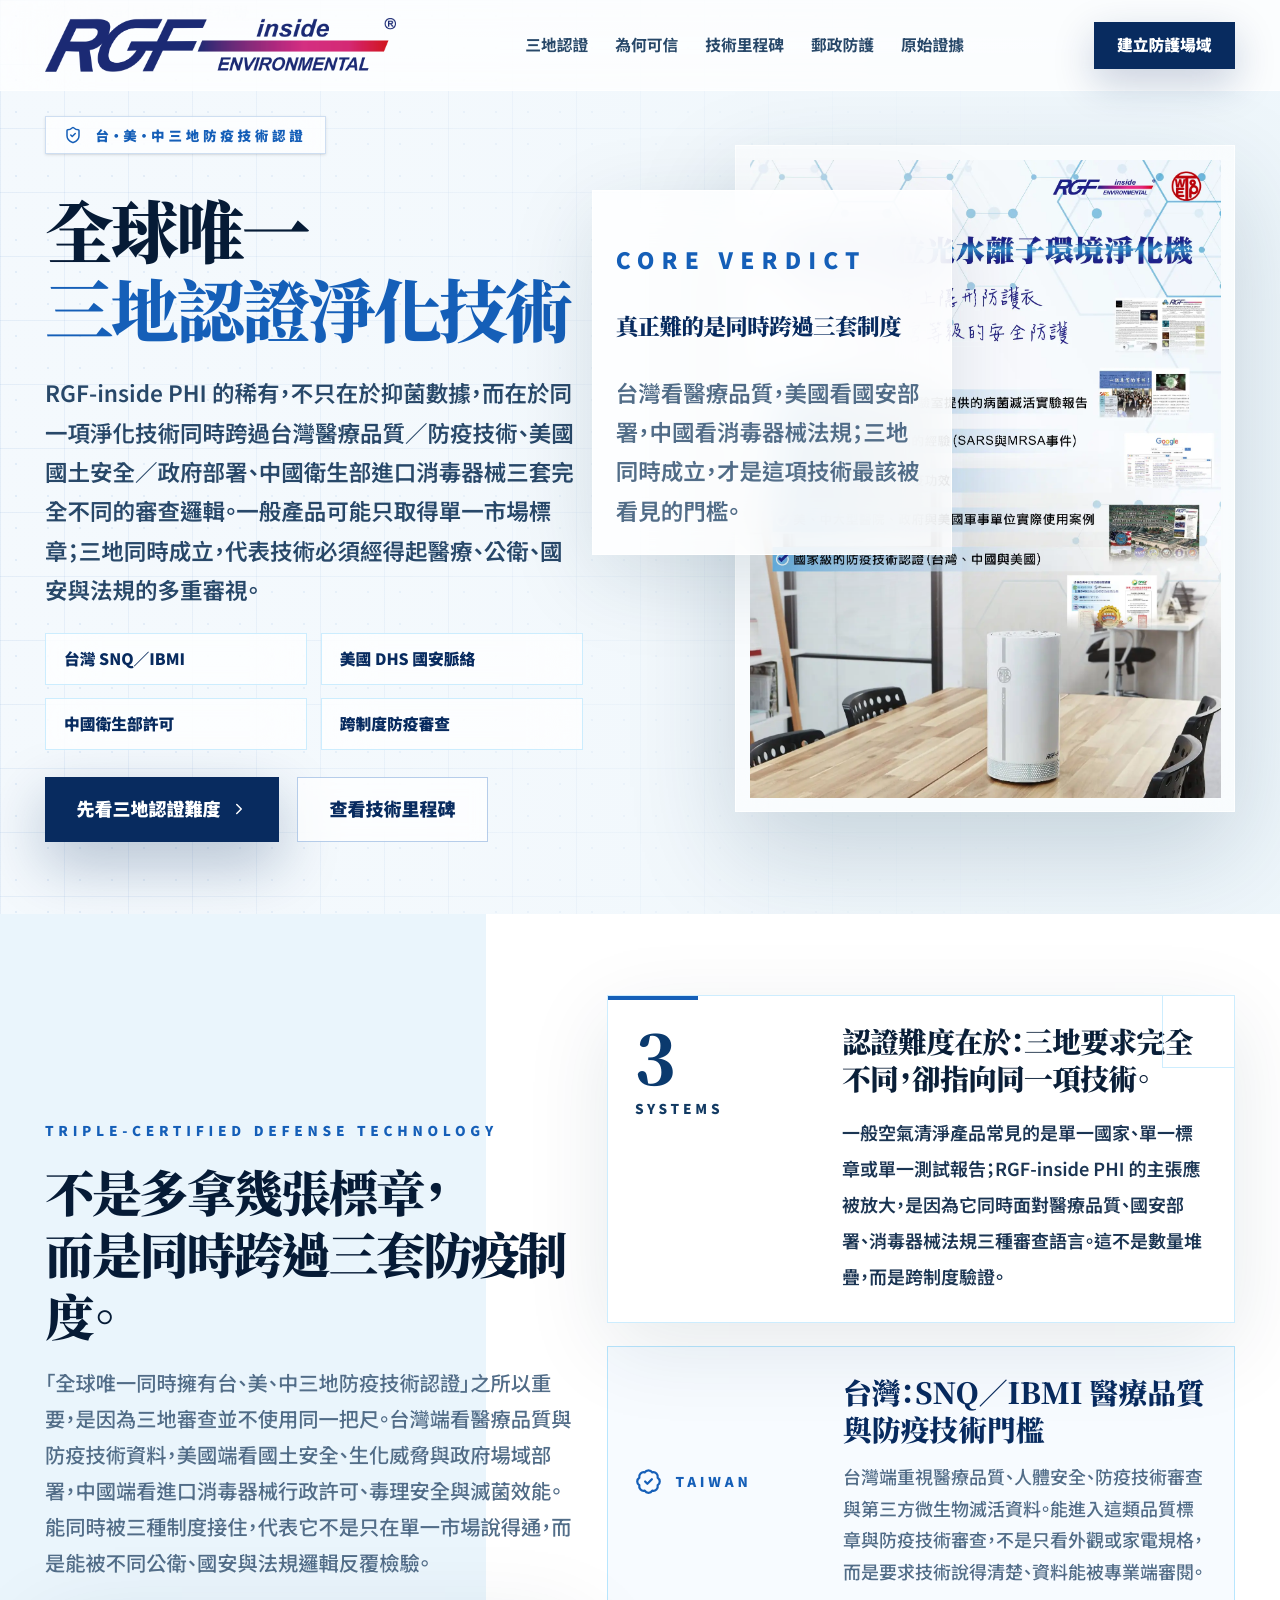
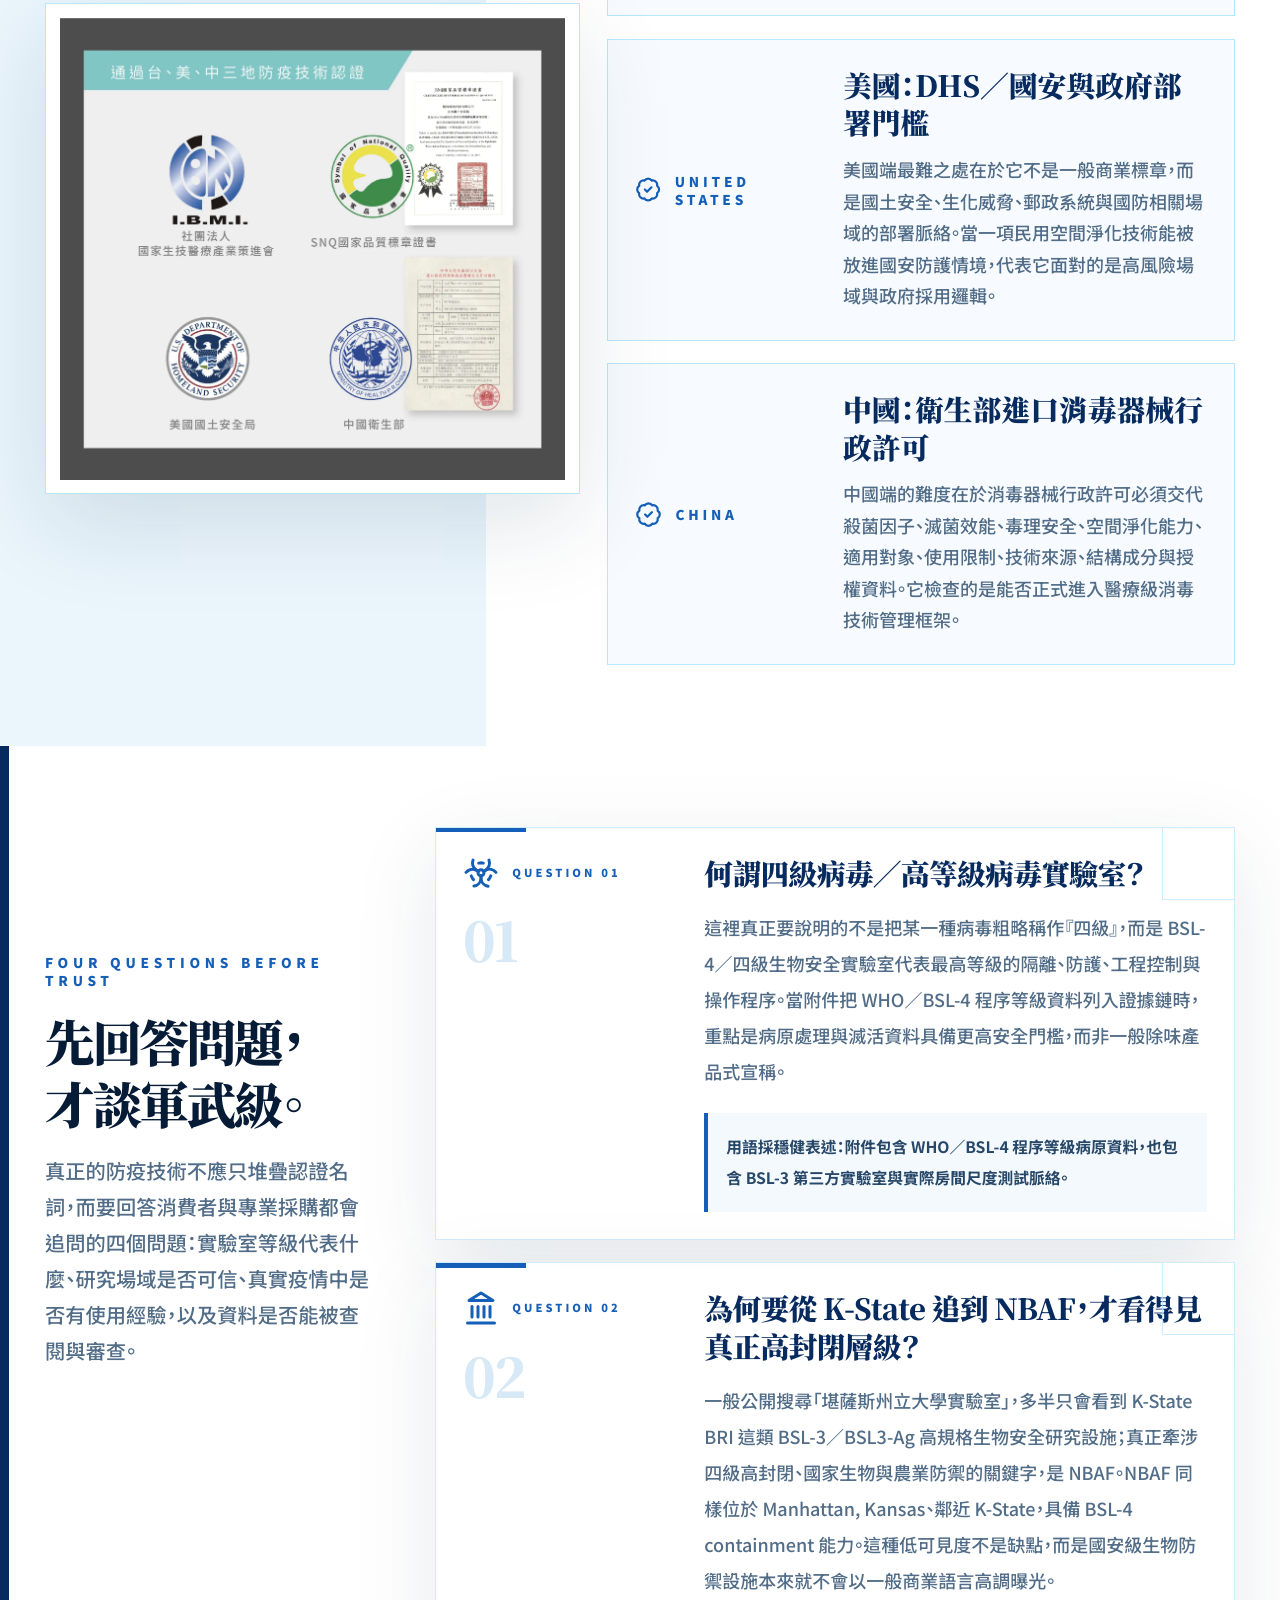
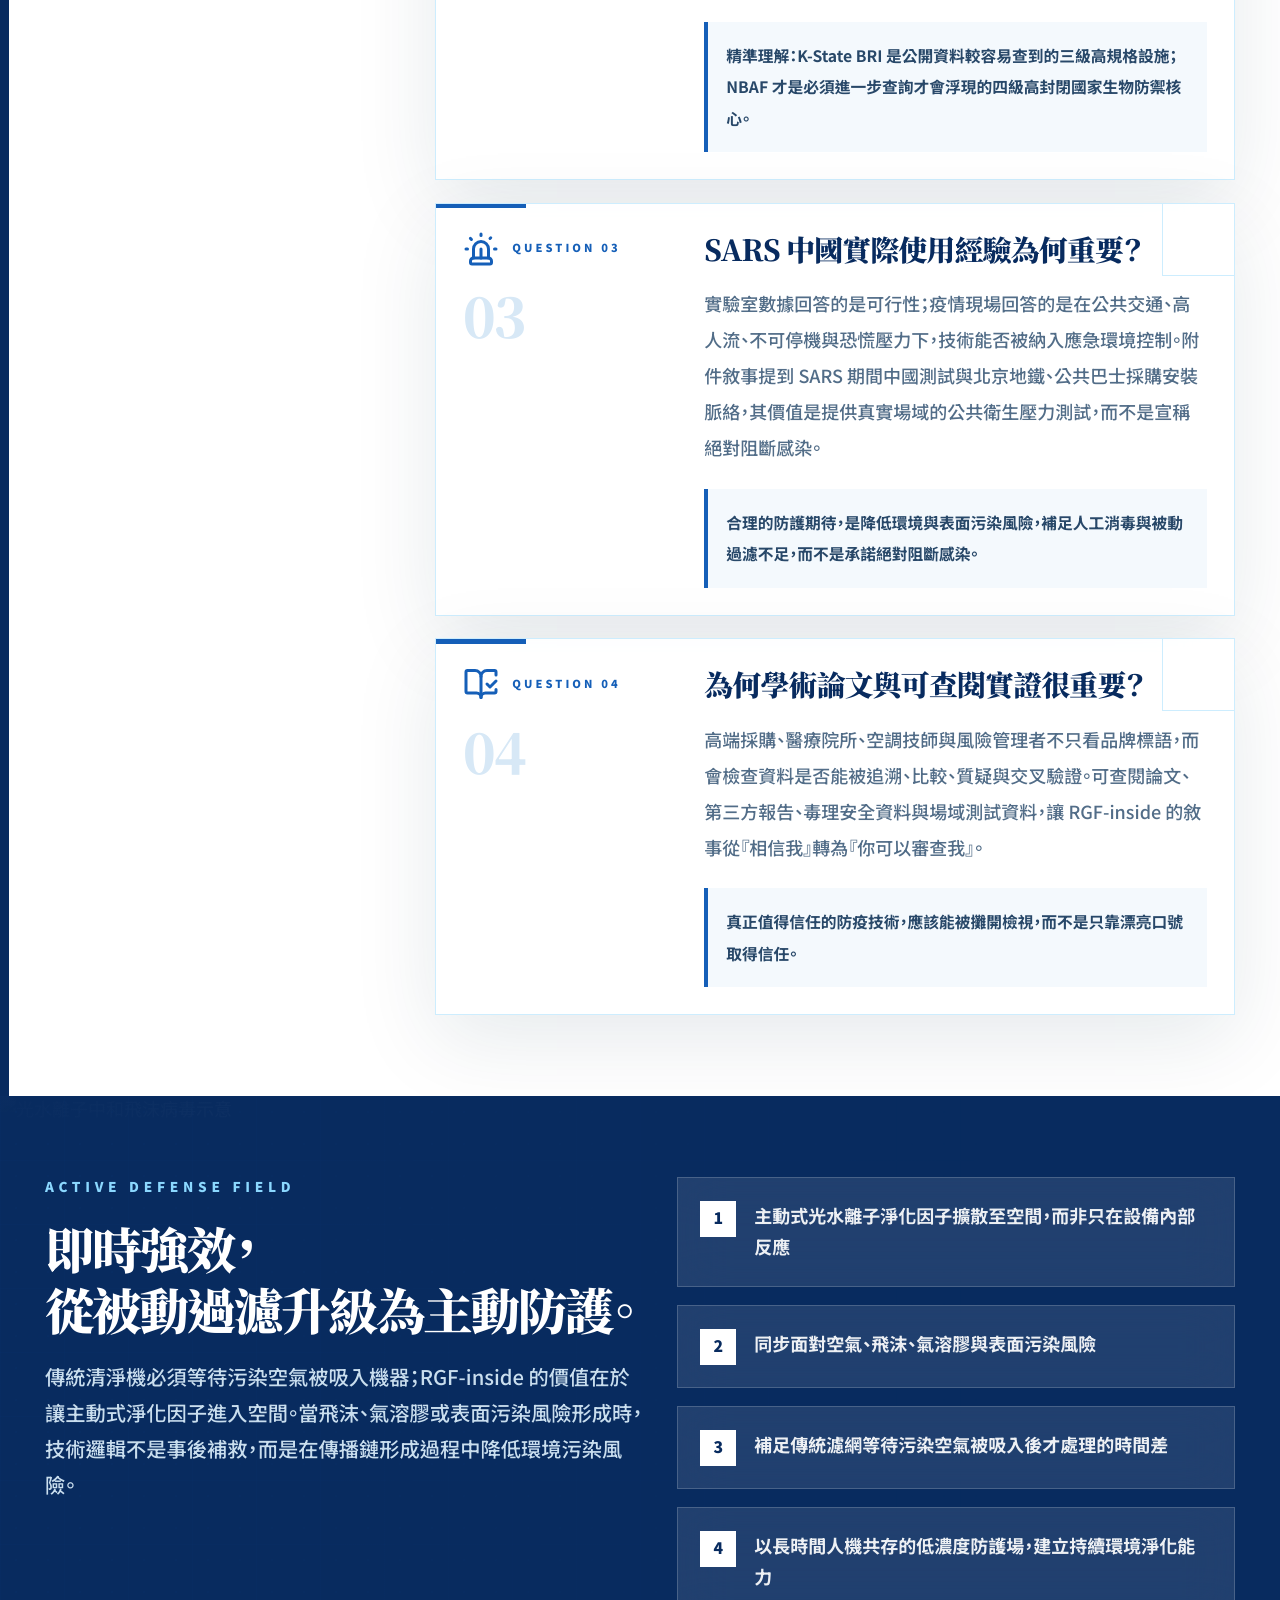
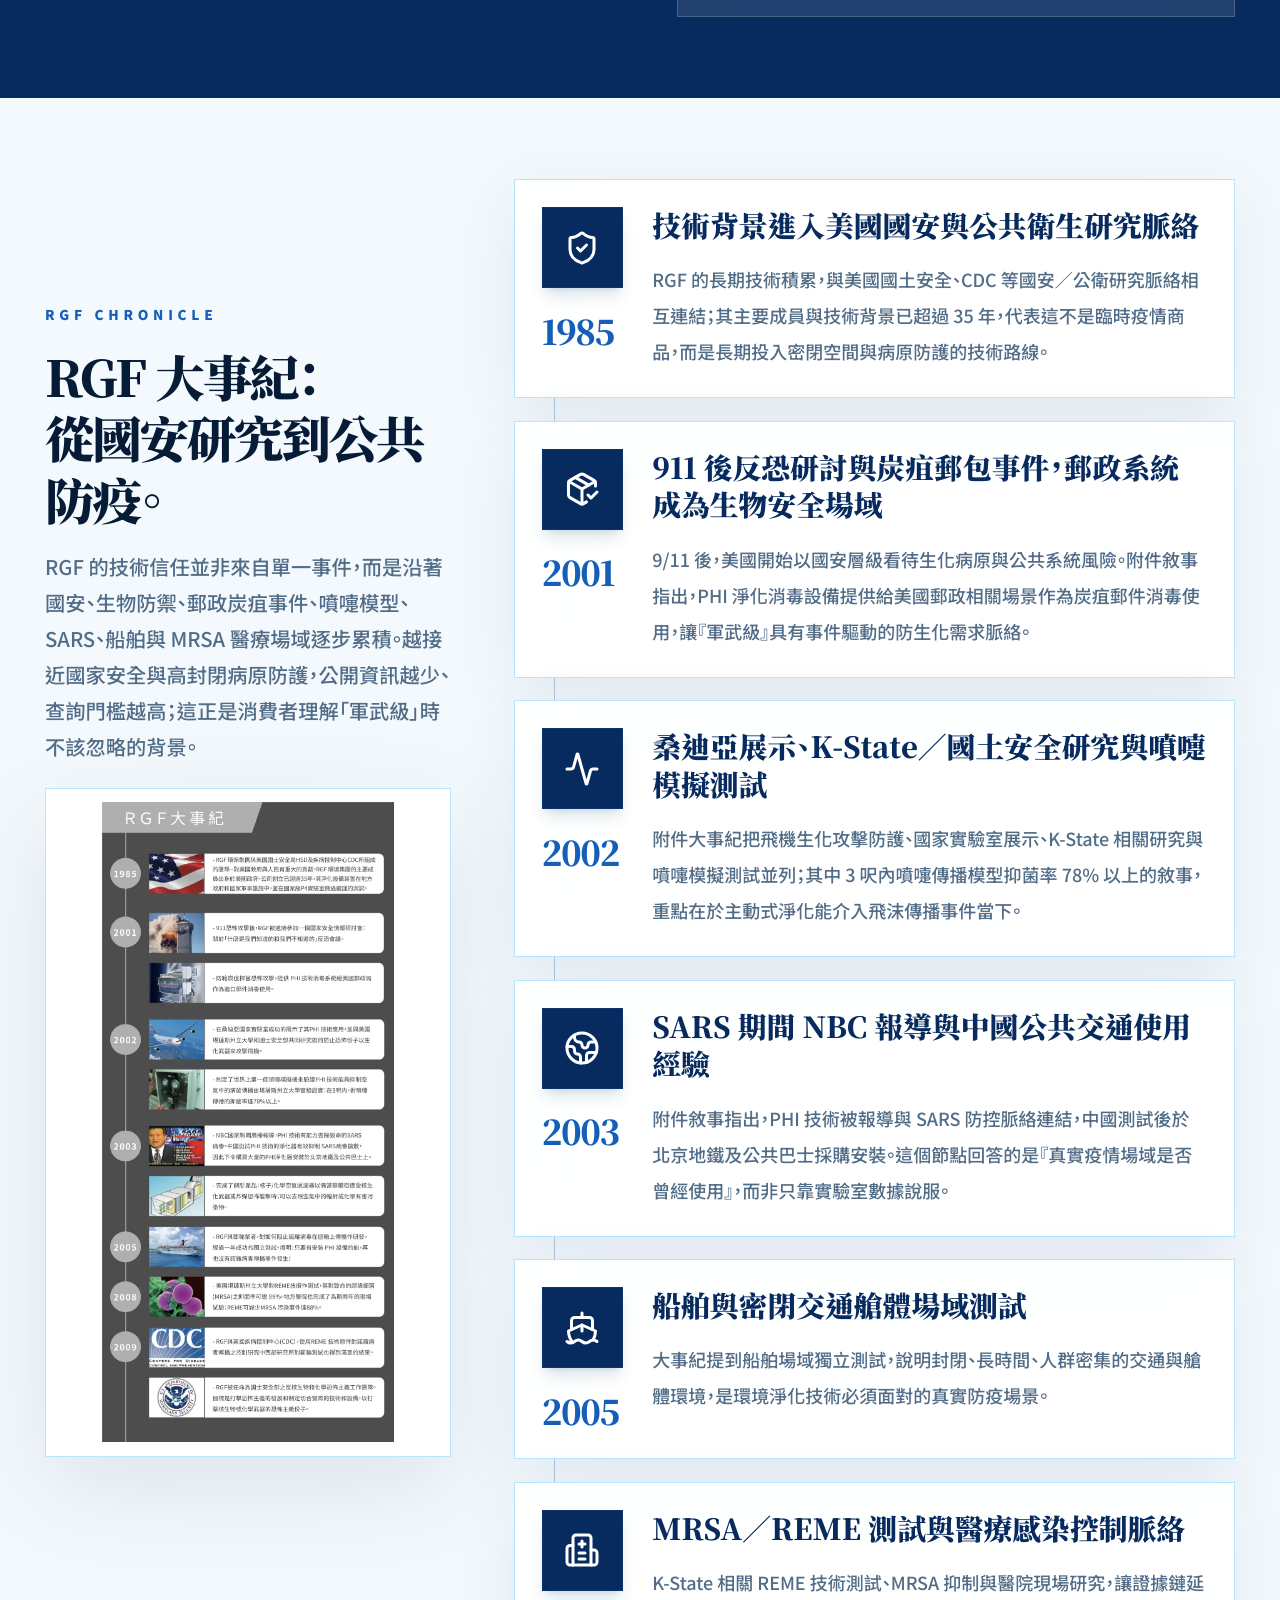
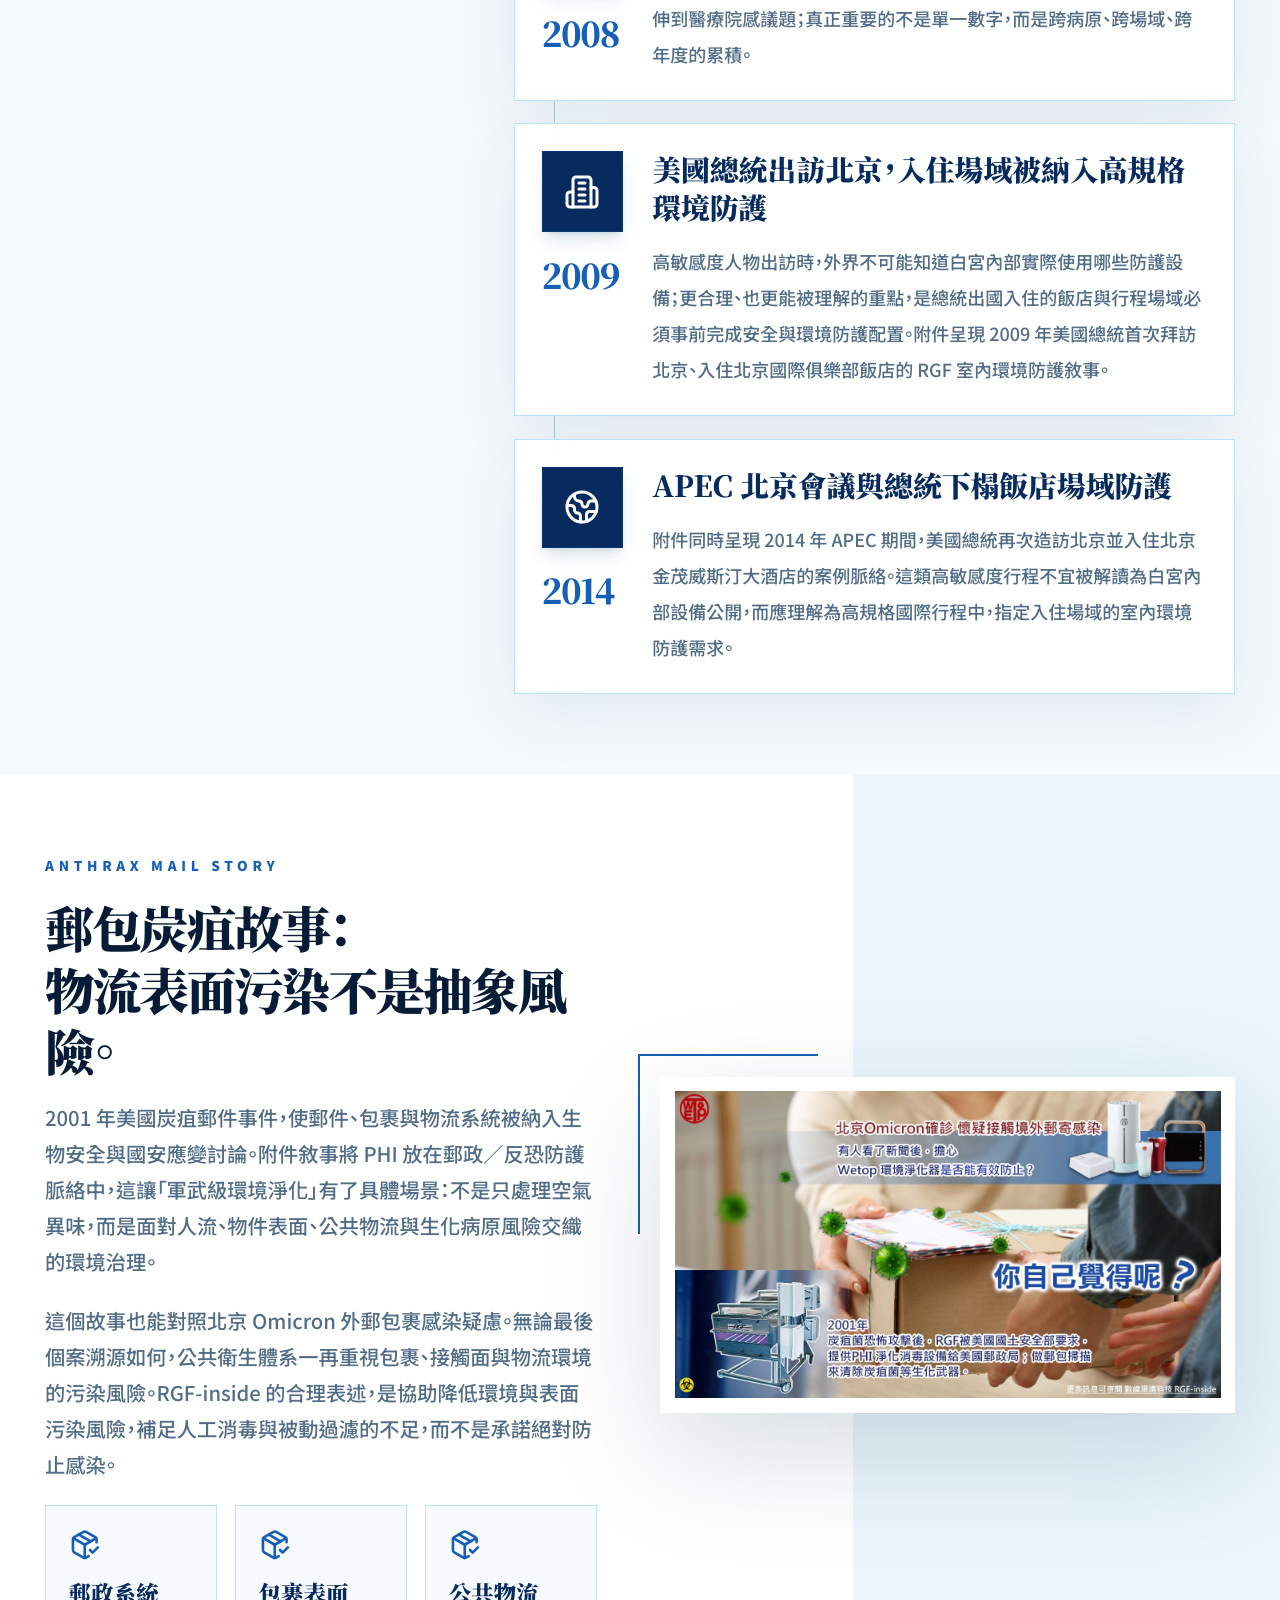
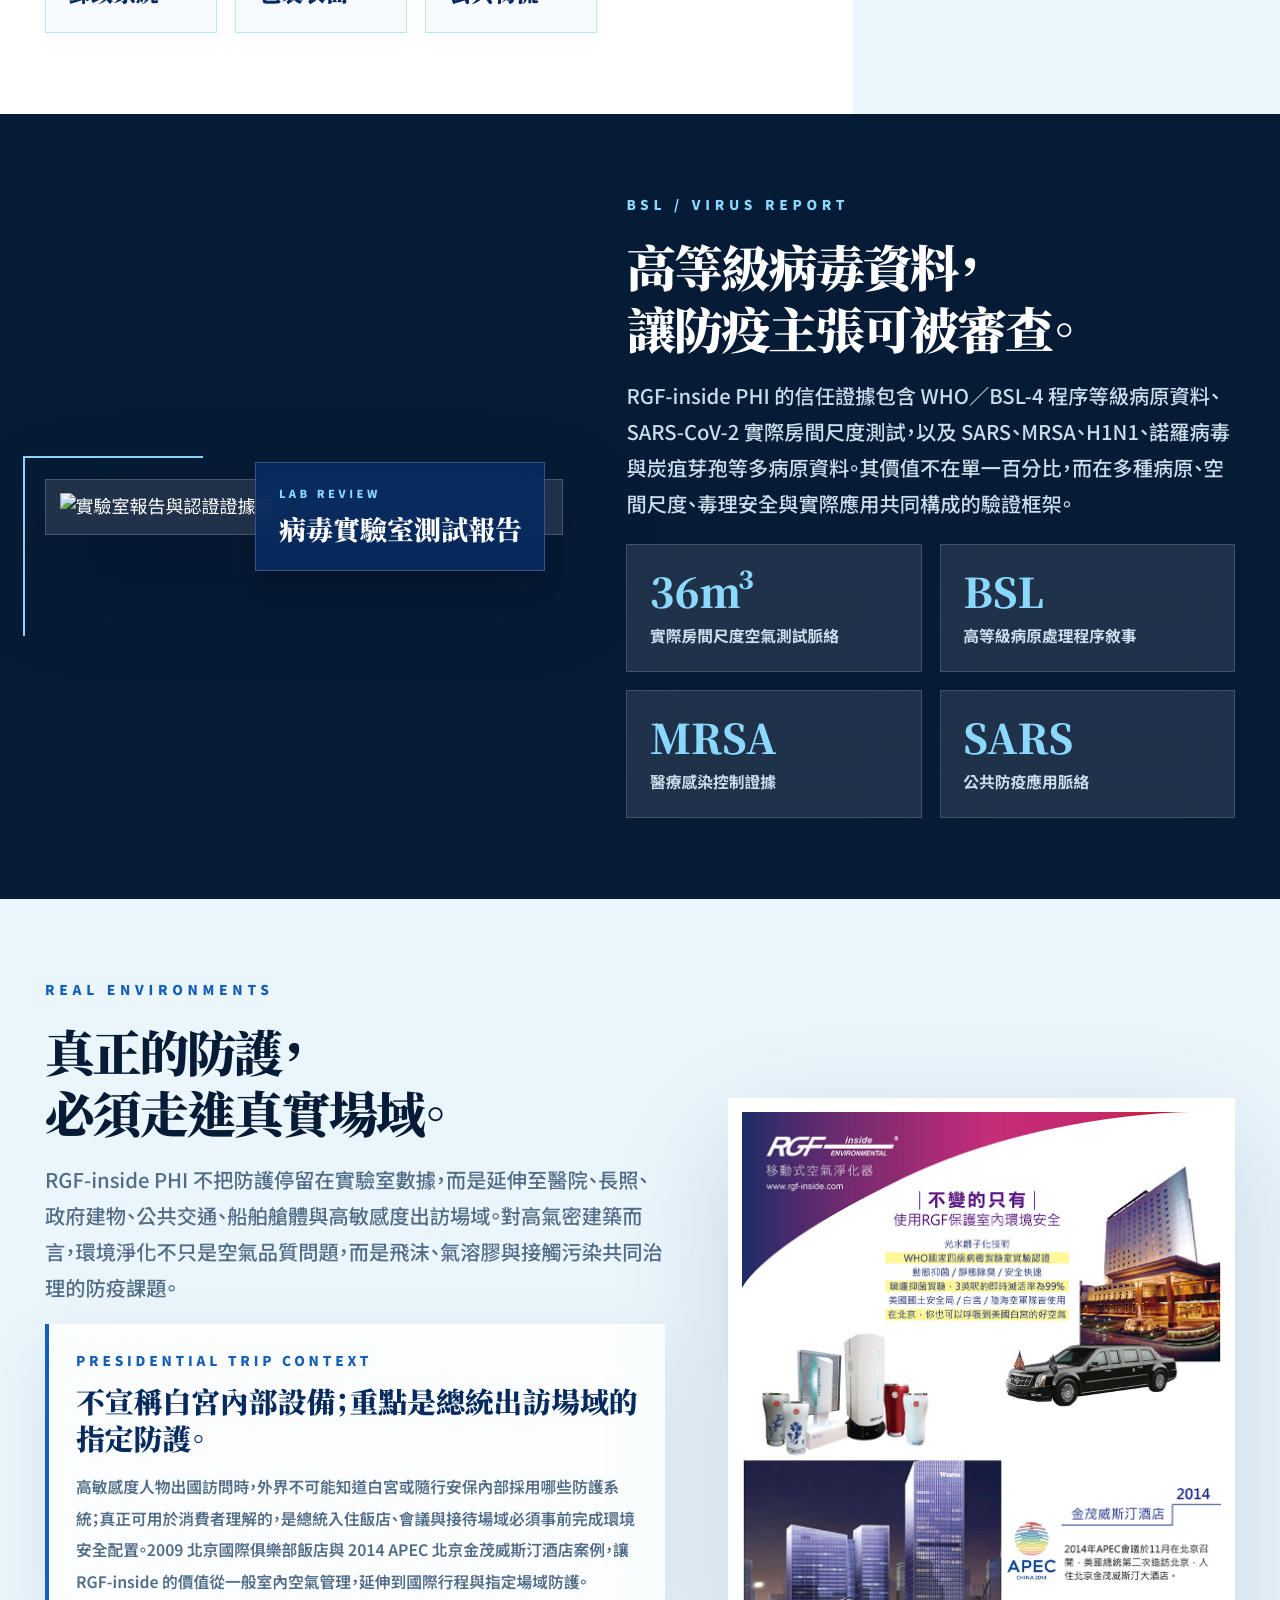
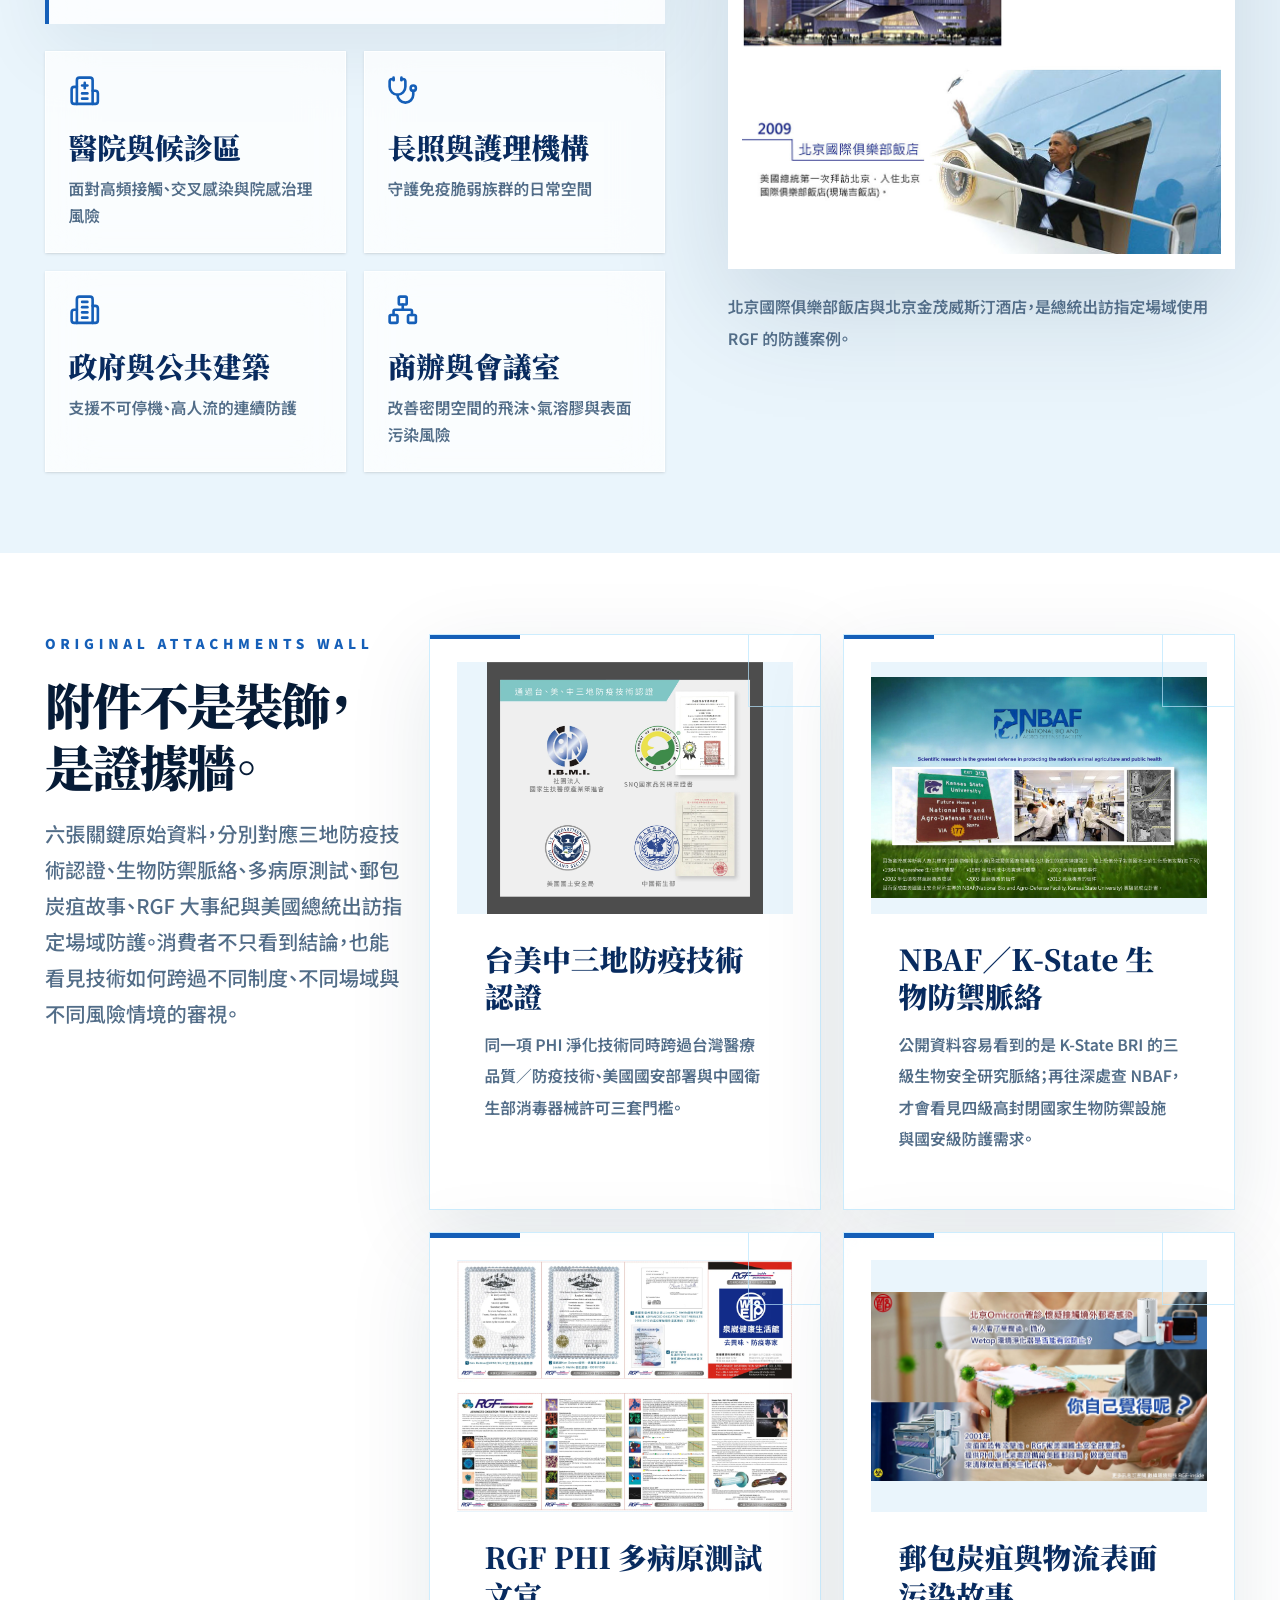
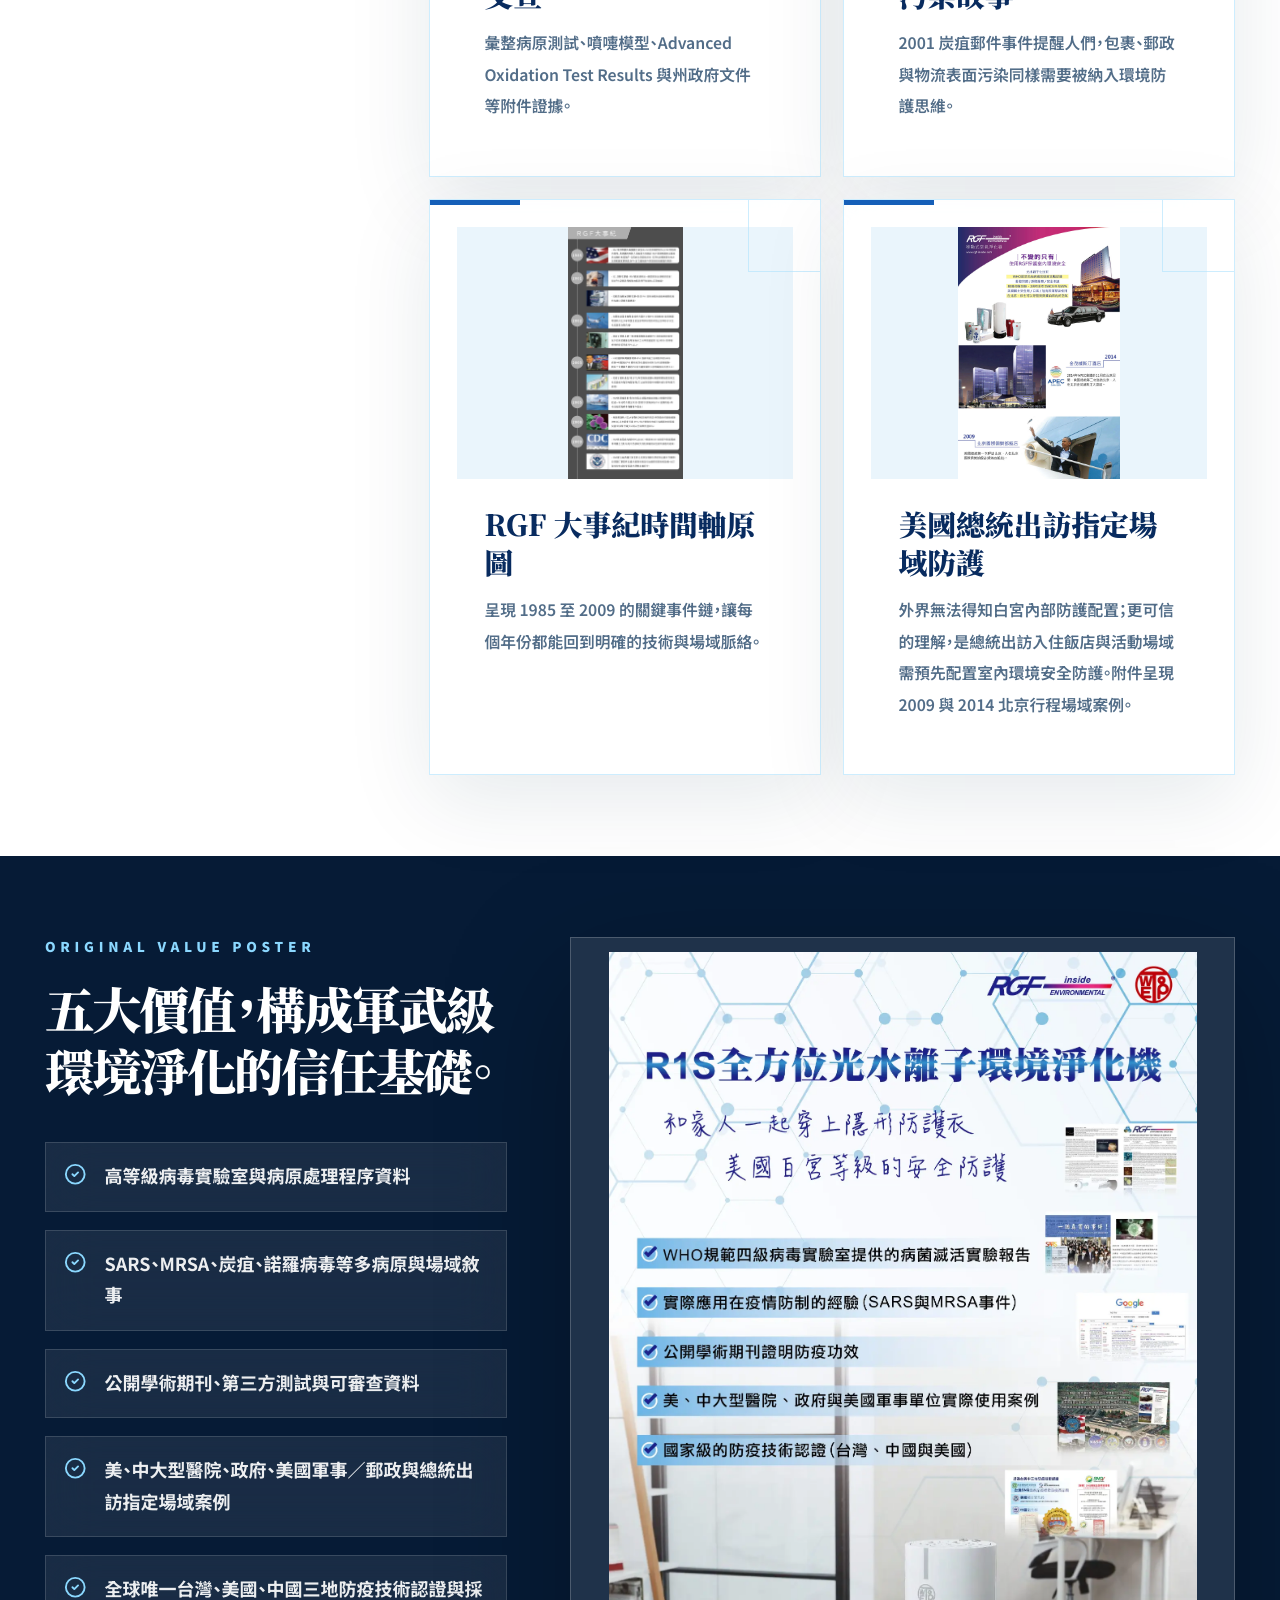
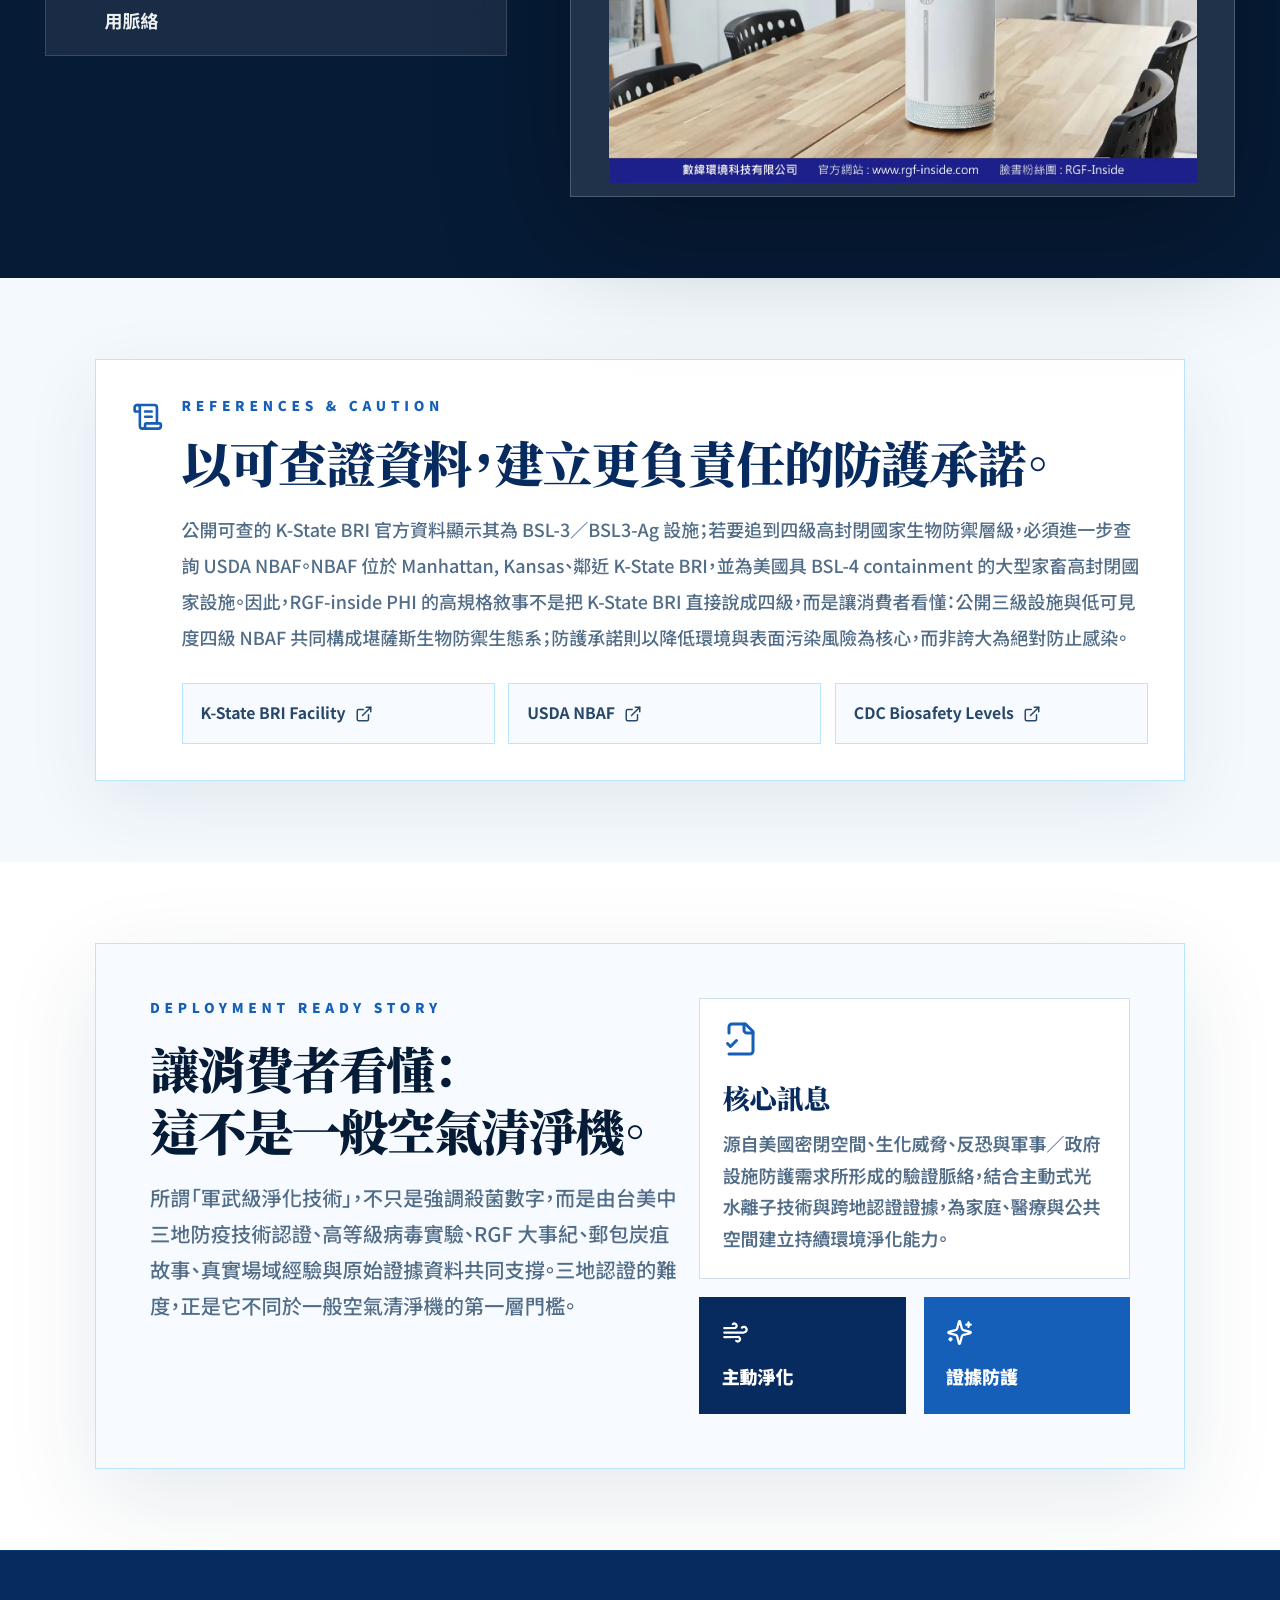
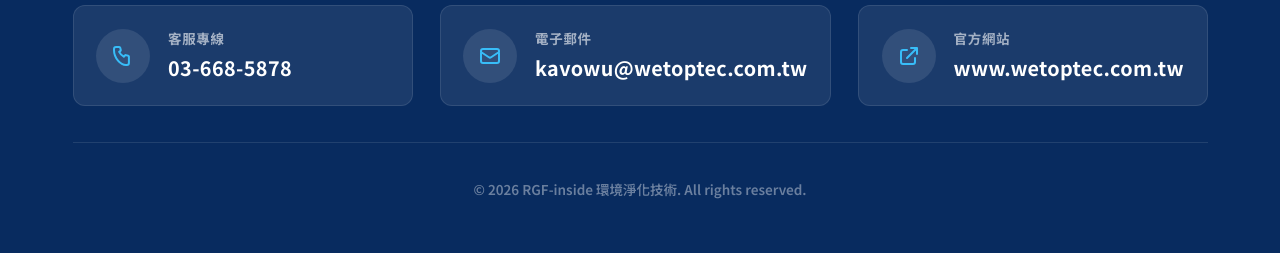
==== commit 07981354: "style: optimize homepage layout density and add contact footer" ====
--- a/index.html
+++ b/index.html
@@ -19911,5 +19911,68 @@
     </script>
 
     <div id="root"></div>
+    <script>
+      (function() {
+        const checkExist = setInterval(() => {
+          const main = document.querySelector('main');
+          if (main) {
+            clearInterval(checkExist);
+            if (!document.getElementById('custom-footer')) {
+              const footerHtml = `
+<footer id="custom-footer">
+  <div class="footer-container">
+    <div class="footer-grid">
+      <!-- Phone Card -->
+      <a href="tel:03-668-5878" class="footer-card">
+        <div class="footer-icon-wrap">
+          <svg width="24" height="24" fill="none" stroke="currentColor" stroke-width="2" viewBox="0 0 24 24" xmlns="http://www.w3.org/2000/svg">
+            <path stroke-linecap="round" stroke-linejoin="round" d="M3 5a2 2 0 012-2h3.28a1 1 0 01.94.725l.548 2.2a1 1 0 01-.321.988l-1.305.98a10.582 10.582 0 004.872 4.872l.98-1.305a1 1 0 01.988-.321l2.2.548a1 1 0 01.725.94V19a2 2 0 01-2 2h-1C9.716 21 3 14.284 3 6V5z"></path>
+          </svg>
+        </div>
+        <div>
+          <p class="footer-label">客服專線</p>
+          <p class="footer-value">03-668-5878</p>
+        </div>
+      </a>
+      
+      <!-- Email Card -->
+      <a href="mailto:kavowu@wetoptec.com.tw" class="footer-card">
+        <div class="footer-icon-wrap">
+          <svg width="24" height="24" fill="none" stroke="currentColor" stroke-width="2" viewBox="0 0 24 24" xmlns="http://www.w3.org/2000/svg">
+            <path stroke-linecap="round" stroke-linejoin="round" d="M3 8l7.89 5.26a2 2 0 002.22 0L21 8M5 19h14a2 2 0 002-2V7a2 2 0 00-2-2H5a2 2 0 00-2 2v10a2 2 0 002 2z"></path>
+          </svg>
+        </div>
+        <div>
+          <p class="footer-label">電子郵件</p>
+          <p class="footer-value">kavowu@wetoptec.com.tw</p>
+        </div>
+      </a>
+      
+      <!-- Web Card -->
+      <a href="https://www.wetoptec.com.tw" target="_blank" rel="noopener noreferrer" class="footer-card">
+        <div class="footer-icon-wrap">
+          <svg width="24" height="24" fill="none" stroke="currentColor" stroke-width="2" viewBox="0 0 24 24" xmlns="http://www.w3.org/2000/svg">
+            <path stroke-linecap="round" stroke-linejoin="round" d="M10 6H6a2 2 0 00-2 2v10a2 2 0 002 2h10a2 2 0 002-2v-4M14 4h6m0 0v6m0-6L10 14"></path>
+          </svg>
+        </div>
+        <div>
+          <p class="footer-label">官方網站</p>
+          <p class="footer-value">www.wetoptec.com.tw</p>
+        </div>
+      </a>
+    </div>
+    
+    <div class="footer-copyright">
+      &copy; 2026 RGF-inside 環境淨化技術. All rights reserved.
+    </div>
+  </div>
+</footer>
+              `;
+              main.insertAdjacentHTML('beforeend', footerHtml);
+            }
+          }
+        }, 100);
+      })();
+    </script>
   </body>
 </html>
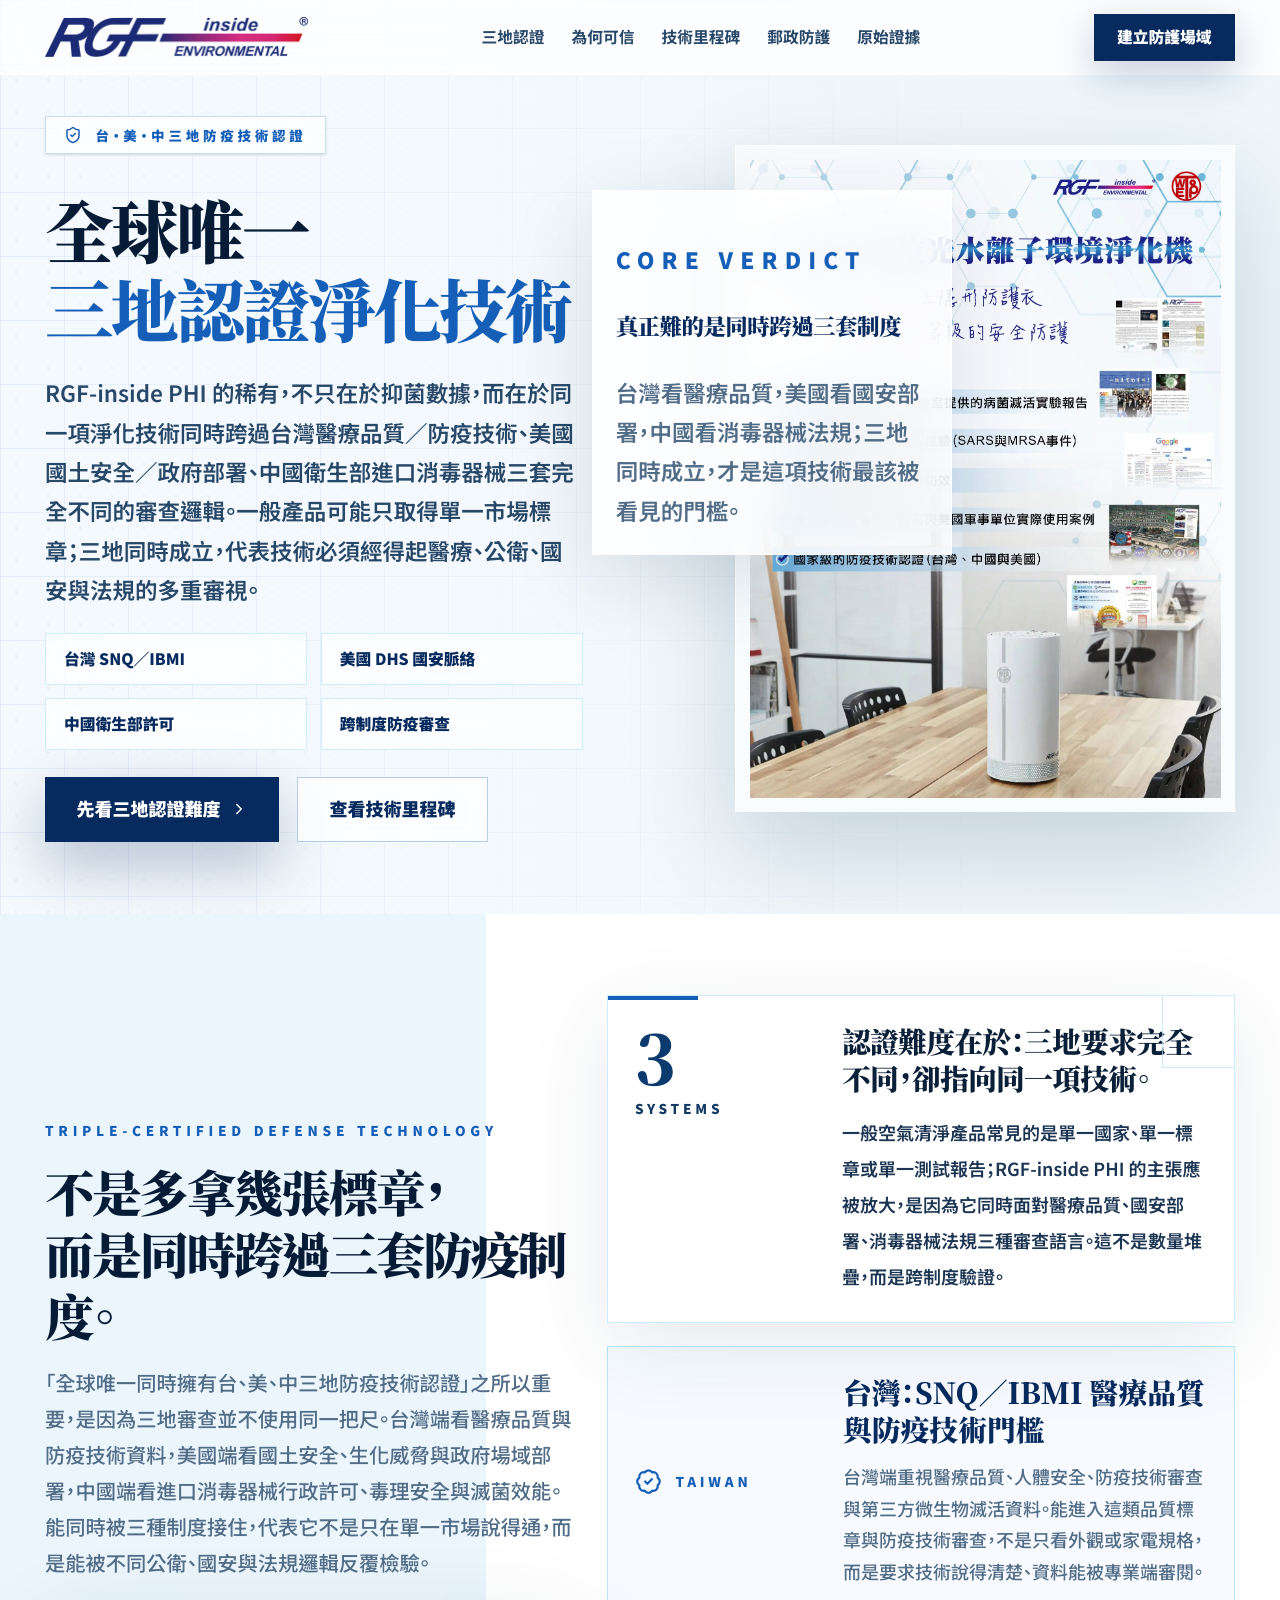
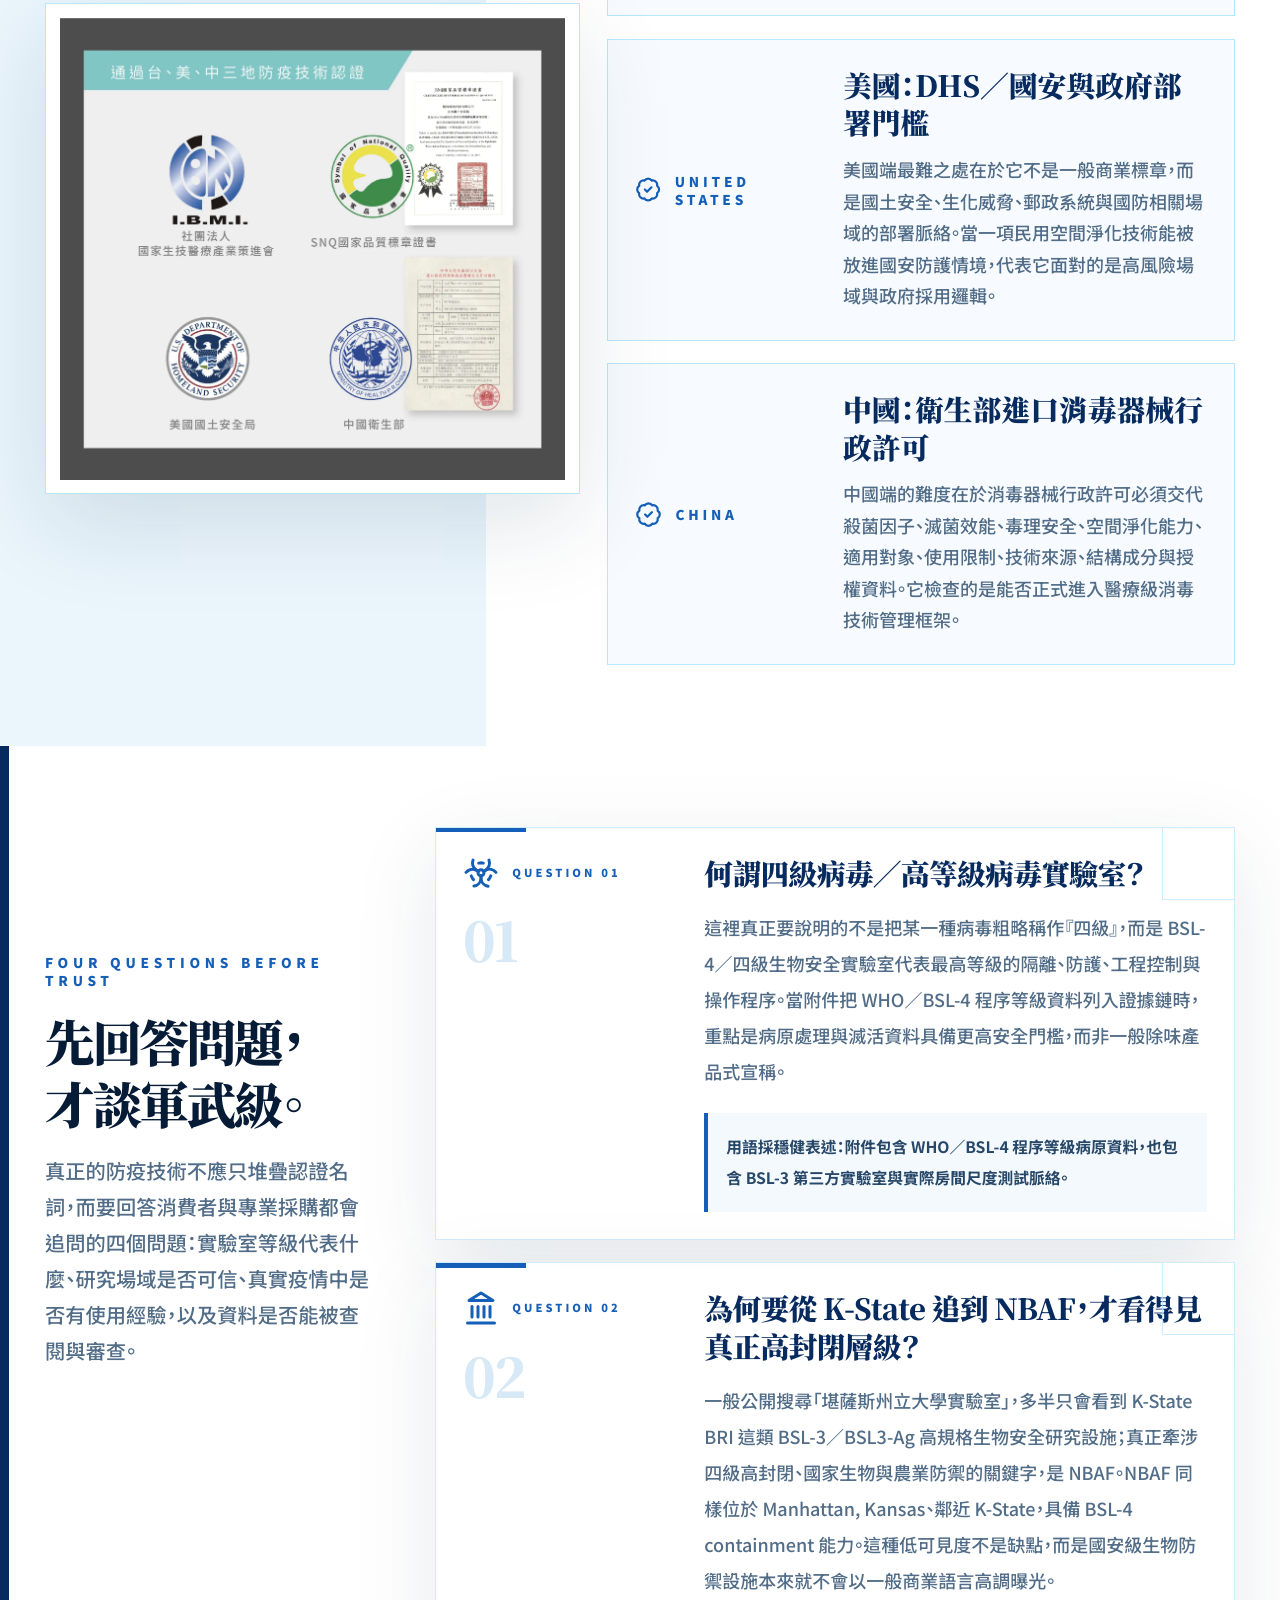
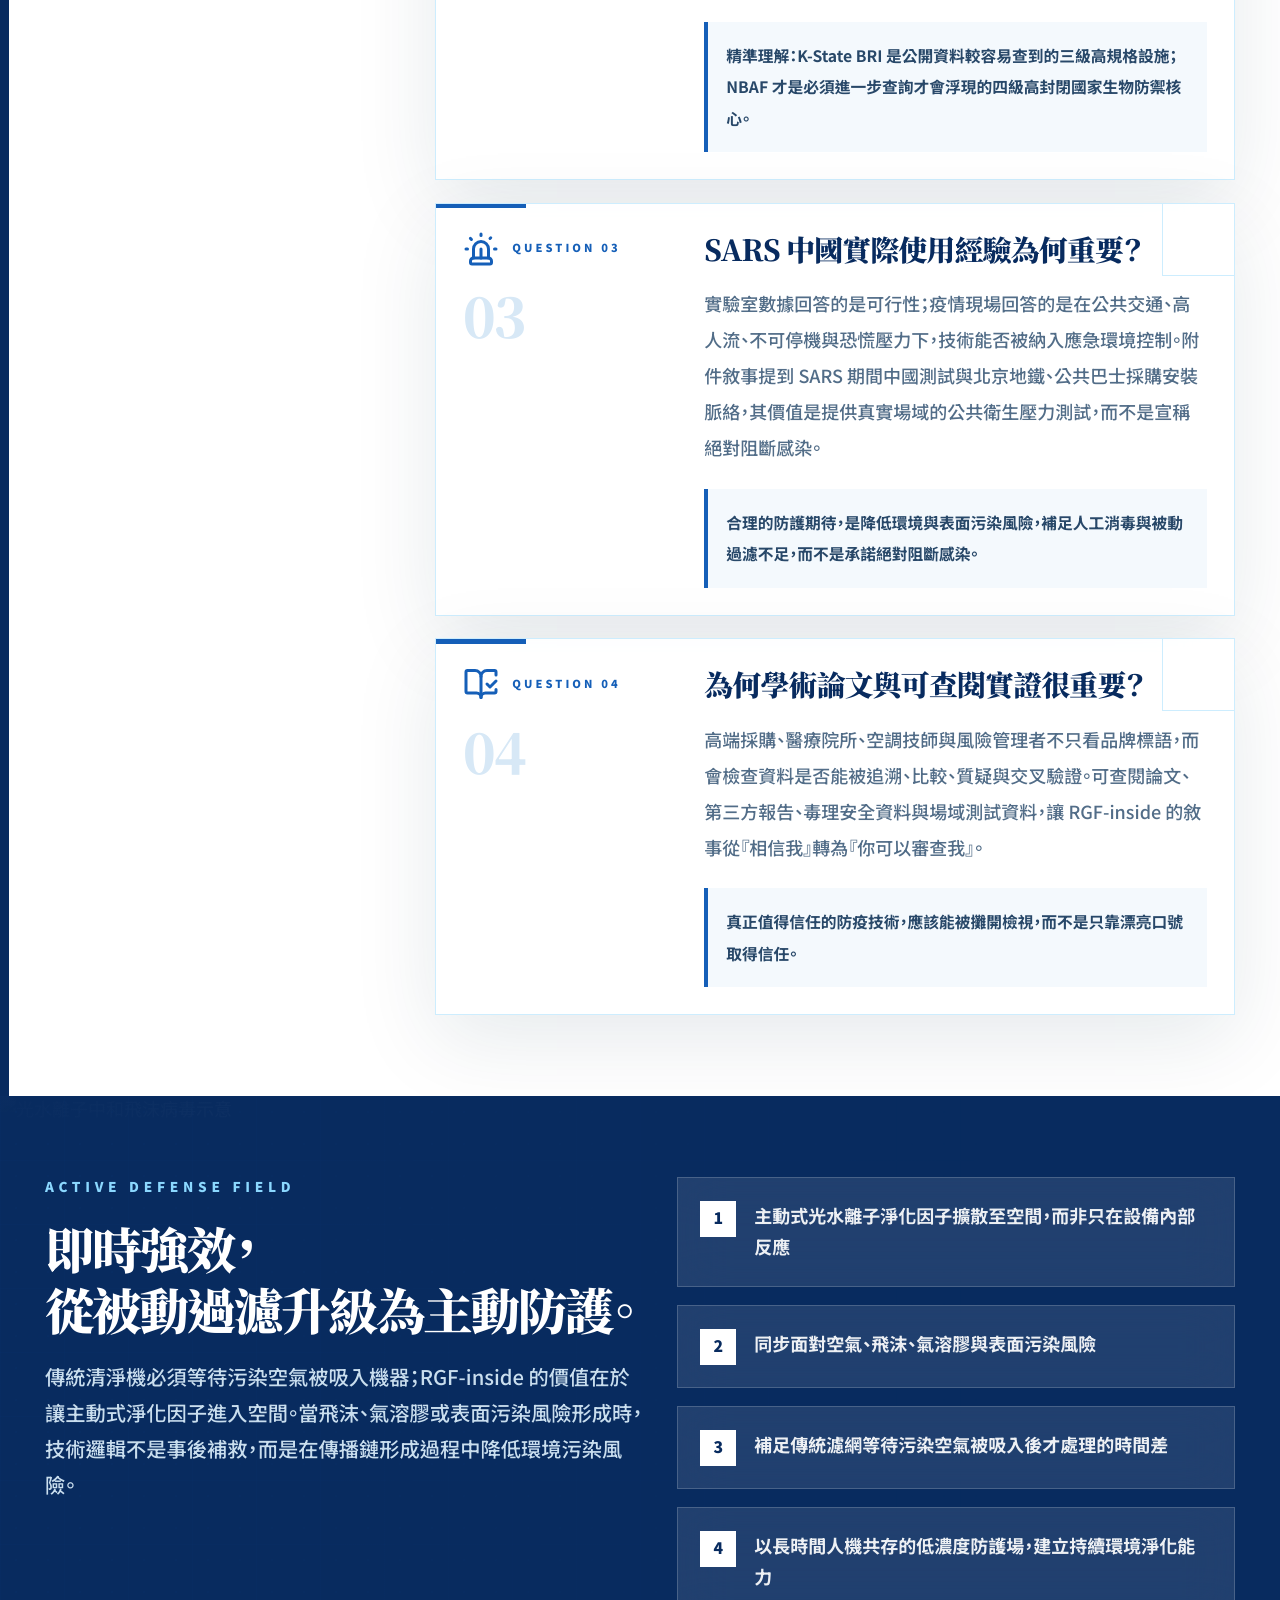
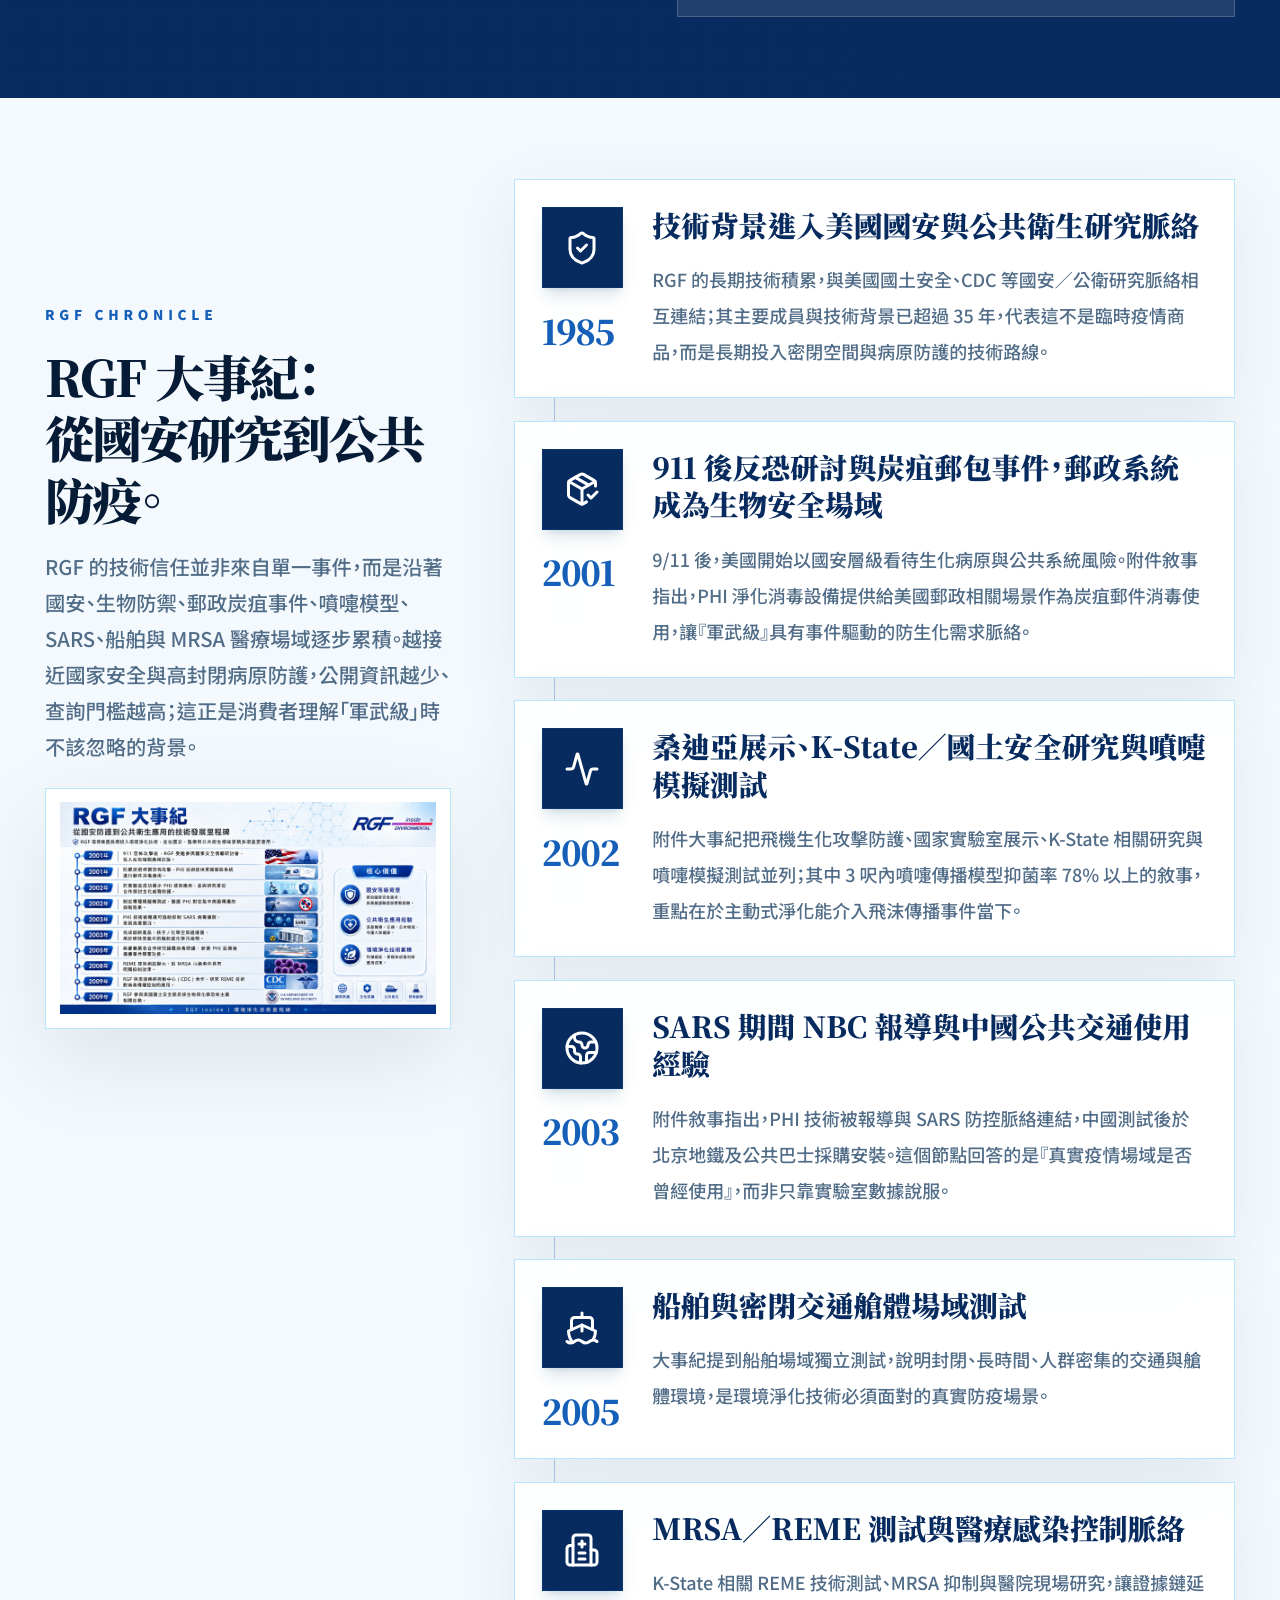
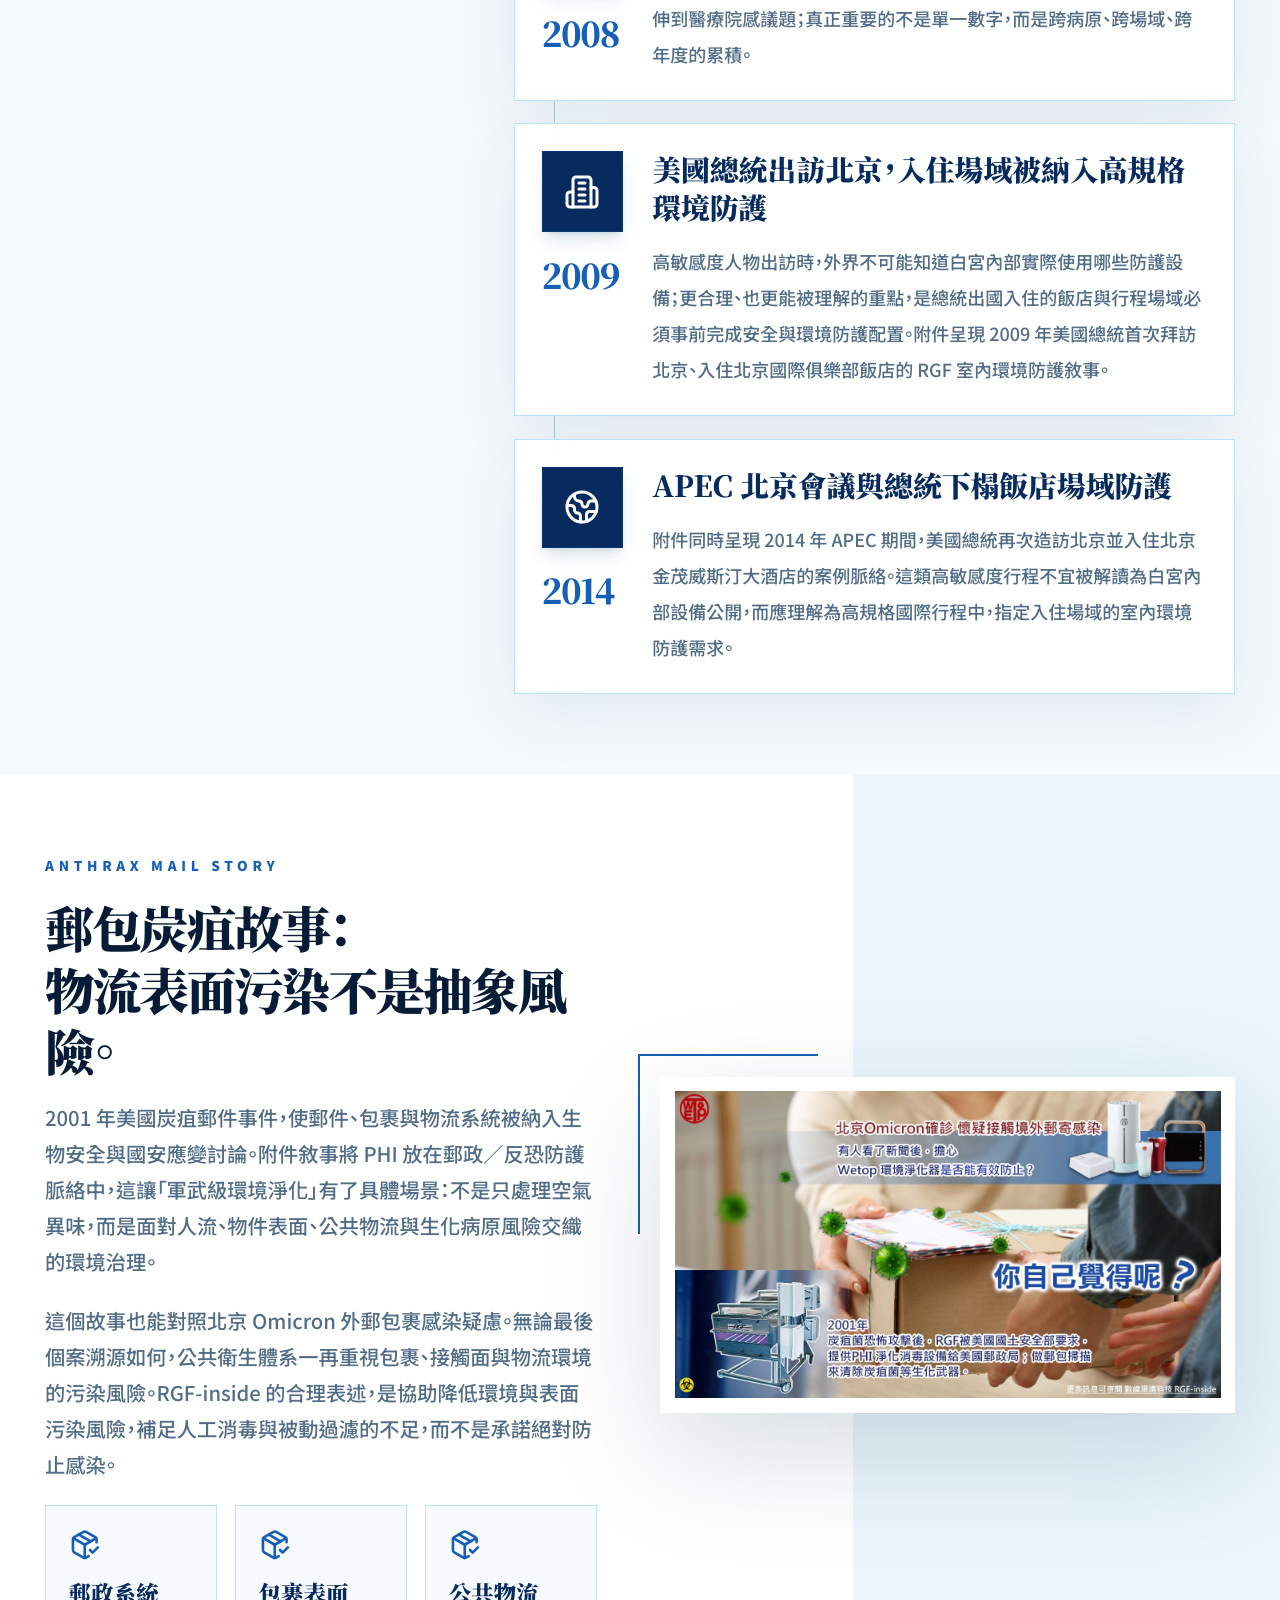
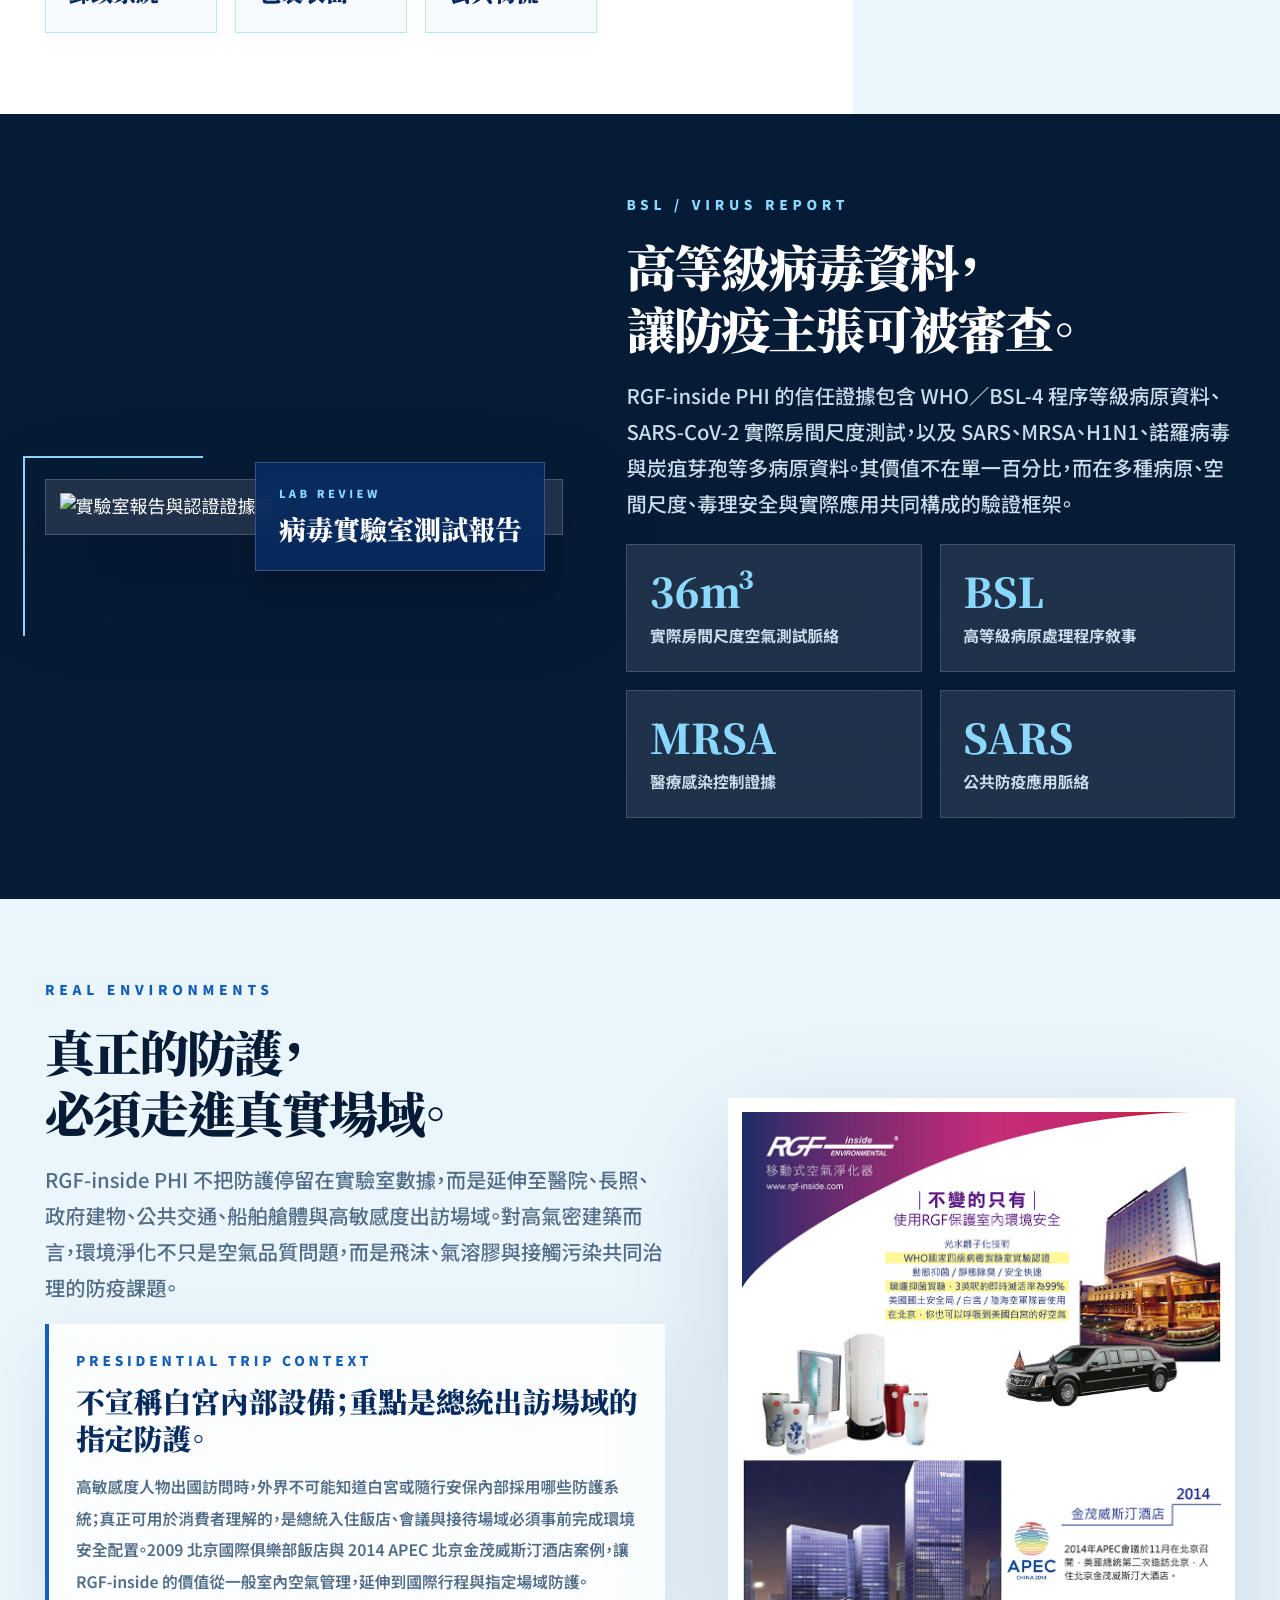
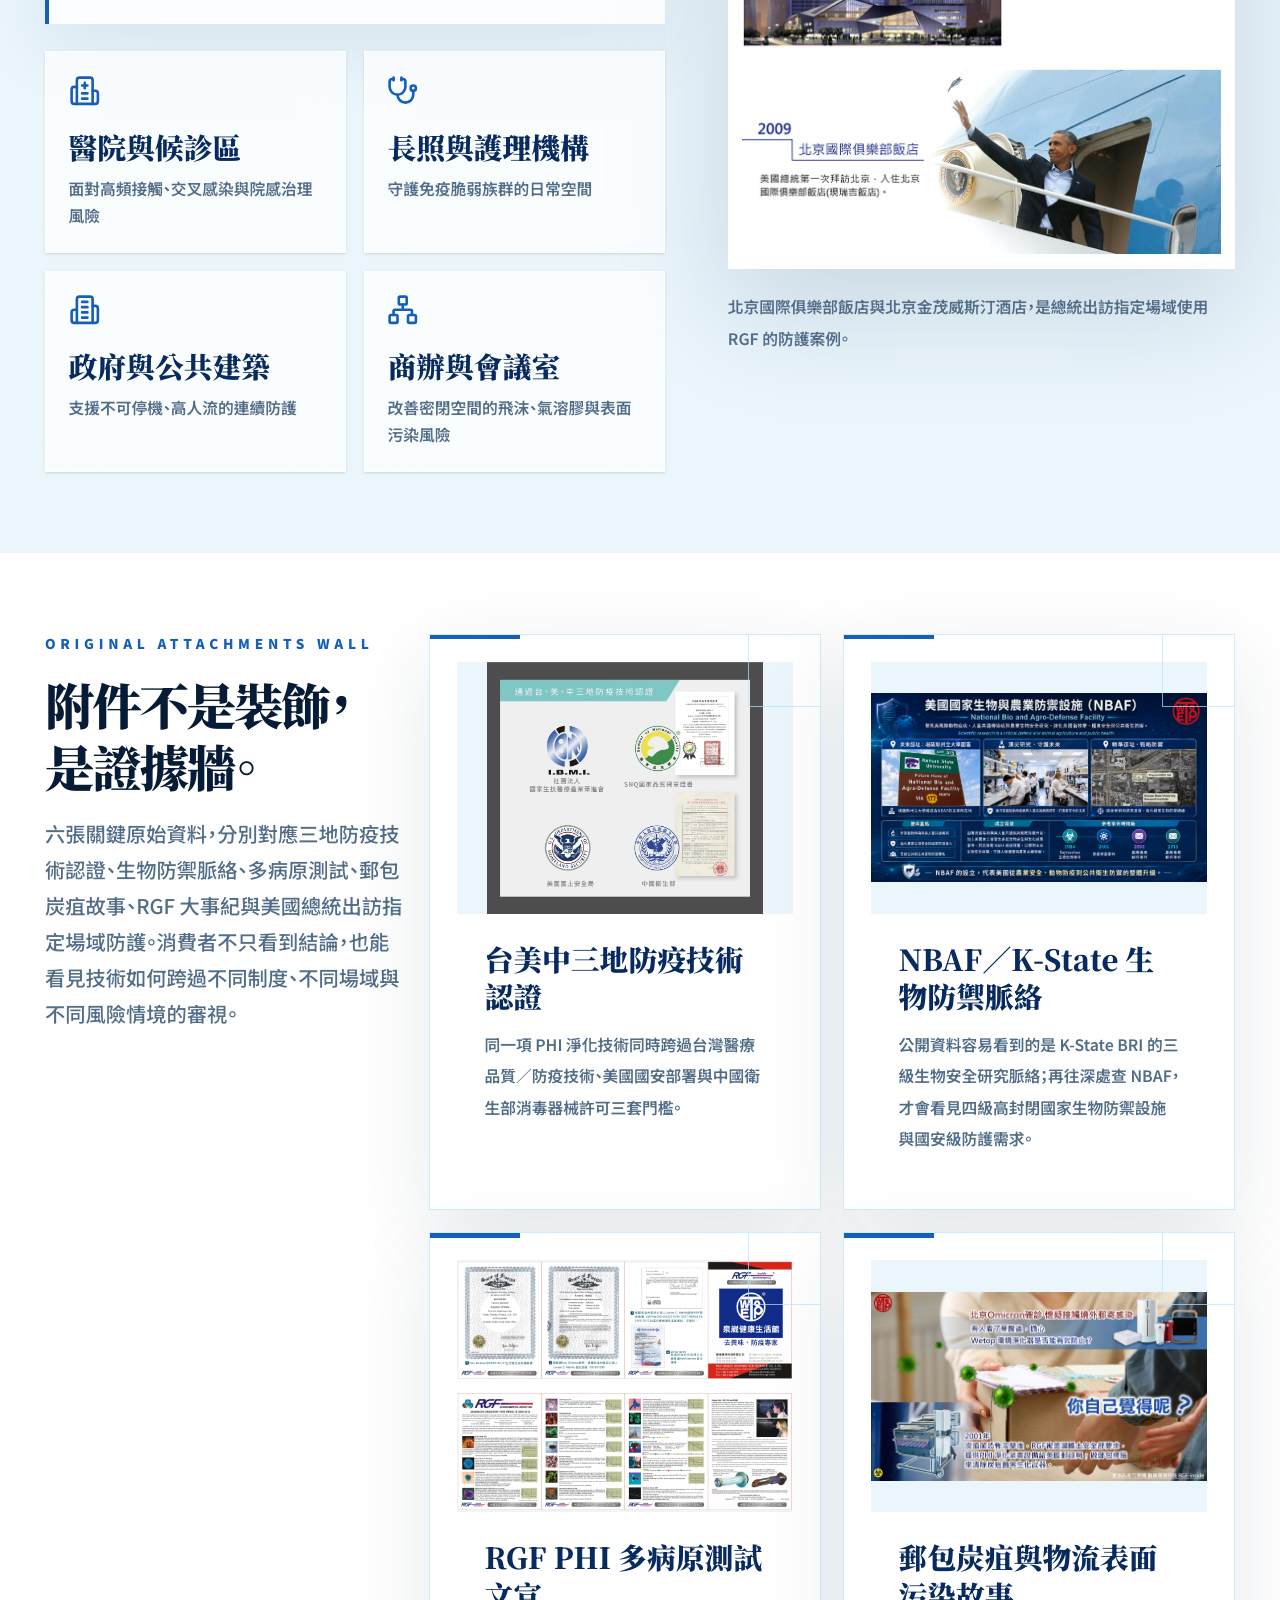
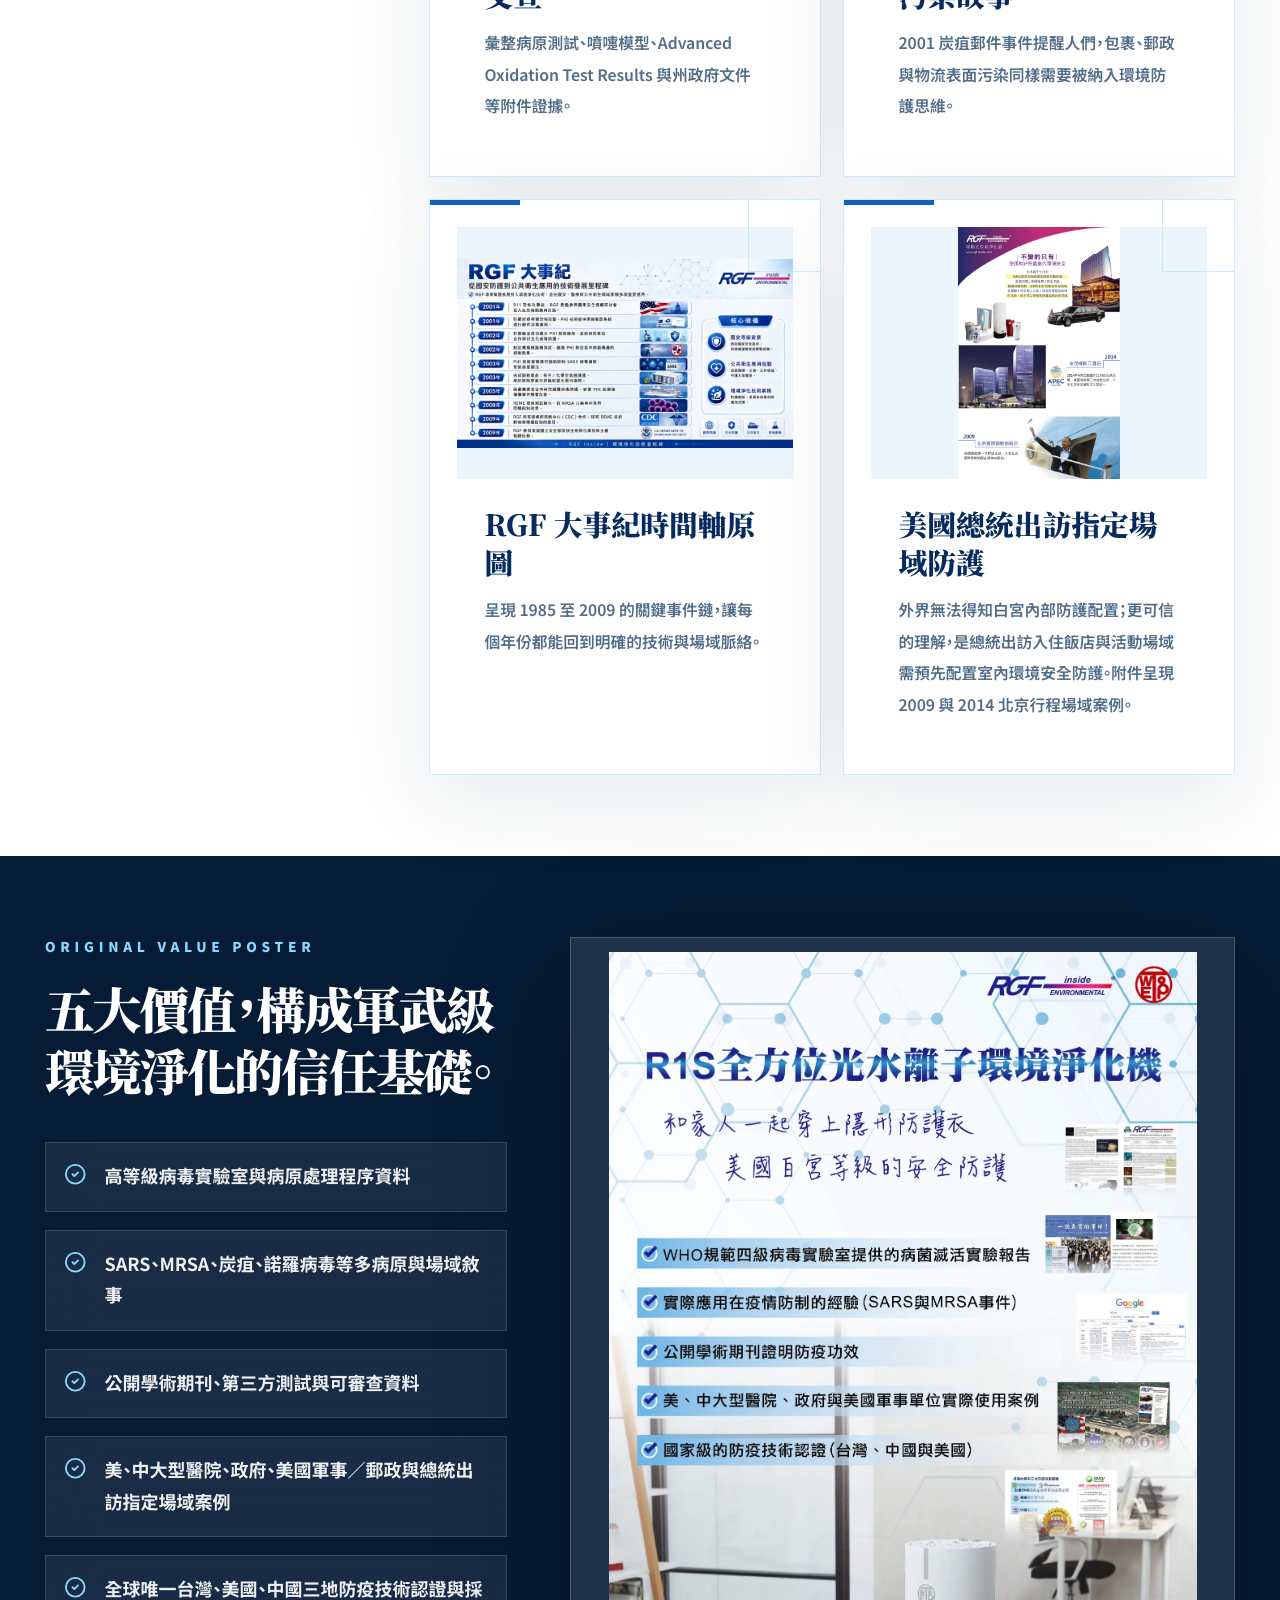
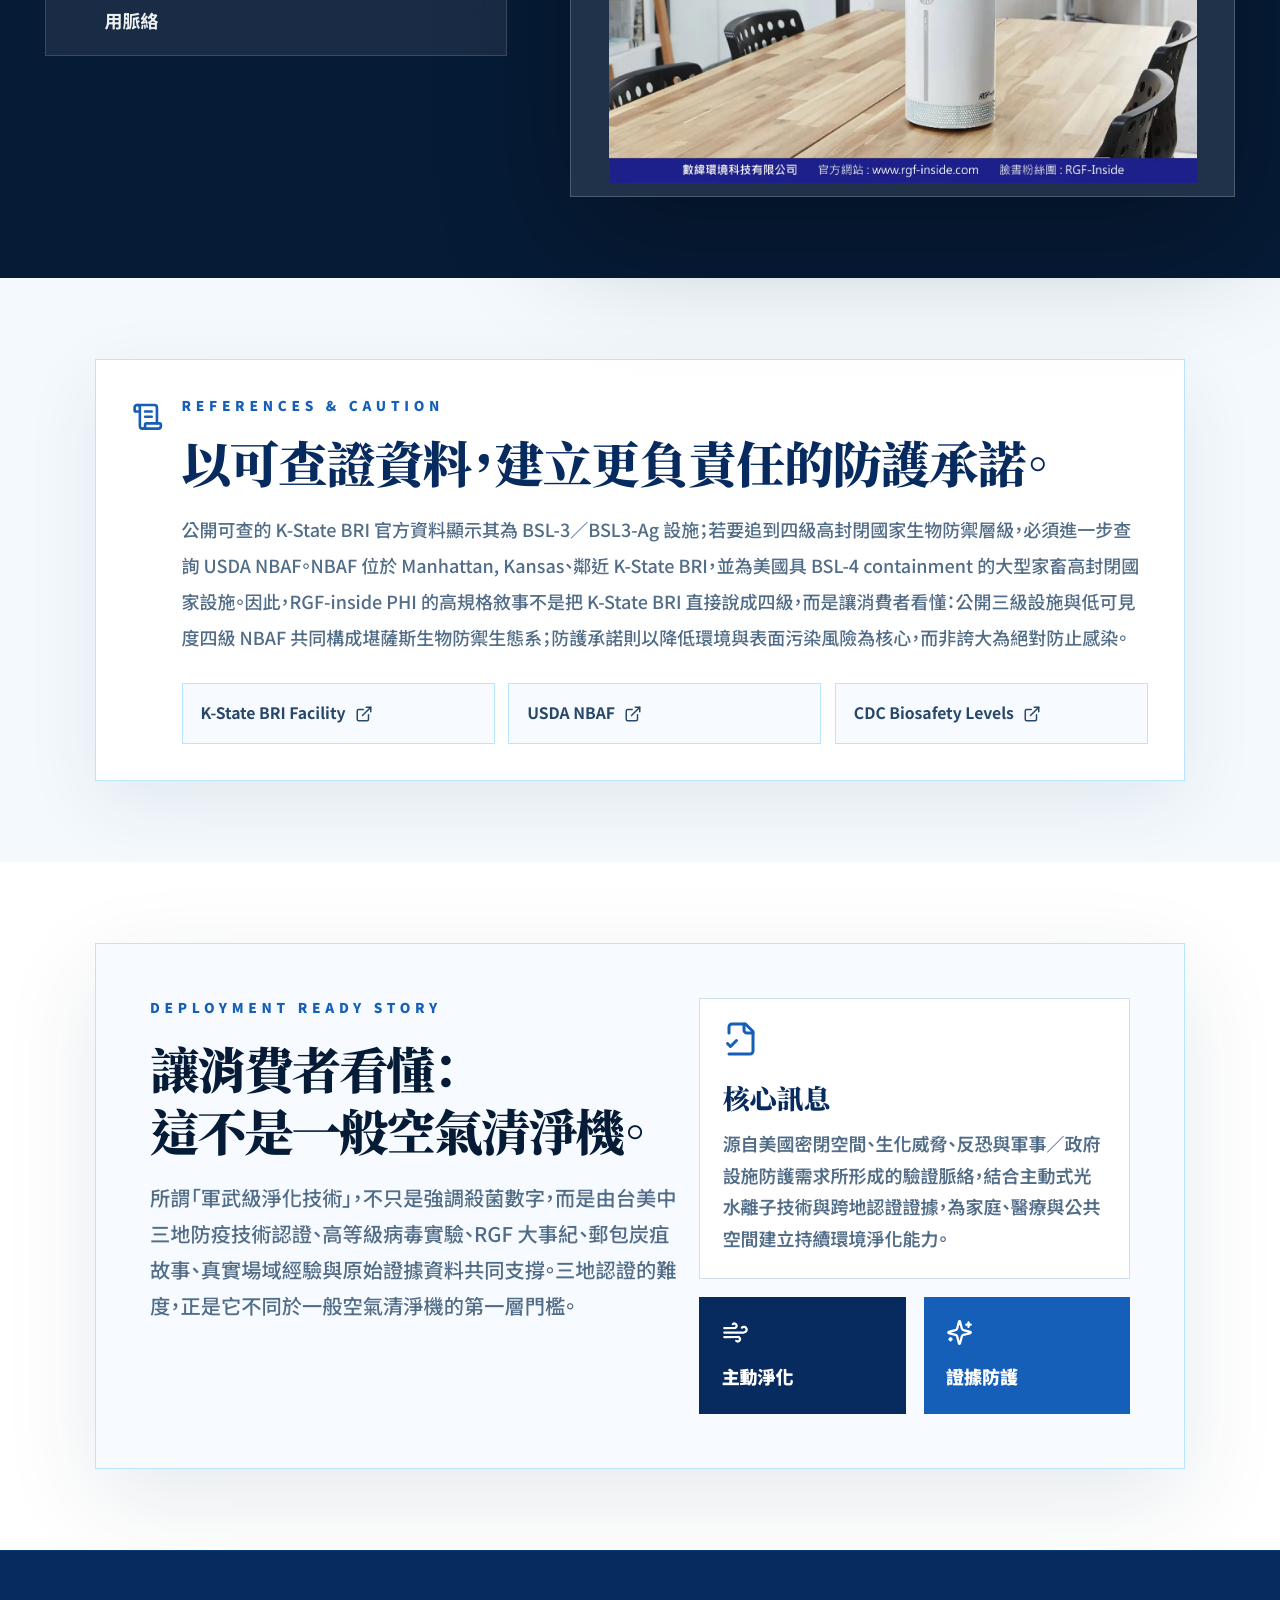
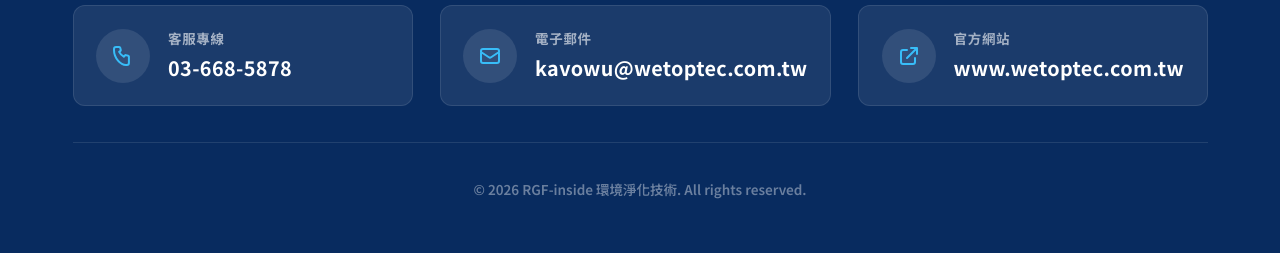
==== commit bec6afed: "feat: add image click to enlarge lightbox feature" ====
--- a/index.html
+++ b/index.html
@@ -19970,6 +19970,50 @@
               `;
               main.insertAdjacentHTML('beforeend', footerHtml);
             }
+            
+            // Init Lightbox zoom feature
+            if (!document.getElementById('lightbox-overlay')) {
+              const overlay = document.createElement('div');
+              overlay.id = 'lightbox-overlay';
+              overlay.innerHTML = `
+                <div id="lightbox-close">&times;</div>
+                <img src="" alt="Enlarged view">
+              `;
+              document.body.appendChild(overlay);
+              
+              const lightboxImg = overlay.querySelector('img');
+              const closeBtn = overlay.querySelector('#lightbox-close');
+              
+              const closeLightbox = () => {
+                overlay.classList.remove('active');
+                document.body.style.overflow = '';
+              };
+              
+              overlay.addEventListener('click', closeLightbox);
+              closeBtn.addEventListener('click', (e) => {
+                e.stopPropagation();
+                closeLightbox();
+              });
+              lightboxImg.addEventListener('click', (e) => {
+                e.stopPropagation();
+                closeLightbox();
+              });
+              
+              document.body.addEventListener('click', (e) => {
+                const img = e.target.closest('main img');
+                if (img && img.src && !img.closest('header') && !img.closest('#custom-footer')) {
+                  lightboxImg.src = img.src;
+                  overlay.classList.add('active');
+                  document.body.style.overflow = 'hidden';
+                }
+              });
+              
+              window.addEventListener('keydown', (e) => {
+                if (e.key === 'Escape' && overlay.classList.contains('active')) {
+                  closeLightbox();
+                }
+              });
+            }
           }
         }, 100);
       })();
